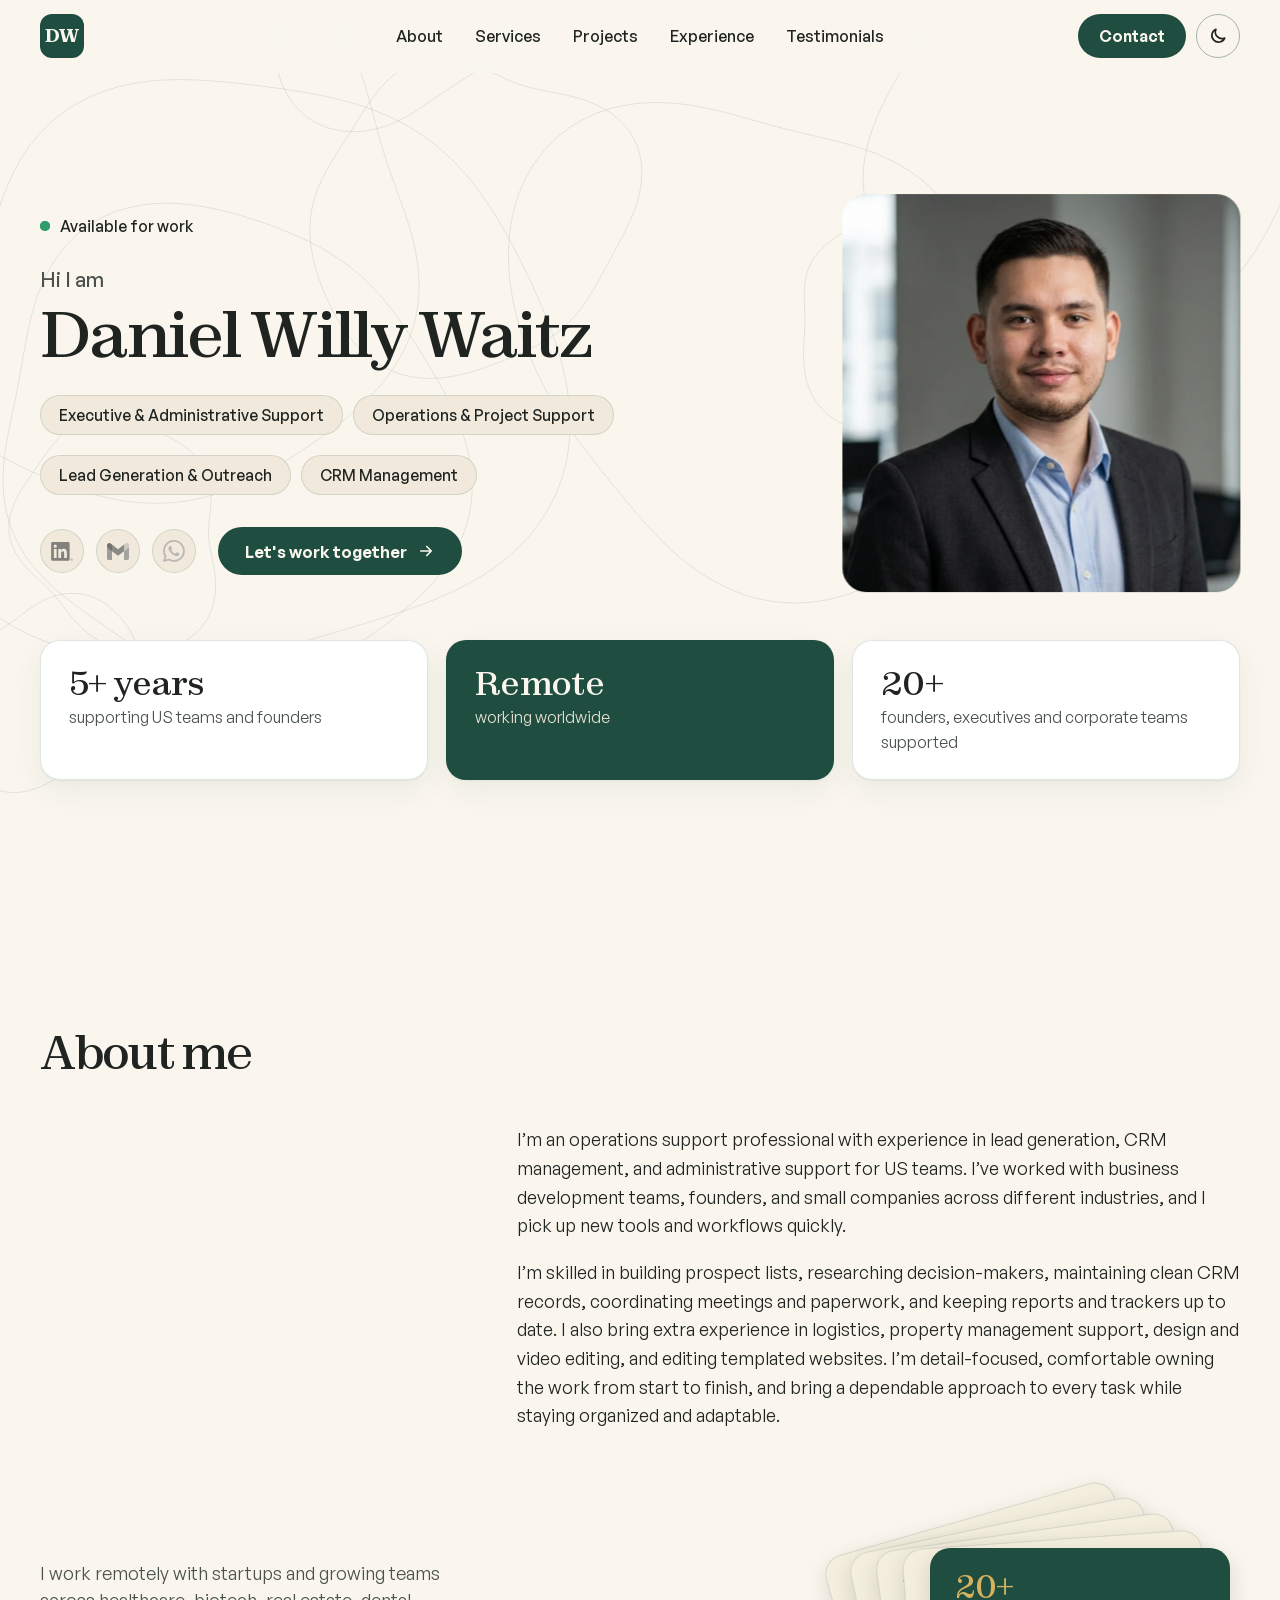
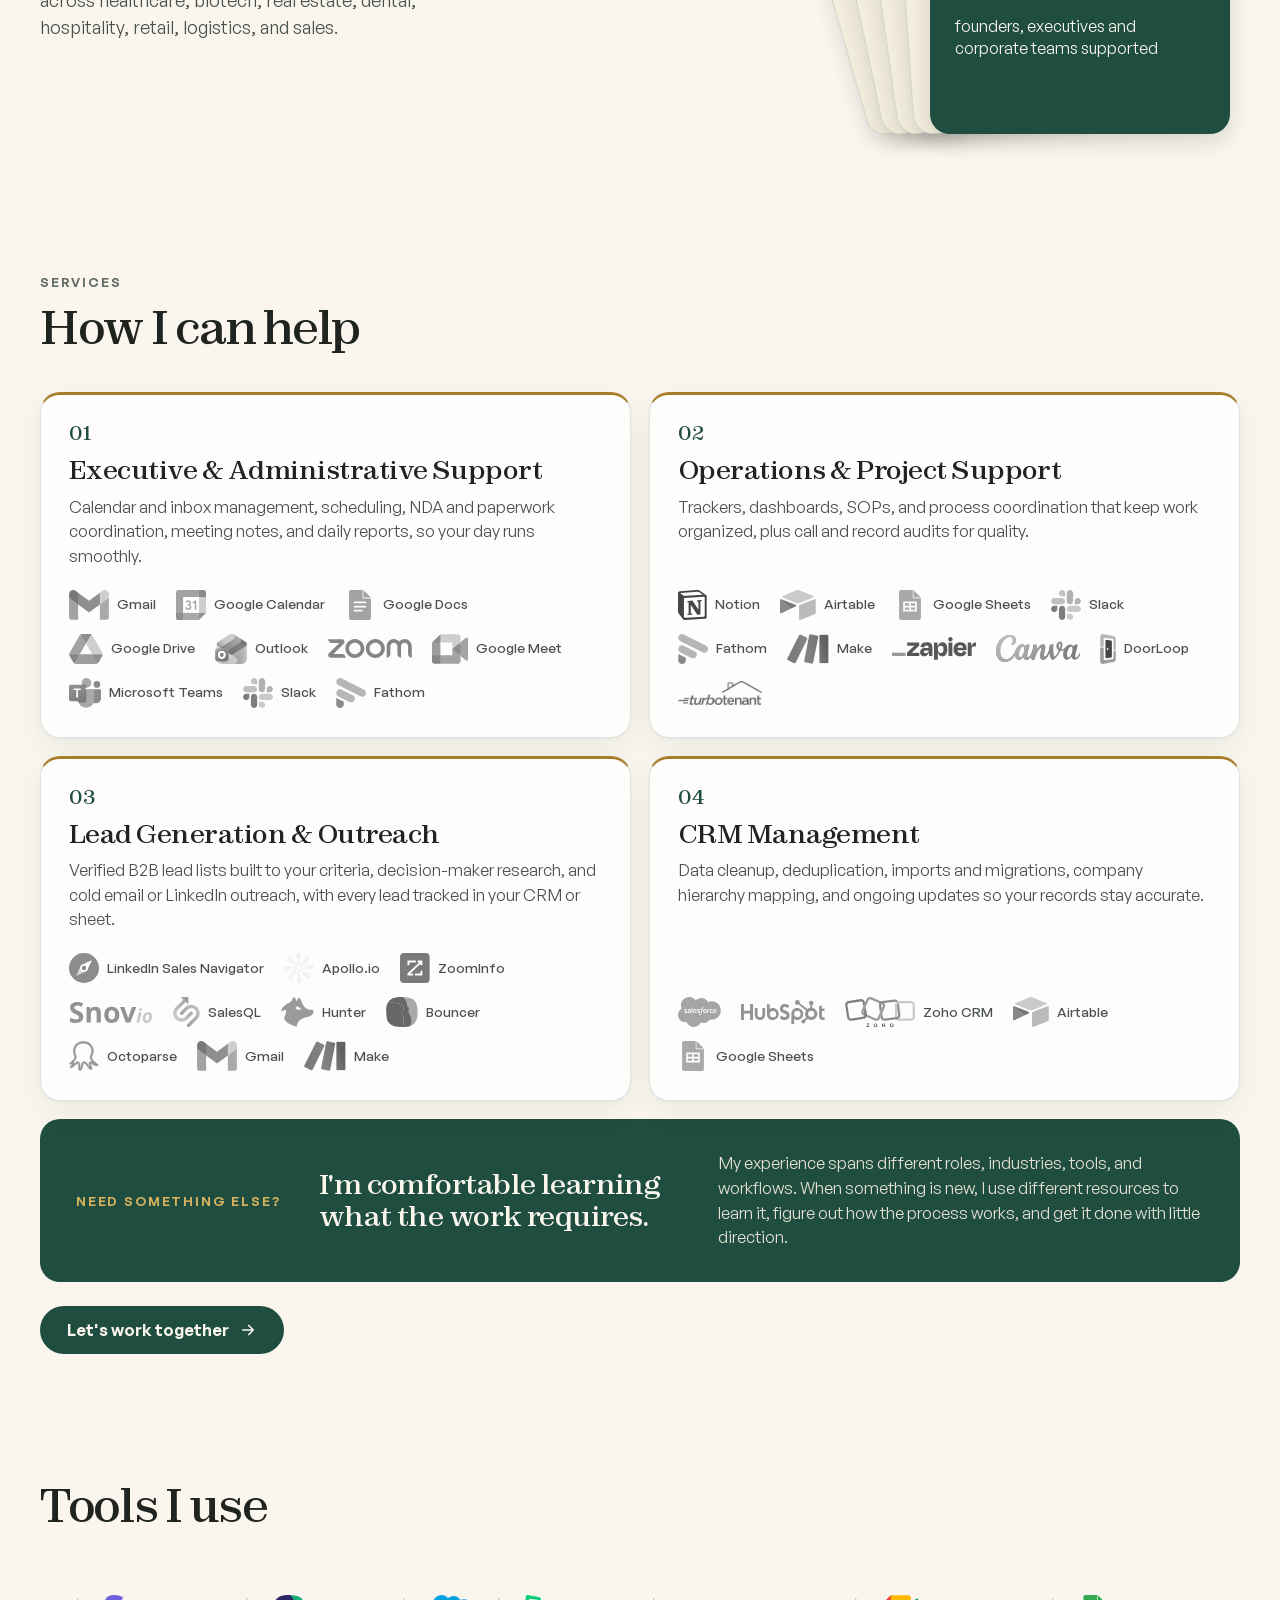
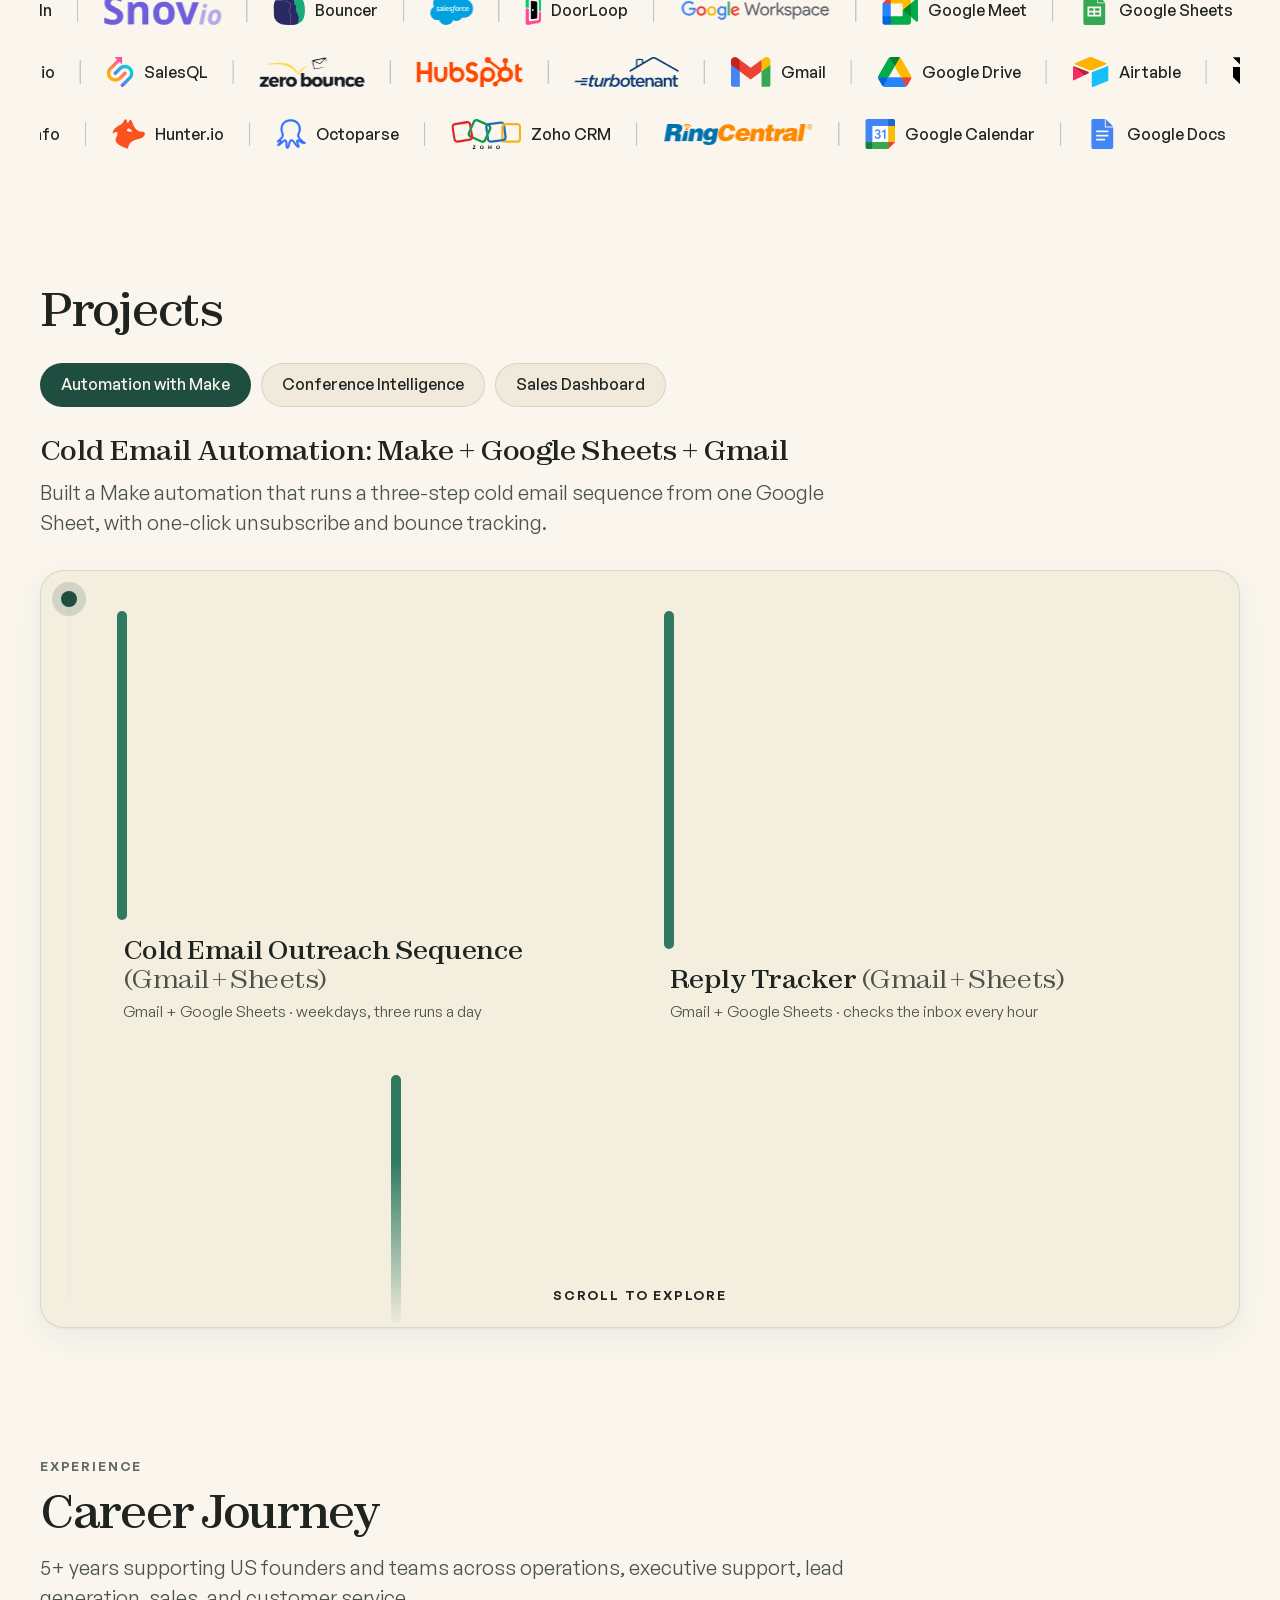
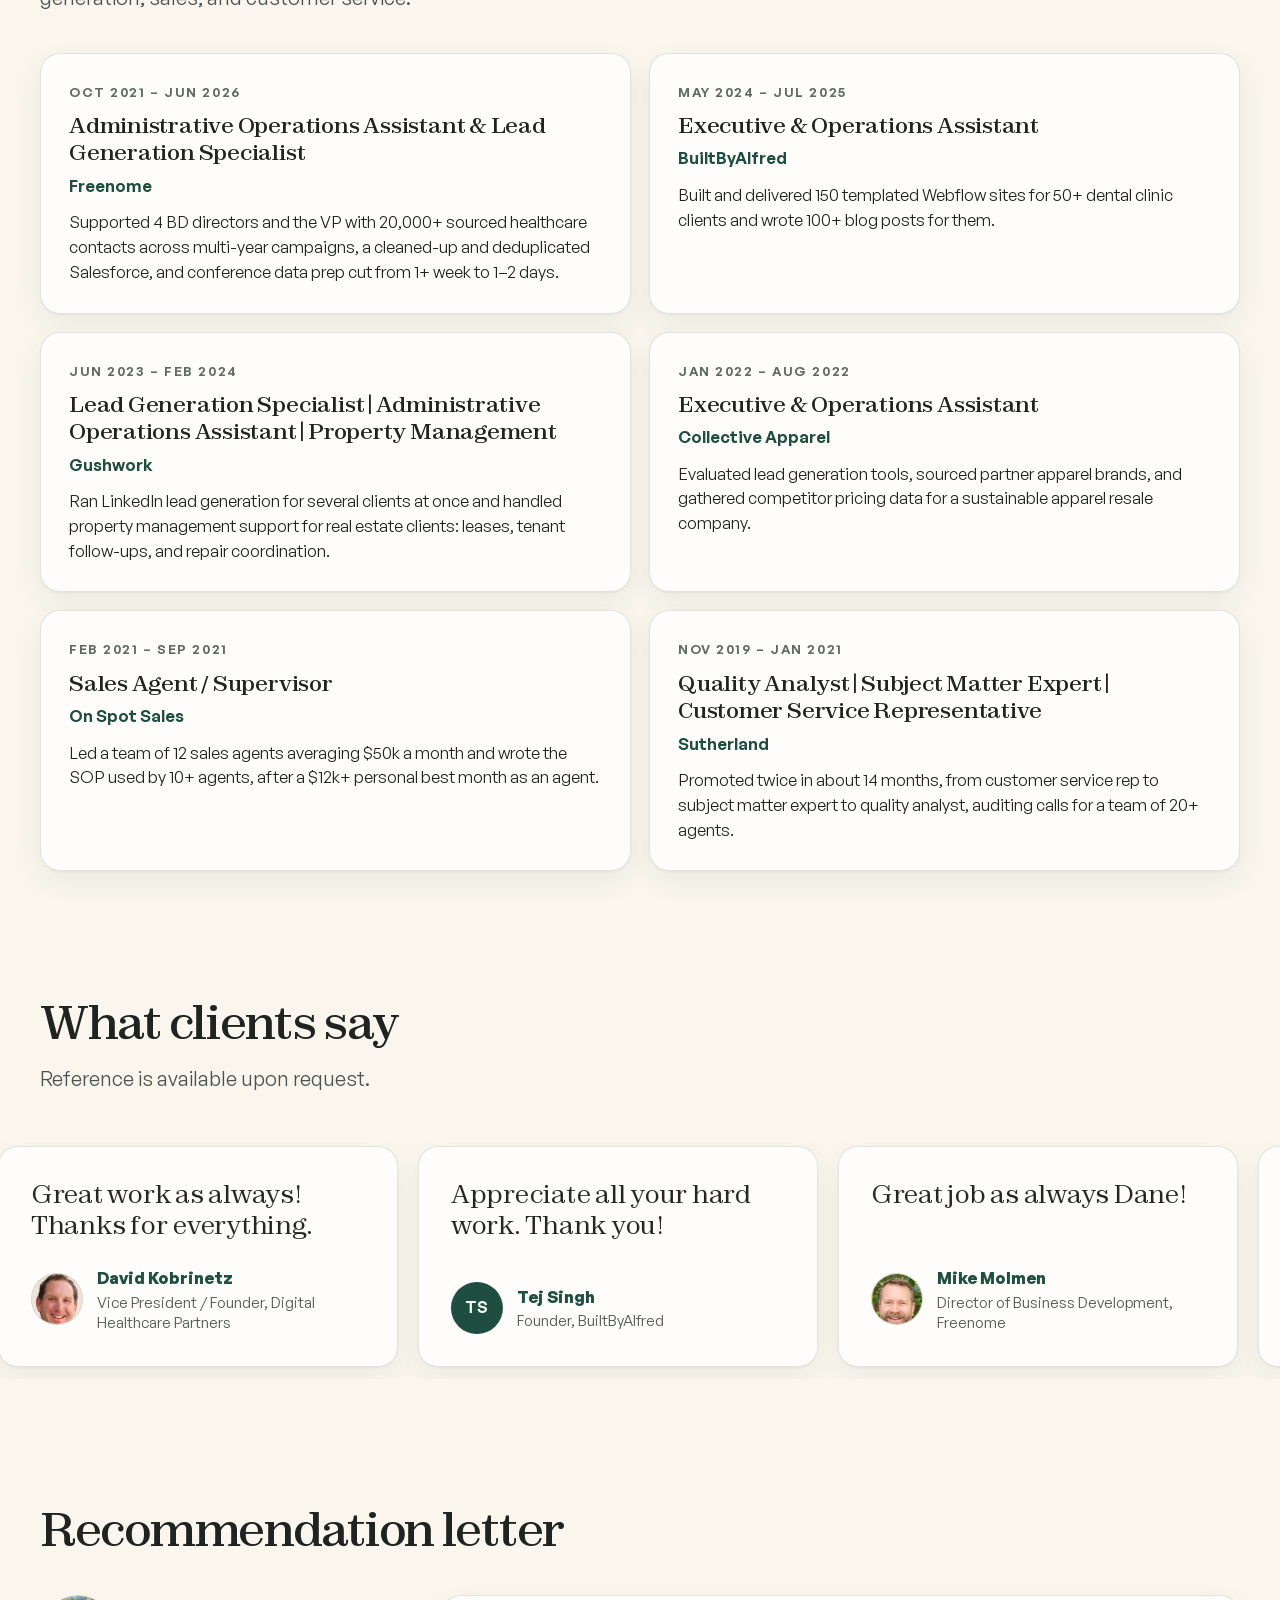
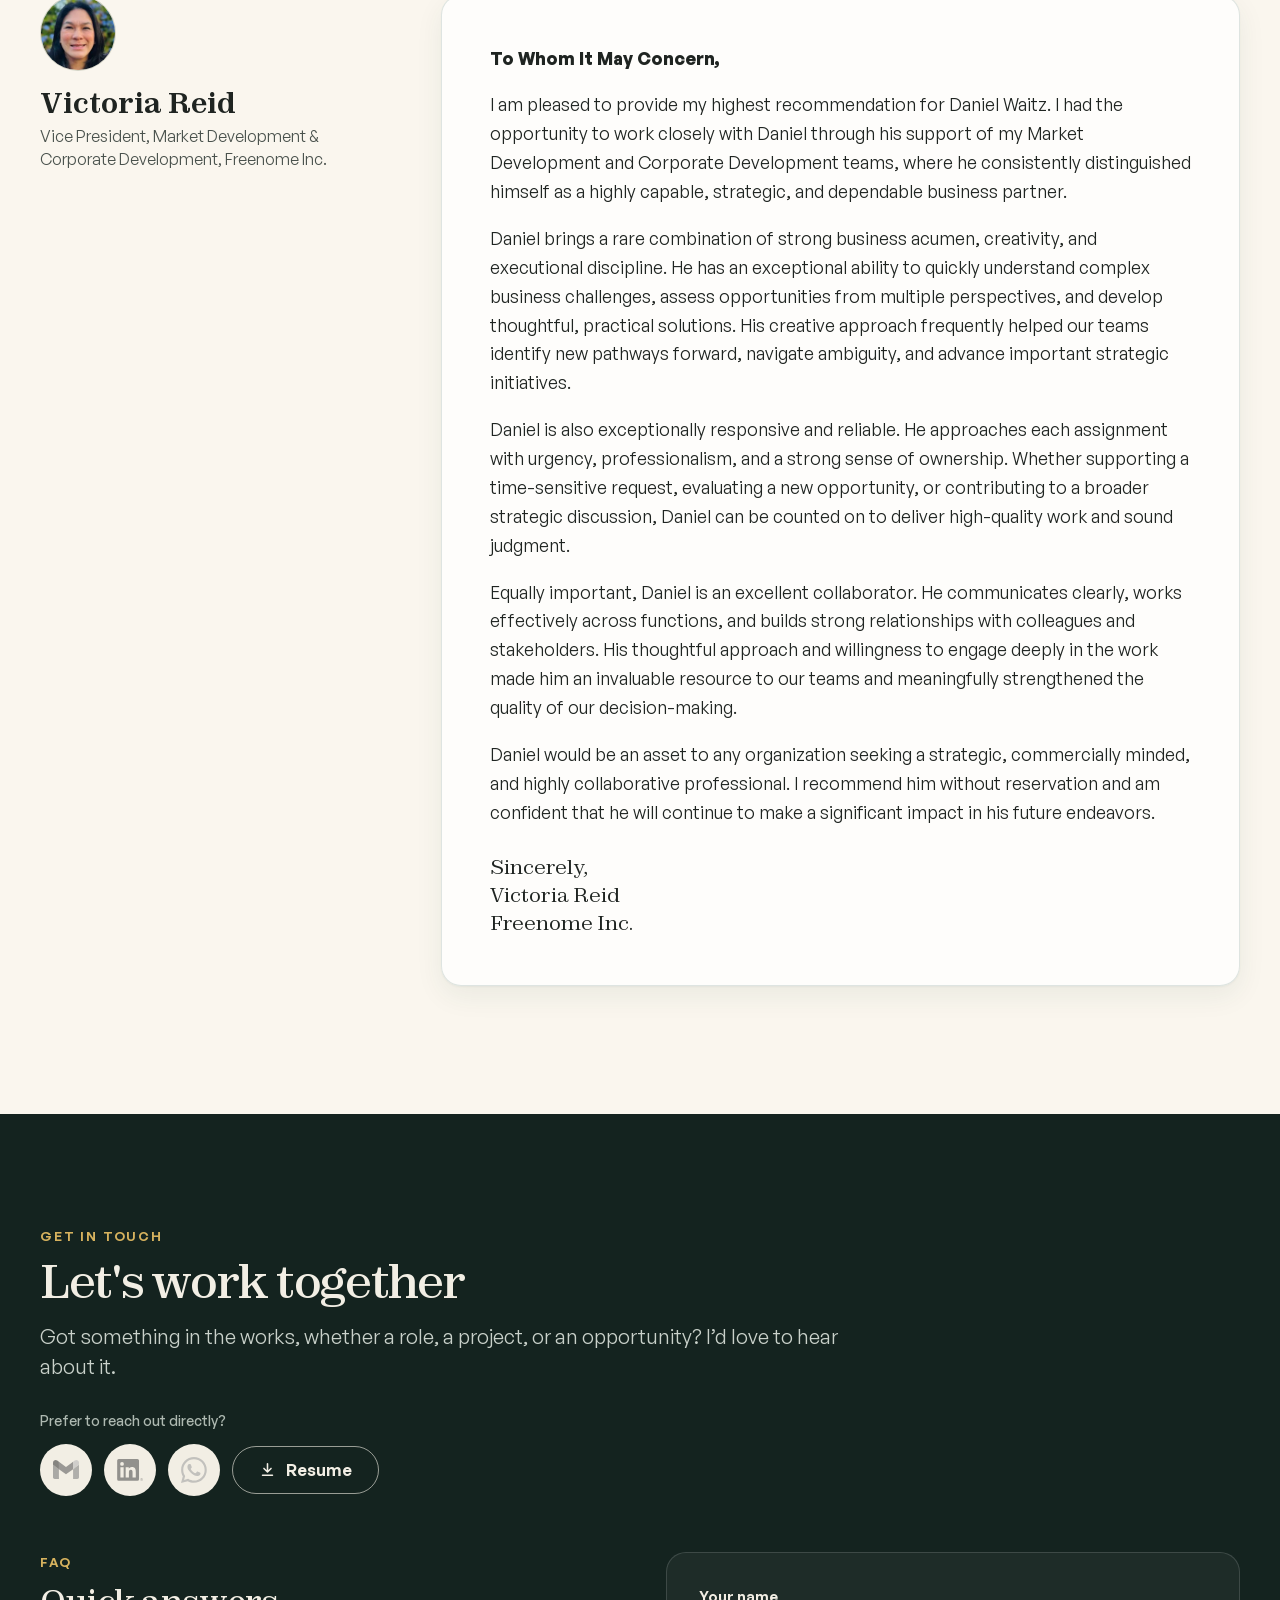
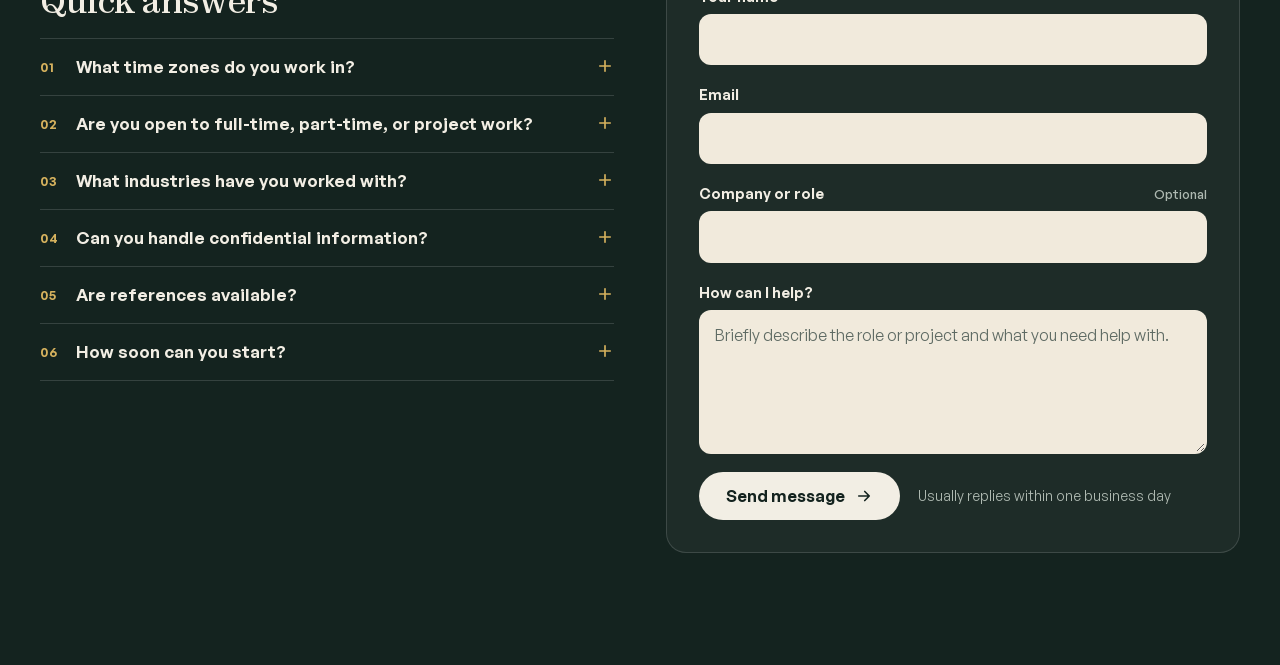
==== index.html @ 50056074 "update portfolio" ====
<!doctype html>
<html lang="en" data-theme="light">
<head>
<meta charset="utf-8">
<meta name="viewport" content="width=device-width, initial-scale=1, viewport-fit=cover">
<title>Daniel Willy Waitz | Operations Support and Lead Generation</title>
<meta name="theme-color" content="#FAF6EE">
<script>(function(){var d=document.documentElement,t=null;d.classList.add('js');try{t=localStorage.getItem('theme')}catch(e){}if(t!=='light'&&t!=='dark')t=window.matchMedia&&matchMedia('(prefers-color-scheme: dark)').matches?'dark':'light';d.setAttribute('data-theme',t);if(window.matchMedia&&matchMedia('(prefers-reduced-motion: reduce)').matches)d.classList.add('reduce');var m=document.querySelector('meta[name="theme-color"]');if(m)m.setAttribute('content',t==='dark'?'#0F1A17':'#FAF6EE')})()</script>
<link rel="icon" type="image/svg+xml" href="favicon.svg">
<link rel="icon" type="image/png" href="favicon.png">
<link rel="apple-touch-icon" href="favicon.png">
<meta name="description" content="Daniel Willy Waitz is a remote operations support professional for US-based teams: lead generation, CRM management, and operations and administrative support.">
<meta property="og:type" content="website">
<meta property="og:site_name" content="Daniel Willy Waitz">
<meta property="og:title" content="Daniel Willy Waitz | Operations Support and Lead Generation">
<meta property="og:description" content="Remote operations support, lead generation and CRM management for US-based teams and founders.">
<meta property="og:url" content="https://daniel-waitz.github.io/portfolio/">
<meta property="og:image" content="https://daniel-waitz.github.io/portfolio/og-preview.jpg">
<meta property="og:image:type" content="image/jpeg">
<meta property="og:image:width" content="1200">
<meta property="og:image:height" content="630">
<meta property="og:image:alt" content="Daniel Willy Waitz: operations support, lead generation and CRM management">
<meta name="twitter:card" content="summary_large_image">
<meta name="twitter:image" content="https://daniel-waitz.github.io/portfolio/og-preview.jpg">
<link rel="preload" href="assets/fonts/zodiak.woff2" as="font" type="font/woff2" crossorigin>
<link rel="preload" href="assets/fonts/general-sans.woff2" as="font" type="font/woff2" crossorigin>
<link rel="stylesheet" href="assets/css/style.css">
</head>
<body>
<a class="skip" href="#main">Skip to content</a>
<canvas class="bg-lines" id="bg-lines" aria-hidden="true"></canvas>

<header class="bar" id="bar">
  <div class="wrap bar-in">
    <a class="mark" href="#top" aria-label="Daniel Willy Waitz, back to top"><span aria-hidden="true">DW</span></a>
    <nav class="nav" id="nav" aria-label="Main">
      <a href="#about">About</a>
      <a href="#services">Services</a>
      <a href="#projects">Projects</a>
      <a href="#experience">Experience</a>
      <a href="#testimonials">Testimonials</a>
      <a class="btn btn-sm nav-cta" href="#contact">Contact</a>
    </nav>
    <div class="bar-end">
    <a class="btn btn-sm bar-cta" href="#contact">Contact</a>
    <button type="button" class="rnd-btn theme-btn" id="theme-btn" aria-label="Switch to dark theme">
      <svg class="ic-moon" width="20" height="20" viewBox="0 0 24 24" fill="none" stroke="currentColor" stroke-width="2" stroke-linecap="round" stroke-linejoin="round" aria-hidden="true"><path d="M20 14.5A8 8 0 0 1 9.5 4a8 8 0 1 0 10.5 10.5z"/></svg>
      <svg class="ic-sun" width="20" height="20" viewBox="0 0 24 24" fill="none" stroke="currentColor" stroke-width="2" stroke-linecap="round" stroke-linejoin="round" aria-hidden="true"><circle cx="12" cy="12" r="4"/><path d="M12 2.5v2M12 19.5v2M2.5 12h2M19.5 12h2M5.2 5.2l1.4 1.4M17.4 17.4l1.4 1.4M5.2 18.8l1.4-1.4M17.4 6.6l1.4-1.4"/></svg>
    </button>
    <button type="button" class="rnd-btn menu-btn" id="menu-btn" aria-label="Menu" aria-expanded="false" aria-controls="nav">
      <svg class="ic-menu" width="20" height="20" viewBox="0 0 24 24" fill="none" stroke="currentColor" stroke-width="2.2" stroke-linecap="round" aria-hidden="true"><path d="M4 7h16M4 12h16M4 17h16"/></svg>
      <svg class="ic-x" width="20" height="20" viewBox="0 0 24 24" fill="none" stroke="currentColor" stroke-width="2.2" stroke-linecap="round" aria-hidden="true"><path d="M6 6l12 12M18 6 6 18"/></svg>
    </button>
    </div>
  </div>
</header>

<main id="main">

<!-- ============================================================ hero -->
<section class="hero" id="top">
  <div class="wrap hero-grid">
    <div class="hero-copy">
      <p class="avail" data-intro="left"><span class="avail-dot" aria-hidden="true"></span>Available for work</p>
      <p class="hi" data-intro="left">Hi I am</p>
      <h1 data-intro="right">Daniel Willy Waitz</h1>
      <p class="roles" id="roles">
        <span data-intro="left">Executive &amp; Administrative Support</span><span>Operations &amp; Project Support</span><i class="roles-br" aria-hidden="true"></i><span>Lead Generation &amp; Outreach</span><span>CRM Management</span>
      </p>
      <div class="hero-links">
        <ul class="social" aria-label="Find me online">
          <li data-intro="up"><a href="https://www.linkedin.com/in/daniel-waitz" target="_blank" rel="noopener" aria-label="LinkedIn"><img src="assets/logos/linkedin/original.svg" alt="" width="22" height="22"></a></li>
          <li data-intro="up"><a href="mailto:daniel.willywaitz@gmail.com?subject=Hello%20Daniel" aria-label="Email"><img src="assets/logos/gmail/original.svg" alt="" width="22" height="22"></a></li>
          <li data-intro="up"><a href="https://wa.me/639365730056" target="_blank" rel="noopener" aria-label="WhatsApp"><img src="assets/logos/whatsapp/original.svg" alt="" width="22" height="22"></a></li>
        </ul>
        <a class="btn hero-cta" data-intro="up" href="#contact"><span>Let's work together</span><svg width="18" height="18" viewBox="0 0 24 24" fill="none" stroke="currentColor" stroke-width="2.2" stroke-linecap="round" stroke-linejoin="round" aria-hidden="true"><path d="M5 12h14M13 6l6 6-6 6"/></svg></a>
      </div>
    </div>
    <div class="hero-pic" id="hero-pic">
      <div class="pic-fly" id="pic-fly"><div class="pic-pop" data-intro="pop"><div class="hero-pic-in" id="hero-pic-in"><img src="assets/img/headshot.webp" width="800" height="800" alt="Portrait of Daniel Willy Waitz" fetchpriority="high"></div></div></div>
    </div>
  </div>
  <div class="wrap">
    <ul class="hero-cards">
      <li class="tile hc-side" data-intro="up"><strong>5+ years</strong><span>supporting US teams and founders</span></li>
      <li class="tile tile-deep" data-intro="up"><strong>Remote</strong><span>working worldwide</span></li>
      <li class="tile hc-side" data-intro="up"><strong>20+</strong><span>founders, executives and corporate teams supported</span></li>
    </ul>
  </div>
</section>

<!-- ============================================================ about -->
<section class="sec about" id="about" aria-labelledby="about-h">
  <div class="wrap">
    <h2 id="about-h" data-reveal>About me</h2>
    <div class="about-grid">
      <div class="about-left">
        <div class="about-pic" id="about-pic"><img class="about-pic-static" src="assets/img/headshot.webp" width="800" height="800" alt=""></div>
        <p class="about-where" data-reveal>I work remotely with startups and growing teams across healthcare, biotech, real estate, dental, hospitality, retail, logistics, and sales.</p>
      </div>
      <div class="about-right">
        <div class="about-bio" data-reveal>
          <p>I’m an operations support professional with experience in lead generation, CRM management, and administrative support for US teams. I’ve worked with business development teams, founders, and small companies across different industries, and I pick up new tools and workflows quickly.</p>
          <p>I’m skilled in building prospect lists, researching decision-makers, maintaining clean CRM records, coordinating meetings and paperwork, and keeping reports and trackers up to date. I also bring extra experience in logistics, property management support, design and video editing, and editing templated websites. I’m detail-focused, comfortable owning the work from start to finish, and bring a dependable approach to every task while staying organized and adaptable.</p>
        </div>
        <div class="deck-wrap" data-reveal>
          <ol class="deck" id="deck" aria-label="Highlights. Select a card to bring it to the front.">
            <li class="deck-card"><button type="button" class="deck-btn" aria-label="20+: founders, executives and corporate teams supported"><span class="deck-n">20+</span><span class="deck-t">founders, executives and corporate teams supported</span></button></li>
            <li class="deck-card"><button type="button" class="deck-btn" aria-label="20,000+: contacts generated across multi-year outreach campaigns"><span class="deck-n">20,000+</span><span class="deck-t">contacts generated across multi-year outreach campaigns</span></button></li>
            <li class="deck-card"><button type="button" class="deck-btn" aria-label="12,000+: contacts sourced for one company mass email campaign"><span class="deck-n">12,000+</span><span class="deck-t">contacts sourced for one company mass email campaign</span></button></li>
            <li class="deck-card"><button type="button" class="deck-btn" aria-label="150: templated websites built and delivered in Webflow"><span class="deck-n">150</span><span class="deck-t">templated websites built and delivered in Webflow</span></button></li>
            <li class="deck-card"><button type="button" class="deck-btn" aria-label="1 week to 1 day: turnaround cut on conference data workflow"><span class="deck-n">1 week to 1 day</span><span class="deck-t">turnaround cut on conference data workflow</span></button></li>
          </ol>
        </div>
        <div class="hl-wrap mq-wrap" data-reveal>
          <div class="tw-track mq-track">
            <ul class="tw-set mq-set" aria-label="Highlights">
            <li class="tile hl-card"><span class="deck-n">20+</span><span class="deck-t">founders, executives and corporate teams supported</span></li>
            <li class="tile hl-card"><span class="deck-n">20,000+</span><span class="deck-t">contacts generated across multi-year outreach campaigns</span></li>
            <li class="tile hl-card"><span class="deck-n">12,000+</span><span class="deck-t">contacts sourced for one company mass email campaign</span></li>
            <li class="tile hl-card"><span class="deck-n">150</span><span class="deck-t">templated websites built and delivered in Webflow</span></li>
            <li class="tile hl-card"><span class="deck-n">1 week to 1 day</span><span class="deck-t">turnaround cut on conference data workflow</span></li>
            </ul>
          </div>
        </div>
      </div>
    </div>
  </div>
</section>

<!-- ============================================================ services -->
<section class="sec svc-sec" id="services" aria-labelledby="svc-h">
  <div class="wrap">
    <p class="eyebrow" data-reveal>Services</p>
    <h2 id="svc-h" data-reveal>How I can help</h2>
    <ul class="svc-grid">
      <li class="tile svc" data-reveal>
        <p class="svc-num" aria-hidden="true">01</p>
        <h3>Executive &amp; Administrative Support</h3>
        <p class="svc-text">Calendar and inbox management, scheduling, NDA and paperwork coordination, meeting notes, and daily reports, so your day runs smoothly.</p>
        <div class="svc-tools"><ul class="tool-list" tabindex="0" aria-label="Tools for Executive &amp; Administrative Support"><li class="tool"><span class="tool-ic"><img src="assets/logos/gmail/original.svg" alt="" width="40" height="30" style="width:40px;height:30px" loading="lazy" decoding="async"></span><span class="tool-n">Gmail</span></li><li class="tool"><span class="tool-ic"><img src="assets/logos/google-calendar/original.svg" alt="" width="30" height="30" style="width:30px;height:30px" loading="lazy" decoding="async"></span><span class="tool-n">Google Calendar</span></li><li class="tool"><span class="tool-ic"><img src="assets/logos/google-docs/original.svg" alt="" width="30" height="30" style="width:30px;height:30px" loading="lazy" decoding="async"></span><span class="tool-n">Google Docs</span></li><li class="tool"><span class="tool-ic"><img src="assets/logos/google-drive/original.svg" alt="" width="34" height="30" style="width:34px;height:30px" loading="lazy" decoding="async"></span><span class="tool-n">Google Drive</span></li><li class="tool"><span class="tool-ic"><img src="assets/logos/outlook/original.svg" alt="" width="32" height="30" style="width:32px;height:30px" loading="lazy" decoding="async"></span><span class="tool-n">Outlook</span></li><li class="tool"><span class="tool-ic"><img src="assets/logos/zoom/original.svg" alt="" width="84" height="19" style="width:84px;height:19px" loading="lazy" decoding="async"></span><span class="sr-only">Zoom</span></li><li class="tool"><span class="tool-ic"><img src="assets/logos/google-meet/original.svg" alt="" width="36" height="30" style="width:36px;height:30px" loading="lazy" decoding="async"></span><span class="tool-n">Google Meet</span></li><li class="tool"><span class="tool-ic"><img src="assets/logos/microsoft-teams/original.svg" alt="" width="32" height="30" style="width:32px;height:30px" loading="lazy" decoding="async"></span><span class="tool-n">Microsoft Teams</span></li><li class="tool"><span class="tool-ic"><img src="assets/logos/slack/original.svg" alt="" width="30" height="30" style="width:30px;height:30px" loading="lazy" decoding="async"></span><span class="tool-n">Slack</span></li><li class="tool"><span class="tool-ic"><img src="assets/logos/fathom/original.svg" alt="" width="30" height="30" style="width:30px;height:30px" loading="lazy" decoding="async"></span><span class="tool-n">Fathom</span></li></ul></div>
      </li>
      <li class="tile svc" data-reveal>
        <p class="svc-num" aria-hidden="true">02</p>
        <h3>Operations &amp; Project Support</h3>
        <p class="svc-text">Trackers, dashboards, SOPs, and process coordination that keep work organized, plus call and record audits for quality.</p>
        <div class="svc-tools"><ul class="tool-list" tabindex="0" aria-label="Tools for Operations &amp; Project Support"><li class="tool"><span class="tool-ic"><img src="assets/logos/notion/original.svg" alt="" width="29" height="30" style="width:29px;height:30px" loading="lazy" decoding="async"></span><span class="tool-n">Notion</span></li><li class="tool"><span class="tool-ic"><img src="assets/logos/airtable/original.svg" alt="" width="36" height="30" style="width:36px;height:30px" loading="lazy" decoding="async"></span><span class="tool-n">Airtable</span></li><li class="tool"><span class="tool-ic"><img src="assets/logos/google-sheets/original.svg" alt="" width="30" height="30" style="width:30px;height:30px" loading="lazy" decoding="async"></span><span class="tool-n">Google Sheets</span></li><li class="tool"><span class="tool-ic"><img src="assets/logos/slack/original.svg" alt="" width="30" height="30" style="width:30px;height:30px" loading="lazy" decoding="async"></span><span class="tool-n">Slack</span></li><li class="tool"><span class="tool-ic"><img src="assets/logos/fathom/original.svg" alt="" width="30" height="30" style="width:30px;height:30px" loading="lazy" decoding="async"></span><span class="tool-n">Fathom</span></li><li class="tool"><span class="tool-ic"><img src="assets/logos/make/original.svg" alt="" width="42" height="30" style="width:42px;height:30px" loading="lazy" decoding="async"></span><span class="tool-n">Make</span></li><li class="tool"><span class="tool-ic"><img src="assets/logos/zapier/original.svg" alt="" width="84" height="23" style="width:84px;height:23px" loading="lazy" decoding="async"></span><span class="sr-only">Zapier</span></li><li class="tool"><span class="tool-ic"><img src="assets/logos/canva/original.svg" alt="" width="84" height="27" style="width:84px;height:27px" loading="lazy" decoding="async"></span><span class="sr-only">Canva</span></li><li class="tool"><span class="tool-ic"><img src="assets/logos/doorloop/original.svg" alt="" width="16" height="30" style="width:16px;height:30px" loading="lazy" decoding="async"></span><span class="tool-n">DoorLoop</span></li><li class="tool"><span class="tool-ic"><img src="assets/logos/turbotenant/original.svg" alt="" width="84" height="24" style="width:84px;height:24px" loading="lazy" decoding="async"></span><span class="sr-only">TurboTenant</span></li></ul></div>
      </li>
      <li class="tile svc" data-reveal>
        <p class="svc-num" aria-hidden="true">03</p>
        <h3>Lead Generation &amp; Outreach</h3>
        <p class="svc-text">Verified B2B lead lists built to your criteria, decision-maker research, and cold email or LinkedIn outreach, with every lead tracked in your CRM or sheet.</p>
        <div class="svc-tools"><ul class="tool-list" tabindex="0" aria-label="Tools for Lead Generation &amp; Outreach"><li class="tool"><span class="tool-ic"><img src="assets/logos/sales-navigator/original.svg" alt="" width="30" height="30" style="width:30px;height:30px" loading="lazy" decoding="async"></span><span class="tool-n">LinkedIn Sales Navigator</span></li><li class="tool"><span class="tool-ic"><img src="assets/logos/apollo-io/original.svg" alt="" width="30" height="30" style="width:30px;height:30px" loading="lazy" decoding="async"></span><span class="tool-n">Apollo.io</span></li><li class="tool"><span class="tool-ic"><img src="assets/logos/zoominfo/original.svg" alt="" width="30" height="30" style="width:30px;height:30px" loading="lazy" decoding="async"></span><span class="tool-n">ZoomInfo</span></li><li class="tool"><span class="tool-ic"><img src="assets/logos/snov-io/original.svg" alt="" width="84" height="21" style="width:84px;height:21px" loading="lazy" decoding="async"></span><span class="sr-only">Snov.io</span></li><li class="tool"><span class="tool-ic"><img src="assets/logos/salesql/original.svg" alt="" width="27" height="30" style="width:27px;height:30px" loading="lazy" decoding="async"></span><span class="tool-n">SalesQL</span></li><li class="tool"><span class="tool-ic"><img src="assets/logos/hunter/original.svg" alt="" width="33" height="30" style="width:33px;height:30px" loading="lazy" decoding="async"></span><span class="tool-n">Hunter</span></li><li class="tool"><span class="tool-ic"><img src="assets/logos/bouncer/original.svg" alt="" width="32" height="30" style="width:32px;height:30px" loading="lazy" decoding="async"></span><span class="tool-n">Bouncer</span></li><li class="tool"><span class="tool-ic"><img src="assets/logos/octoparse/original.svg" alt="" width="30" height="30" style="width:30px;height:30px" loading="lazy" decoding="async"></span><span class="tool-n">Octoparse</span></li><li class="tool"><span class="tool-ic"><img src="assets/logos/gmail/original.svg" alt="" width="40" height="30" style="width:40px;height:30px" loading="lazy" decoding="async"></span><span class="tool-n">Gmail</span></li><li class="tool"><span class="tool-ic"><img src="assets/logos/make/original.svg" alt="" width="42" height="30" style="width:42px;height:30px" loading="lazy" decoding="async"></span><span class="tool-n">Make</span></li></ul></div>
      </li>
      <li class="tile svc" data-reveal>
        <p class="svc-num" aria-hidden="true">04</p>
        <h3>CRM Management</h3>
        <p class="svc-text">Data cleanup, deduplication, imports and migrations, company hierarchy mapping, and ongoing updates so your records stay accurate.</p>
        <div class="svc-tools"><ul class="tool-list" tabindex="0" aria-label="Tools for CRM Management"><li class="tool"><span class="tool-ic"><img src="assets/logos/salesforce/original.svg" alt="" width="43" height="30" style="width:43px;height:30px" loading="lazy" decoding="async"></span><span class="sr-only">Salesforce</span></li><li class="tool"><span class="tool-ic"><img src="assets/logos/hubspot/original.svg" alt="" width="84" height="24" style="width:84px;height:24px" loading="lazy" decoding="async"></span><span class="sr-only">HubSpot</span></li><li class="tool"><span class="tool-ic"><img src="assets/logos/zoho/original.svg" alt="" width="70" height="30" style="width:70px;height:30px" loading="lazy" decoding="async"></span><span class="tool-n">Zoho CRM</span></li><li class="tool"><span class="tool-ic"><img src="assets/logos/airtable/original.svg" alt="" width="36" height="30" style="width:36px;height:30px" loading="lazy" decoding="async"></span><span class="tool-n">Airtable</span></li><li class="tool"><span class="tool-ic"><img src="assets/logos/google-sheets/original.svg" alt="" width="30" height="30" style="width:30px;height:30px" loading="lazy" decoding="async"></span><span class="tool-n">Google Sheets</span></li></ul></div>
      </li>
    </ul>
    <div class="svc-banner" data-reveal>
      <p class="svc-b-label">Need something else?</p>
      <h3>I'm comfortable learning what the work requires.</h3>
      <p class="svc-b-text">My experience spans different roles, industries, tools, and workflows. When something is new, I use different resources to learn it, figure out how the process works, and get it done with little direction.</p>
    </div>
    <p class="svc-cta" data-reveal><a class="btn btn-pulse" href="#contact"><span>Let's work together</span><svg width="18" height="18" viewBox="0 0 24 24" fill="none" stroke="currentColor" stroke-width="2.2" stroke-linecap="round" stroke-linejoin="round" aria-hidden="true"><path d="M5 12h14M13 6l6 6-6 6"/></svg></a></p>
  </div>
</section>

<!-- ============================================================ tools -->
<section class="sec tools" id="tools" aria-labelledby="tools-h">
  <div class="wrap">
    <h2 id="tools-h" data-reveal>Tools I use</h2>
  </div>
  <div class="belt-wrap" data-reveal>
    <div class="belt" id="belt" aria-hidden="true"></div>
    <ul class="tools-static" id="tools-static" aria-label="Tools I use">
<li class="tl-item"><img src="assets/logos/linkedin/original.svg" alt="" width="35" height="30" style="width:35px;height:30px" loading="lazy" decoding="async"><span class="tl-name">LinkedIn</span></li>
<li class="tl-item"><img src="assets/logos/apollo-io/original.svg" alt="" width="30" height="30" style="width:30px;height:30px" loading="lazy" decoding="async"><span class="tl-name">Apollo.io</span></li>
<li class="tl-item"><img src="assets/logos/zoominfo/original.svg" alt="" width="30" height="30" style="width:30px;height:30px" loading="lazy" decoding="async"><span class="tl-name">ZoomInfo</span></li>
<li class="tl-item"><img src="assets/logos/snov-io/original.svg" alt="" width="117" height="30" style="width:117px;height:30px" loading="lazy" decoding="async"><span class="sr-only">Snov.io</span></li>
<li class="tl-item"><img src="assets/logos/salesql/original.svg" alt="" width="27" height="30" style="width:27px;height:30px" loading="lazy" decoding="async"><span class="tl-name">SalesQL</span></li>
<li class="tl-item"><img src="assets/logos/hunter/original.svg" alt="" width="33" height="30" style="width:33px;height:30px" loading="lazy" decoding="async"><span class="tl-name">Hunter.io</span></li>
<li class="tl-item"><img src="assets/logos/bouncer/original.svg" alt="" width="32" height="30" style="width:32px;height:30px" loading="lazy" decoding="async"><span class="tl-name">Bouncer</span></li>
<li class="tl-item"><img src="assets/logos/zerobounce/original.svg" alt="" width="105" height="30" style="width:105px;height:30px" loading="lazy" decoding="async"><span class="sr-only">ZeroBounce</span></li>
<li class="tl-item"><img src="assets/logos/octoparse/original.svg" alt="" width="30" height="30" style="width:30px;height:30px" loading="lazy" decoding="async"><span class="tl-name">Octoparse</span></li>
<li class="tl-item"><img src="assets/logos/salesforce/original.svg" alt="" width="43" height="30" style="width:43px;height:30px" loading="lazy" decoding="async"><span class="sr-only">Salesforce</span></li>
<li class="tl-item"><img src="assets/logos/hubspot/original.svg" alt="" width="106" height="30" style="width:106px;height:30px" loading="lazy" decoding="async"><span class="sr-only">HubSpot</span></li>
<li class="tl-item"><img src="assets/logos/zoho/original.svg" alt="" width="70" height="30" style="width:70px;height:30px" loading="lazy" decoding="async"><span class="tl-name">Zoho CRM</span></li>
<li class="tl-item"><img src="assets/logos/doorloop/original.svg" alt="" width="16" height="30" style="width:16px;height:30px" loading="lazy" decoding="async"><span class="tl-name">DoorLoop</span></li>
<li class="tl-item"><img src="assets/logos/turbotenant/original.svg" alt="" width="104" height="30" style="width:104px;height:30px" loading="lazy" decoding="async"><span class="sr-only">TurboTenant</span></li>
<li class="tl-item"><img src="assets/logos/ringcentral/original.svg" alt="" width="150" height="21" style="width:150px;height:21px" loading="lazy" decoding="async"><span class="sr-only">RingCentral</span></li>
<li class="tl-item"><img src="assets/logos/google-workspace/original.svg" alt="" width="150" height="19" style="width:150px;height:19px" loading="lazy" decoding="async"><span class="sr-only">Google Workspace</span></li>
<li class="tl-item"><img src="assets/logos/gmail/original.svg" alt="" width="40" height="30" style="width:40px;height:30px" loading="lazy" decoding="async"><span class="tl-name">Gmail</span></li>
<li class="tl-item"><img src="assets/logos/google-calendar/original.svg" alt="" width="30" height="30" style="width:30px;height:30px" loading="lazy" decoding="async"><span class="tl-name">Google Calendar</span></li>
<li class="tl-item"><img src="assets/logos/google-meet/original.svg" alt="" width="36" height="30" style="width:36px;height:30px" loading="lazy" decoding="async"><span class="tl-name">Google Meet</span></li>
<li class="tl-item"><img src="assets/logos/google-drive/original.svg" alt="" width="34" height="30" style="width:34px;height:30px" loading="lazy" decoding="async"><span class="tl-name">Google Drive</span></li>
<li class="tl-item"><img src="assets/logos/google-docs/original.svg" alt="" width="30" height="30" style="width:30px;height:30px" loading="lazy" decoding="async"><span class="tl-name">Google Docs</span></li>
<li class="tl-item"><img src="assets/logos/google-sheets/original.svg" alt="" width="30" height="30" style="width:30px;height:30px" loading="lazy" decoding="async"><span class="tl-name">Google Sheets</span></li>
<li class="tl-item"><img src="assets/logos/airtable/original.svg" alt="" width="36" height="30" style="width:36px;height:30px" loading="lazy" decoding="async"><span class="tl-name">Airtable</span></li>
<li class="tl-item"><img src="assets/logos/notion/original.svg" alt="" width="29" height="30" style="width:29px;height:30px" loading="lazy" decoding="async"><span class="tl-name">Notion</span></li>
<li class="tl-item"><img src="assets/logos/webflow/original.svg" alt="" width="48" height="30" style="width:48px;height:30px" loading="lazy" decoding="async"><span class="tl-name">Webflow</span></li>
<li class="tl-item"><img src="assets/logos/framer/original.svg" alt="" width="20" height="30" style="width:20px;height:30px" loading="lazy" decoding="async"><span class="tl-name">Framer</span></li>
<li class="tl-item"><img src="assets/logos/figma/original.svg" alt="" width="20" height="30" style="width:20px;height:30px" loading="lazy" decoding="async"><span class="tl-name">Figma</span></li>
<li class="tl-item"><img src="assets/logos/canva/original.svg" alt="" width="94" height="30" style="width:94px;height:30px" loading="lazy" decoding="async"><span class="sr-only">Canva</span></li>
<li class="tl-item"><img src="assets/logos/capcut/original.svg" alt="" width="38" height="30" style="width:38px;height:30px" loading="lazy" decoding="async"><span class="tl-name">CapCut</span></li>
<li class="tl-item"><img src="assets/logos/adobe-premiere/original.svg" alt="" width="31" height="30" style="width:31px;height:30px" loading="lazy" decoding="async"><span class="tl-name">Adobe Premiere</span></li>
<li class="tl-item"><img src="assets/logos/make/original.svg" alt="" width="42" height="30" style="width:42px;height:30px" loading="lazy" decoding="async"><span class="tl-name">Make</span></li>
<li class="tl-item"><img src="assets/logos/zapier/original.svg" alt="" width="110" height="30" style="width:110px;height:30px" loading="lazy" decoding="async"><span class="sr-only">Zapier</span></li>
<li class="tl-item"><img src="assets/logos/n8n/original.svg" alt="" width="57" height="30" style="width:57px;height:30px" loading="lazy" decoding="async"><span class="tl-name">n8n</span></li>
<li class="tl-item"><img src="assets/logos/claude/original.svg" alt="" width="30" height="30" style="width:30px;height:30px" loading="lazy" decoding="async"><span class="tl-name">Claude</span></li>
<li class="tl-item"><img src="assets/logos/openai/original.svg" alt="" width="111" height="30" style="width:111px;height:30px" loading="lazy" decoding="async"><span class="sr-only">ChatGPT (OpenAI)</span></li>
<li class="tl-item"><img src="assets/logos/gemini/original.svg" alt="" width="30" height="30" style="width:30px;height:30px" loading="lazy" decoding="async"><span class="tl-name">Gemini</span></li>
<li class="tl-item"><img src="assets/logos/perplexity/original.svg" alt="" width="26" height="30" style="width:26px;height:30px" loading="lazy" decoding="async"><span class="tl-name">Perplexity</span></li>
<li class="tl-item"><img src="assets/logos/runway/original.svg" alt="" width="134" height="30" style="width:134px;height:30px" loading="lazy" decoding="async"><span class="sr-only">Runway</span></li>
<li class="tl-item"><img src="assets/logos/fathom/original.svg" alt="" width="30" height="30" style="width:30px;height:30px" loading="lazy" decoding="async"><span class="tl-name">Fathom</span></li>
<li class="tl-item"><img src="assets/logos/slack/original.svg" alt="" width="30" height="30" style="width:30px;height:30px" loading="lazy" decoding="async"><span class="tl-name">Slack</span></li>
<li class="tl-item"><img src="assets/logos/microsoft-teams/original.svg" alt="" width="32" height="30" style="width:32px;height:30px" loading="lazy" decoding="async"><span class="tl-name">Microsoft Teams</span></li>
<li class="tl-item"><img src="assets/logos/outlook/original.svg" alt="" width="32" height="30" style="width:32px;height:30px" loading="lazy" decoding="async"><span class="tl-name">Outlook</span></li>
<li class="tl-item"><img src="assets/logos/zoom/original.svg" alt="" width="132" height="30" style="width:132px;height:30px" loading="lazy" decoding="async"><span class="sr-only">Zoom</span></li>
<li class="tl-item"><img src="assets/logos/whatsapp/original.svg" alt="" width="30" height="30" style="width:30px;height:30px" loading="lazy" decoding="async"><span class="tl-name">WhatsApp</span></li>
    </ul>
  </div>
</section>

<!-- ============================================================ projects -->
<section class="sec projects" id="projects" aria-labelledby="pj-h">
  <div class="wrap">
    <h2 id="pj-h" data-reveal>Projects</h2>
    <div class="pj-tabs-wrap" data-reveal><div class="pj-tabs" role="tablist" aria-label="Project type">
      <button type="button" class="chip pj-tab" role="tab" id="pj-t-mk" aria-controls="pj-mk" aria-selected="true">Automation with Make</button>
      <button type="button" class="chip pj-tab" role="tab" id="pj-t-cf" aria-controls="pj-cf" aria-selected="false" tabindex="-1">Conference Intelligence</button>
      <button type="button" class="chip pj-tab" role="tab" id="pj-t-db" aria-controls="pj-db" aria-selected="false" tabindex="-1">Sales Dashboard</button>
    </div></div>

    <div class="pj-panel make" id="pj-mk" role="tabpanel" aria-labelledby="pj-t-mk">
      <h3 class="mk-title">Cold Email Automation: Make + Google Sheets + Gmail</h3>
      <p class="sec-lede">Built a Make automation that runs a three-step cold email sequence from one Google Sheet, with one-click unsubscribe and bounce tracking.</p>
      <div class="cf-stage mk-stage">
        <div class="cf-holder" id="mk-holder">
          <div class="cf-line" aria-hidden="true"><i class="cf-fill"></i><b class="cf-head"></b></div>
          <div class="cf-scroll" tabindex="0" role="region" aria-label="Make scenarios, scrollable">
            <ul class="cf-grid mk-grid" id="mk-grid">
<li class="cf-card mk-card tone-butter" data-i="0">
  <button type="button" class="cf-open" aria-haspopup="dialog" aria-label="Open the Cold Email Outreach Sequence scenario">
    <span class="cf-frame"><span class="cf-shot mk-shot"><img src="assets/img/make-cold-email.webp" alt="The Cold Email Outreach Sequence scenario in Make" width="1280" height="796" loading="lazy" decoding="async"></span></span>
    <span class="cf-meta"><span class="cf-name">Cold Email Outreach Sequence <span>(Gmail + Sheets)</span></span>
    <span class="cf-facts">Gmail + Google Sheets · weekdays, three runs a day</span></span>
  </button>
</li>
<li class="cf-card mk-card tone-sky" data-i="1">
  <button type="button" class="cf-open" aria-haspopup="dialog" aria-label="Open the Reply Tracker scenario">
    <span class="cf-frame"><span class="cf-shot mk-shot"><img src="assets/img/make-reply-tracker.webp" alt="The Reply Tracker scenario in Make" width="1280" height="796" loading="lazy" decoding="async"></span></span>
    <span class="cf-meta"><span class="cf-name">Reply Tracker <span>(Gmail + Sheets)</span></span>
    <span class="cf-facts">Gmail + Google Sheets · checks the inbox every hour</span></span>
  </button>
</li>
<li class="cf-card mk-card tone-sage" data-i="2">
  <button type="button" class="cf-open" aria-haspopup="dialog" aria-label="Open the Unsubscribe Handler scenario">
    <span class="cf-frame"><span class="cf-shot mk-shot"><img src="assets/img/make-unsubscribe.webp" alt="The Unsubscribe Handler scenario in Make" width="1486" height="614" loading="lazy" decoding="async"></span></span>
    <span class="cf-meta"><span class="cf-name">Unsubscribe Handler <span>(Confirm first)</span></span>
    <span class="cf-facts">Webhook + Google Sheets · runs when a link is clicked</span></span>
  </button>
</li>
            </ul>
          </div>
          <p class="cf-cue" aria-hidden="true"><span>Scroll to explore</span></p>
        </div>
      </div>
    </div>

    <div class="pj-panel samples" id="pj-cf" role="tabpanel" aria-labelledby="pj-t-cf" hidden>
    <p class="sec-lede" data-reveal>Sample workbooks, trimmed down from full conference programs.<br>Each one tags sessions by keyword and priority and lists the speakers behind them.</p>

    <div class="cf-filters" role="group" aria-label="Filter samples by field" data-reveal>
      <button type="button" class="chip" aria-pressed="true" data-filter="all">All</button>
      <button type="button" class="chip" aria-pressed="false" data-filter="Oncology">Oncology</button>
      <button type="button" class="chip" aria-pressed="false" data-filter="Pulmonary">Lung and pulmonary</button>
      <button type="button" class="chip" aria-pressed="false" data-filter="GI">Gastroenterology</button>
    </div>

    <div class="cf-stage" id="cf-stage" data-reveal>
      <div class="cf-holder" id="cf-holder">
        <div class="cf-line" aria-hidden="true"><i class="cf-fill" id="cf-fill"></i><b class="cf-head" id="cf-head"></b></div>
        <div class="cf-scroll" id="cf-scroll" tabindex="0" role="region" aria-label="Conference samples, scrollable">
          <ul class="cf-grid" id="cf-grid">
<li class="cf-card tone-butter" data-group="Oncology" data-i="0">
  <button type="button" class="cf-open" aria-haspopup="dialog" aria-label="Preview AACR 2026 sample">
    <span class="cf-frame"><span class="cf-shot"><img src="assets/img/conf-aacr-2026.webp" alt="Preview of the AACR 2026 sample workbook" width="1000" height="780" loading="lazy" decoding="async"></span></span>
    <span class="cf-meta"><span class="cf-name">AACR <span>2026</span></span>
    <span class="cf-facts">Oncology · 4 tabs · 60 sessions</span></span>
  </button>
</li>
<li class="cf-card tone-butter" data-group="Oncology" data-i="1">
  <button type="button" class="cf-open" aria-haspopup="dialog" aria-label="Preview ASCO 2026 sample">
    <span class="cf-frame"><span class="cf-shot"><img src="assets/img/conf-asco-2026.webp" alt="Preview of the ASCO 2026 sample workbook" width="1000" height="780" loading="lazy" decoding="async"></span></span>
    <span class="cf-meta"><span class="cf-name">ASCO <span>2026</span></span>
    <span class="cf-facts">Oncology · 4 tabs · 35 abstracts</span></span>
  </button>
</li>
<li class="cf-card tone-sky" data-group="Pulmonary" data-i="2">
  <button type="button" class="cf-open" aria-haspopup="dialog" aria-label="Preview ATS 2026 sample">
    <span class="cf-frame"><span class="cf-shot"><img src="assets/img/conf-ats-2026.webp" alt="Preview of the ATS 2026 sample workbook" width="1000" height="780" loading="lazy" decoding="async"></span></span>
    <span class="cf-meta"><span class="cf-name">ATS <span>2026</span></span>
    <span class="cf-facts">Lung and pulmonary · 4 tabs · 30 sessions</span></span>
  </button>
</li>
<li class="cf-card tone-sage" data-group="GI" data-i="3">
  <button type="button" class="cf-open" aria-haspopup="dialog" aria-label="Preview DDW 2026 sample">
    <span class="cf-frame"><span class="cf-shot"><img src="assets/img/conf-ddw-2026.webp" alt="Preview of the DDW 2026 sample workbook" width="1000" height="780" loading="lazy" decoding="async"></span></span>
    <span class="cf-meta"><span class="cf-name">DDW <span>2026</span></span>
    <span class="cf-facts">Gastroenterology · 4 tabs · 60 presentations</span></span>
  </button>
</li>
<li class="cf-card tone-sky" data-group="Pulmonary" data-i="4">
  <button type="button" class="cf-open" aria-haspopup="dialog" aria-label="Preview WCLC 2025 sample">
    <span class="cf-frame"><span class="cf-shot"><img src="assets/img/conf-wclc-2025.webp" alt="Preview of the WCLC 2025 sample workbook" width="1000" height="780" loading="lazy" decoding="async"></span></span>
    <span class="cf-meta"><span class="cf-name">WCLC <span>2025</span></span>
    <span class="cf-facts">Lung and pulmonary · 8 tabs · 62 sessions, 60 posters</span></span>
  </button>
</li>
<li class="cf-card tone-sky" data-group="Pulmonary" data-i="5">
  <button type="button" class="cf-open" aria-haspopup="dialog" aria-label="Preview WCLC 2026 sample">
    <span class="cf-frame"><span class="cf-shot"><img src="assets/img/conf-wclc-2026.webp" alt="Preview of the WCLC 2026 sample workbook" width="1000" height="780" loading="lazy" decoding="async"></span></span>
    <span class="cf-meta"><span class="cf-name">WCLC <span>2026</span></span>
    <span class="cf-facts">Lung and pulmonary · 7 tabs · 60 sessions, 60 posters</span></span>
  </button>
</li>
<li class="cf-card tone-butter" data-group="Oncology" data-i="6">
  <button type="button" class="cf-open" aria-haspopup="dialog" aria-label="Preview ESMO 2025 sample">
    <span class="cf-frame"><span class="cf-shot"><img src="assets/img/conf-esmo-2025.webp" alt="Preview of the ESMO 2025 sample workbook" width="1000" height="780" loading="lazy" decoding="async"></span></span>
    <span class="cf-meta"><span class="cf-name">ESMO <span>2025</span></span>
    <span class="cf-facts">Oncology · 10 tabs</span></span>
  </button>
</li>
<li class="cf-card tone-butter" data-group="Oncology" data-i="7">
  <button type="button" class="cf-open" aria-haspopup="dialog" aria-label="Preview ESMO 2026 sample">
    <span class="cf-frame"><span class="cf-shot"><img src="assets/img/conf-esmo-2026.webp" alt="Preview of the ESMO 2026 sample workbook" width="1000" height="780" loading="lazy" decoding="async"></span></span>
    <span class="cf-meta"><span class="cf-name">ESMO <span>2026</span></span>
    <span class="cf-facts">Oncology · 13 tabs</span></span>
  </button>
</li>
          </ul>
        </div>
        <p class="cf-cue" id="cf-cue" aria-hidden="true"><span>Scroll to explore</span></p>
        <span class="cf-pill" id="cf-pill" aria-hidden="true">View Project <svg width="13" height="13" viewBox="0 0 24 24" fill="none" stroke="currentColor" stroke-width="2.4" stroke-linecap="round" stroke-linejoin="round"><path d="M7 17 17 7M8 7h9v9"/></svg></span>
      </div>
      <div class="cf-nav" id="cf-nav">
        <button type="button" class="rnd-btn" id="cf-nav-prev" aria-label="Previous sample"><svg width="20" height="20" viewBox="0 0 24 24" fill="none" stroke="currentColor" stroke-width="2.2" stroke-linecap="round" stroke-linejoin="round" aria-hidden="true"><path d="M15 5l-7 7 7 7"/></svg></button>
        <button type="button" class="rnd-btn" id="cf-nav-next" aria-label="Next sample"><svg width="20" height="20" viewBox="0 0 24 24" fill="none" stroke="currentColor" stroke-width="2.2" stroke-linecap="round" stroke-linejoin="round" aria-hidden="true"><path d="M9 5l7 7-7 7"/></svg></button>
      </div>
    </div>
    <p class="cf-note" aria-live="polite" id="cf-count"></p>
    </div>

    <div class="pj-panel dash" id="pj-db" role="tabpanel" aria-labelledby="pj-t-db" hidden>
      <p class="sec-lede">Built a sales dashboard to track booked jobs, revenue, lead sources, and agent performance in one view, helping management see what was working and where to coach.</p>
      <ul class="db-grid">
        <li class="db-card " data-db="1">
          <button type="button" class="db-open" aria-haspopup="dialog" aria-label="Open version 1 details">
            <span class="cf-frame"><span class="db-shot"><img class="dash-slide is-on" src="assets/img/dash-v1-sep.webp" width="1533" height="1141" alt="" data-m="sep"><img class="dash-slide" src="assets/img/dash-v1-oct.webp" width="1533" height="1141" alt="" data-m="oct"></span></span>
            <span class="cf-meta"><span class="cf-name">Version 1 <span>Google Sheets report</span></span>
            <span class="cf-facts">September and October · sample data</span></span>
          </button>
        </li>
        <li class="db-card " data-db="2">
          <button type="button" class="db-open" aria-haspopup="dialog" aria-label="Open version 2 details">
            <span class="cf-frame"><span class="db-shot"><img class="dash-slide is-on" src="assets/img/dash-v2-sep.webp" width="1209" height="1514" alt="" data-m="sep"><img class="dash-slide" src="assets/img/dash-v2-oct.webp" width="1209" height="1514" alt="" data-m="oct"></span></span>
            <span class="cf-meta"><span class="cf-name">Version 2 <span>Sales Command Center</span></span>
            <span class="cf-facts">September and October · sample data</span></span>
          </button>
        </li>
      </ul>
    </div>

  </div>

<dialog class="modal cf-modal" id="cf-modal" aria-labelledby="cf-m-title">
    <div class="modal-head">
      <div>
        <h3 id="cf-m-title"></h3>
        <p id="cf-m-facts"></p>
      </div>
      <button type="button" class="x-btn" id="cf-close" aria-label="Close"><svg width="20" height="20" viewBox="0 0 24 24" fill="none" stroke="currentColor" stroke-width="2.4" stroke-linecap="round" aria-hidden="true"><path d="M6 6l12 12M18 6 6 18"/></svg></button>
    </div>
    <div class="cf-m-body">
      <div class="cf-m-img"><img id="cf-m-img" alt="" width="1000" height="780"></div>
      <div class="cf-m-side">
        <p class="cf-m-label">Tabs in this workbook</p>
        <ul class="cf-m-tabs" id="cf-m-tabs"></ul>
        <a class="btn" id="cf-m-link" href="#" target="_blank" rel="noopener">Open the live sample</a>
        <div class="cf-m-nav">
          <button type="button" class="btn btn-sm btn-ghost" id="cf-prev">Previous</button>
          <button type="button" class="btn btn-sm btn-ghost" id="cf-next">Next</button>
        </div>
      </div>
    </div>
  </dialog>

  <dialog class="modal db-modal" id="db-modal" aria-labelledby="db-m-title">
    <div class="modal-head">
      <div>
        <h3 id="db-m-title"></h3>
        <p id="db-m-facts">September and October · sample data</p>
      </div>
      <button type="button" class="x-btn" id="db-close" aria-label="Close"><svg width="20" height="20" viewBox="0 0 24 24" fill="none" stroke="currentColor" stroke-width="2.4" stroke-linecap="round" aria-hidden="true"><path d="M6 6l12 12M18 6 6 18"/></svg></button>
    </div>
    <div class="db-m-body">
      <div class="db-m-side">
        <p id="db-m-lead"></p>
        <p class="dash-sub">What it reports</p>
        <ul class="db-m-list" id="db-m-list"></ul>
        <a class="pill-link" id="db-m-link" href="#" target="_blank" rel="noopener"><span>Open the live sheet and try the filters</span><svg width="16" height="16" viewBox="0 0 24 24" fill="none" stroke="currentColor" stroke-width="2.2" stroke-linecap="round" stroke-linejoin="round" aria-hidden="true"><path d="M7 17 17 7M8 7h9v9"/></svg></a>
      </div>
      <div class="db-m-right">
        <div class="db-m-frame" id="db-m-frame">
          <button type="button" class="dash-zoom" id="db-m-zoom" aria-label="Enlarge this dashboard">
            <img class="dash-slide is-on" id="db-m-a" alt="" data-m="sep">
            <img class="dash-slide" id="db-m-b" alt="" data-m="oct">
          </button>
        </div>
        <div class="db-m-ctrl">
          <div class="dash-switch" role="group" aria-label="Month">
            <button type="button" class="chip" aria-pressed="true" data-m="sep">September</button>
            <button type="button" class="chip" aria-pressed="false" data-m="oct">October</button>
          </div>
        </div>
      </div>
    </div>
  </dialog>

  <dialog class="lightbox" id="lightbox" aria-label="Enlarged dashboard">
    <button type="button" class="x-btn lb-x" id="lb-close" aria-label="Close"><svg width="20" height="20" viewBox="0 0 24 24" fill="none" stroke="currentColor" stroke-width="2.4" stroke-linecap="round" aria-hidden="true"><path d="M6 6l12 12M18 6 6 18"/></svg></button>
    <button type="button" class="lb-arrow lb-prev" id="lb-prev" aria-label="Previous"><svg width="22" height="22" viewBox="0 0 24 24" fill="none" stroke="currentColor" stroke-width="2.4" stroke-linecap="round" stroke-linejoin="round" aria-hidden="true"><path d="M15 5l-7 7 7 7"/></svg></button>
    <button type="button" class="lb-arrow lb-next" id="lb-next" aria-label="Next"><svg width="22" height="22" viewBox="0 0 24 24" fill="none" stroke="currentColor" stroke-width="2.4" stroke-linecap="round" stroke-linejoin="round" aria-hidden="true"><path d="M9 5l7 7-7 7"/></svg></button>
    <div class="lb-stage" id="lb-stage">
      <div class="lb-view" id="lb-view"><img id="lb-img" alt="" draggable="false"></div>
      <p class="lb-cap" id="lb-cap"></p>

    </div>
  </dialog>

  <dialog class="modal mk-modal" id="mk-modal" aria-labelledby="mk-m-title">
    <div class="modal-head">
      <div>
        <h3 id="mk-m-title"></h3>
        <p id="mk-m-facts"></p>
      </div>
      <button type="button" class="x-btn" id="mk-close" aria-label="Close"><svg width="20" height="20" viewBox="0 0 24 24" fill="none" stroke="currentColor" stroke-width="2.4" stroke-linecap="round" aria-hidden="true"><path d="M6 6l12 12M18 6 6 18"/></svg></button>
    </div>
    <div class="mk-m-body">
      <div class="mk-m-side" id="mk-m-side"></div>
      <div class="mk-m-right">
        <div class="mk-m-frame"><img id="mk-m-img" alt="" width="1280" height="796"></div>
      </div>
    </div>
  </dialog>
</section>

<!-- ============================================================ experience -->
<section class="sec exp" id="experience" aria-labelledby="exp-h">
  <div class="wrap">
    <p class="eyebrow" data-reveal>Experience</p>
    <h2 id="exp-h" data-reveal>Career Journey</h2>
    <p class="sec-lede" data-reveal>5+ years supporting US founders and teams across operations, executive support, lead generation, sales, and customer service.</p>
    <ul class="cj-grid">
      <li class="tile cj" data-reveal>
        <p class="cj-dates">Oct 2021 – Jun 2026</p>
        <h3 class="cj-role">Administrative Operations Assistant &amp; Lead Generation Specialist</h3>
        <p class="cj-co">Freenome</p>
        <p class="cj-line">Supported 4 BD directors and the VP with 20,000+ sourced healthcare contacts across multi-year campaigns, a cleaned-up and deduplicated Salesforce, and conference data prep cut from 1+ week to 1–2 days.</p>
      </li>
      <li class="tile cj" data-reveal>
        <p class="cj-dates">May 2024 – Jul 2025</p>
        <h3 class="cj-role">Executive &amp; Operations Assistant</h3>
        <p class="cj-co">BuiltByAlfred</p>
        <p class="cj-line">Built and delivered 150 templated Webflow sites for 50+ dental clinic clients and wrote 100+ blog posts for them.</p>
      </li>
      <li class="tile cj" data-reveal>
        <p class="cj-dates">Jun 2023 – Feb 2024</p>
        <h3 class="cj-role">Lead Generation Specialist | Administrative Operations Assistant | Property Management</h3>
        <p class="cj-co">Gushwork</p>
        <p class="cj-line">Ran LinkedIn lead generation for several clients at once and handled property management support for real estate clients: leases, tenant follow-ups, and repair coordination.</p>
      </li>
      <li class="tile cj" data-reveal>
        <p class="cj-dates">Jan 2022 – Aug 2022</p>
        <h3 class="cj-role">Executive &amp; Operations Assistant</h3>
        <p class="cj-co">Collective Apparel</p>
        <p class="cj-line">Evaluated lead generation tools, sourced partner apparel brands, and gathered competitor pricing data for a sustainable apparel resale company.</p>
      </li>
      <li class="tile cj" data-reveal>
        <p class="cj-dates">Feb 2021 – Sep 2021</p>
        <h3 class="cj-role">Sales Agent / Supervisor</h3>
        <p class="cj-co">On Spot Sales</p>
        <p class="cj-line">Led a team of 12 sales agents averaging $50k a month and wrote the SOP used by 10+ agents, after a $12k+ personal best month as an agent.</p>
      </li>
      <li class="tile cj" data-reveal>
        <p class="cj-dates">Nov 2019 – Jan 2021</p>
        <h3 class="cj-role">Quality Analyst | Subject Matter Expert | Customer Service Representative</h3>
        <p class="cj-co">Sutherland</p>
        <p class="cj-line">Promoted twice in about 14 months, from customer service rep to subject matter expert to quality analyst, auditing calls for a team of 20+ agents.</p>
      </li>
    </ul>
  </div>
</section>

<!-- ============================================================ testimonials -->
<section class="sec testi" id="testimonials" aria-labelledby="tw-h">
  <div class="wrap">
    <h2 id="tw-h" data-reveal>What clients say</h2>
    <p class="sec-lede" data-reveal>Reference is available upon request.</p>
  </div>
  <div class="tw-wrap" data-reveal>
    <div class="tw-track" id="tw-track">
      <ul class="tw-set" id="tw-set">
<li class="tile tw-card"><blockquote><p class="tq">Great work as always! Thanks for everything.</p></blockquote><div class="tw-by"><img class="av" src="assets/img/face-david.webp" alt="" width="52" height="52" loading="lazy" decoding="async"><p class="tw-id"><span class="tw-name">David Kobrinetz</span><span class="tw-org">Vice President / Founder, Digital Healthcare Partners</span></p></div></li>
<li class="tile tw-card"><blockquote><p class="tq">Appreciate all your hard work. Thank you!</p></blockquote><div class="tw-by"><span class="av av-ini" aria-hidden="true">TS</span><p class="tw-id"><span class="tw-name">Tej Singh</span><span class="tw-org">Founder, BuiltByAlfred</span></p></div></li>
<li class="tile tw-card"><blockquote><p class="tq">Great job as always Dane!</p></blockquote><div class="tw-by"><img class="av" src="assets/img/face-mike.webp" alt="" width="52" height="52" loading="lazy" decoding="async"><p class="tw-id"><span class="tw-name">Mike Molmen</span><span class="tw-org">Director of Business Development, Freenome</span></p></div></li>
<li class="tile tw-card"><blockquote><p class="tq">Thanks Dane! Great work!</p></blockquote><div class="tw-by"><img class="av" src="assets/img/face-chuck.webp" alt="" width="52" height="52" loading="lazy" decoding="async"><p class="tw-id"><span class="tw-name">Chuck Ackerman</span><span class="tw-org">Director of Business Development, Freenome</span></p></div></li>
<li class="tile tw-card"><blockquote><p class="tq">Great work on this one! Excellent job as usual!</p></blockquote><div class="tw-by"><img class="av" src="assets/img/face-jake.webp" alt="" width="52" height="52" loading="lazy" decoding="async"><p class="tw-id"><span class="tw-name">Jake Mead</span><span class="tw-org">CEO, Impact Sales Partners</span></p></div></li>
      </ul>
    </div>
  </div>
</section>

<!-- ============================================================ recommendation letter -->
<section class="sec letter" id="letter" aria-labelledby="lt-h">
  <div class="wrap">
    <h2 id="lt-h" data-reveal>Recommendation letter</h2>
    <div class="lt-grid" data-reveal>
<div class="lt-who"><img class="av av-lg" src="assets/img/face-victoria.webp" alt="" width="52" height="52" loading="lazy" decoding="async"><p class="lt-name">Victoria Reid</p><p class="lt-role">Vice President, Market Development &amp; Corporate Development, Freenome Inc.</p></div><article class="tile lt-paper"><p><strong>To Whom It May Concern,</strong></p><p>I am pleased to provide my highest recommendation for Daniel Waitz. I had the opportunity to work closely with Daniel through his support of my Market Development and Corporate Development teams, where he consistently distinguished himself as a highly capable, strategic, and dependable business partner.</p><p>Daniel brings a rare combination of strong business acumen, creativity, and executional discipline. He has an exceptional ability to quickly understand complex business challenges, assess opportunities from multiple perspectives, and develop thoughtful, practical solutions. His creative approach frequently helped our teams identify new pathways forward, navigate ambiguity, and advance important strategic initiatives.</p><p>Daniel is also exceptionally responsive and reliable. He approaches each assignment with urgency, professionalism, and a strong sense of ownership. Whether supporting a time-sensitive request, evaluating a new opportunity, or contributing to a broader strategic discussion, Daniel can be counted on to deliver high-quality work and sound judgment.</p><p>Equally important, Daniel is an excellent collaborator. He communicates clearly, works effectively across functions, and builds strong relationships with colleagues and stakeholders. His thoughtful approach and willingness to engage deeply in the work made him an invaluable resource to our teams and meaningfully strengthened the quality of our decision-making.</p><p>Daniel would be an asset to any organization seeking a strategic, commercially minded, and highly collaborative professional. I recommend him without reservation and am confident that he will continue to make a significant impact in his future endeavors.</p><p class="lt-sign">Sincerely,<br>Victoria Reid<br>Freenome Inc.</p></article>
    </div>
  </div>
</section>

<!-- ============================================================ contact -->
<section class="contact" id="contact" aria-labelledby="ct-h">
  <div class="wrap">
    <div class="ct-head">
      <p class="eyebrow">Get in touch</p>
      <h2 id="ct-h">Let's work together</h2>
      <p class="ct-lede">Got something in the works, whether a role, a project, or an opportunity? I’d love to hear about it.</p>
      <p class="ct-direct">Prefer to reach out directly?</p>
      <ul class="ct-btns">
        <li class="ct-ic"><a class="ct-mail" href="mailto:daniel.willywaitz@gmail.com?subject=Hello%20Daniel" aria-label="Email me"><img src="assets/logos/gmail/original.svg" alt="" width="26" height="26"></a></li>
        <li class="ct-ic"><a href="https://www.linkedin.com/in/daniel-waitz" target="_blank" rel="noopener" aria-label="LinkedIn"><img src="assets/logos/linkedin/original.svg" alt="" width="26" height="26"></a></li>
        <li class="ct-ic"><a href="https://wa.me/639365730056" target="_blank" rel="noopener" aria-label="WhatsApp"><img src="assets/logos/whatsapp/original.svg" alt="" width="26" height="26"></a></li>
        <li><a class="btn btn-line" href="assets/Daniel-Willy-Waitz-Resume.pdf" download><svg width="17" height="17" viewBox="0 0 24 24" fill="none" stroke="currentColor" stroke-width="2.2" stroke-linecap="round" stroke-linejoin="round" aria-hidden="true"><path d="M12 4v11M7 10.5 12 15.5l5-5M5 20h14"/></svg><span>Resume</span></a></li>
      </ul>
    </div>
    <div class="ct-grid">
      <div class="ct-form-card">
        <!-- Replace FORM_ENDPOINT_PLACEHOLDER with your form service URL (for example a Formspree endpoint). -->
        <form id="ct-form" method="POST" action="FORM_ENDPOINT_PLACEHOLDER" novalidate>
          <div class="hp" aria-hidden="true"><label for="f-website">Leave this field empty</label><input type="text" id="f-website" name="_gotcha" tabindex="-1" autocomplete="off"></div>
          <div class="fld">
            <label for="f-name">Your name</label>
            <input type="text" id="f-name" name="name" autocomplete="name" enterkeyhint="next" required aria-describedby="e-name">
            <p class="fld-err" id="e-name" hidden><svg width="16" height="16" viewBox="0 0 24 24" fill="none" stroke="currentColor" stroke-width="2.2" stroke-linecap="round" stroke-linejoin="round" aria-hidden="true"><circle cx="12" cy="12" r="9"/><path d="M12 7.5v5.5M12 16.5v.01"/></svg><span>Please enter your name.</span></p>
          </div>
          <div class="fld">
            <label for="f-email">Email</label>
            <input type="email" id="f-email" name="email" autocomplete="email" inputmode="email" enterkeyhint="next" required aria-describedby="e-email">
            <p class="fld-err" id="e-email" hidden><svg width="16" height="16" viewBox="0 0 24 24" fill="none" stroke="currentColor" stroke-width="2.2" stroke-linecap="round" stroke-linejoin="round" aria-hidden="true"><circle cx="12" cy="12" r="9"/><path d="M12 7.5v5.5M12 16.5v.01"/></svg><span>Please enter a valid email address.</span></p>
          </div>
          <div class="fld">
            <label for="f-company">Company or role <span class="opt">Optional</span></label>
            <input type="text" id="f-company" name="company" autocomplete="organization" enterkeyhint="next">
          </div>
          <div class="fld">
            <label for="f-msg">How can I help?</label>
            <textarea id="f-msg" name="message" rows="5" enterkeyhint="send" required placeholder="Briefly describe the role or project and what you need help with." aria-describedby="e-msg"></textarea>
            <p class="fld-err" id="e-msg" hidden><svg width="16" height="16" viewBox="0 0 24 24" fill="none" stroke="currentColor" stroke-width="2.2" stroke-linecap="round" stroke-linejoin="round" aria-hidden="true"><circle cx="12" cy="12" r="9"/><path d="M12 7.5v5.5M12 16.5v.01"/></svg><span>Please tell me a little about what you need.</span></p>
          </div>
          <div class="form-foot">
            <button type="submit" class="btn" id="ct-send"><span id="ct-send-t">Send message</span><svg width="18" height="18" viewBox="0 0 24 24" fill="none" stroke="currentColor" stroke-width="2.2" stroke-linecap="round" stroke-linejoin="round" aria-hidden="true"><path d="M5 12h14M13 6l6 6-6 6"/></svg></button>
            <p class="form-note">Usually replies within one business day</p>
          </div>
          <div class="form-status" id="form-status" role="status" aria-live="polite" tabindex="-1" hidden></div>
        </form>
      </div>
      <div class="faq">
        <p class="eyebrow">FAQ</p>
        <h3>Quick answers</h3>
        <div class="faq-list">
          <details class="faq-item" name="faq"><summary><span class="faq-n" aria-hidden="true">01</span><span class="faq-q">What time zones do you work in?</span><svg class="faq-ic" width="18" height="18" viewBox="0 0 24 24" fill="none" stroke="currentColor" stroke-width="2.2" stroke-linecap="round" aria-hidden="true"><path d="M5 12h14"/><path class="faq-v" d="M12 5v14"/></svg></summary><p class="faq-a">I'm comfortable supporting teams across different time zones and adapting my schedule based on the needs of the role.</p></details>
          <details class="faq-item" name="faq"><summary><span class="faq-n" aria-hidden="true">02</span><span class="faq-q">Are you open to full-time, part-time, or project work?</span><svg class="faq-ic" width="18" height="18" viewBox="0 0 24 24" fill="none" stroke="currentColor" stroke-width="2.2" stroke-linecap="round" aria-hidden="true"><path d="M5 12h14"/><path class="faq-v" d="M12 5v14"/></svg></summary><p class="faq-a">I'm open to discussing full-time, part-time, project-based, and long-term remote opportunities depending on the role and scope of work.</p></details>
          <details class="faq-item" name="faq"><summary><span class="faq-n" aria-hidden="true">03</span><span class="faq-q">What industries have you worked with?</span><svg class="faq-ic" width="18" height="18" viewBox="0 0 24 24" fill="none" stroke="currentColor" stroke-width="2.2" stroke-linecap="round" aria-hidden="true"><path d="M5 12h14"/><path class="faq-v" d="M12 5v14"/></svg></summary><p class="faq-a">Healthcare, biotech, real estate, dental, hospitality, retail, logistics, and sales.</p></details>
          <details class="faq-item" name="faq"><summary><span class="faq-n" aria-hidden="true">04</span><span class="faq-q">Can you handle confidential information?</span><svg class="faq-ic" width="18" height="18" viewBox="0 0 24 24" fill="none" stroke="currentColor" stroke-width="2.2" stroke-linecap="round" aria-hidden="true"><path d="M5 12h14"/><path class="faq-v" d="M12 5v14"/></svg></summary><p class="faq-a">Yes. I've coordinated NDAs and handled sensitive data.</p></details>
          <details class="faq-item" name="faq"><summary><span class="faq-n" aria-hidden="true">05</span><span class="faq-q">Are references available?</span><svg class="faq-ic" width="18" height="18" viewBox="0 0 24 24" fill="none" stroke="currentColor" stroke-width="2.2" stroke-linecap="round" aria-hidden="true"><path d="M5 12h14"/><path class="faq-v" d="M12 5v14"/></svg></summary><p class="faq-a">Yes, on request.</p></details>
          <details class="faq-item" name="faq"><summary><span class="faq-n" aria-hidden="true">06</span><span class="faq-q">How soon can you start?</span><svg class="faq-ic" width="18" height="18" viewBox="0 0 24 24" fill="none" stroke="currentColor" stroke-width="2.2" stroke-linecap="round" aria-hidden="true"><path d="M5 12h14"/><path class="faq-v" d="M12 5v14"/></svg></summary><p class="faq-a">I can start the same week.</p></details>
        </div>
      </div>
    </div>
  </div>
</section>

</main>

<script type="application/json" id="cf-data">[{"name": "AACR", "year": "2026", "group": "Oncology", "tone": "butter", "img": "assets/img/conf-aacr-2026.webp", "facts": "4 tabs \u00b7 60 sessions", "tabs": ["Summary", "Session/Presentation", "Speaker/Author Contacts", "Keyword Report"], "url": "https://docs.google.com/spreadsheets/d/1BjZV4zvfyBi2tl0QtrXLKS-658h5Gej684k_pVLr_B8/edit?usp=sharing"}, {"name": "ASCO", "year": "2026", "group": "Oncology", "tone": "butter", "img": "assets/img/conf-asco-2026.webp", "facts": "4 tabs \u00b7 35 abstracts", "tabs": ["Summary", "Abstract", "Authors", "Keywords Report"], "url": "https://docs.google.com/spreadsheets/d/1btBiUh0gBHGcEo05kToDLeHPWG4w_d9s3oBI9JvIniE/edit?usp=sharing"}, {"name": "ATS", "year": "2026", "group": "Pulmonary", "tone": "sky", "img": "assets/img/conf-ats-2026.webp", "facts": "4 tabs \u00b7 30 sessions", "tabs": ["Summary", "Session", "Speakers", "Keywords Report"], "url": "https://docs.google.com/spreadsheets/d/1eGtPfFaBm8z4FpsrRhgVRfCpCebsXtKtpj2ONVEWI2k/edit?usp=sharing"}, {"name": "DDW", "year": "2026", "group": "GI", "tone": "sage", "img": "assets/img/conf-ddw-2026.webp", "facts": "4 tabs \u00b7 60 presentations", "tabs": ["Summary", "Presentation", "Presenters Contacts", "Keywords Report"], "url": "https://docs.google.com/spreadsheets/d/1DiJoEJbmcx3zDdteXUd2U9iGgnklfzFhCusnBJ0fsxk/edit?usp=sharing"}, {"name": "WCLC", "year": "2025", "group": "Pulmonary", "tone": "sky", "img": "assets/img/conf-wclc-2025.webp", "facts": "8 tabs \u00b7 62 sessions, 60 posters", "tabs": ["Summary", "Session", "SessionPoster", "SessionPoster Presenters Contacts", "Keywords Report", "Filtered SessionPoster Data", "Color Formatted SessionPoster", "Color Formatted Filtered SessionPoster Data"], "url": "https://docs.google.com/spreadsheets/d/1KufvxQ_y1dDUM9oCDysMGjstULRAUSkob3FsPdCugPM/edit?usp=sharing"}, {"name": "WCLC", "year": "2026", "group": "Pulmonary", "tone": "sky", "img": "assets/img/conf-wclc-2026.webp", "facts": "7 tabs \u00b7 60 sessions, 60 posters", "tabs": ["Summary", "Session", "Session Keywords Report", "Session Presenters Contact List", "PosterSession", "PosterSession Keywords Report", "PosterSession Presenters Contact List"], "url": "https://docs.google.com/spreadsheets/d/1M-q6mKBcAM-yUjMeKazixAzLS9ltiEVFI5_a4lSd7SQ/edit?usp=sharing"}, {"name": "ESMO", "year": "2025", "group": "Oncology", "tone": "butter", "img": "assets/img/conf-esmo-2025.webp", "facts": "10 tabs", "tabs": ["Summary", "Session", "Session Chairs List", "Session Keywords Report", "Presentation", "Presentation Authors List", "Presentation Keywords Report", "Posters", "Posters Authors List", "Posters Keywords Report"], "url": "https://docs.google.com/spreadsheets/d/1SC-tnTIwxP4f5SyX47eQU-p1U02UZc4MddVS28aInWw/edit?usp=sharing"}, {"name": "ESMO", "year": "2026", "group": "Oncology", "tone": "butter", "img": "assets/img/conf-esmo-2026.webp", "facts": "13 tabs", "tabs": ["Summary", "Session", "Session Chairs List", "Session Keywords Report", "Presentation", "Presentation Authors List", "Presentation Keywords Report", "Posters", "Posters Authors List", "Posters Keywords Report", "ePosters", "ePosters Authors List", "ePosters Keywords Report"], "url": "https://docs.google.com/spreadsheets/d/12z5Asx--URim7j8d_V3YeEbcZoB1BHByhZr0FA0Eees/edit?usp=sharing"}]</script>
<script type="application/json" id="mk-data">[{"name": "Cold Email Outreach Sequence (Gmail + Sheets)", "facts": "Gmail + Google Sheets \u00b7 weekdays, three runs a day", "img": "assets/img/make-cold-email.webp", "w": 1280, "h": 796, "side": "<p class=\"mk-lead\">Sends a first email and two follow-ups to each contact, spaced the way a person would send them.<\/p><ol class=\"mk-steps\"><li><strong>Find who is due.<\/strong> It searches the sheet for contacts due today, up to 10 per run: second follow-ups first, then first follow-ups, then new contacts.<\/li><li><strong>Route by stage.<\/strong> Each contact goes down the path for their stage.<\/li><li><strong>Wait.<\/strong> A pause of 2 to 3 minutes before every send, so emails never go out in a burst.<\/li><li><strong>Send.<\/strong> Gmail sends the email with an unsubscribe link included.<\/li><li><strong>Update the row.<\/strong> Status, next step and send date are written back to the sheet.<\/li><\/ol><p class=\"mk-note\">Follow-ups go out 3 business days after the first email, and 4 business days after that. Invalid addresses and weekends are skipped, new contacts are capped per day, and anyone who replied, bounced or unsubscribed drops out.<\/p>"}, {"name": "Reply Tracker (Gmail + Sheets)", "facts": "Gmail + Google Sheets \u00b7 checks the inbox every hour", "img": "assets/img/make-reply-tracker.webp", "w": 1280, "h": 796, "side": "<p class=\"mk-lead\">Checks the inbox every hour and keeps the sheet in step with what came back.<\/p><ol class=\"mk-steps\"><li><strong>Read the inbox.<\/strong> It looks at recent emails and ignores anything older than a few hours.<\/li><li><strong>Sort each email.<\/strong> A bounce marks that contact Bounced. An out-of-office reply adds a note and the sequence keeps going. A real reply gets a Gmail label, sets the status to Replied and the next step to \u201cRespond to lead\u201d, and stops the sequence.<\/li><li><strong>Stay safe on repeats.<\/strong> Rows already marked are skipped, so a message can be seen twice without harm.<\/li><\/ol>"}, {"name": "Unsubscribe Handler (Confirm first)", "facts": "Webhook + Google Sheets \u00b7 runs when a link is clicked", "img": "assets/img/make-unsubscribe.webp", "w": 1486, "h": 614, "side": "<p class=\"mk-lead\">A one-click opt-out that makes sure nobody is emailed again.<\/p><ol class=\"mk-steps\"><li><strong>Click.<\/strong> The link in every email carries the recipient&#x27;s address to a webhook.<\/li><li><strong>Confirm.<\/strong> A first visit shows a confirm button, so email scanners that open links automatically cannot unsubscribe anyone by accident.<\/li><li><strong>Done.<\/strong> After confirming, a short \u201cYou&#x27;ve been unsubscribed\u201d page appears.<\/li><li><strong>Record it.<\/strong> The sheet marks that contact Unsubscribed, and the sequence skips them from then on.<\/li><\/ol>"}]</script>
<script src="assets/js/app.js" defer></script>
</body>
</html>
---- assets/css/style.css ----
/* =========================================================
   Daniel Willy Waitz, portfolio
   Two themes (light / dark) driven by tokens on html[data-theme].
   Type: Zodiak (display) and General Sans (text).
   ========================================================= */
@font-face{font-family:"Zodiak";src:url("../fonts/zodiak.woff2") format("woff2");font-weight:100 900;font-style:normal;font-display:swap}
@font-face{font-family:"General Sans";src:url("../fonts/general-sans.woff2") format("woff2");font-weight:200 700;font-style:normal;font-display:swap}

:root{
  --display:"Zodiak",Georgia,"Times New Roman",serif;
  --text:"General Sans",system-ui,-apple-system,"Segoe UI",Roboto,sans-serif;
  --wrap:1200px;
  --pad:clamp(20px,4vw,40px);
  --r:20px;
  --gap:18px;
  --section:clamp(72px,10vw,128px);
  --bar-h:72px;
  --ease:cubic-bezier(.22,.61,.36,1);
  --ease-wipe:cubic-bezier(.77,0,.18,1);
  /* the same in both themes */
  --deep:#1F4D3F;        /* deep green fill */
  --on-deep:#FAF6EE;
  --on-deep-2:#E4E0D3;
  --gold:#D6B25E;        /* gold on fills and dark backgrounds */
  --band-text:#F2EEE4;
}
html,html[data-theme="light"]{
  color-scheme:light;
  --bg:#FAF6EE; --bg-85:rgba(250,246,238,.85);
  --band:#14231F;
  --tile:rgba(255,255,255,.75); --tile-solid:#F4EEDF;
  --em:#F1EADC; --em-hover:#E7DFCC;
  --border:rgba(31,77,63,.14); --border-2:rgba(31,77,63,.38);
  --txt:#1F2421; --txt-2:#4A524D; --muted:#5F6B64;
  --primary:#1F4D3F; --on-primary:#FAF6EE; --primary-h:#163A2F;
  --link:#1F4D3F;
  --gold-line:#A87D2A;
  --dot:#2E9D6B;
  --fld:#F1EADC;
  --shadow:0 1px 2px rgba(31,77,63,.05),0 10px 28px rgba(31,77,63,.07);
  --line-rgb:31,77,63; --line-a:.11;
  --sel:#D5E6DC;
  --frame:#2F7A60;
}
html[data-theme="dark"]{
  color-scheme:dark;
  --bg:#0F1A17; --bg-85:rgba(15,26,23,.85);
  --band:#0A1210;
  --tile:rgba(255,255,255,.06); --tile-solid:#1D2825;
  --em:#252F2C; --em-hover:#2F3A36;
  --border:rgba(255,255,255,.10); --border-2:rgba(255,255,255,.30);
  --txt:#F2EEE4; --txt-2:#B9C2BB; --muted:#98A59D;
  --primary:#4FB08A; --on-primary:#0F1A17; --primary-h:#66C29E;
  --link:#7CCBA6;
  --gold-line:#D6B25E;
  --dot:#3DDC97;
  --fld:#F2EEE4;
  --shadow:none;
  --line-rgb:124,203,166; --line-a:.12;
  --sel:#2C5A4A;
  --frame:#4FB08A;
}
/* names the older project styles still use */
html{
  --ground:var(--bg); --ink:var(--txt); --ink-2:var(--txt-2);
  --dark:var(--primary); --on-dark:var(--on-primary);
  --teal:var(--primary); --teal-ink:var(--primary-h); --blue:var(--primary); --blue-dark:var(--primary-h);
  --field:var(--tile-solid); --sand:var(--em); --sand-hover:var(--em-hover);
}

*,*::before,*::after{box-sizing:border-box}
html{background:var(--bg);scroll-behavior:smooth;-webkit-text-size-adjust:100%;overflow-x:clip}
body{margin:0;color:var(--txt);font:400 17px/1.55 var(--text);-webkit-font-smoothing:antialiased;text-rendering:optimizeLegibility;overflow-x:clip}
img{display:block;max-width:100%;height:auto}
h1,h2,h3,p,ul,ol,dl,dd,dt,blockquote,figure{margin:0}
ul,ol{padding:0;list-style:none}
button{font:inherit;color:inherit;cursor:pointer}
a{color:inherit}
:focus-visible{outline:3px solid var(--gold-line);outline-offset:3px;border-radius:6px}
::selection{background:var(--sel);color:var(--txt)}
.sr-only{position:absolute;width:1px;height:1px;margin:-1px;padding:0;overflow:hidden;clip:rect(0 0 0 0);white-space:nowrap;border:0}
.skip{position:absolute;left:12px;top:-60px;background:var(--primary);color:var(--on-primary);padding:10px 16px;border-radius:999px;z-index:100;transition:top .2s}
.skip:focus{top:12px}
.wrap{width:min(var(--wrap),100% - 2*var(--pad));margin-inline:auto}
section[id]{scroll-margin-top:calc(var(--bar-h) + env(safe-area-inset-top,0px) + 12px)}

/* ---------- animated line background ---------- */
.bg-lines{position:fixed;inset:0;width:100%;height:100%;z-index:0;pointer-events:none}
main{position:relative}

/* ---------- type ---------- */
h1,h2,h3{font-family:var(--display);font-weight:500;letter-spacing:-.02em;color:var(--txt)}
h1{font-size:clamp(34px,5.2vw,64px);line-height:1;letter-spacing:-.035em}
h2{font-size:clamp(27px,3.8vw,46px);line-height:1.05;letter-spacing:-.028em}
h3{font-size:clamp(21px,2.1vw,26px);line-height:1.12}
.eyebrow{font-size:13px;font-weight:600;letter-spacing:.14em;text-transform:uppercase;color:var(--muted);margin-bottom:12px}
.sec-lede{font-size:clamp(17px,1.6vw,20px);line-height:1.5;max-width:42em;margin-top:16px;color:var(--txt-2)}
.sec{padding-top:var(--section)}

/* ---------- bento tile ---------- */
.tile{background:var(--tile-solid);border:1px solid var(--border);border-radius:var(--r);padding:clamp(20px,2.2vw,28px);box-shadow:var(--shadow)}
@supports ((backdrop-filter:blur(1px)) or (-webkit-backdrop-filter:blur(1px))){
  .tile{background:var(--tile);-webkit-backdrop-filter:blur(10px);backdrop-filter:blur(10px)}
}
.tile-deep{background:var(--deep);color:var(--on-deep);border-color:transparent;-webkit-backdrop-filter:none;backdrop-filter:none}

/* ---------- buttons ---------- */
.btn{display:inline-flex;align-items:center;justify-content:center;gap:10px;min-height:48px;padding:0 26px;border-radius:999px;border:1px solid transparent;background:var(--primary);color:var(--on-primary);font-weight:600;font-size:16.5px;text-decoration:none;white-space:nowrap;transition:background-color .2s var(--ease),color .2s var(--ease),border-color .2s var(--ease),transform .2s var(--ease)}
.btn:hover{background:var(--primary-h)}
.btn:active{transform:scale(.97)}
.btn svg{flex:none;transition:transform .25s var(--ease)}
.btn:hover svg{transform:translateX(3px)}
.btn-sm{min-height:44px;padding:0 20px;font-size:16px}
.btn-ghost,.btn-line{background:transparent;color:var(--link);border-color:var(--border-2)}
.btn-ghost:hover,.btn-line:hover{background:var(--em);border-color:var(--link)}
.chip{flex:none;min-height:44px;padding:0 20px;border-radius:999px;border:1px solid var(--border);background:var(--em);color:var(--txt);font-weight:500;font-size:16px;transition:background-color .2s var(--ease),color .2s var(--ease),border-color .2s var(--ease),transform .15s var(--ease)}
.chip:hover{background:var(--em-hover)}
.chip:active{transform:scale(.97)}
.chip[aria-pressed="true"],.chip[aria-selected="true"]{background:var(--primary);color:var(--on-primary);border-color:transparent}
.rnd-btn{flex:none;display:grid;place-items:center;width:44px;height:44px;padding:0;border-radius:50%;border:1px solid var(--border-2);background:transparent;color:var(--txt);transition:background-color .2s var(--ease),border-color .2s var(--ease),transform .15s var(--ease)}
.rnd-btn:hover{background:var(--em)}
.rnd-btn:active{transform:scale(.94)}

/* ---------- header ---------- */
.bar{position:sticky;top:0;z-index:50;background:var(--bg-85);-webkit-backdrop-filter:blur(12px);backdrop-filter:blur(12px);padding-top:env(safe-area-inset-top,0px);border-bottom:1px solid transparent;transition:border-color .2s}
.bar.is-stuck{border-bottom-color:var(--border)}
.bar-in{display:grid;grid-template-columns:1fr auto 1fr;align-items:center;gap:16px;min-height:var(--bar-h)}
.mark{justify-self:start;display:grid;place-items:center;width:44px;height:44px;border-radius:12px;background:var(--deep);color:#FAF6EE;text-decoration:none;font-family:var(--display);font-weight:700;font-size:18px;letter-spacing:-.04em;line-height:1;transition:transform .2s var(--ease)}
.mark:hover{transform:translateY(-2px)}
html[data-theme="dark"] .mark{box-shadow:inset 0 0 0 1px rgba(255,255,255,.12)}
.nav{display:flex;align-items:center;justify-content:center;gap:clamp(14px,2.2vw,30px)}
.nav .nav-cta{display:none}
.bar-end{justify-self:end;display:flex;align-items:center;gap:10px}
.nav a:not(.btn){position:relative;text-decoration:none;font-weight:500;font-size:16px;padding:12px 2px;white-space:nowrap}
.nav a:not(.btn)::after{content:"";position:absolute;left:2px;right:2px;bottom:6px;height:2px;border-radius:2px;background:var(--gold-line);transform:scaleX(0);transform-origin:left;transition:transform .25s var(--ease)}
.nav a:not(.btn):hover{color:var(--link)}
.nav a[aria-current="true"]:not(.btn)::after{transform:scaleX(1)}
.theme-btn{position:relative}
.theme-btn svg{position:absolute;left:50%;top:50%;margin:-10px 0 0 -10px;transition:opacity .25s var(--ease),transform .35s var(--ease)}
.theme-btn .ic-sun{opacity:0;transform:rotate(-90deg) scale(.6)}
html[data-theme="dark"] .theme-btn .ic-sun{opacity:1;transform:none}
html[data-theme="dark"] .theme-btn .ic-moon{opacity:0;transform:rotate(90deg) scale(.6)}
.menu-btn{display:none;position:relative}
.menu-btn svg{position:absolute;left:50%;top:50%;margin:-10px 0 0 -10px;transition:opacity .2s,transform .2s}
.menu-btn .ic-x{opacity:0;transform:rotate(-45deg)}
.menu-btn[aria-expanded="true"] .ic-x{opacity:1;transform:none}
.menu-btn[aria-expanded="true"] .ic-menu{opacity:0;transform:rotate(45deg)}
@media (max-width:899px){
  :root{--bar-h:64px}
  .bar-in{display:flex;justify-content:space-between}
  .menu-btn{display:grid}
  .bar-cta{display:none}
  .nav .nav-cta{display:inline-flex}
  .bar.menu-open{background:var(--bg);-webkit-backdrop-filter:none;backdrop-filter:none}
  .nav{position:fixed;left:0;right:0;top:calc(var(--bar-h) + env(safe-area-inset-top,0px));max-height:calc(100dvh - var(--bar-h) - env(safe-area-inset-top,0px));overflow-y:auto;overscroll-behavior:contain;margin:0;flex-direction:column;align-items:stretch;gap:0;padding:8px var(--pad) calc(20px + env(safe-area-inset-bottom,0px));background:var(--bg);border-bottom:1px solid var(--border);box-shadow:0 24px 40px rgba(0,0,0,.12);visibility:hidden;opacity:0;transform:translateY(-8px);transition:opacity .2s var(--ease),transform .2s var(--ease),visibility 0s .2s}
  .nav.is-open{visibility:visible;opacity:1;transform:none;transition:opacity .2s var(--ease),transform .2s var(--ease)}
  .nav a:not(.btn){display:flex;align-items:center;min-height:52px;font-size:17px;padding:0 2px;border-bottom:1px solid var(--border)}
  .nav a:not(.btn)::after{left:2px;right:auto;width:44px;bottom:10px}
  .nav .nav-cta{margin-top:16px;min-height:52px;font-size:17px}
}

/* ---------- hero ---------- */
.hero{min-height:calc(100dvh - var(--bar-h));display:flex;flex-direction:column;justify-content:center;gap:clamp(28px,4vw,48px);padding-block:clamp(20px,3vw,40px)}
.hero-grid{display:grid;grid-template-columns:minmax(0,1.3fr) minmax(0,.7fr);gap:clamp(24px,5vw,72px);align-items:center}
.avail{display:inline-flex;align-items:center;gap:10px;font-weight:500;font-size:15.5px;white-space:nowrap;padding:4px 0;border:0;background:transparent;margin-bottom:22px}
.avail-dot{position:relative;width:10px;height:10px;border-radius:50%;background:var(--dot)}
.avail-dot::after{content:"";position:absolute;inset:0;border-radius:50%;background:var(--dot);animation:beat 1.8s ease-out infinite}
@keyframes beat{0%{transform:scale(1);opacity:.6}80%,100%{transform:scale(2.8);opacity:0}}
.hi{font-size:clamp(17px,1.6vw,20px);font-weight:500;color:var(--txt-2);margin-bottom:8px}
.roles{display:flex;flex-wrap:wrap;gap:10px;margin-top:28px}
.roles span{position:relative;display:inline-flex;align-items:center;min-height:40px;padding:6px 18px;border-radius:999px;border:1px solid var(--border);background:var(--em);font-weight:500;font-size:15.5px;line-height:1.25;cursor:default;transition:background-color .25s var(--ease),color .25s var(--ease),border-color .25s var(--ease),transform .25s var(--ease)}
.roles span:nth-child(1){z-index:4}.roles span:nth-child(2){z-index:3}.roles span:nth-child(4){z-index:2}.roles span:nth-child(5){z-index:1}
.roles span:hover{background:var(--primary);color:var(--on-primary);border-color:transparent;transform:translateY(-3px)}
.roles-br{flex-basis:100%;height:0}
.hero-links{display:flex;align-items:center;flex-wrap:wrap;gap:16px 22px;margin-top:32px}
.hero-cta{transition:background-color .25s var(--ease),transform .25s var(--ease)}
.hero-cta:hover{transform:translateY(-3px)}
.social{display:flex;align-items:center;gap:12px}
.social a{display:grid;place-items:center;width:44px;height:44px;border-radius:50%;background:var(--em);border:1px solid var(--border);transition:background-color .25s var(--ease),border-color .25s var(--ease),transform .25s var(--ease)}
.social a:hover{transform:translateY(-3px);background:var(--em-hover)}
.social a:active{transform:scale(.94)}
.social img{width:22px;height:22px;object-fit:contain}
/* headshot: pops in, follows the mouse, travels into About me */
.hero-pic{justify-self:end;width:min(100%,400px);aspect-ratio:1;position:relative}
.pic-fly{position:absolute;left:0;top:0;width:100%;perspective:900px;transform-origin:50% 50%;backface-visibility:visible;z-index:40}
.hero-pic-in{border-radius:24px;overflow:hidden;transform-style:preserve-3d;transition:transform .5s var(--ease);will-change:transform}
.hero-pic-in img{width:100%;height:auto;aspect-ratio:1;object-fit:cover;transition:transform .5s var(--ease)}
.pic-fly.is-track .hero-pic-in,.pic-fly.is-track .hero-pic-in img{transition:transform .12s linear}
.pic-strips{position:absolute;inset:0;display:none;perspective:1300px;transform-style:preserve-3d}
.pic-strips i{position:absolute;left:0;width:100%;outline:1px solid transparent;transform-style:preserve-3d;background-repeat:no-repeat;backface-visibility:visible;will-change:transform}
.pic-strips i:first-child{border-radius:24px 24px 0 0}
.pic-strips i:last-child{border-radius:0 0 24px 24px}
.hero-pic-in.is-flipping{overflow:visible;border-radius:0}
.hero-pic-in.is-flipping>img{visibility:hidden}
.hero-pic-in.is-flipping .pic-strips{display:block}
/* intro: hidden until the opening motion starts */
.js:not(.reduce) [data-intro]{opacity:0}
.js:not(.reduce) [data-intro].is-in{opacity:1}
.hero-cards{display:grid;grid-template-columns:repeat(3,minmax(0,1fr));gap:var(--gap)}
.hero-cards li{position:relative;z-index:45;display:flex;flex-direction:column;gap:4px;padding:clamp(18px,2vw,24px) clamp(20px,2.4vw,28px)}
.hero-cards strong{font-family:var(--display);font-weight:500;font-size:clamp(26px,2.6vw,34px);line-height:1.1;letter-spacing:-.02em}
.hero-cards span{color:var(--txt-2);font-size:16px}
.hero-cards .tile-deep span{color:var(--on-deep-2)}
html[data-theme="light"] .hc-side{background:#FFFFFF}

/* logos: muted until hovered on desktop, always in colour on touch; cream chips in the dark theme */
@media (hover:hover){
  html[data-theme="light"] .social img,html[data-theme="light"] .tool-ic img{filter:grayscale(1);opacity:.72;transition:filter .25s var(--ease),opacity .25s var(--ease)}
  html[data-theme="light"] .social a:hover img,html[data-theme="light"] .social a:focus-visible img,html[data-theme="light"] .tool:hover .tool-ic img,html[data-theme="light"] .tool-list:focus-visible .tool-ic img{filter:none;opacity:1}
  html[data-theme="dark"] .tool-ic{opacity:.85;transition:opacity .25s var(--ease)}
  html[data-theme="dark"] .tool:hover .tool-ic,html[data-theme="dark"] .tool-list:focus-visible .tool-ic{opacity:1}
}
html[data-theme="dark"] .social a{background:var(--band-text);border-color:transparent}
html[data-theme="dark"] .social a:hover{background:#FFFDF6}
html[data-theme="dark"] .social img{filter:none;opacity:1}

/* ---------- about ---------- */
.about-grid{display:grid;grid-template-columns:minmax(0,.8fr) minmax(0,1.4fr);gap:clamp(32px,5vw,80px);align-items:start;margin-top:clamp(28px,4vw,48px)}
.about-pic{width:100%;aspect-ratio:1;border-radius:24px;overflow:hidden}
.about-pic-static{width:100%;height:100%;object-fit:cover}
.js:not(.reduce) .about-pic-static{visibility:hidden}
.about-where{margin-top:22px;font-size:18px;line-height:1.5;color:var(--txt-2)}
.about-bio{display:grid;gap:18px}
.about-bio p{font-size:clamp(17px,1.4vw,19px);line-height:1.6;color:var(--txt)}
/* the travelling photo passes behind the About text and stays hoverable once it lands */
.about .wrap{position:relative;z-index:45;pointer-events:none}
.about .wrap h2,.about-right,.about-where{pointer-events:auto}
@media (max-width:900px){.about-grid{grid-template-columns:minmax(0,1fr)}.about-left{max-width:420px}}
.about-right{min-width:0}
/* fanned deck of highlight cards */
@property --pop{syntax:'<angle>';inherits:false;initial-value:0deg}
.deck-wrap{display:flex;justify-content:flex-end;margin-top:clamp(28px,3.5vw,44px)}
.deck{position:relative;width:min(100%,400px);height:270px}
.deck-card{--k:0;position:absolute;right:10px;bottom:10px;width:300px;height:186px;transform-origin:50% 100%;
  rotate:calc(var(--k) * -4deg - var(--pop));translate:calc(var(--k) * -16px) calc(var(--k) * -9px);
  transition:rotate .6s var(--ease),translate .6s var(--ease),scale .35s var(--ease)}
.deck-btn{display:flex;flex-direction:column;justify-content:flex-start;gap:12px;width:100%;height:100%;padding:22px 24px;border:1px solid var(--border);border-radius:var(--r);background:var(--tile-solid);color:var(--txt);text-align:left;cursor:pointer;box-shadow:0 8px 22px rgba(15,26,23,.14)}
.deck-card.is-front .deck-btn{background:var(--deep);color:var(--on-deep);border-color:transparent}
.deck-card.is-front .deck-n{color:var(--gold)}
.deck-n{font-family:var(--display);font-weight:500;font-size:32px;line-height:1;letter-spacing:-.03em;white-space:nowrap;color:var(--link)}
.deck-t{font-size:16px;line-height:1.4;max-width:24ch}
.deck-card:not(.is-front){animation:deck-beat 2.8s ease-in-out infinite;animation-delay:calc(var(--k) * 90ms)}
@keyframes deck-beat{0%,34%,100%{--pop:0deg}8%{--pop:2.2deg}16%{--pop:.3deg}24%{--pop:1.8deg}}
.deck-card:not(.is-front):hover{animation:none;--pop:3.5deg}
.deck-card.is-front:hover{scale:1.02}
.deck-card.is-out{translate:70px 30px;rotate:9deg;transition:rotate .26s var(--ease),translate .26s var(--ease)}
.deck-card.is-lift{scale:1.03}
@media (max-width:560px){.deck{width:100%;height:250px}.deck-card{width:min(250px,calc(100% - 100px));height:166px;right:4px}.deck-n{font-size:26px}.deck-t{font-size:15px}}

/* ---------- services ---------- */
.svc-grid{display:grid;grid-template-columns:repeat(2,minmax(0,1fr));gap:var(--gap);margin-top:clamp(24px,3.4vw,40px)}
.svc{display:flex;flex-direction:column;border-top:3px solid var(--gold-line)}
.svc-num{font-family:var(--display);font-weight:500;font-size:20px;line-height:1;color:var(--link);margin-bottom:12px}
.svc-text{margin-top:10px;font-size:16.5px;line-height:1.5;color:var(--txt-2);max-width:60ch}
.svc-tools{margin-top:auto;padding-top:20px}
.svc-tl{font-size:13px;font-weight:600;letter-spacing:.12em;text-transform:uppercase;color:var(--muted);margin-bottom:10px}
.tool-list{display:flex;flex-wrap:wrap;gap:12px 20px;border-radius:10px}
.tool{display:inline-flex;align-items:center;gap:8px}
.tool-ic{display:grid;place-items:center;height:32px}
.tool-ic img{display:block;max-width:none}
.tool-n{font-size:13.5px;font-weight:500;line-height:1.25;color:var(--txt-2)}
.tool-plain .tool-n{display:inline-flex;align-items:center;min-height:32px;padding:0 12px;border-radius:999px;border:1px solid var(--border);background:var(--em);color:var(--txt)}
html[data-theme="dark"] .tool-ic{height:auto;padding:3px 5px;border-radius:8px;background:var(--band-text)}
.svc-banner{margin-top:var(--gap);display:grid;grid-template-columns:auto minmax(0,1fr) minmax(0,1.35fr);gap:clamp(20px,3vw,40px);align-items:center;background:var(--deep);color:var(--on-deep);border-radius:var(--r);padding:clamp(22px,2.6vw,32px) clamp(22px,3vw,36px)}
.svc-b-label{font-size:13px;font-weight:600;letter-spacing:.14em;text-transform:uppercase;color:var(--gold)}
.svc-banner h3{color:var(--on-deep);font-size:clamp(22px,2.2vw,28px)}
.svc-b-text{font-size:16.5px;line-height:1.5;color:var(--on-deep-2)}
.svc-cta{margin-top:24px}
.btn-pulse{position:relative;isolation:isolate}
.btn-pulse::after{content:"";position:absolute;inset:0;border-radius:inherit;background:var(--primary);z-index:-1;animation:cta-pulse 2.4s ease-out infinite}
@keyframes cta-pulse{0%{transform:scale(1);opacity:.45}70%,100%{transform:scale(1.18,1.5);opacity:0}}
.btn-pulse:hover::after{animation-play-state:paused;opacity:0}
@media (max-width:1000px){.svc-banner{grid-template-columns:1fr;gap:10px}}

/* ---------- tools ---------- */
.belt-wrap{margin-top:56px;position:relative}
/* dark theme: logos without chips. At rest they are a light silhouette, in colour on hover */
/* logos always in their own colours; hovering shows the tool's name */

/* ---------- career journey ---------- */
.cj-grid{display:grid;grid-template-columns:repeat(2,minmax(0,1fr));gap:var(--gap);margin-top:clamp(24px,3.4vw,40px)}
.cj{display:flex;flex-direction:column;gap:6px;transition:border-color .2s var(--ease)}
.cj-wide{grid-column:1 / -1}
@media (hover:hover){.cj:hover{border-color:var(--border-2)}}
.cj-dates{font-size:13px;font-weight:600;letter-spacing:.12em;text-transform:uppercase;color:var(--muted)}
.cj-role{font-size:clamp(19px,1.8vw,22px);line-height:1.25;letter-spacing:-.01em;margin-top:4px}
.cj-wide .cj-role{font-size:clamp(21px,2.2vw,27px)}
.cj-tag{display:inline-block;vertical-align:middle;margin-left:6px;padding:3px 10px;border-radius:999px;border:1px solid var(--border);background:var(--em);font-family:var(--text);font-size:13px;font-weight:500;letter-spacing:0;line-height:1.3;white-space:nowrap}
.cj-co{font-weight:600;font-size:16.5px;color:var(--link)}
.cj-line{margin-top:6px;font-size:16.5px;line-height:1.5;color:var(--txt);max-width:78ch}
.cj-snap{display:flex;flex-direction:column;justify-content:space-between;gap:18px}
.cj-snap-label{font-size:13px;font-weight:600;letter-spacing:.14em;text-transform:uppercase;color:var(--gold)}
.cj-stats{display:grid;grid-template-columns:repeat(3,minmax(0,1fr));gap:16px}
.cj-stats dt{font-family:var(--display);font-weight:500;font-size:clamp(24px,2.4vw,32px);line-height:1.1;letter-spacing:-.02em}
.cj-stats dd{margin-top:4px;font-size:15px;line-height:1.35;color:var(--on-deep-2)}

/* ---------- tools belt ---------- */
.belt{display:none;position:relative;overflow:hidden;width:min(1400px,100% - 2*var(--pad));margin-inline:auto;height:128px;touch-action:pan-y;cursor:grab;user-select:none;-webkit-user-select:none}
.belt.is-drag{cursor:grabbing}
.js .belt{display:block}
.js:not(.reduce) .tools-static{position:absolute;width:1px;height:1px;overflow:hidden;clip:rect(0 0 0 0);white-space:nowrap}
.js.reduce .belt{display:none}

/* ---------- conference samples ---------- */
.cf-filters{display:flex;flex-wrap:wrap;gap:10px;margin-top:36px}
.cf-stage{margin-top:28px}
.cf-grid{display:grid;grid-template-columns:repeat(4,minmax(0,1fr));gap:24px}
.cf-grid .cf-card{grid-column:span 2}
.cf-card{border-radius:var(--r);transition:transform .3s var(--ease),opacity .3s var(--ease)}
.cf-card[hidden]{display:none}
.cf-card.is-side .cf-meta{visibility:hidden}
.cf-open{display:flex;flex-direction:column;width:100%;height:100%;padding:12px 12px 18px;border:0;background:none;text-align:left;border-radius:var(--r)}
.cf-shot{display:block;border-radius:12px;overflow:hidden;aspect-ratio:10/9;background:var(--sand)}
.cf-shot img{width:100%;height:100%;object-fit:cover;object-position:top left;transition:transform .5s var(--ease)}
.cf-meta{display:block;padding:16px 6px 0}
.cf-name{display:block;font-family:var(--display);font-weight:500;font-size:26px;letter-spacing:-.02em;line-height:1.1}
.cf-name span{font-family:var(--display);font-size:inherit;color:var(--ink-2);font-weight:400;letter-spacing:inherit}
.cf-facts{display:block;margin-top:8px;font-size:15.5px;line-height:1.4;color:var(--ink-2)}
@media (hover:hover){
  .cf-grid:hover .cf-card{opacity:.6}
  .cf-grid .cf-card:hover{opacity:1;transform:translateY(-6px)}
  .cf-card:hover .cf-shot img{transform:scale(1.03)}
}
.cf-note{margin-top:20px;font-size:15.5px;color:var(--ink-2)}
.cf-dots{display:none}
@media (max-width:1100px){.cf-grid{grid-template-columns:repeat(2,minmax(0,1fr))}.cf-grid .cf-card{grid-column:auto!important;grid-row:auto!important}}
.cf-holder{--cfh:min(84vh,800px);position:relative;background:var(--field);border-radius:24px;overflow:hidden}
.cf-scroll{height:var(--cfh);overflow-y:auto;padding:28px 64px 120px 64px;scrollbar-width:thin;scrollbar-color:var(--sand) transparent;mask-image:linear-gradient(#000 78%,transparent); -webkit-mask-image:linear-gradient(#000 78%,transparent)} /* taste-skill-ignore */
.cf-holder.is-end .cf-scroll,.cf-holder.no-scroll .cf-scroll{mask-image:none;-webkit-mask-image:none}
.cf-holder.no-scroll .cf-cue,.cf-holder.no-scroll .cf-line{display:none}
.cf-line{position:absolute;left:28px;top:28px;bottom:28px;width:4px;margin-left:-2px;background:var(--sand);border-radius:4px;z-index:2;touch-action:none;cursor:pointer}
.cf-line::before{content:"";position:absolute;inset:0 -16px}
.cf-fill{position:absolute;inset:0;background:var(--blue);border-radius:4px;transform-origin:top;transform:scaleY(0)}
.cf-head{position:absolute;left:50%;top:0;width:16px;height:16px;margin:-8px 0 0 -8px;border-radius:50%;background:var(--blue);cursor:grab}
.cf-head::before{content:"";position:absolute;inset:-9px;border-radius:50%;background:var(--blue);opacity:.16}
.is-dragging-line,.is-dragging-line *{cursor:grabbing!important;user-select:none}
.cf-cue{position:absolute;left:0;right:0;bottom:22px;display:flex;justify-content:center;margin:0;font-size:13px;font-weight:600;letter-spacing:.14em;text-transform:uppercase;color:var(--ink);pointer-events:none;animation:cf-bob 2.6s ease-in-out infinite;transition:opacity .4s var(--ease)} /* taste-skill-ignore */
.cf-holder.is-end .cf-cue,.cf-holder.is-moved .cf-cue{opacity:0}
@keyframes cf-bob{0%,100%{transform:translateY(0)}50%{transform:translateY(8px)}}
.cf-pill{position:fixed;left:0;top:0;z-index:60;display:none;align-items:center;gap:6px;padding:8px 14px;border-radius:999px;background:var(--dark);color:var(--on-dark);font-weight:500;font-size:14px;white-space:nowrap;pointer-events:none;transform:translate3d(-200px,-200px,0)}
.cf-pill.is-on{display:inline-flex}
@media (hover:hover) and (pointer:fine) and (min-width:768px){.cf-card,.cf-card *{cursor:none!important}}
@media (min-width:768px){
  .cf-card{height:calc(var(--cfh) - 130px)}
  .cf-open{padding:12px 12px 16px}
  .cf-shot{flex:1;min-height:0;aspect-ratio:auto;position:relative}
  .cf-shot img{position:absolute;inset:0}
}

.modal{width:min(1080px,100% - 24px);max-height:calc(100dvh - 24px);padding:0;border:0;border-radius:24px;background:var(--field);color:var(--ink);box-shadow:0 30px 80px rgba(23,23,23,.3)} /* taste-skill-ignore */
.modal::backdrop{background:rgba(23,23,23,.55)}
.modal-head{display:flex;justify-content:space-between;align-items:flex-start;gap:20px;padding:22px 26px 14px}
.modal-head h3{font-size:clamp(24px,2.4vw,30px)}
.modal-head p{margin-top:6px;color:var(--ink-2);font-size:16px}
.cf-m-body{display:grid;grid-template-columns:minmax(0,1.5fr) minmax(0,1fr);gap:24px;padding:0 26px 26px;max-height:calc(100dvh - 140px);overflow:auto}
.cf-m-img{border-radius:14px;overflow:hidden;background:var(--sand);align-self:start}
.cf-m-img img{width:100%;height:auto}
.cf-m-side{display:flex;flex-direction:column;gap:18px;align-items:flex-start}
.cf-m-label{font-weight:600;font-size:17px}
.cf-m-tabs{display:flex;flex-wrap:wrap;gap:8px}
.cf-m-tabs li{background:var(--sand);padding:7px 14px;border-radius:999px;font-size:15.5px}
.cf-m-nav{display:flex;gap:10px;margin-top:auto}
@media (max-width:760px){.cf-m-body{grid-template-columns:1fr}}

/* ---------- dashboard ---------- */
.dash-list{display:grid;gap:clamp(56px,8vw,104px);margin-top:56px}
.dash-block{display:grid;grid-template-columns:minmax(0,6fr) minmax(0,5fr);gap:clamp(24px,5vw,72px);align-items:center}
.dash-block.dash-flip{grid-template-columns:minmax(0,5fr) minmax(0,6fr)}
.dash-block.dash-flip .dash-viewer{order:-1}
.dash-frame{position:relative;border-radius:var(--r);overflow:hidden;background:var(--field);touch-action:pan-y}
.dash-frame-v1{height:clamp(260px,30vw,420px)}
.dash-frame-v2{height:clamp(340px,40vw,540px)}
.dash-zoom{position:absolute;inset:0;width:100%;height:100%;border:0;padding:clamp(10px,1.6vw,18px);background:none;cursor:zoom-in;transition:transform .35s var(--ease)}
.dash-slide{position:absolute;inset:clamp(10px,1.6vw,18px);width:calc(100% - 2*clamp(10px,1.6vw,18px));height:calc(100% - 2*clamp(10px,1.6vw,18px));object-fit:contain;clip-path:inset(0 0 0 100%);pointer-events:none}
.dash-slide.is-on{clip-path:inset(0);z-index:1}
.dash-slide.is-in-fwd{z-index:2;animation:wipe-fwd .8s var(--ease-wipe) both}
@media (hover:hover){.dash-frame:hover .dash-zoom{transform:translateY(-4px)}}
.dash-copy h3{font-size:clamp(22px,2.2vw,28px)}
.dash-copy p{margin-top:14px;max-width:32em}
.dash-copy .dash-sub{margin-top:24px;font-weight:600}
.dash-copy ul{margin-top:10px;display:grid;gap:8px}
.dash-copy li{position:relative;padding-left:20px}
.dash-copy li::before{content:"";position:absolute;left:0;top:.62em;width:7px;height:7px;border-radius:50%;background:var(--ink-2)}
.dash-switch{display:flex;flex-wrap:wrap;gap:10px;margin-top:26px}
.dash-link{margin-top:22px!important}
.pill-link{display:inline-flex;align-items:center;gap:10px;min-height:48px;padding:0 22px;border-radius:999px;background:var(--sand);color:var(--ink);font-weight:600;text-decoration:none;transition:background-color .25s var(--ease),color .25s var(--ease),transform .25s var(--ease)}
.pill-link svg{transition:transform .3s var(--ease)}
.pill-link:hover{background:var(--dark);color:var(--on-dark);transform:translateY(-3px)}
.pill-link:hover svg{transform:translate(3px,-3px)}
@media (max-width:900px){.dash-block,.dash-block.dash-flip{grid-template-columns:1fr}.dash-block.dash-flip .dash-viewer{order:0}.dash-block .dash-viewer{order:-1}.dash-block .dash-copy{order:0}}
@keyframes wipe-fwd{from{clip-path:inset(0 0 0 100%)}to{clip-path:inset(0)}}
@keyframes wipe-back{from{clip-path:inset(0 100% 0 0)}to{clip-path:inset(0)}}

/* ---------- make ---------- */
.mk-title{font-size:clamp(22px,2.2vw,28px);margin-bottom:12px}
.pj-panel .mk-title+.sec-lede{margin-top:0}
.mk-stage{margin-top:32px}
.mk-shot{display:flex;align-items:center;justify-content:center;background:#F5F5F5}
.mk-shot img{object-fit:contain!important;object-position:center!important;padding:10px}
@media (min-width:768px){#mk-holder .cf-card{height:440px}}
.mk-m-body{display:grid;grid-template-columns:minmax(0,1fr) minmax(0,1.5fr);gap:28px;padding:0 26px 26px;max-height:calc(100dvh - 140px);overflow:auto;align-items:start}
.mk-lead{font-size:18px;line-height:1.5}
.mk-steps{margin-top:18px;display:grid;gap:12px;padding-left:22px;list-style:decimal}
.mk-steps li{padding-left:6px;line-height:1.5}
.mk-note{margin-top:18px;font-size:16px;color:var(--ink-2)}
.mk-m-right{display:flex;flex-direction:column;gap:16px;align-items:flex-start}
.mk-m-frame{width:100%;border-radius:16px;overflow:hidden;background:#F5F5F5}
.mk-m-frame img{display:block;width:100%;height:auto}
.mk-modal{width:min(1240px,100% - 24px)}
@media (max-width:860px){.mk-m-body{grid-template-columns:1fr}.mk-m-right{order:-1}}
@media (max-width:767px){
  #mk-holder .cf-scroll{height:auto;overflow:visible;padding:0}
  .mk-grid{display:grid!important;grid-template-columns:1fr!important;height:auto!important;gap:18px;overflow:visible!important}
  .mk-shot{aspect-ratio:auto!important}
  .mk-shot img{position:static!important;width:100%;height:auto}
  .mk-grid .cf-card{position:static!important;width:auto!important;margin:0!important;transform:none!important;opacity:1!important}
  .mk-card .cf-meta{visibility:visible!important}
}

/* ---------- close icon, scroll lock, lightbox ---------- */
.x-btn{flex:0 0 auto;display:grid;place-items:center;width:44px;height:44px;border:0;border-radius:50%;background:var(--sand);color:var(--ink);transition:background-color .2s var(--ease),color .2s var(--ease),transform .3s var(--ease)}
.x-btn:hover{background:var(--dark);color:var(--on-dark);transform:rotate(90deg)}
html.is-locked,html.is-locked body{overflow:hidden}
.lightbox{position:fixed;inset:0;width:100%;height:100%;max-width:none;max-height:none;margin:0;padding:0;border:0;background:transparent;overflow:hidden}
.lightbox::backdrop{background:rgba(23,23,23,.78)}
.lb-x{position:absolute;top:18px;right:18px;z-index:3}
.lb-stage{position:absolute;inset:0;display:flex;flex-direction:column;align-items:center;justify-content:center;gap:12px;padding:60px 90px 20px}
.lb-view{position:relative;overflow:hidden;border-radius:18px;cursor:zoom-in;max-width:100%;line-height:0}
.lb-view img{display:block;max-width:calc(100vw - 180px);height:calc(100dvh - 130px);width:auto;object-fit:contain;user-select:none;-webkit-user-select:none}
.lb-view.is-zoom{cursor:zoom-out;touch-action:none}
.lb-view.is-zoom img{position:absolute;max-width:none;max-height:none}
.lb-cap{color:#F4EDE4;font-size:15px;text-align:center}
.lb-arrow{position:absolute;top:50%;z-index:3;display:grid;place-items:center;width:52px;height:52px;margin-top:-26px;border:0;border-radius:50%;background:var(--field);color:var(--dark);transition:background-color .2s var(--ease),color .2s var(--ease),transform .25s var(--ease)}
.lb-prev{left:22px}.lb-next{right:22px}
.lb-arrow:hover{background:var(--dark);color:var(--on-dark)}
.lb-prev:hover{transform:translateX(-3px)}.lb-next:hover{transform:translateX(3px)}
@media (max-width:767px){.lb-stage{padding:64px 12px 84px}.lb-view img{max-width:calc(100vw - 24px);height:auto;max-height:calc(100dvh - 170px)}.lb-arrow{top:auto;bottom:20px;margin-top:0}.lb-prev{left:calc(50% - 60px)}.lb-next{right:calc(50% - 60px)}}

/* ---------- tool name tooltip ---------- */
.tip{position:fixed;left:0;top:0;z-index:70;display:none;padding:7px 13px;border-radius:999px;background:var(--dark);color:var(--on-dark);font-size:14px;font-weight:500;white-space:nowrap;pointer-events:none}
.tip.is-on{display:block}
/* ---------- projects ---------- */
.projects{padding-block:var(--section) 0}
.pj-tabs{display:flex;flex-wrap:wrap;gap:10px;margin-top:32px}
.pj-tab[aria-selected="true"]{background:var(--dark);color:var(--on-dark)}
.pj-panel{margin-top:28px}
.pj-panel.make{padding:0}
.pj-panel .sec-lede{margin-top:0}
.pj-panel.samples,.pj-panel.dash{padding:0}
.db-grid{display:grid;grid-template-columns:repeat(2,minmax(0,1fr));gap:24px;margin-top:28px}
.db-card{border-radius:var(--r)}
.db-open{display:flex;flex-direction:column;width:100%;height:100%;padding:12px 12px 18px;border:0;background:none;text-align:left;border-radius:var(--r);cursor:pointer}
.db-shot{position:relative;display:block;border-radius:12px;overflow:hidden;aspect-ratio:4/3;background:var(--field)}
.db-shot .dash-slide{inset:0;width:100%;height:100%;object-fit:cover;object-position:top center}
@media (hover:hover){.db-card{transition:transform .3s var(--ease)}.db-card:hover{transform:translateY(-6px)}}
@media (max-width:760px){.db-grid{grid-template-columns:1fr}}
.db-m-body{display:grid;grid-template-columns:minmax(0,1fr) minmax(0,1.4fr);gap:28px;padding:0 26px 26px;max-height:calc(100dvh - 140px);overflow:auto;align-items:start}
.db-m-right{display:flex;flex-direction:column;align-items:center}
.db-m-frame{position:relative;width:min(100%,calc(min(62vh,540px) * var(--ar,1.34)));aspect-ratio:var(--ar,1.34);border-radius:16px;overflow:hidden;background:transparent}
.db-m-frame .dash-zoom{padding:0}
.db-m-frame .dash-slide{inset:0;width:100%;height:100%;object-fit:cover;object-position:top center}
.db-m-ctrl{display:flex;flex-wrap:wrap;justify-content:center;gap:10px;margin-top:16px}
.db-m-ctrl .dash-switch{margin-top:0}
.db-m-side{display:flex;flex-direction:column;gap:12px;align-items:flex-start}
.db-m-side .dash-sub{font-weight:600;margin-top:6px}
.db-m-list{display:grid;gap:8px;margin-bottom:10px}
.db-m-list li{position:relative;padding-left:20px}
.db-m-list li::before{content:"";position:absolute;left:0;top:.62em;width:7px;height:7px;border-radius:50%;background:var(--ink-2)}
@media (max-width:760px){.db-m-body{grid-template-columns:1fr}.db-m-right{order:-1}.db-m-frame{width:min(100%,calc(52vh * var(--ar,1.34)))}}

/* ---------- make cards: plain pointer, no pill ---------- */
#mk-holder .cf-card,#mk-holder .cf-card *{cursor:pointer!important}
/* ---------- projects: theme and frame overrides ---------- */
.pj-tabs-wrap{margin-top:28px}
.pj-tabs{margin-top:0}
.cf-holder{border:1px solid var(--border);box-shadow:var(--shadow)}
.cf-frame{display:block;padding:5px;border-radius:14px;background:var(--frame)}
.cf-shot{border-radius:9px}
.db-shot{border-radius:9px}
.cf-nav{display:none}
.cf-m-img,.mk-m-frame{border:1px solid var(--border)}
.modal{border:1px solid var(--border);box-shadow:0 30px 80px rgba(0,0,0,.35)}
.modal::backdrop{background:rgba(8,14,12,.6)}
.lightbox::backdrop{background:rgba(8,14,12,.86)}
.lb-cap{color:var(--band-text)}
.lb-arrow{background:var(--band-text);color:#14231F}
.modal .chip:not([aria-pressed="true"]),.modal .x-btn{background:var(--em)}
.modal .chip:not([aria-pressed="true"]):hover,.modal .x-btn:hover{background:var(--primary);color:var(--on-primary)}
.x-btn{border:1px solid var(--border)}
.pill-link{border:1px solid var(--border)}
@media (min-width:768px){
  .cf-frame{display:flex;flex-direction:column;flex:1;min-height:0}
  .cf-frame .cf-shot{flex:1}
}
@media (max-width:767px){
  .pj-tabs{flex-wrap:nowrap;overflow-x:auto;scroll-snap-type:x proximity;scrollbar-width:none;margin-inline:calc(-1 * var(--pad));padding:2px var(--pad);scroll-padding-inline:var(--pad);-webkit-mask-image:linear-gradient(90deg,transparent,#000 20px,#000 calc(100% - 28px),transparent);mask-image:linear-gradient(90deg,transparent,#000 20px,#000 calc(100% - 28px),transparent)}
  .pj-tabs::-webkit-scrollbar{display:none}
  .pj-tab{scroll-snap-align:start}
  .cf-filters{flex-wrap:nowrap;overflow-x:auto;scrollbar-width:none;margin-inline:calc(-1 * var(--pad));padding:2px var(--pad)}
  .cf-filters::-webkit-scrollbar{display:none}
  .cf-holder{background:none;border:0;box-shadow:none;border-radius:0;overflow:visible}
  .cf-scroll{height:auto;overflow:visible;padding:0;mask-image:none;-webkit-mask-image:none}
  .cf-line,.cf-cue,.cf-pill{display:none!important}
  #cf-grid{display:flex;gap:14px;overflow-x:auto;scroll-snap-type:x mandatory;scroll-padding-inline:var(--pad);margin-inline:calc(-1 * var(--pad));padding:4px var(--pad) 8px;scrollbar-width:none;overscroll-behavior-x:contain}
  #cf-grid::-webkit-scrollbar{display:none}
  #cf-grid .cf-card{flex:0 0 82%;scroll-snap-align:start;background:var(--tile-solid);border:1px solid var(--border)}
  .cf-card .cf-open{padding:10px 10px 16px}
  .cf-nav{display:flex;justify-content:center;gap:12px;margin-top:12px}
  .mk-grid .cf-card,.db-card{background:var(--tile-solid);border:1px solid var(--border)}
}

/* ---------- testimonials (moving row; stops on hover, drag to move) ---------- */
.js.reduce .tw-wrap{overflow-x:auto;cursor:auto}
.tw-wrap{margin-top:clamp(28px,4vw,48px);overflow:hidden;contain:paint;cursor:grab;touch-action:pan-y;user-select:none;-webkit-user-select:none;padding-block:4px 12px}
.tw-wrap.is-drag{cursor:grabbing}
.tw-track{display:flex;width:max-content;will-change:transform}
.tw-set{display:flex;gap:20px;padding-right:20px}
.tw-card{flex:0 0 auto;width:min(86vw,400px);display:flex;flex-direction:column;justify-content:space-between;gap:24px;padding:clamp(24px,3vw,32px)}
.tq{font-family:var(--display);font-size:clamp(21px,2vw,26px);line-height:1.22;letter-spacing:-.01em;color:var(--txt)}
.tw-by{display:flex;align-items:center;gap:14px}
.tw-id{display:flex;flex-direction:column;gap:2px;min-width:0}
.tw-name{font-weight:700;font-size:16.5px;color:var(--link)}
.tw-org{font-size:15px;line-height:1.35;color:var(--txt-2)}
.av{flex:none;display:block;width:52px;height:52px;border-radius:50%;object-fit:cover;background:var(--em);border:1px solid var(--border)}
.av-ini{display:grid;place-items:center;background:var(--deep);color:var(--on-deep);font-weight:600;font-size:16px;letter-spacing:.03em;border-color:transparent}
.av-lg{width:76px;height:76px}
.tw-card img,.tw-card *{-webkit-user-drag:none}

/* ---------- recommendation letter ---------- */
.lt-grid{margin-top:clamp(28px,4vw,40px);display:grid;grid-template-columns:minmax(0,.7fr) minmax(0,1.6fr);gap:clamp(24px,4vw,56px);align-items:start}
.lt-who{display:flex;flex-direction:column;gap:6px;position:sticky;top:110px}
.lt-who .av{margin-bottom:10px}
.lt-name{font-family:var(--display);font-weight:600;font-size:clamp(22px,2.2vw,28px);line-height:1.15}
.lt-role{color:var(--txt-2);font-size:16px;line-height:1.45}
.lt-paper{padding:clamp(24px,4vw,48px);display:grid;gap:18px}
.lt-paper p{font-size:17.5px;line-height:1.65;max-width:44em;color:var(--txt)}
.lt-paper .lt-sign{margin-top:8px;font-family:var(--display);font-size:20px;line-height:1.4}
@media (max-width:860px){.lt-grid{grid-template-columns:1fr}.lt-who{position:static}}

/* ---------- contact (closing band) ---------- */
.contact{position:relative;z-index:1;margin-top:var(--section);padding-block:clamp(64px,9vw,112px) calc(clamp(64px,9vw,112px) + env(safe-area-inset-bottom,0px));background:var(--band);color:var(--band-text);
  --txt:#F2EEE4;--txt-2:#C9D1CA;--muted:#AEB9B1;--border:rgba(255,255,255,.14);--border-2:rgba(242,238,228,.6);--link:#F2EEE4;--gold-line:#D6B25E;--em:rgba(242,238,228,.12)}
.contact h2,.contact h3{color:var(--band-text)}
.contact .eyebrow{color:var(--gold)}
.ct-lede{margin-top:16px;font-size:clamp(17px,1.6vw,20px);line-height:1.5;max-width:40em;color:var(--txt-2)}
.ct-direct{margin-top:28px;font-size:14px;font-weight:500;color:var(--muted)}
.ct-btns{display:flex;flex-wrap:wrap;align-items:center;gap:12px;margin-top:12px}
.ct-ic a{display:grid;place-items:center;width:52px;height:52px;border-radius:50%;background:#F2EEE4;transition:transform .25s var(--ease),background-color .2s var(--ease)}
.ct-ic a:hover{transform:translateY(-3px);background:#FFFFFF}
.ct-ic img{width:26px;height:26px;object-fit:contain;filter:grayscale(1);opacity:.62;transition:filter .25s var(--ease),opacity .25s var(--ease)}
.ct-ic a:hover img,.ct-ic a:focus-visible img{filter:none;opacity:1}
.contact .btn{background:#F2EEE4;color:#14231F}
.contact .btn:hover{background:#E0DACA}
.contact .btn-line{background:transparent;color:#F2EEE4;border-color:rgba(242,238,228,.6)}
.contact .btn-line:hover{background:rgba(242,238,228,.12);border-color:#F2EEE4}
.contact .btn-line:hover svg{transform:translateY(2px)}
.ct-grid{display:grid;grid-template-columns:minmax(0,1fr) minmax(0,1fr);gap:clamp(24px,4vw,56px);margin-top:clamp(36px,5vw,56px);align-items:start}
.ct-form-card{grid-column:2;grid-row:1;border:1px solid var(--border);border-radius:var(--r);padding:clamp(20px,2.6vw,32px);background:rgba(255,255,255,.045)}
.faq{grid-column:1;grid-row:1}
.hp{position:absolute;left:-9999px;top:auto;width:1px;height:1px;overflow:hidden}
.fld{margin-bottom:18px}
.fld label{display:flex;align-items:baseline;justify-content:space-between;gap:12px;margin-bottom:7px;font-size:14.5px;font-weight:600;color:var(--band-text)}
.fld .opt{font-size:13px;font-weight:500;color:var(--muted)}
.fld input,.fld textarea{display:block;width:100%;min-height:48px;padding:12px 14px;border:2px solid transparent;border-radius:12px;background:var(--fld);color:#1F2421;font:400 16px/1.45 var(--text);color-scheme:light;transition:border-color .2s var(--ease),box-shadow .2s var(--ease)}
.fld textarea{min-height:140px;resize:vertical}
.fld ::placeholder{color:#5F6B64;opacity:1}
.fld input:hover,.fld textarea:hover{border-color:rgba(214,178,94,.7)}
.fld input:focus-visible,.fld textarea:focus-visible{outline:3px solid var(--gold);outline-offset:2px;border-radius:12px}
.fld [aria-invalid="true"]{border-color:#FFB3A6}
.fld-err{display:flex;align-items:center;gap:7px;margin-top:7px;font-size:14px;font-weight:500;color:#FFC4B9}
.fld-err[hidden]{display:none}
.fld-err svg{flex:none}
.form-foot{display:flex;align-items:center;flex-wrap:wrap;gap:12px 18px;margin-top:6px}
.form-note{font-size:14px;color:var(--muted)}
.btn[disabled]{opacity:.7;cursor:progress}
.form-status{margin-top:18px;padding:14px 16px;border-radius:12px;border:1px solid var(--border);font-size:16px;line-height:1.45;display:flex;flex-wrap:wrap;align-items:center;gap:12px}
.form-status[hidden]{display:none}
.form-status svg{flex:none}
.form-status.is-ok{border-color:#7CCBA6}
.form-status.is-bad{border-color:#FFB3A6}
.form-status:focus-visible{outline:3px solid var(--gold);outline-offset:2px;border-radius:12px}
.faq h3{font-size:clamp(24px,2.6vw,32px)}
.faq-list{margin-top:18px}
.faq-item{border-top:1px solid var(--border)}
.faq-item:last-child{border-bottom:1px solid var(--border)}
.faq-item summary{display:flex;align-items:flex-start;gap:14px;min-height:56px;padding:16px 0;cursor:pointer;list-style:none;font-weight:600;font-size:17px;line-height:1.4;color:var(--band-text);border-radius:6px}
.faq-item summary::-webkit-details-marker{display:none}
.faq-item summary:hover .faq-q{color:#FFFFFF}
.faq-n{flex:none;min-width:22px;font-size:13px;font-weight:600;letter-spacing:.06em;color:var(--gold);padding-top:3px}
.faq-q{flex:1}
.faq-ic{flex:none;margin-top:2px;color:var(--gold);transition:transform .25s var(--ease)}
.faq-ic .faq-v{transition:opacity .2s var(--ease)}
.faq-item[open] .faq-ic{transform:rotate(180deg)}
.faq-item[open] .faq-ic .faq-v{opacity:0}
.faq-a{margin:-4px 32px 18px 36px;font-size:16.5px;line-height:1.5;color:var(--txt-2)}
.faq-item[open] .faq-a{animation:faq-in .25s var(--ease)}
@keyframes faq-in{from{opacity:0;transform:translateY(-4px)}to{opacity:1;transform:none}}
@media (max-width:899px){
  .ct-grid{grid-template-columns:1fr}
  .ct-form-card,.faq{grid-column:auto;grid-row:auto}
}

/* ---------- reveal on scroll (a soft fade; content shows without it) ---------- */
.js [data-reveal]{opacity:0;transform:translateY(12px);transition:opacity .6s var(--ease),transform .6s var(--ease)}
.js [data-reveal].in{opacity:1;transform:none}

/* ---------- theme switch ---------- */
::view-transition-old(root),::view-transition-new(root){animation:none;mix-blend-mode:normal}
::view-transition-old(root){z-index:0}
::view-transition-new(root){z-index:1}
html.theme-fade,html.theme-fade *,html.theme-fade *::before,html.theme-fade *::after{transition:background-color .25s ease,color .25s ease,border-color .25s ease,fill .25s ease!important}

/* ---------- phones ---------- */
@media (max-width:767px){
  :root{--section:clamp(56px,16vw,72px);--gap:14px;--r:18px}
  body{font-size:16.5px;line-height:1.5}
  h1{font-size:clamp(32px,9.4vw,36px);line-height:1.05}
  h2{font-size:clamp(26px,7.2vw,28px)}
  .tile{padding:20px}
  @supports ((backdrop-filter:blur(1px)) or (-webkit-backdrop-filter:blur(1px))){.tile{-webkit-backdrop-filter:blur(7px);backdrop-filter:blur(7px)}}
  .tile-deep{-webkit-backdrop-filter:none;backdrop-filter:none}
  .hero{min-height:0;justify-content:flex-start;gap:20px;padding-block:18px 0}
  .hero-grid{grid-template-columns:1fr;gap:24px}
  .avail{margin-bottom:14px;font-size:14.5px}
  .hi{margin-bottom:6px}
  .roles{gap:8px;margin-top:18px}
  .roles span{min-height:36px;padding:5px 14px;font-size:14.5px}
  .roles-br{display:none}
  .hero-links{flex-direction:column;align-items:stretch;gap:16px;margin-top:20px}
  .hero-cta{width:100%;min-height:52px}
  .hero-pic{justify-self:start;width:200px}
  .hero-cards{grid-template-columns:1fr;gap:12px}
  .hero-cards li{padding:16px 20px}
  .svc-grid,.cj-grid{grid-template-columns:1fr}
  .tool-list{display:grid;grid-template-columns:repeat(3,minmax(0,1fr));gap:16px 10px}
  .tool{flex-direction:column;text-align:center;gap:6px}
  .tool-ic{height:36px}
  html[data-theme="dark"] .tool-ic{height:auto}
  .tool-plain{justify-content:center}
  .svc-cta .btn{width:100%}
  .cj-stats{grid-template-columns:1fr;gap:12px}
  .cj-stats div{display:flex;align-items:baseline;gap:10px}
  .cj-stats dd{margin-top:0}
  .lt-paper p{font-size:16.5px}
  .ct-btns li:last-child{flex:1 1 100%}
  .ct-btns .btn{width:100%}
  .fld input{min-height:48px}
  .form-foot{flex-direction:column;align-items:stretch}
  .form-foot .btn{width:100%}
  .form-note{text-align:center}
  .faq-a{margin-right:0}
  .modal-head{padding:18px 18px 12px}
  .cf-m-body,.db-m-body,.mk-m-body{padding:0 18px 18px}
  .lb-view{touch-action:pinch-zoom}
}
@media (max-width:767px) and (max-width:340px){.tool-list{grid-template-columns:repeat(2,minmax(0,1fr))}}
@media (min-width:768px) and (max-width:899px){.hero-grid{grid-template-columns:minmax(0,1.5fr) minmax(0,.6fr)}}

@media (prefers-reduced-motion:reduce){
  html{scroll-behavior:auto}
  .js [data-reveal]{opacity:1;transform:none;transition:none}
  .avail-dot::after,.cf-cue{animation:none}
  *,*::before,*::after{transition-duration:.01ms!important;animation-duration:.01ms!important}
}

/* static tools list (shown when motion is reduced) */

@media (max-width:767px){.cf-name{font-size:21px;line-height:1.2}}

/* ---------- cursor ring (fine pointers only) ---------- */
.cursor-ring{position:fixed;left:0;top:0;z-index:90;width:44px;height:44px;margin:-22px 0 0 -22px;border-radius:50%;border:1.5px solid var(--link);opacity:0;pointer-events:none;transition:opacity .25s var(--ease),width .25s var(--ease),height .25s var(--ease),margin .25s var(--ease),background-color .25s var(--ease)}
.cursor-ring.is-on{opacity:.55}
.cursor-ring.is-hot{width:60px;height:60px;margin:-30px 0 0 -30px;background:color-mix(in srgb,var(--link) 8%,transparent)}
.cursor-ring.is-band{border-color:#F2EEE4}
@media (hover:none),(pointer:coarse){.cursor-ring{display:none}}
@media (prefers-reduced-motion:reduce){.btn-pulse::after{animation:none;opacity:0}}

/* testimonials: the usual grab hand, drawn in black for the light theme; the system cursor in the dark theme */
html[data-theme="light"] .tw-wrap{cursor:url("data:image/svg+xml,%3Csvg%20xmlns%3D%22http%3A//www.w3.org/2000/svg%22%20width%3D%2220%22%20height%3D%2220%22%20viewBox%3D%220%200%2024%2024%22%20fill%3D%22black%22%20stroke%3D%22white%22%20stroke-width%3D%221.4%22%20stroke-linejoin%3D%22round%22%3E%3Cpath%20d%3D%22M18%2011V6a2%202%200%200%200-4%200V4a2%202%200%200%200-4%200v2.5a2%202%200%200%200-4%200V14l-1.2-1.2a2%202%200%200%200-2.83%202.83l3.6%203.6C7%2020.7%208.7%2022%2012%2022h2a8%208%200%200%200%208-8V8a2%202%200%201%200-4%200z%22/%3E%3C/svg%3E") 10 10,grab}
html[data-theme="light"] .tw-wrap.is-drag{cursor:url("data:image/svg+xml,%3Csvg%20xmlns%3D%22http%3A//www.w3.org/2000/svg%22%20width%3D%2220%22%20height%3D%2220%22%20viewBox%3D%220%200%2024%2024%22%20fill%3D%22black%22%20stroke%3D%22white%22%20stroke-width%3D%221.4%22%20stroke-linejoin%3D%22round%22%3E%3Cpath%20d%3D%22M6%2014V9a2%202%200%200%201%204%200V8a2%202%200%200%201%204%200v.5a2%202%200%200%201%204%200V11a2%202%200%201%201%204%200v3a8%208%200%200%201-8%208h-2a8%208%200%200%201-8-8%202%202%200%201%201%204%200z%22/%3E%3C/svg%3E") 10 10,grabbing}

/* tools: "logo name |" with a fixed space either side of the divider */
.tl-item{display:inline-flex;align-items:center;gap:10px;height:40px;padding:0 26px;white-space:nowrap;position:relative}
.tl-item::after{content:"";position:absolute;right:0;top:50%;width:1.5px;height:24px;margin-top:-12px;border-radius:1px;background:var(--border-2)}
.tl-item img{display:block;flex:none;max-width:none;pointer-events:none}
.tl-name{font-size:16px;font-weight:500;color:var(--txt)}
.belt-logo{position:absolute;left:0;top:0;will-change:transform}
.tools-static{display:flex;flex-wrap:wrap;align-items:center;row-gap:16px;width:min(1400px,100% - 2*var(--pad));margin-inline:auto}

/* About highlights as a moving row: phones only (the fanned deck is for larger screens) */
.hl-wrap{display:none}
.hl-card{flex:0 0 auto;width:250px;display:flex;flex-direction:column;gap:10px;padding:20px 22px}
.hl-card .deck-n{font-size:28px}
.hl-card .deck-t{color:var(--txt-2)}
.mq-wrap{overflow:hidden;contain:paint;touch-action:pan-y;user-select:none;-webkit-user-select:none;padding-block:4px 10px;margin-inline:calc(-1 * var(--pad))}
.mq-wrap .tw-set{gap:14px;padding-right:14px}
.js.reduce .mq-wrap{overflow-x:auto;padding-inline:var(--pad)}
html.js.no-fly .about-pic-static{visibility:visible}

/* phones: an arrow shows there are more pills to the right */
.more-wrap{position:relative}
.more-btn{display:none}
@media (max-width:767px){
  .deck-wrap{display:none}
  .hl-wrap{display:block;margin-top:24px}
  .about .wrap{pointer-events:auto}
  .more-btn{position:absolute;right:calc(-1 * var(--pad) + 6px);top:50%;z-index:2;display:grid;place-items:center;width:44px;height:44px;margin-top:-22px;padding:0;border:0;background:none;color:var(--txt);opacity:0;pointer-events:none;transition:opacity .2s var(--ease)}
  .more-btn::before{content:"";position:absolute;inset:7px;border-radius:50%;background:var(--bg);border:1px solid var(--border-2);box-shadow:0 2px 8px rgba(0,0,0,.12)}
  .more-btn svg{position:relative}
  .more-wrap.has-more .more-btn{opacity:1;pointer-events:auto}
  .tool-ic{max-width:100%}
  .tool-ic img{max-width:100%;height:auto!important}
}
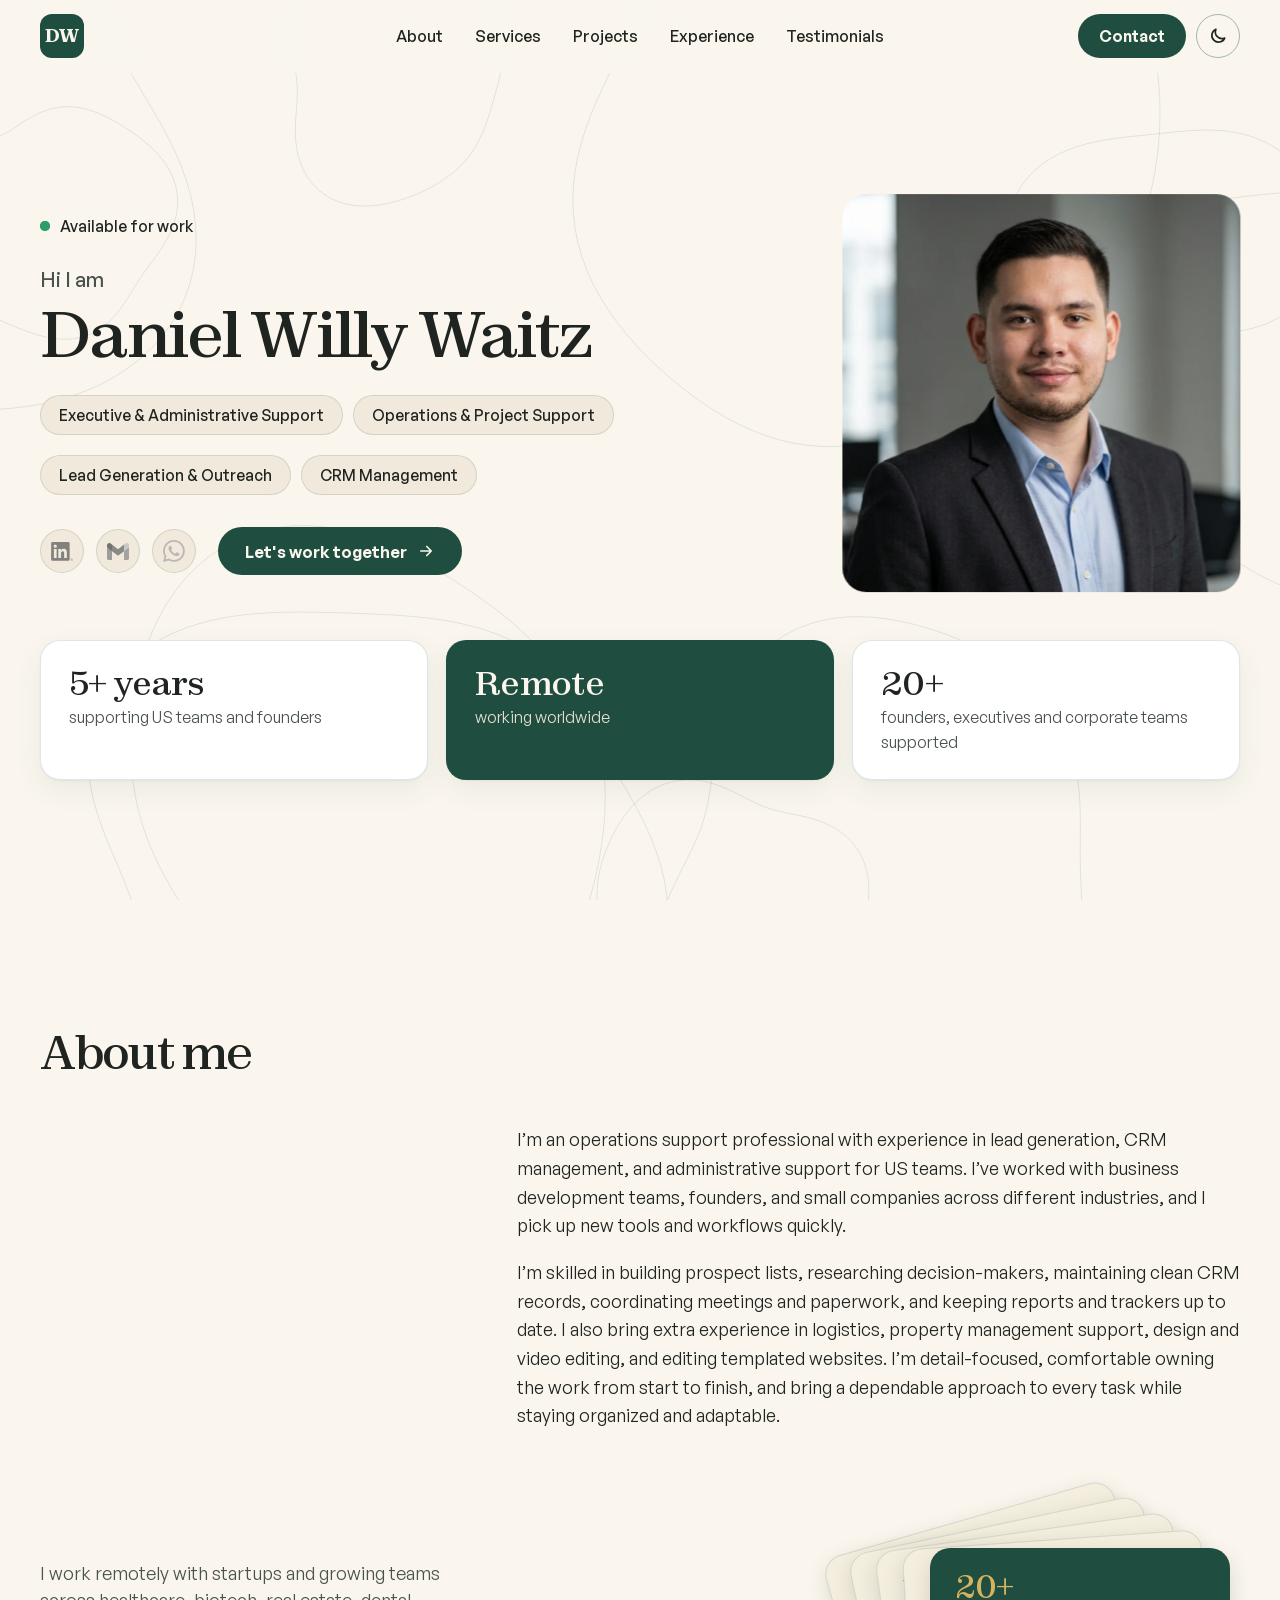
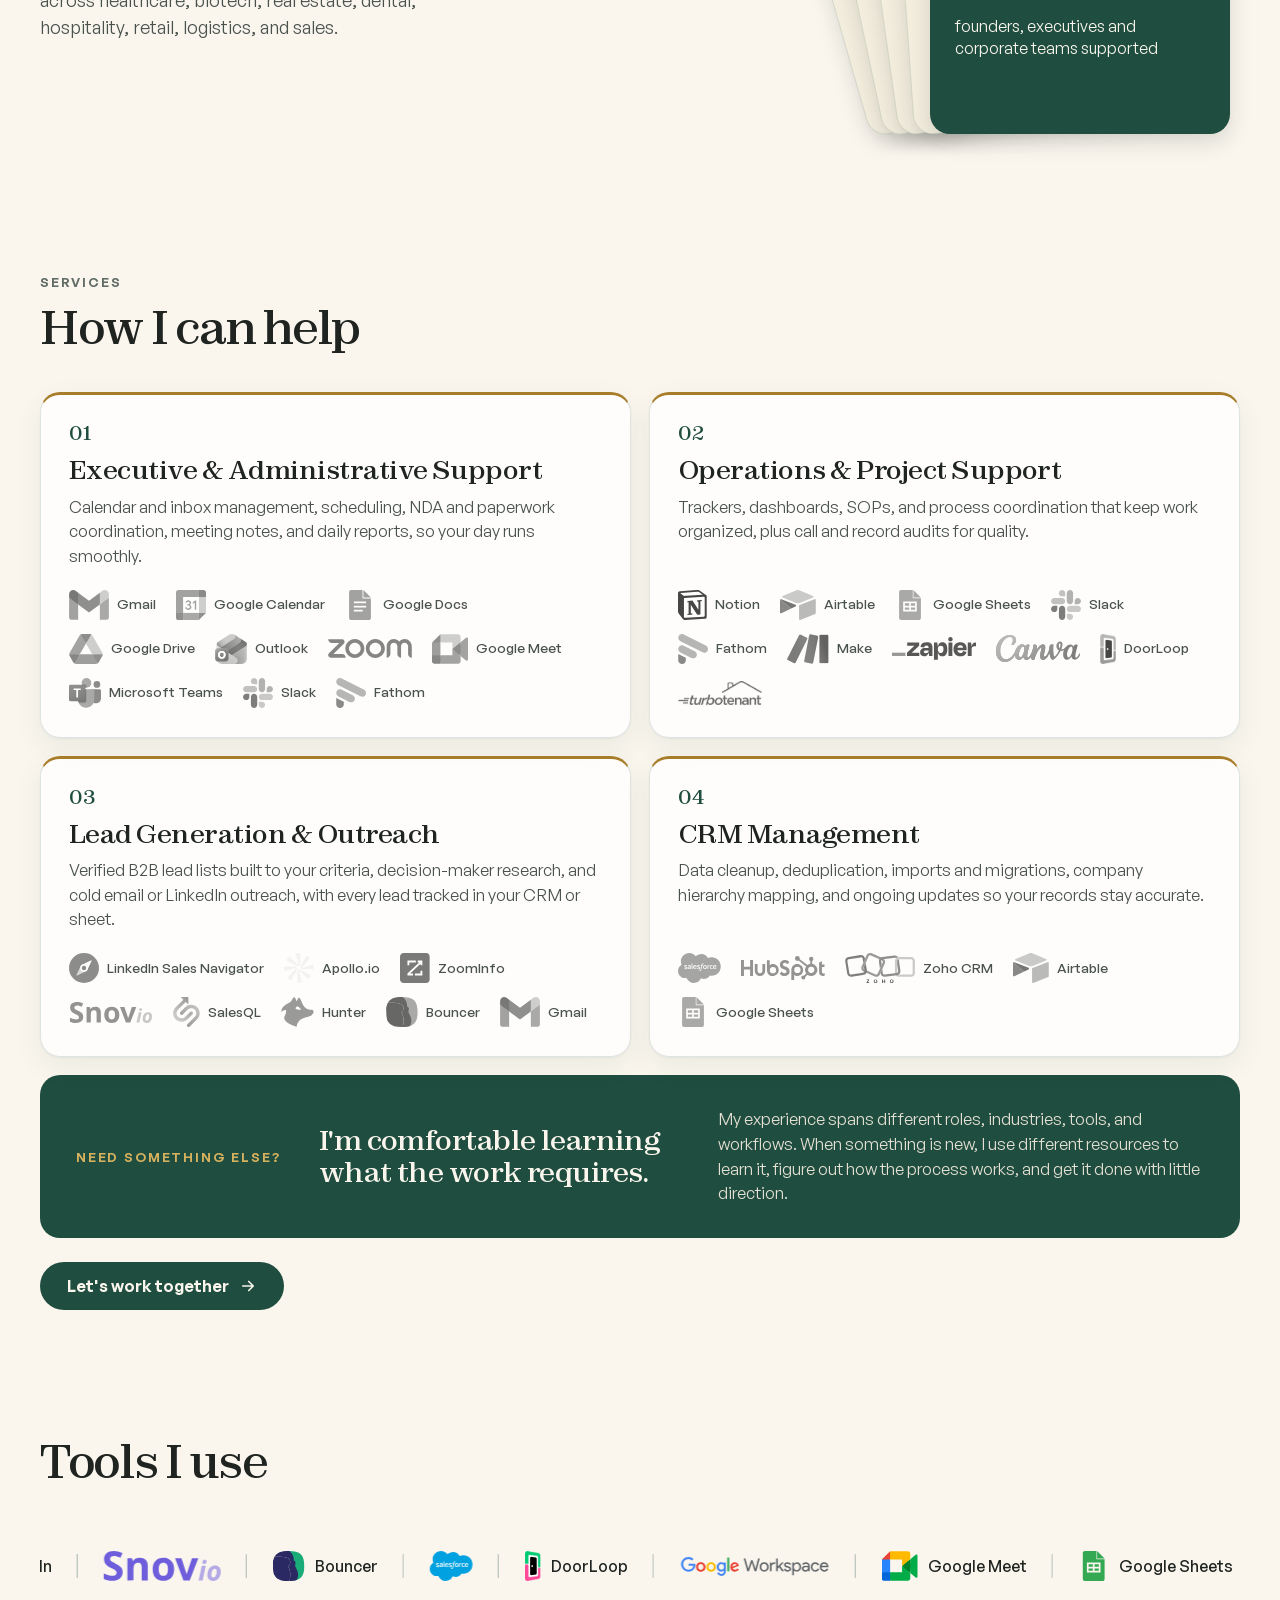
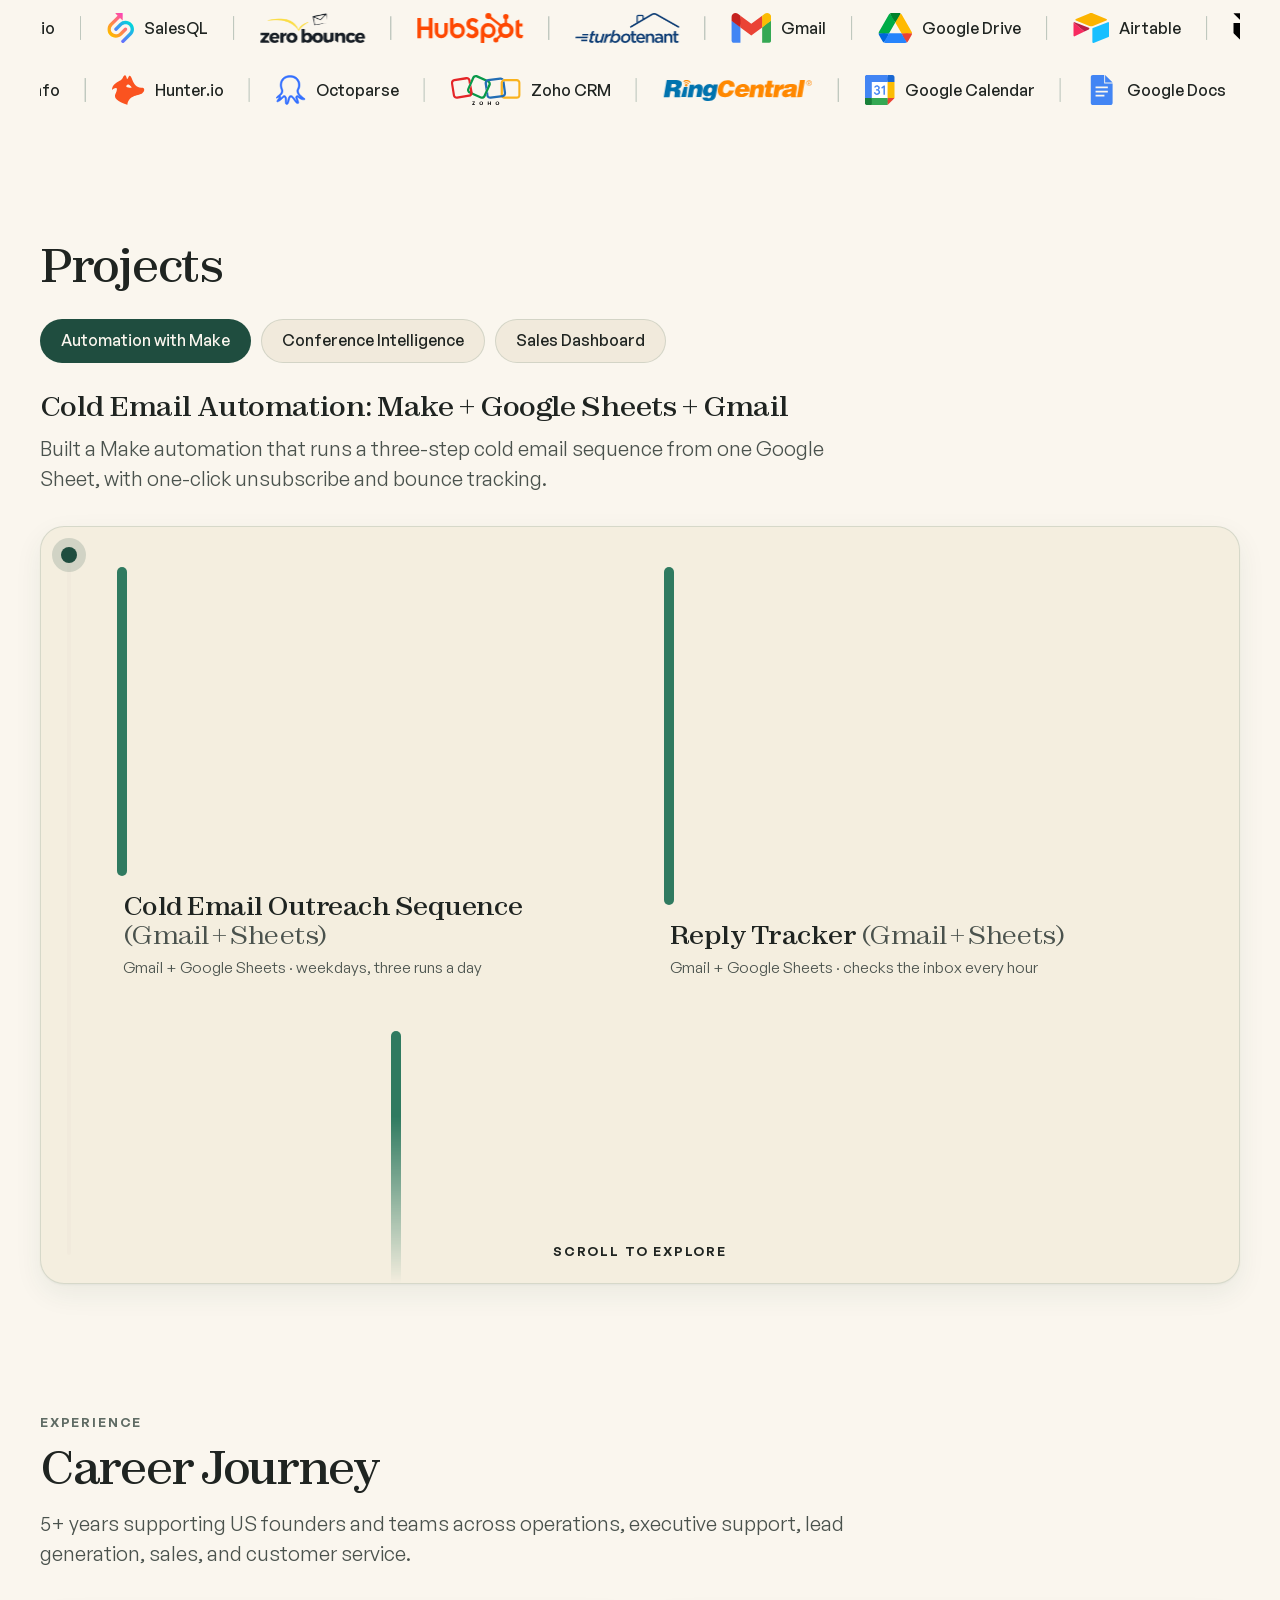
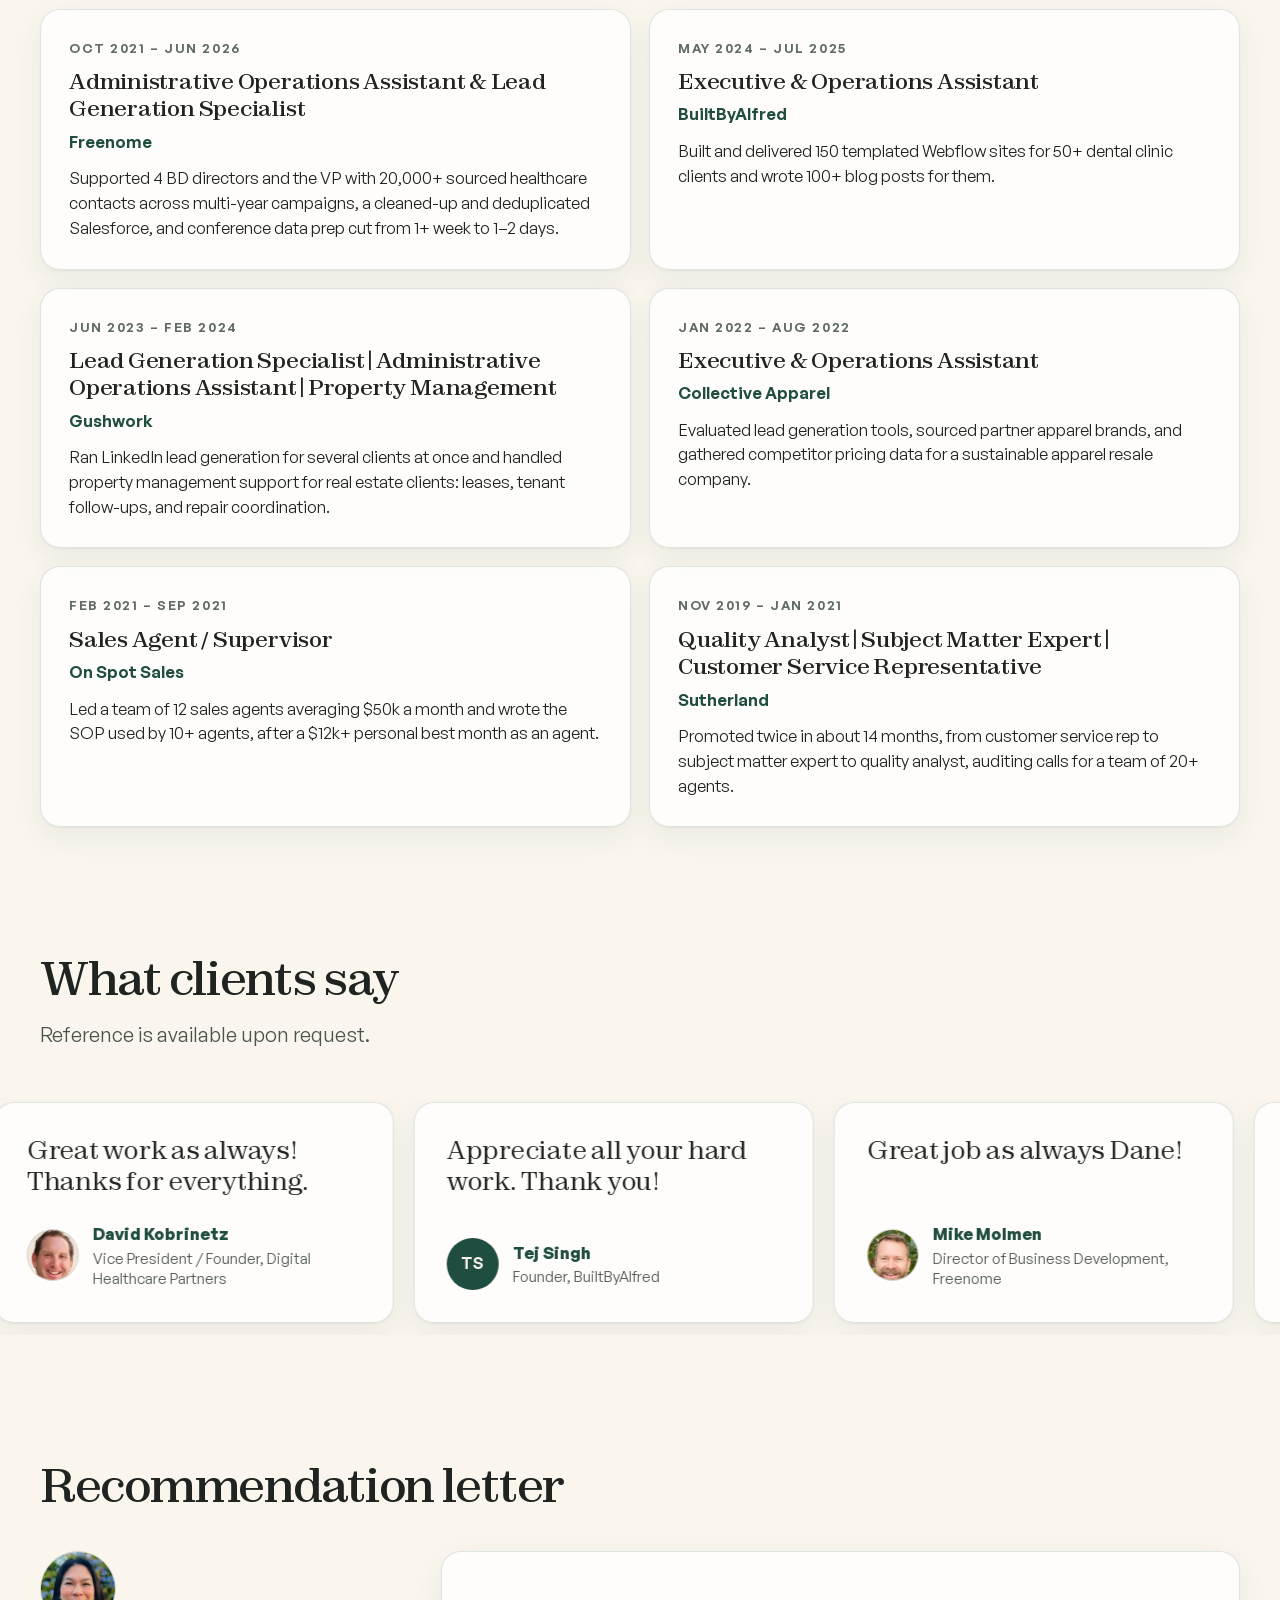
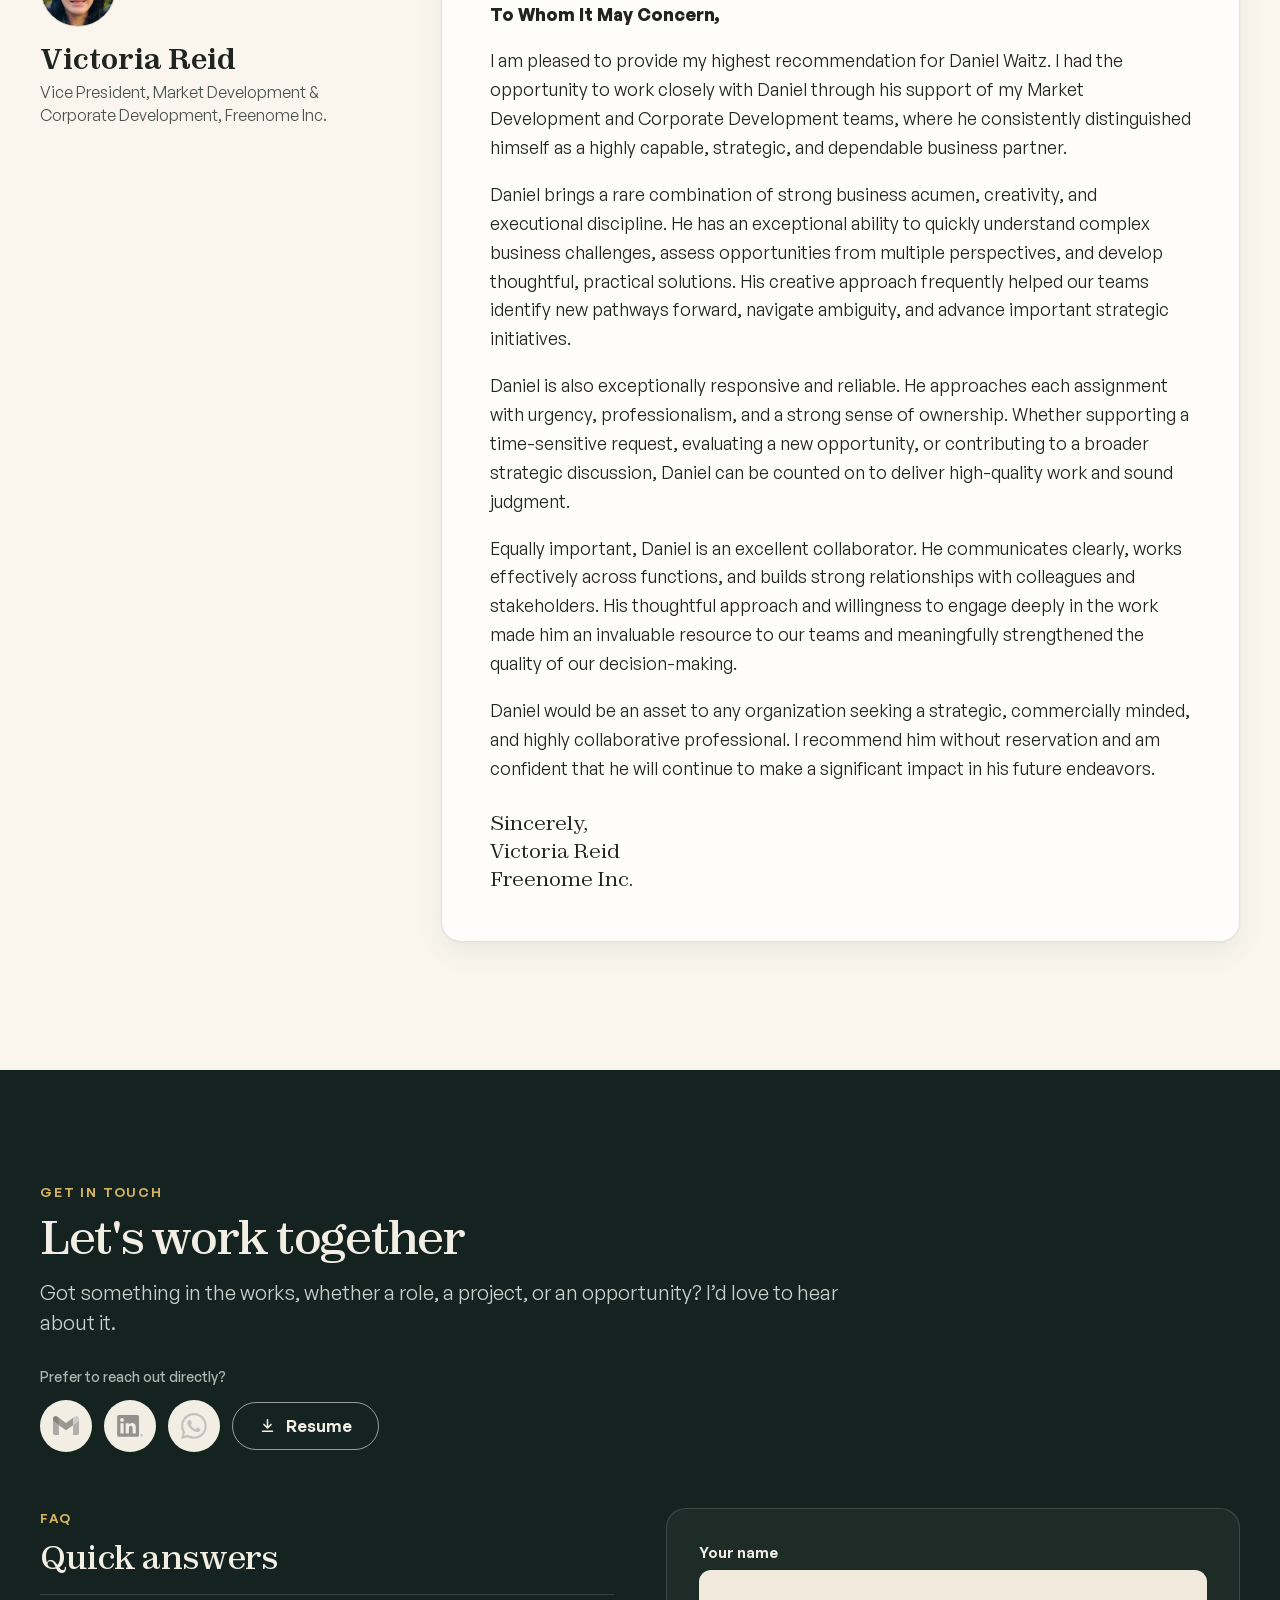
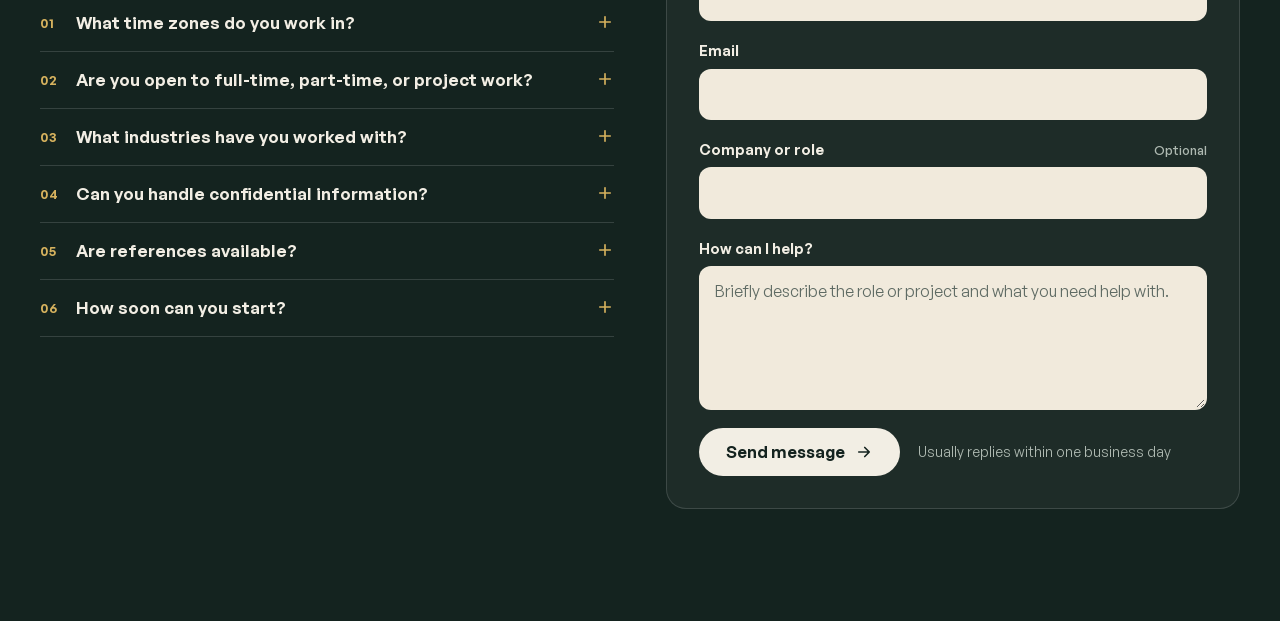
==== commit 4ce8f2d3: "update portfolio" ====
--- a/index.html
+++ b/index.html
@@ -150,7 +150,7 @@
         <p class="svc-num" aria-hidden="true">03</p>
         <h3>Lead Generation &amp; Outreach</h3>
         <p class="svc-text">Verified B2B lead lists built to your criteria, decision-maker research, and cold email or LinkedIn outreach, with every lead tracked in your CRM or sheet.</p>
-        <div class="svc-tools"><ul class="tool-list" tabindex="0" aria-label="Tools for Lead Generation &amp; Outreach"><li class="tool"><span class="tool-ic"><img src="assets/logos/sales-navigator/original.svg" alt="" width="30" height="30" style="width:30px;height:30px" loading="lazy" decoding="async"></span><span class="tool-n">LinkedIn Sales Navigator</span></li><li class="tool"><span class="tool-ic"><img src="assets/logos/apollo-io/original.svg" alt="" width="30" height="30" style="width:30px;height:30px" loading="lazy" decoding="async"></span><span class="tool-n">Apollo.io</span></li><li class="tool"><span class="tool-ic"><img src="assets/logos/zoominfo/original.svg" alt="" width="30" height="30" style="width:30px;height:30px" loading="lazy" decoding="async"></span><span class="tool-n">ZoomInfo</span></li><li class="tool"><span class="tool-ic"><img src="assets/logos/snov-io/original.svg" alt="" width="84" height="21" style="width:84px;height:21px" loading="lazy" decoding="async"></span><span class="sr-only">Snov.io</span></li><li class="tool"><span class="tool-ic"><img src="assets/logos/salesql/original.svg" alt="" width="27" height="30" style="width:27px;height:30px" loading="lazy" decoding="async"></span><span class="tool-n">SalesQL</span></li><li class="tool"><span class="tool-ic"><img src="assets/logos/hunter/original.svg" alt="" width="33" height="30" style="width:33px;height:30px" loading="lazy" decoding="async"></span><span class="tool-n">Hunter</span></li><li class="tool"><span class="tool-ic"><img src="assets/logos/bouncer/original.svg" alt="" width="32" height="30" style="width:32px;height:30px" loading="lazy" decoding="async"></span><span class="tool-n">Bouncer</span></li><li class="tool"><span class="tool-ic"><img src="assets/logos/octoparse/original.svg" alt="" width="30" height="30" style="width:30px;height:30px" loading="lazy" decoding="async"></span><span class="tool-n">Octoparse</span></li><li class="tool"><span class="tool-ic"><img src="assets/logos/gmail/original.svg" alt="" width="40" height="30" style="width:40px;height:30px" loading="lazy" decoding="async"></span><span class="tool-n">Gmail</span></li><li class="tool"><span class="tool-ic"><img src="assets/logos/make/original.svg" alt="" width="42" height="30" style="width:42px;height:30px" loading="lazy" decoding="async"></span><span class="tool-n">Make</span></li></ul></div>
+        <div class="svc-tools"><ul class="tool-list" tabindex="0" aria-label="Tools for Lead Generation &amp; Outreach"><li class="tool"><span class="tool-ic"><img src="assets/logos/sales-navigator/original.svg" alt="" width="30" height="30" style="width:30px;height:30px" loading="lazy" decoding="async"></span><span class="tool-n">LinkedIn Sales Navigator</span></li><li class="tool"><span class="tool-ic"><img src="assets/logos/apollo-io/original.svg" alt="" width="30" height="30" style="width:30px;height:30px" loading="lazy" decoding="async"></span><span class="tool-n">Apollo.io</span></li><li class="tool"><span class="tool-ic"><img src="assets/logos/zoominfo/original.svg" alt="" width="30" height="30" style="width:30px;height:30px" loading="lazy" decoding="async"></span><span class="tool-n">ZoomInfo</span></li><li class="tool"><span class="tool-ic"><img src="assets/logos/snov-io/original.svg" alt="" width="84" height="21" style="width:84px;height:21px" loading="lazy" decoding="async"></span><span class="sr-only">Snov.io</span></li><li class="tool"><span class="tool-ic"><img src="assets/logos/salesql/original.svg" alt="" width="27" height="30" style="width:27px;height:30px" loading="lazy" decoding="async"></span><span class="tool-n">SalesQL</span></li><li class="tool"><span class="tool-ic"><img src="assets/logos/hunter/original.svg" alt="" width="33" height="30" style="width:33px;height:30px" loading="lazy" decoding="async"></span><span class="tool-n">Hunter</span></li><li class="tool"><span class="tool-ic"><img src="assets/logos/bouncer/original.svg" alt="" width="32" height="30" style="width:32px;height:30px" loading="lazy" decoding="async"></span><span class="tool-n">Bouncer</span></li><li class="tool"><span class="tool-ic"><img src="assets/logos/gmail/original.svg" alt="" width="40" height="30" style="width:40px;height:30px" loading="lazy" decoding="async"></span><span class="tool-n">Gmail</span></li></ul></div>
       </li>
       <li class="tile svc" data-reveal>
         <p class="svc-num" aria-hidden="true">04</p>
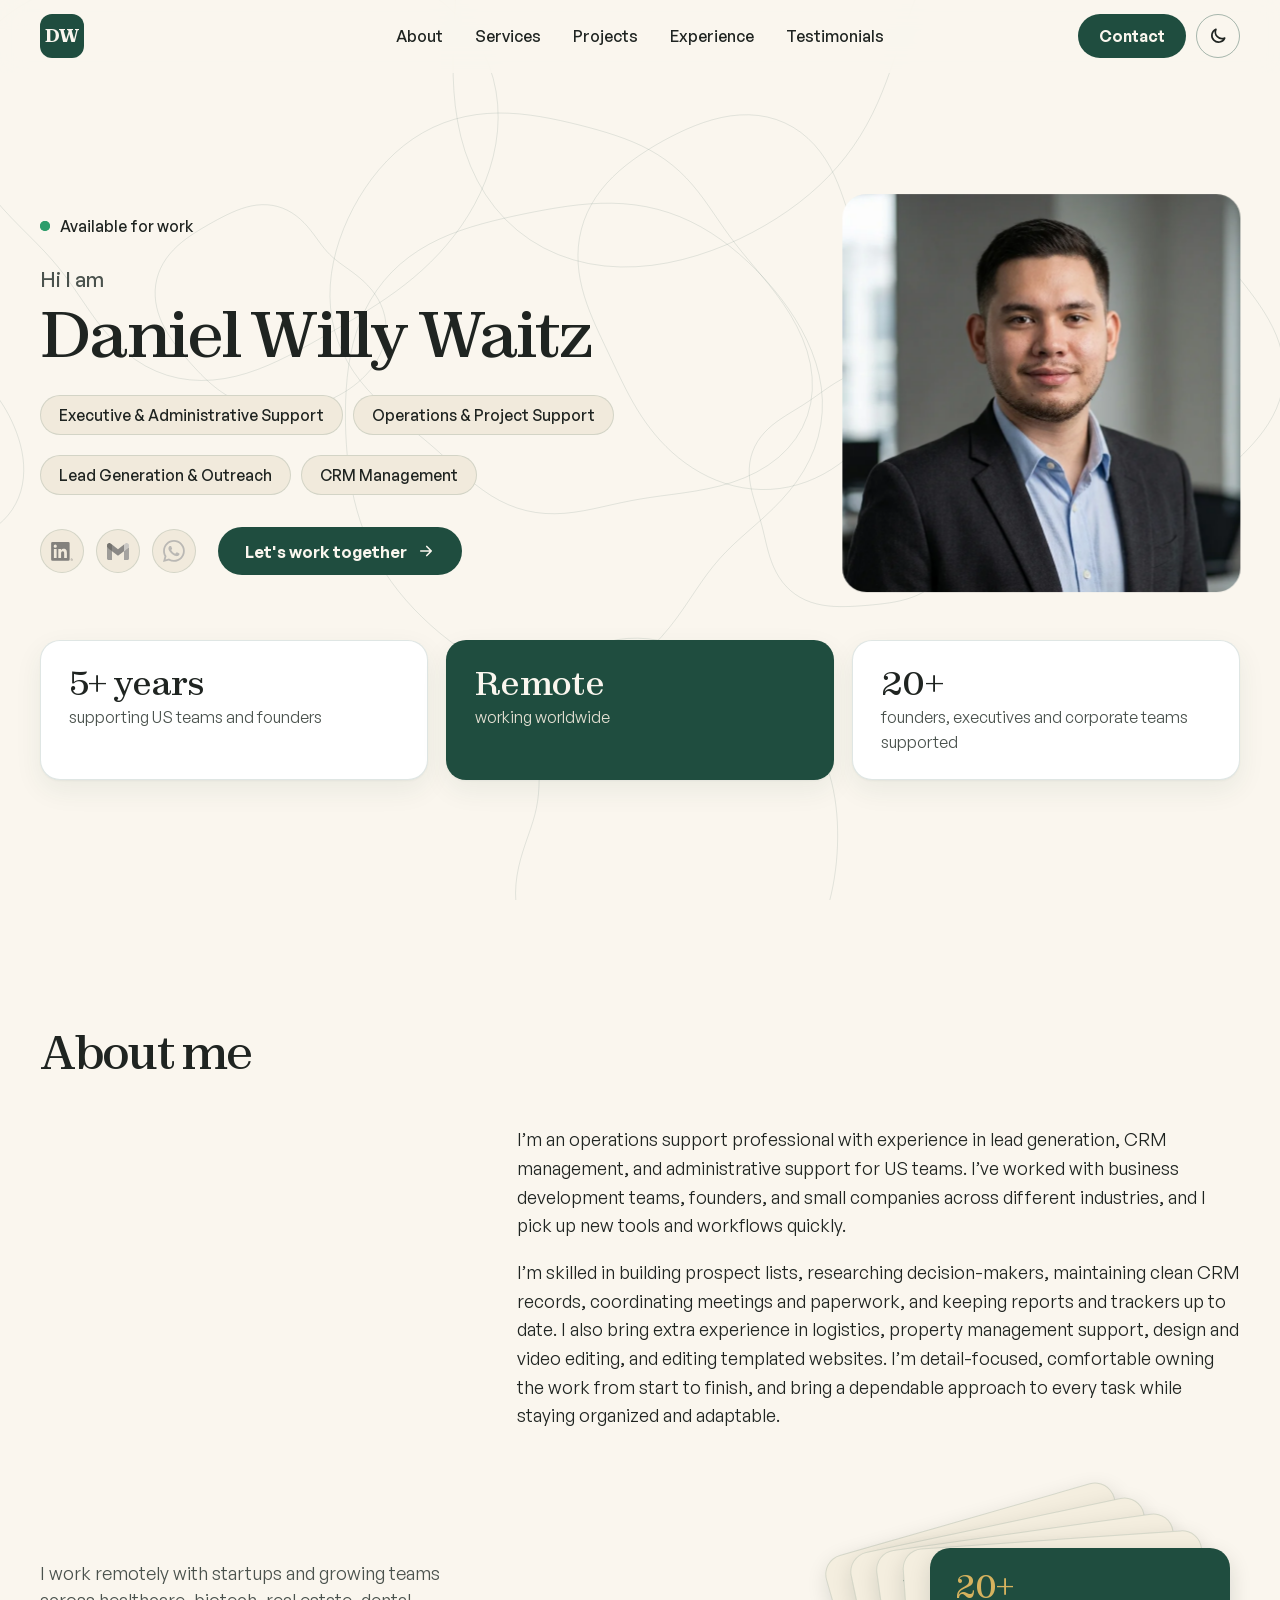
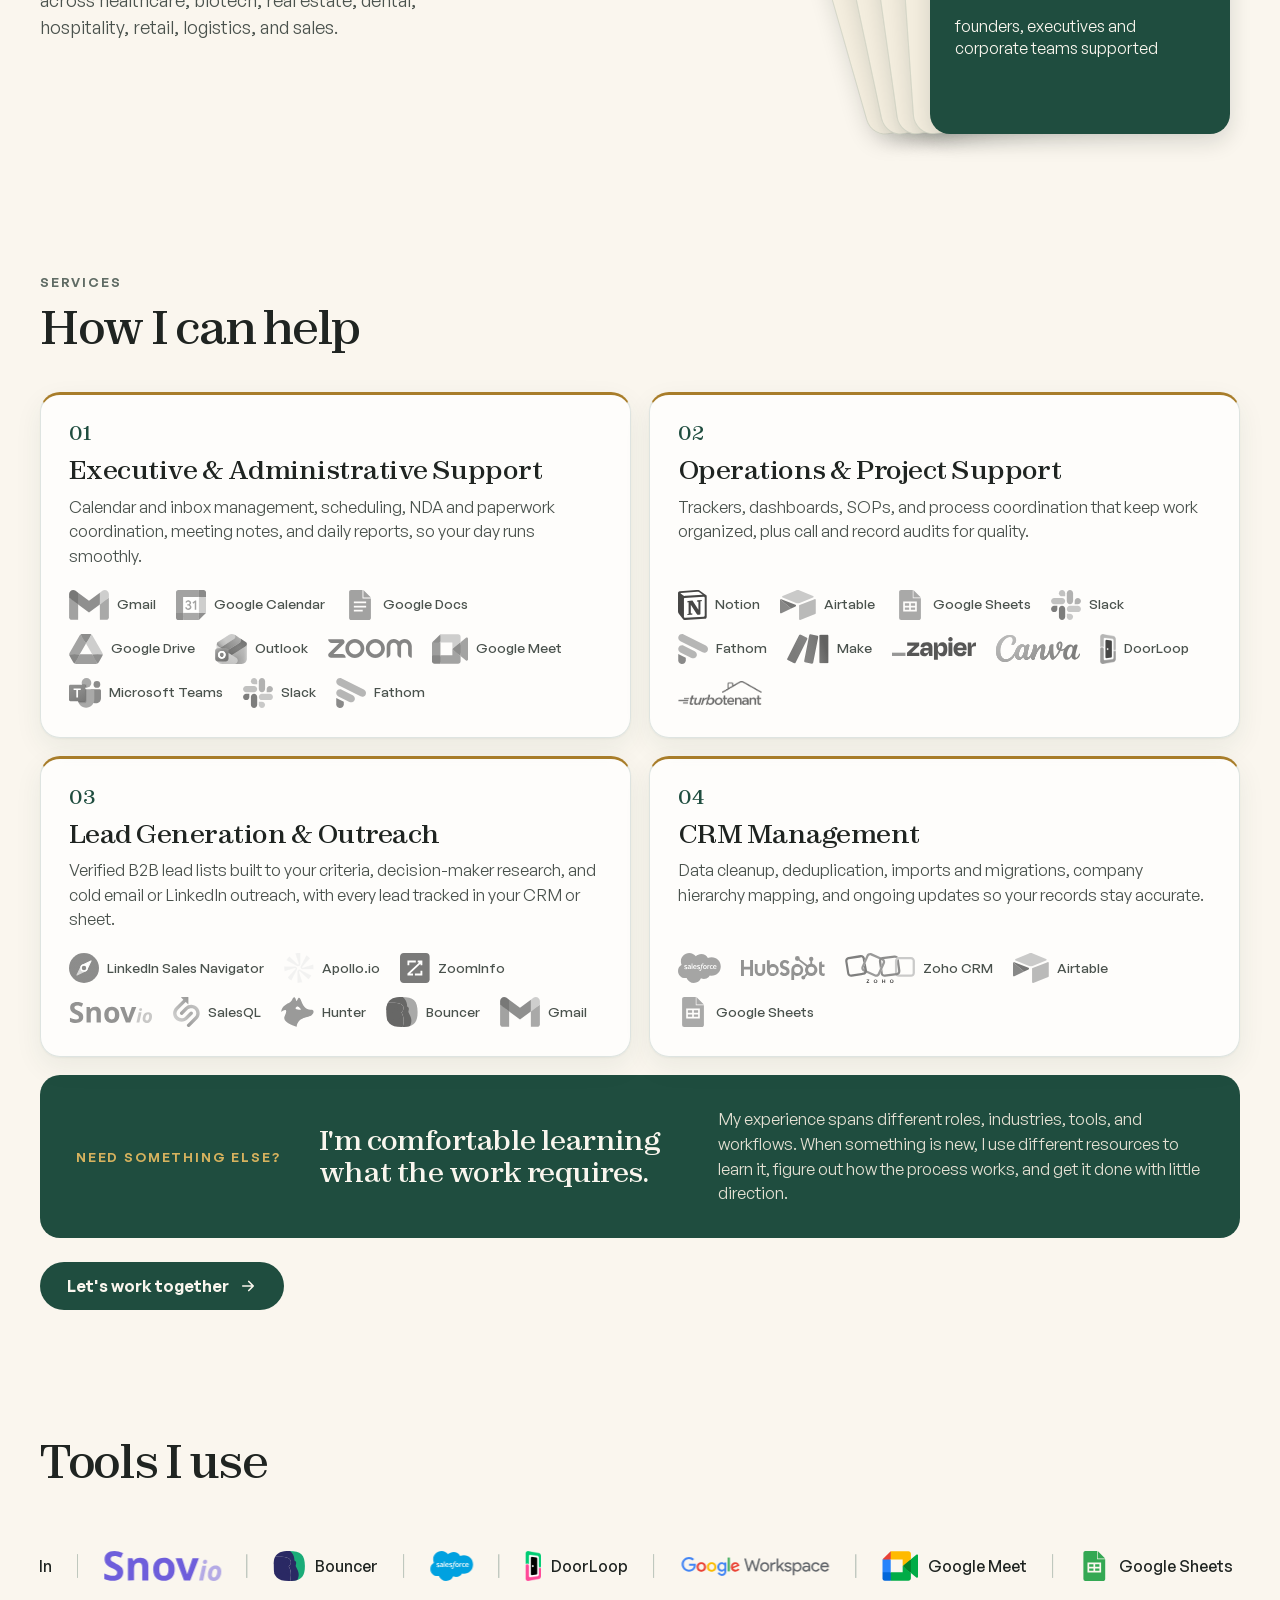
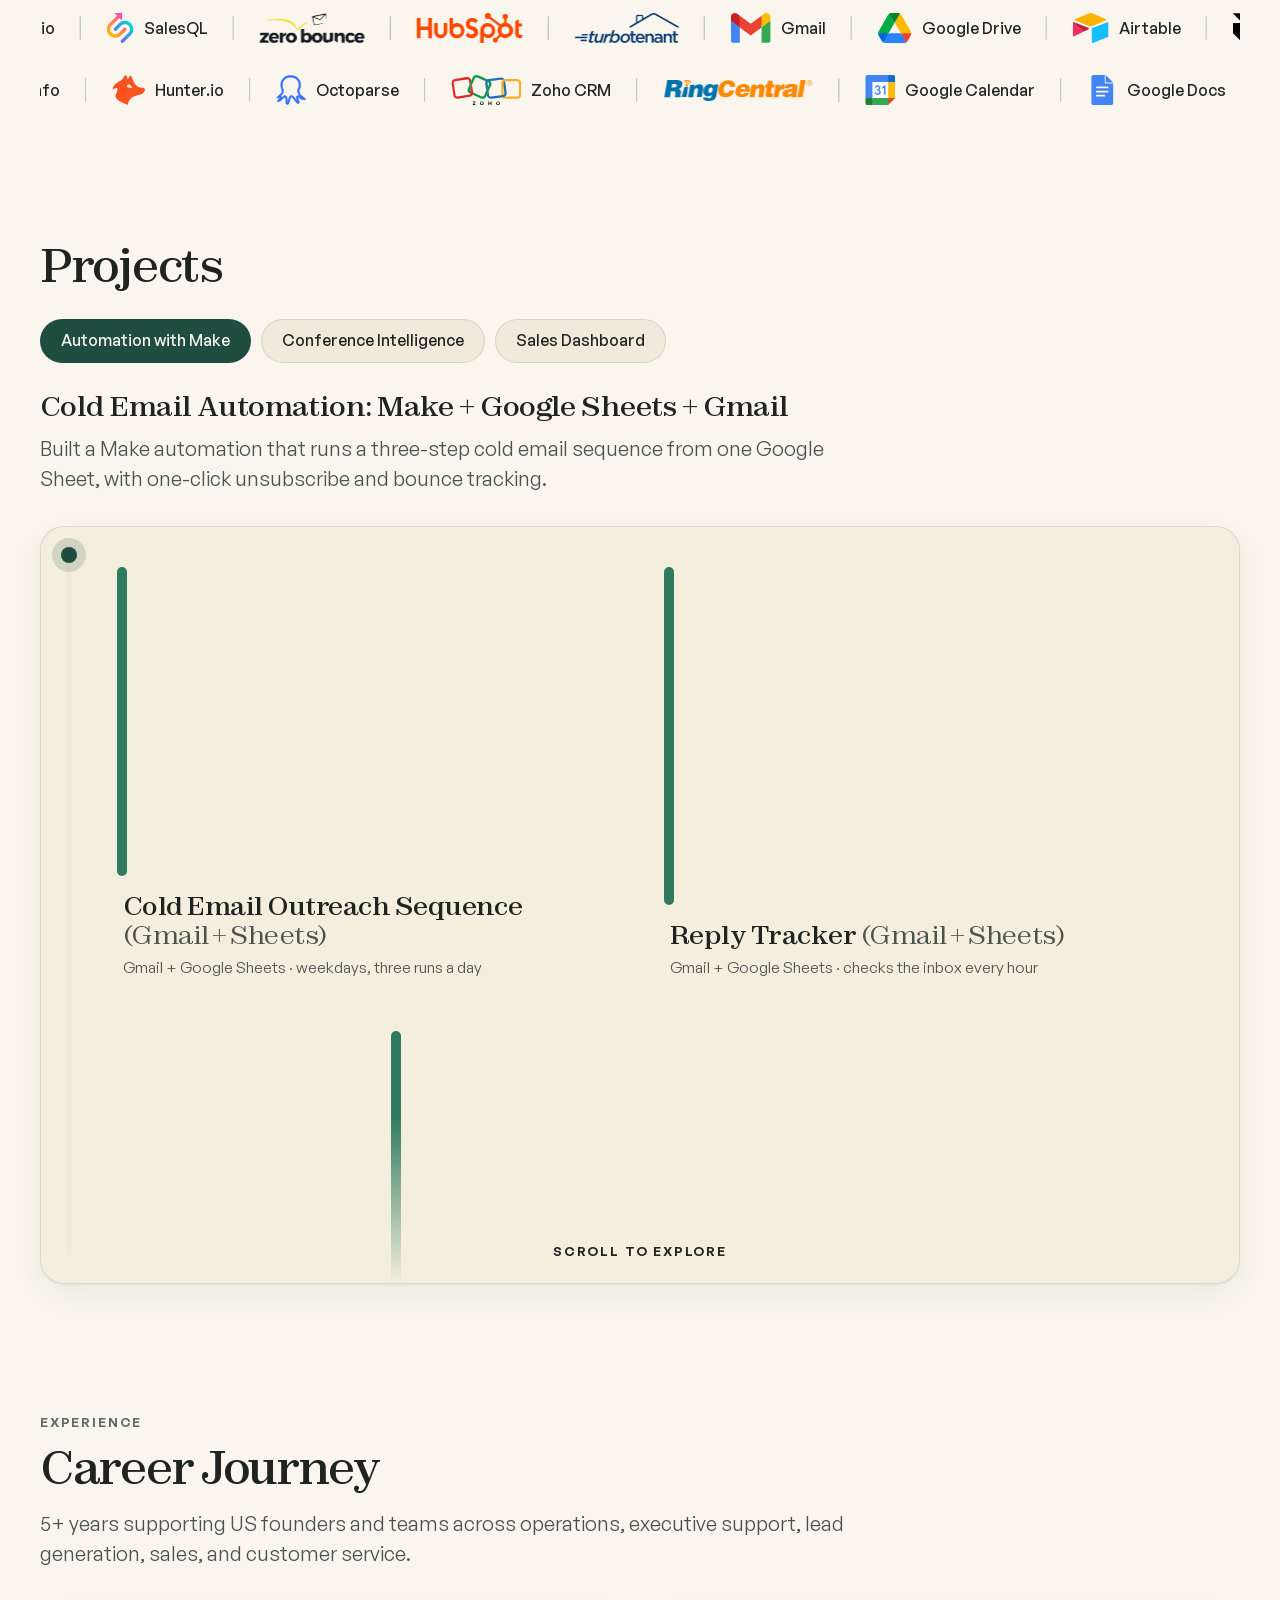
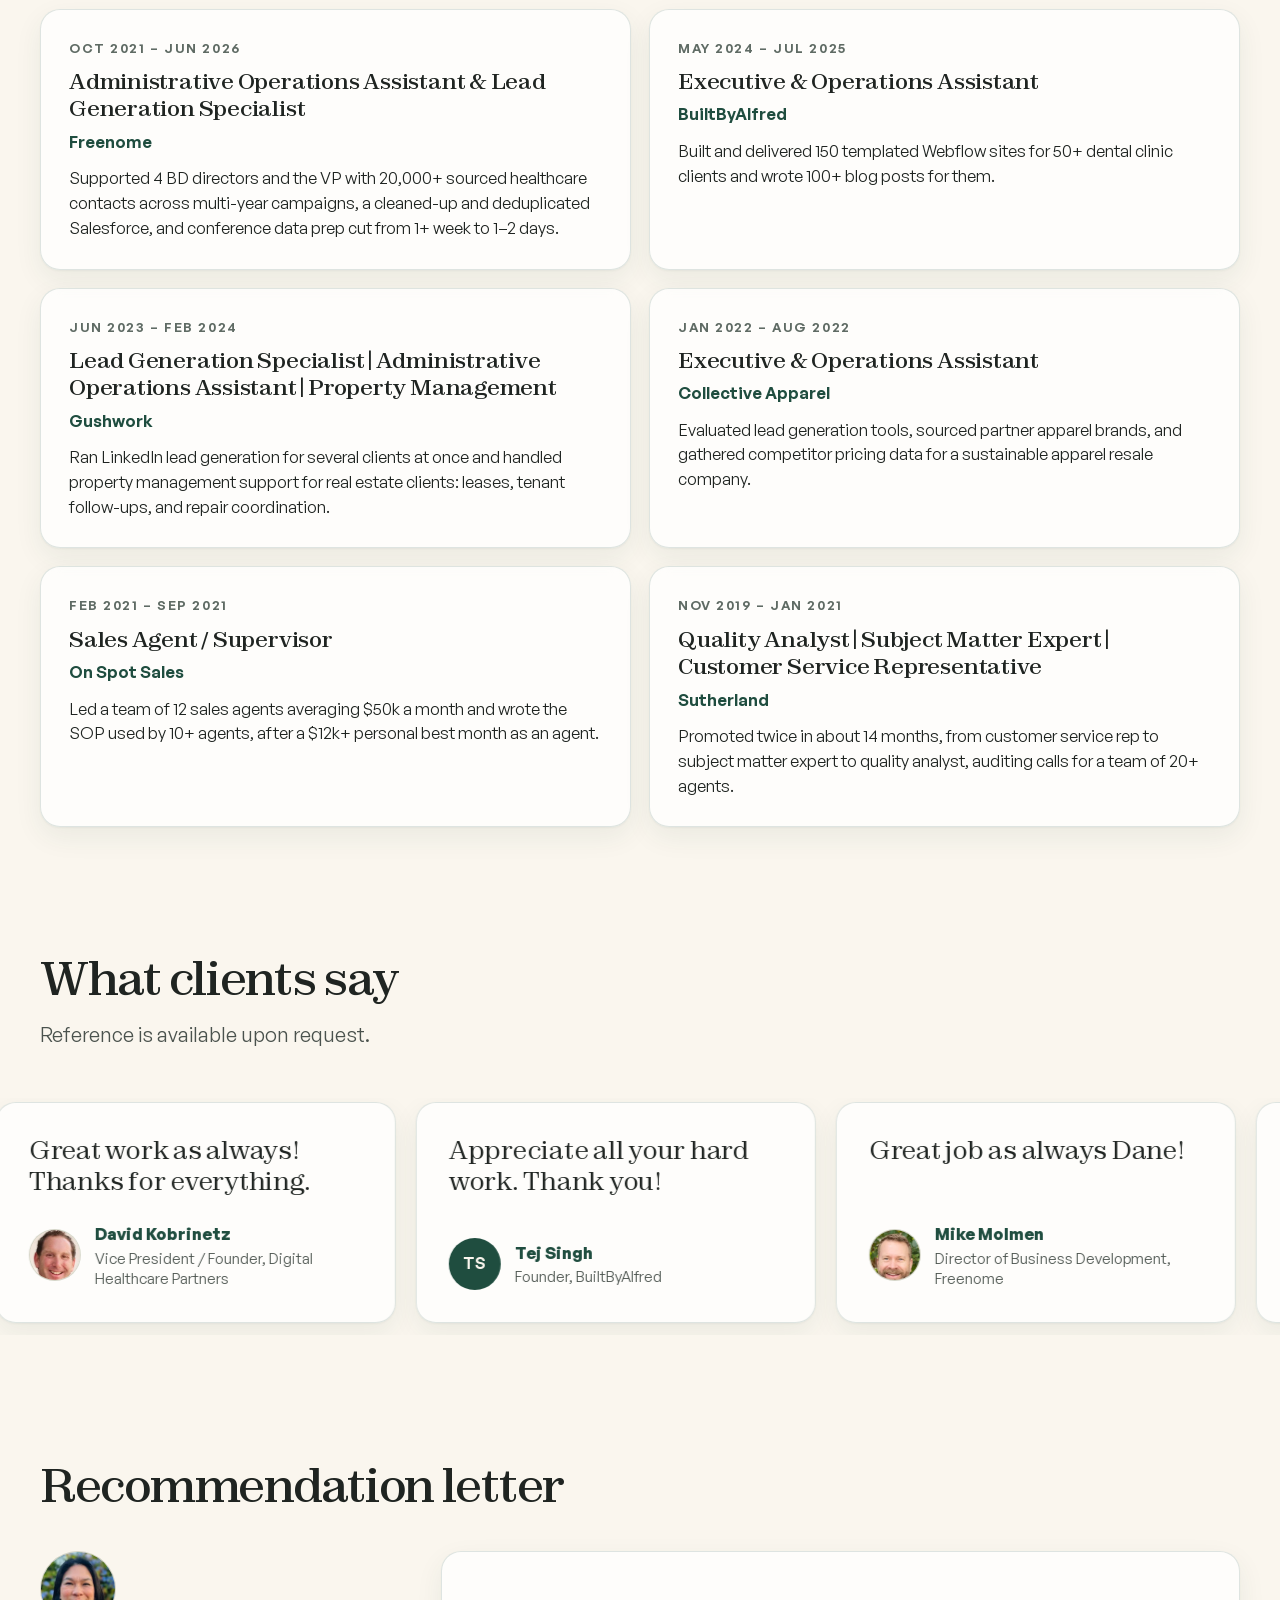
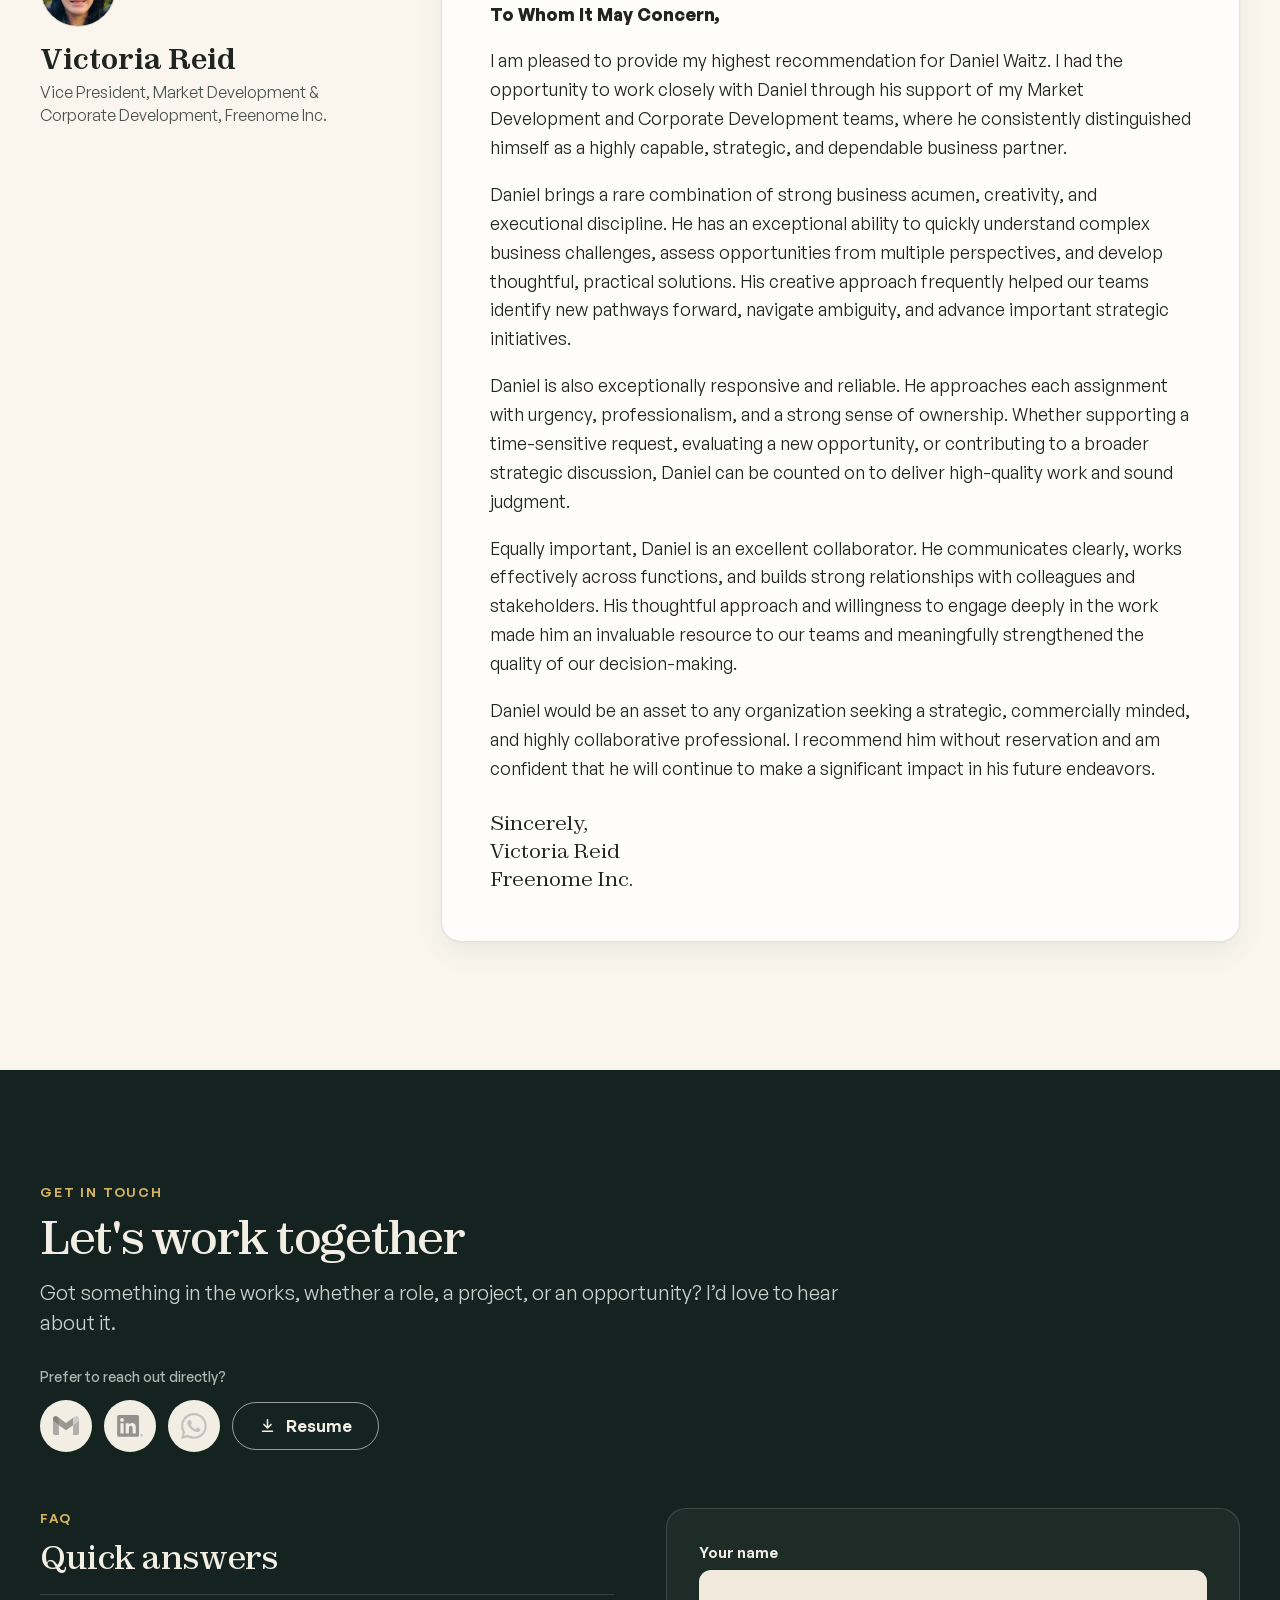
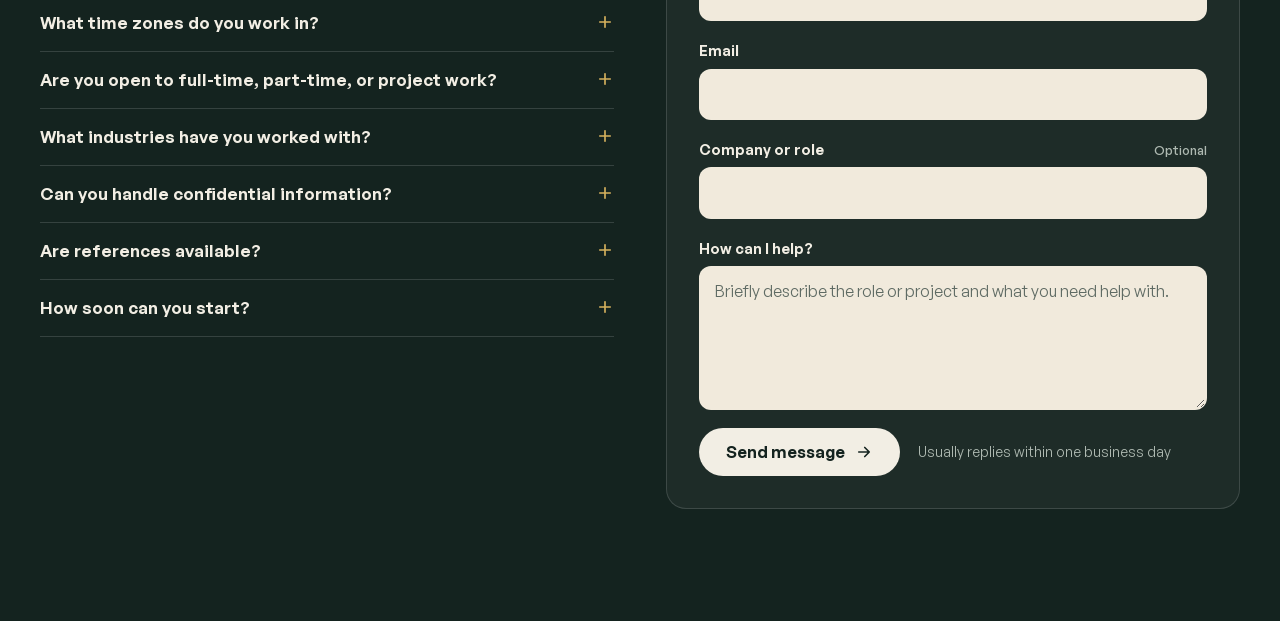
==== commit c4a4e32c: "update portfolio" ====
--- a/index.html
+++ b/index.html
@@ -584,12 +584,12 @@
         <p class="eyebrow">FAQ</p>
         <h3>Quick answers</h3>
         <div class="faq-list">
-          <details class="faq-item" name="faq"><summary><span class="faq-n" aria-hidden="true">01</span><span class="faq-q">What time zones do you work in?</span><svg class="faq-ic" width="18" height="18" viewBox="0 0 24 24" fill="none" stroke="currentColor" stroke-width="2.2" stroke-linecap="round" aria-hidden="true"><path d="M5 12h14"/><path class="faq-v" d="M12 5v14"/></svg></summary><p class="faq-a">I'm comfortable supporting teams across different time zones and adapting my schedule based on the needs of the role.</p></details>
-          <details class="faq-item" name="faq"><summary><span class="faq-n" aria-hidden="true">02</span><span class="faq-q">Are you open to full-time, part-time, or project work?</span><svg class="faq-ic" width="18" height="18" viewBox="0 0 24 24" fill="none" stroke="currentColor" stroke-width="2.2" stroke-linecap="round" aria-hidden="true"><path d="M5 12h14"/><path class="faq-v" d="M12 5v14"/></svg></summary><p class="faq-a">I'm open to discussing full-time, part-time, project-based, and long-term remote opportunities depending on the role and scope of work.</p></details>
-          <details class="faq-item" name="faq"><summary><span class="faq-n" aria-hidden="true">03</span><span class="faq-q">What industries have you worked with?</span><svg class="faq-ic" width="18" height="18" viewBox="0 0 24 24" fill="none" stroke="currentColor" stroke-width="2.2" stroke-linecap="round" aria-hidden="true"><path d="M5 12h14"/><path class="faq-v" d="M12 5v14"/></svg></summary><p class="faq-a">Healthcare, biotech, real estate, dental, hospitality, retail, logistics, and sales.</p></details>
-          <details class="faq-item" name="faq"><summary><span class="faq-n" aria-hidden="true">04</span><span class="faq-q">Can you handle confidential information?</span><svg class="faq-ic" width="18" height="18" viewBox="0 0 24 24" fill="none" stroke="currentColor" stroke-width="2.2" stroke-linecap="round" aria-hidden="true"><path d="M5 12h14"/><path class="faq-v" d="M12 5v14"/></svg></summary><p class="faq-a">Yes. I've coordinated NDAs and handled sensitive data.</p></details>
-          <details class="faq-item" name="faq"><summary><span class="faq-n" aria-hidden="true">05</span><span class="faq-q">Are references available?</span><svg class="faq-ic" width="18" height="18" viewBox="0 0 24 24" fill="none" stroke="currentColor" stroke-width="2.2" stroke-linecap="round" aria-hidden="true"><path d="M5 12h14"/><path class="faq-v" d="M12 5v14"/></svg></summary><p class="faq-a">Yes, on request.</p></details>
-          <details class="faq-item" name="faq"><summary><span class="faq-n" aria-hidden="true">06</span><span class="faq-q">How soon can you start?</span><svg class="faq-ic" width="18" height="18" viewBox="0 0 24 24" fill="none" stroke="currentColor" stroke-width="2.2" stroke-linecap="round" aria-hidden="true"><path d="M5 12h14"/><path class="faq-v" d="M12 5v14"/></svg></summary><p class="faq-a">I can start the same week.</p></details>
+          <details class="faq-item" name="faq"><summary><span class="faq-q">What time zones do you work in?</span><svg class="faq-ic" width="18" height="18" viewBox="0 0 24 24" fill="none" stroke="currentColor" stroke-width="2.2" stroke-linecap="round" aria-hidden="true"><path d="M5 12h14"/><path class="faq-v" d="M12 5v14"/></svg></summary><p class="faq-a">I'm comfortable supporting teams across different time zones and adapting my schedule based on the needs of the role.</p></details>
+          <details class="faq-item" name="faq"><summary><span class="faq-q">Are you open to full-time, part-time, or project work?</span><svg class="faq-ic" width="18" height="18" viewBox="0 0 24 24" fill="none" stroke="currentColor" stroke-width="2.2" stroke-linecap="round" aria-hidden="true"><path d="M5 12h14"/><path class="faq-v" d="M12 5v14"/></svg></summary><p class="faq-a">I'm open to discussing full-time, part-time, project-based, and long-term remote opportunities depending on the role and scope of work.</p></details>
+          <details class="faq-item" name="faq"><summary><span class="faq-q">What industries have you worked with?</span><svg class="faq-ic" width="18" height="18" viewBox="0 0 24 24" fill="none" stroke="currentColor" stroke-width="2.2" stroke-linecap="round" aria-hidden="true"><path d="M5 12h14"/><path class="faq-v" d="M12 5v14"/></svg></summary><p class="faq-a">Healthcare, biotech, real estate, dental, hospitality, retail, logistics, and sales.</p></details>
+          <details class="faq-item" name="faq"><summary><span class="faq-q">Can you handle confidential information?</span><svg class="faq-ic" width="18" height="18" viewBox="0 0 24 24" fill="none" stroke="currentColor" stroke-width="2.2" stroke-linecap="round" aria-hidden="true"><path d="M5 12h14"/><path class="faq-v" d="M12 5v14"/></svg></summary><p class="faq-a">Yes. I've coordinated NDAs and handled sensitive data.</p></details>
+          <details class="faq-item" name="faq"><summary><span class="faq-q">Are references available?</span><svg class="faq-ic" width="18" height="18" viewBox="0 0 24 24" fill="none" stroke="currentColor" stroke-width="2.2" stroke-linecap="round" aria-hidden="true"><path d="M5 12h14"/><path class="faq-v" d="M12 5v14"/></svg></summary><p class="faq-a">Yes, on request.</p></details>
+          <details class="faq-item" name="faq"><summary><span class="faq-q">How soon can you start?</span><svg class="faq-ic" width="18" height="18" viewBox="0 0 24 24" fill="none" stroke="currentColor" stroke-width="2.2" stroke-linecap="round" aria-hidden="true"><path d="M5 12h14"/><path class="faq-v" d="M12 5v14"/></svg></summary><p class="faq-a">I can start the same week.</p></details>
         </div>
       </div>
     </div>
--- a/assets/css/style.css
+++ b/assets/css/style.css
@@ -592,7 +592,7 @@
 .faq-ic .faq-v{transition:opacity .2s var(--ease)}
 .faq-item[open] .faq-ic{transform:rotate(180deg)}
 .faq-item[open] .faq-ic .faq-v{opacity:0}
-.faq-a{margin:-4px 32px 18px 36px;font-size:16.5px;line-height:1.5;color:var(--txt-2)}
+.faq-a{margin:-4px 32px 18px 0;font-size:16.5px;line-height:1.5;color:var(--txt-2)}
 .faq-item[open] .faq-a{animation:faq-in .25s var(--ease)}
 @keyframes faq-in{from{opacity:0;transform:translateY(-4px)}to{opacity:1;transform:none}}
 @media (max-width:899px){
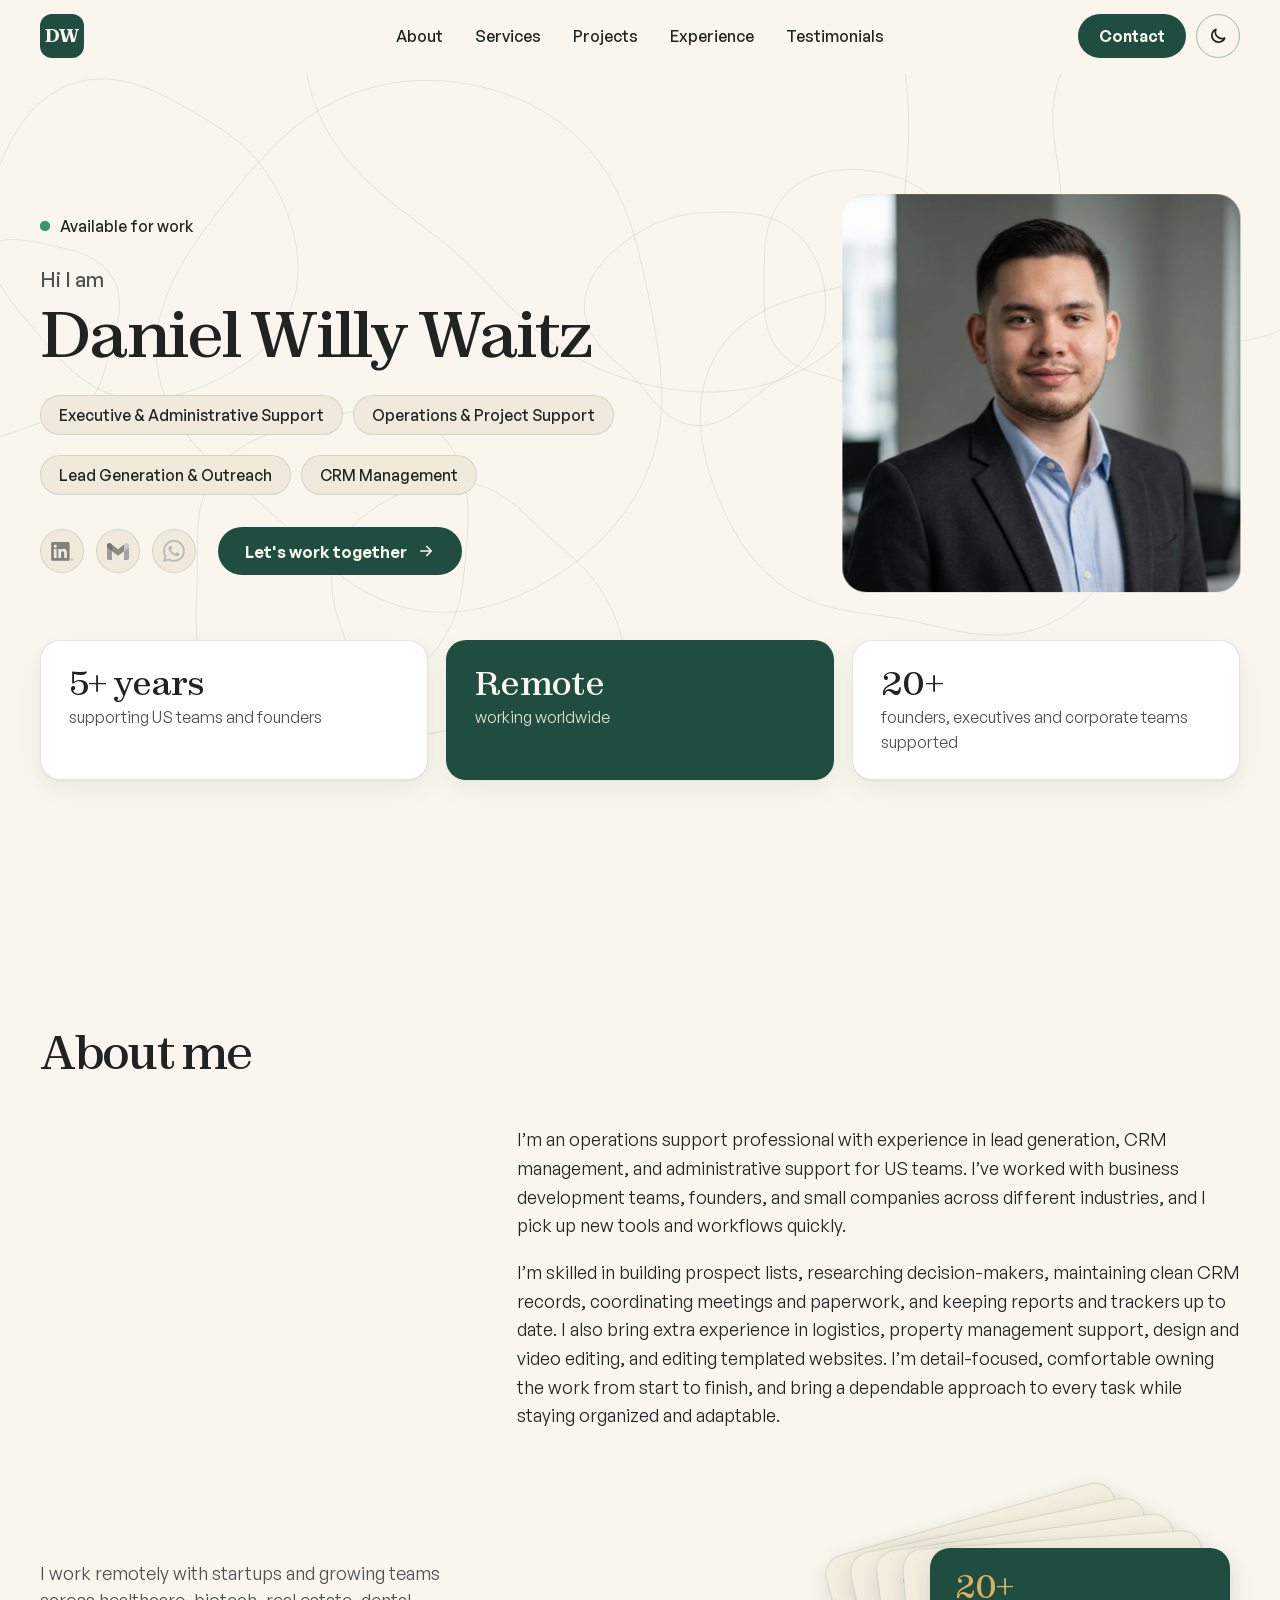
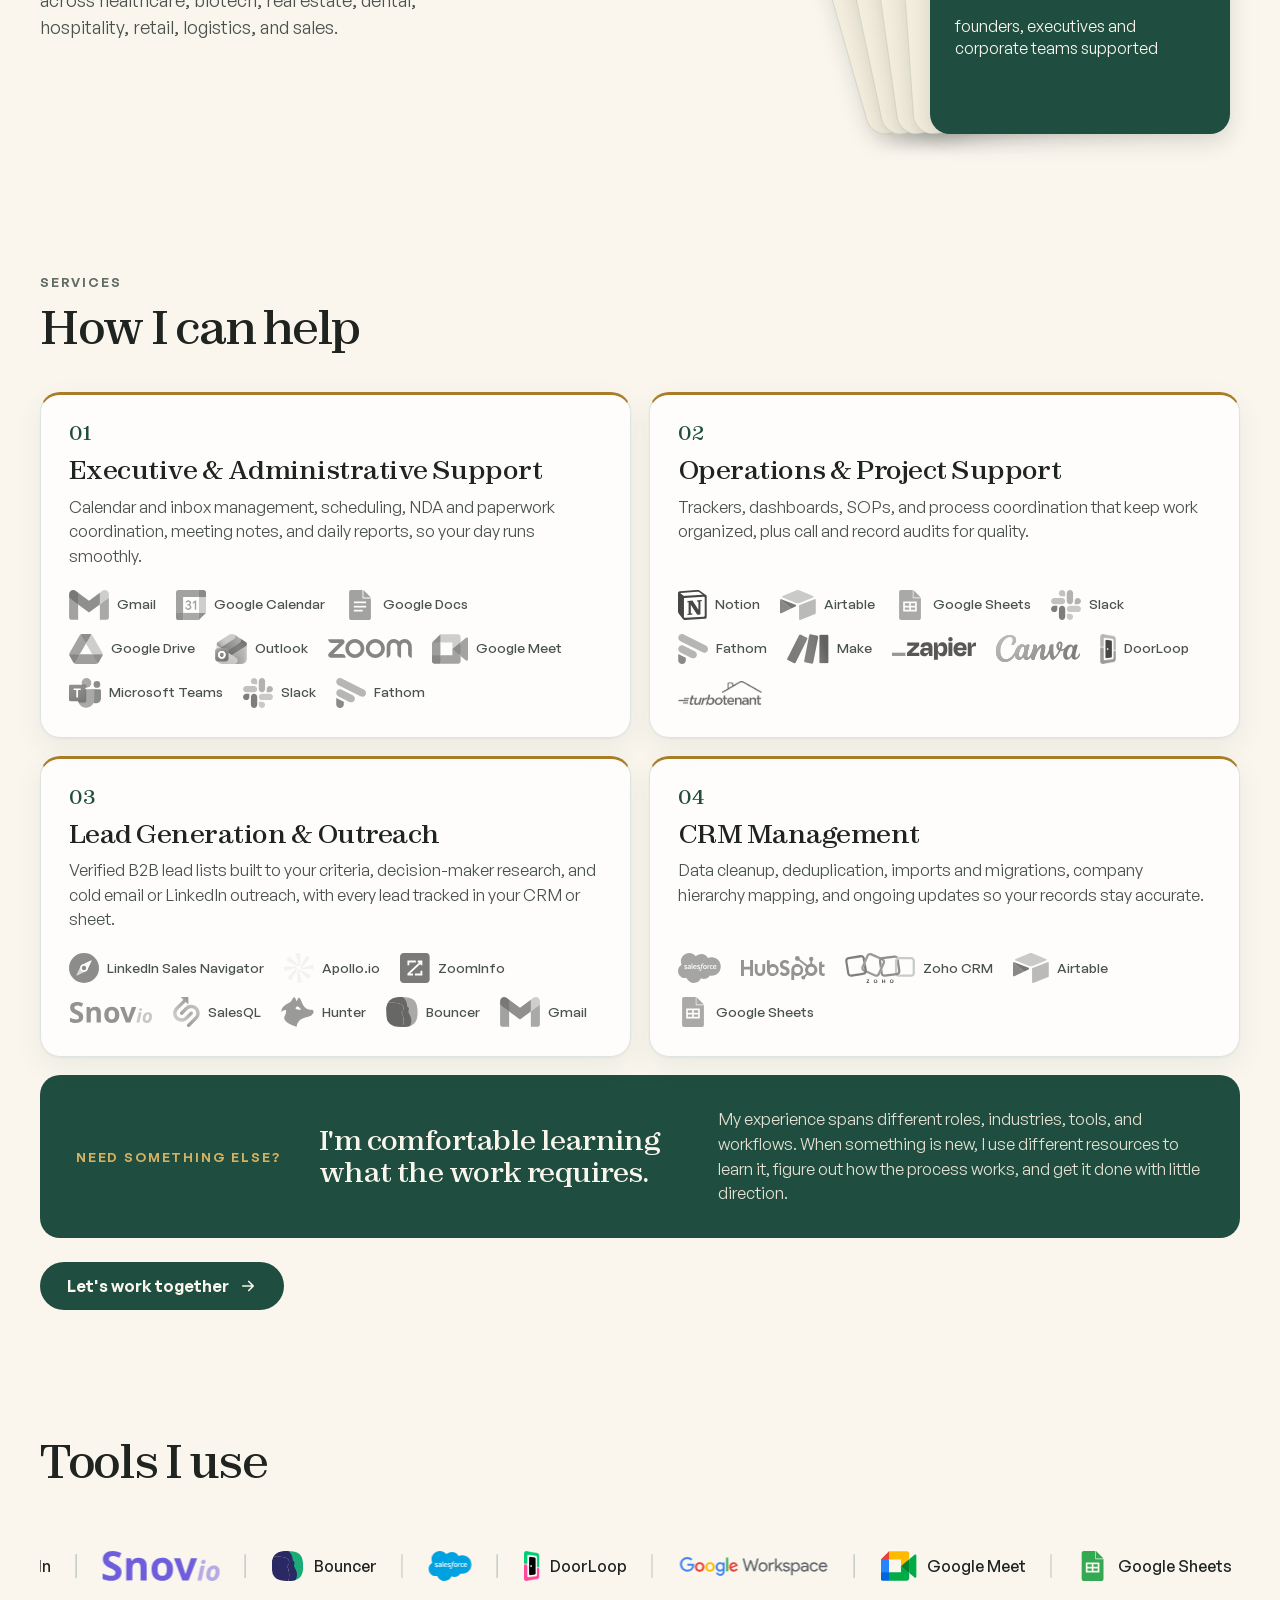
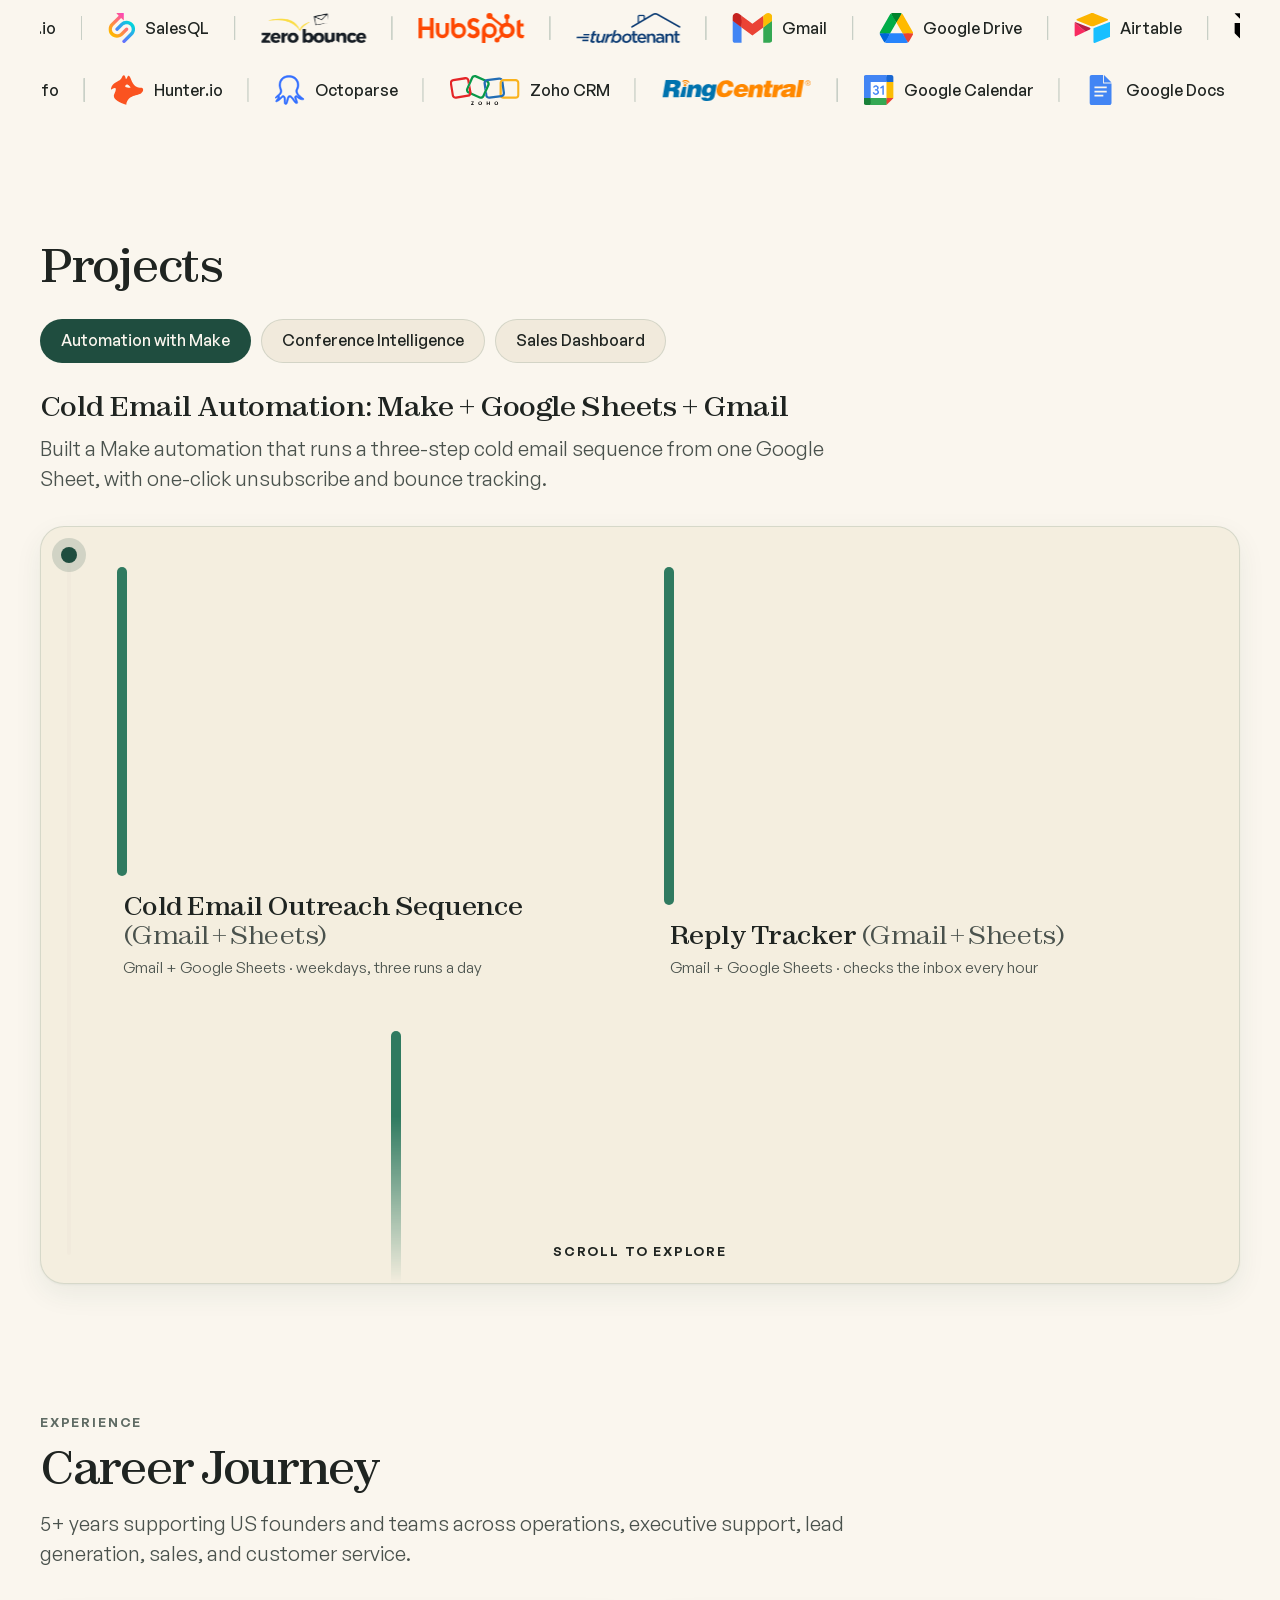
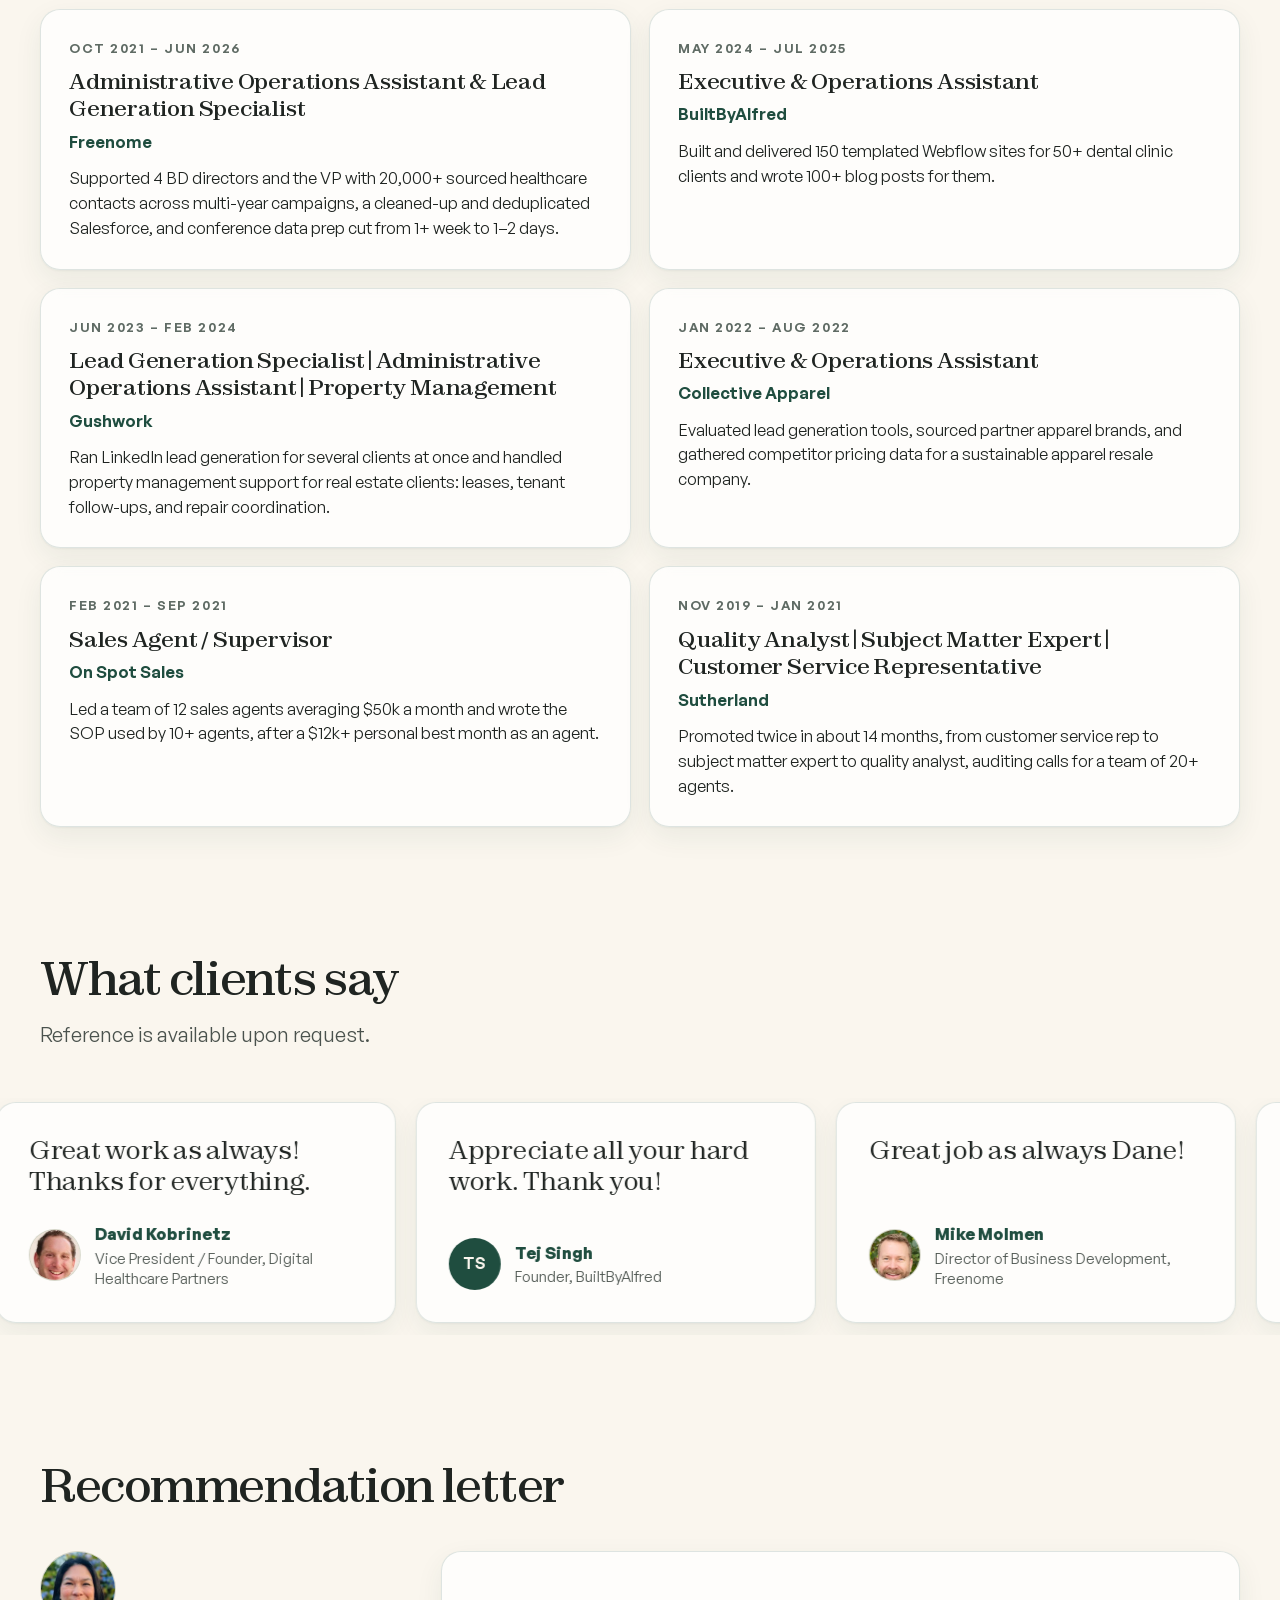
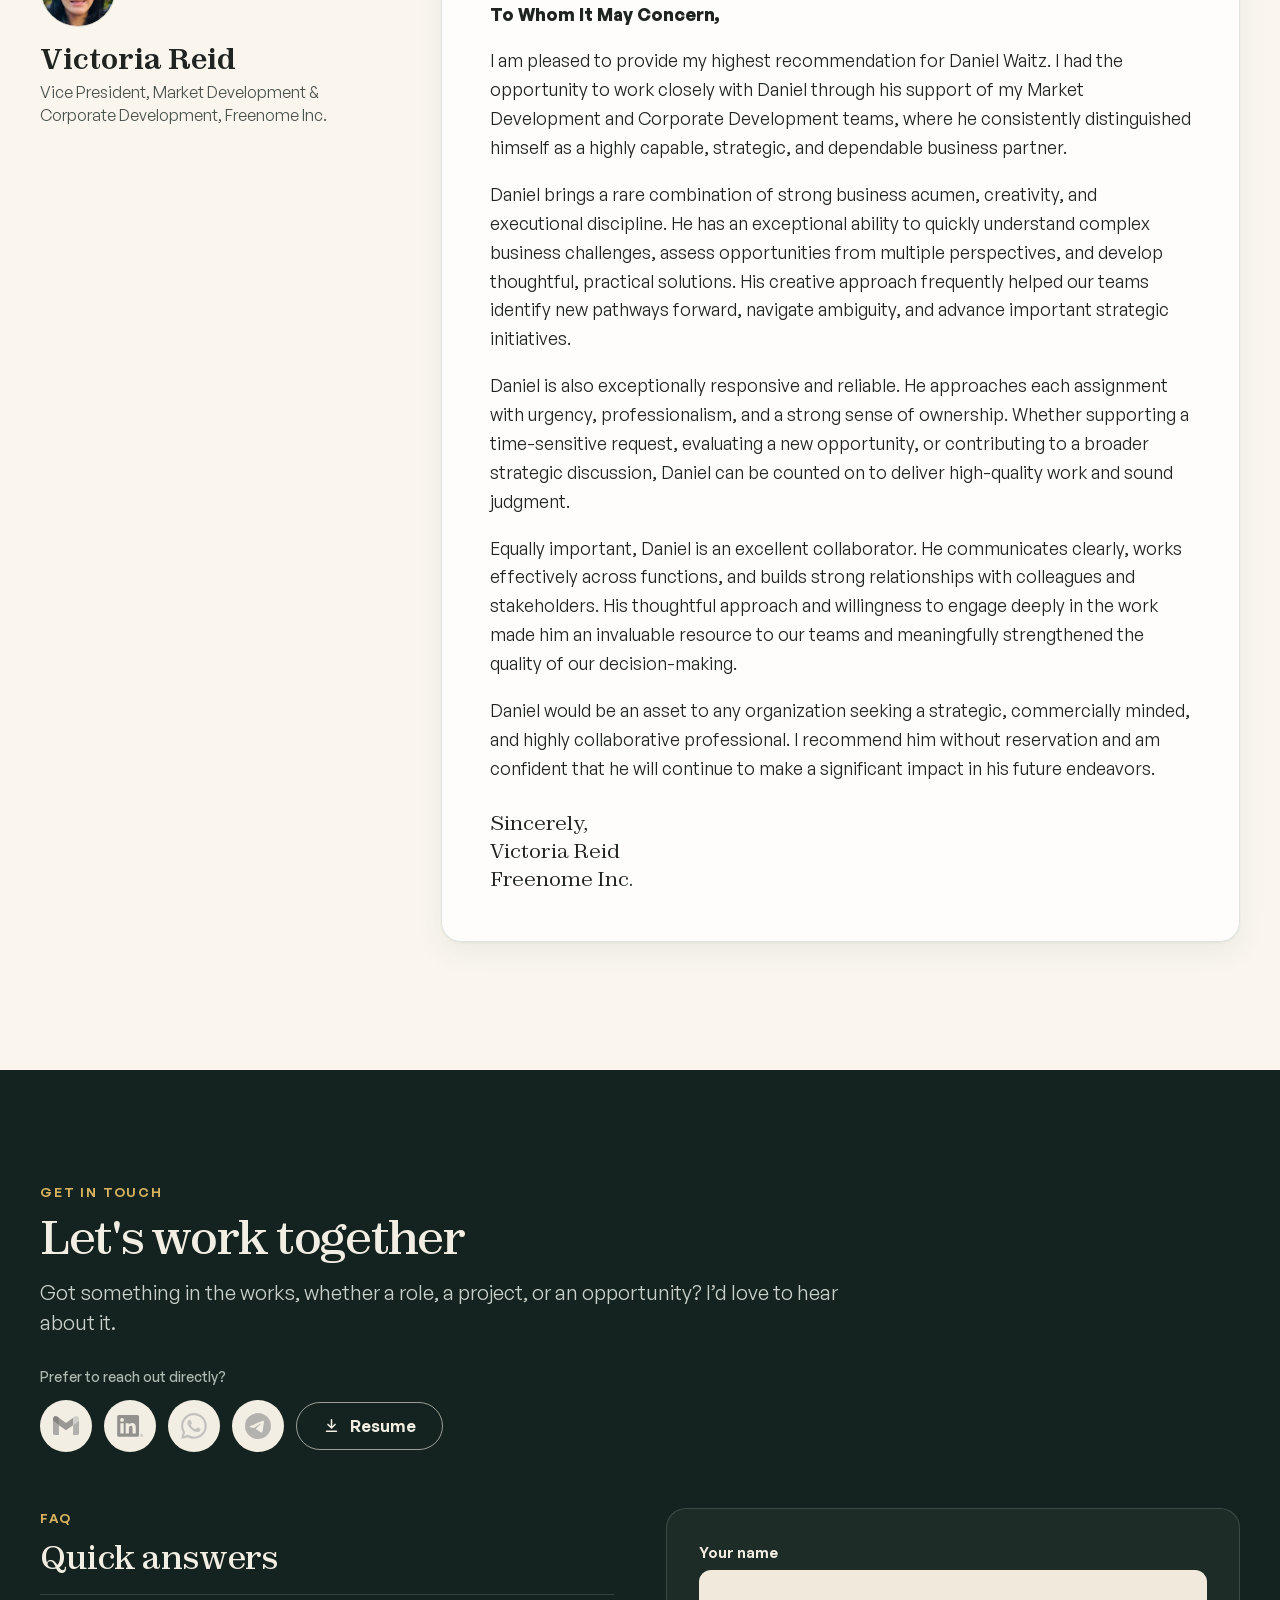
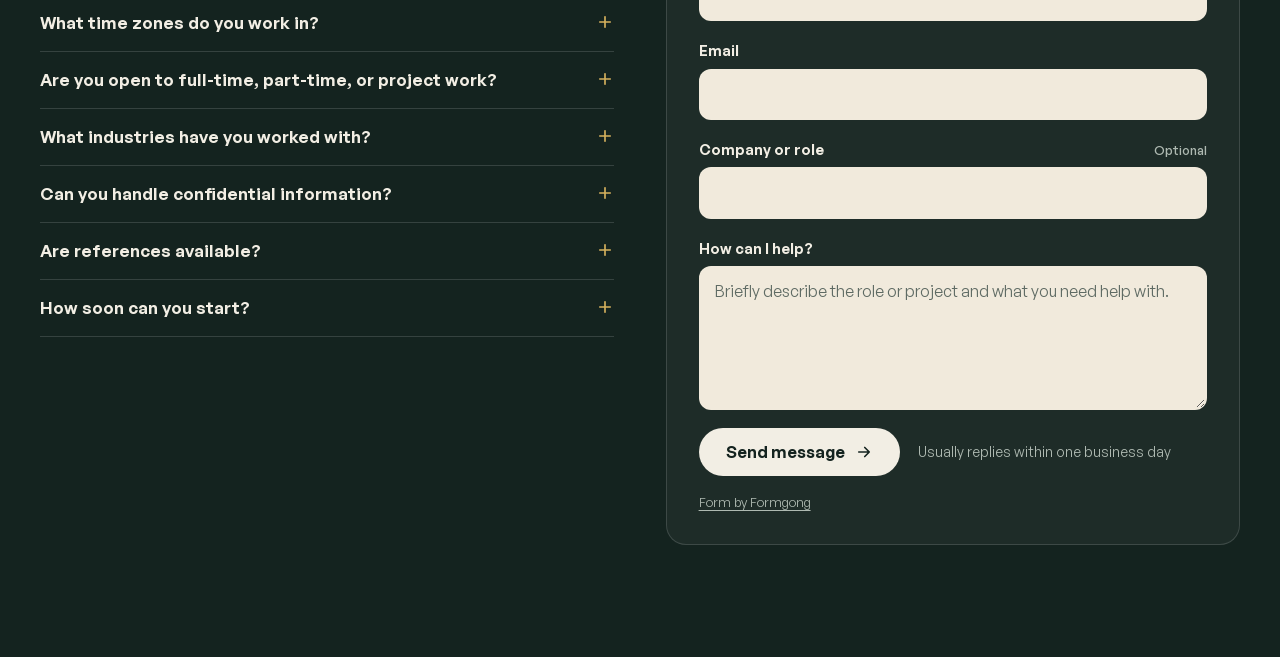
==== commit 8fb5e0fd: "update portfolio" ====
--- a/index.html
+++ b/index.html
@@ -6,6 +6,7 @@
 <title>Daniel Willy Waitz | Operations Support and Lead Generation</title>
 <meta name="theme-color" content="#FAF6EE">
 <script>(function(){var d=document.documentElement,t=null;d.classList.add('js');try{t=localStorage.getItem('theme')}catch(e){}if(t!=='light'&&t!=='dark')t=window.matchMedia&&matchMedia('(prefers-color-scheme: dark)').matches?'dark':'light';d.setAttribute('data-theme',t);if(window.matchMedia&&matchMedia('(prefers-reduced-motion: reduce)').matches)d.classList.add('reduce');var m=document.querySelector('meta[name="theme-color"]');if(m)m.setAttribute('content',t==='dark'?'#0F1A17':'#FAF6EE')})()</script>
+<link rel="canonical" href="https://danielwaitz.com/">
 <link rel="icon" type="image/svg+xml" href="favicon.svg">
 <link rel="icon" type="image/png" href="favicon.png">
 <link rel="apple-touch-icon" href="favicon.png">
@@ -14,14 +15,14 @@
 <meta property="og:site_name" content="Daniel Willy Waitz">
 <meta property="og:title" content="Daniel Willy Waitz | Operations Support and Lead Generation">
 <meta property="og:description" content="Remote operations support, lead generation and CRM management for US-based teams and founders.">
-<meta property="og:url" content="https://daniel-waitz.github.io/portfolio/">
-<meta property="og:image" content="https://daniel-waitz.github.io/portfolio/og-preview.jpg">
+<meta property="og:url" content="https://danielwaitz.com/">
+<meta property="og:image" content="https://danielwaitz.com/og-preview.jpg">
 <meta property="og:image:type" content="image/jpeg">
 <meta property="og:image:width" content="1200">
 <meta property="og:image:height" content="630">
 <meta property="og:image:alt" content="Daniel Willy Waitz: operations support, lead generation and CRM management">
 <meta name="twitter:card" content="summary_large_image">
-<meta name="twitter:image" content="https://daniel-waitz.github.io/portfolio/og-preview.jpg">
+<meta name="twitter:image" content="https://danielwaitz.com/og-preview.jpg">
 <link rel="preload" href="assets/fonts/zodiak.woff2" as="font" type="font/woff2" crossorigin>
 <link rel="preload" href="assets/fonts/general-sans.woff2" as="font" type="font/woff2" crossorigin>
 <link rel="stylesheet" href="assets/css/style.css">
@@ -70,14 +71,14 @@
       <div class="hero-links">
         <ul class="social" aria-label="Find me online">
           <li data-intro="up"><a href="https://www.linkedin.com/in/daniel-waitz" target="_blank" rel="noopener" aria-label="LinkedIn"><img src="assets/logos/linkedin/original.svg" alt="" width="22" height="22"></a></li>
-          <li data-intro="up"><a href="mailto:daniel.willywaitz@gmail.com?subject=Hello%20Daniel" aria-label="Email"><img src="assets/logos/gmail/original.svg" alt="" width="22" height="22"></a></li>
+          <li data-intro="up"><a href="mailto:letswork@danielwaitz.com?subject=Hello%20Daniel" aria-label="Email"><img src="assets/logos/gmail/original.svg" alt="" width="22" height="22"></a></li>
           <li data-intro="up"><a href="https://wa.me/639365730056" target="_blank" rel="noopener" aria-label="WhatsApp"><img src="assets/logos/whatsapp/original.svg" alt="" width="22" height="22"></a></li>
         </ul>
         <a class="btn hero-cta" data-intro="up" href="#contact"><span>Let's work together</span><svg width="18" height="18" viewBox="0 0 24 24" fill="none" stroke="currentColor" stroke-width="2.2" stroke-linecap="round" stroke-linejoin="round" aria-hidden="true"><path d="M5 12h14M13 6l6 6-6 6"/></svg></a>
       </div>
     </div>
     <div class="hero-pic" id="hero-pic">
-      <div class="pic-fly" id="pic-fly"><div class="pic-pop" data-intro="pop"><div class="hero-pic-in" id="hero-pic-in"><img src="assets/img/headshot.webp" width="800" height="800" alt="Portrait of Daniel Willy Waitz" fetchpriority="high"></div></div></div>
+      <div class="pic-fly" id="pic-fly"><div class="pic-pop" data-intro="pop"><div class="hero-pic-in" id="hero-pic-in"><img src="assets/img/daniel-waitz-headshot.webp" width="800" height="800" alt="Daniel Waitz headshot" fetchpriority="high"></div></div></div>
     </div>
   </div>
   <div class="wrap">
@@ -95,7 +96,7 @@
     <h2 id="about-h" data-reveal>About me</h2>
     <div class="about-grid">
       <div class="about-left">
-        <div class="about-pic" id="about-pic"><img class="about-pic-static" src="assets/img/headshot.webp" width="800" height="800" alt=""></div>
+        <div class="about-pic" id="about-pic"><img class="about-pic-static" src="assets/img/daniel-waitz-headshot.webp" width="800" height="800" alt="Daniel Waitz headshot"></div>
         <p class="about-where" data-reveal>I work remotely with startups and growing teams across healthcare, biotech, real estate, dental, hospitality, retail, logistics, and sales.</p>
       </div>
       <div class="about-right">
@@ -543,17 +544,20 @@
       <p class="ct-lede">Got something in the works, whether a role, a project, or an opportunity? I’d love to hear about it.</p>
       <p class="ct-direct">Prefer to reach out directly?</p>
       <ul class="ct-btns">
-        <li class="ct-ic"><a class="ct-mail" href="mailto:daniel.willywaitz@gmail.com?subject=Hello%20Daniel" aria-label="Email me"><img src="assets/logos/gmail/original.svg" alt="" width="26" height="26"></a></li>
+        <li class="ct-ic"><a class="ct-mail" href="mailto:letswork@danielwaitz.com?subject=Hello%20Daniel" aria-label="Email me"><img src="assets/logos/gmail/original.svg" alt="" width="26" height="26"></a></li>
         <li class="ct-ic"><a href="https://www.linkedin.com/in/daniel-waitz" target="_blank" rel="noopener" aria-label="LinkedIn"><img src="assets/logos/linkedin/original.svg" alt="" width="26" height="26"></a></li>
         <li class="ct-ic"><a href="https://wa.me/639365730056" target="_blank" rel="noopener" aria-label="WhatsApp"><img src="assets/logos/whatsapp/original.svg" alt="" width="26" height="26"></a></li>
+        <li class="ct-ic"><a href="https://t.me/DanielWaitz" target="_blank" rel="noopener" aria-label="Telegram"><img src="assets/logos/telegram/original.svg" alt="" width="26" height="26"></a></li>
         <li><a class="btn btn-line" href="assets/Daniel-Willy-Waitz-Resume.pdf" download><svg width="17" height="17" viewBox="0 0 24 24" fill="none" stroke="currentColor" stroke-width="2.2" stroke-linecap="round" stroke-linejoin="round" aria-hidden="true"><path d="M12 4v11M7 10.5 12 15.5l5-5M5 20h14"/></svg><span>Resume</span></a></li>
       </ul>
     </div>
     <div class="ct-grid">
       <div class="ct-form-card">
-        <!-- Replace FORM_ENDPOINT_PLACEHOLDER with your form service URL (for example a Formspree endpoint). -->
-        <form id="ct-form" method="POST" action="FORM_ENDPOINT_PLACEHOLDER" novalidate>
-          <div class="hp" aria-hidden="true"><label for="f-website">Leave this field empty</label><input type="text" id="f-website" name="_gotcha" tabindex="-1" autocomplete="off"></div>
+        <!-- Messages are delivered by Formgong (https://formgong.com). -->
+        <form id="ct-form" method="POST" action="https://formgong.com/submit" novalidate>
+          <input type="hidden" name="access_key" value="fk_okEn9Er4cTCdQ3nCShbyCEAC">
+          <input type="hidden" name="_lang" value="en">
+          <div class="hp" aria-hidden="true"><label for="f-botcheck">Leave this field empty</label><input type="text" id="f-botcheck" name="botcheck" tabindex="-1" autocomplete="off"></div>
           <div class="fld">
             <label for="f-name">Your name</label>
             <input type="text" id="f-name" name="name" autocomplete="name" enterkeyhint="next" required aria-describedby="e-name">
@@ -578,6 +582,7 @@
             <p class="form-note">Usually replies within one business day</p>
           </div>
           <div class="form-status" id="form-status" role="status" aria-live="polite" tabindex="-1" hidden></div>
+          <p class="fg-credit"><a href="https://formgong.com/en/?ref=badge&amp;utm_source=badge&amp;utm_medium=form&amp;utm_campaign=designer" target="_blank" rel="noopener">Form by Formgong</a></p>
         </form>
       </div>
       <div class="faq">
--- a/assets/css/style.css
+++ b/assets/css/style.css
@@ -711,3 +711,9 @@
   .tool-ic{max-width:100%}
   .tool-ic img{max-width:100%;height:auto!important}
 }
+
+.fg-credit{margin-top:16px;font-size:13px;color:var(--muted)}
+.fg-credit a{color:inherit;text-underline-offset:3px}
+.fg-credit a:hover{color:var(--band-text)}
+
+.form-status>span{flex:1 1 220px;min-width:0}
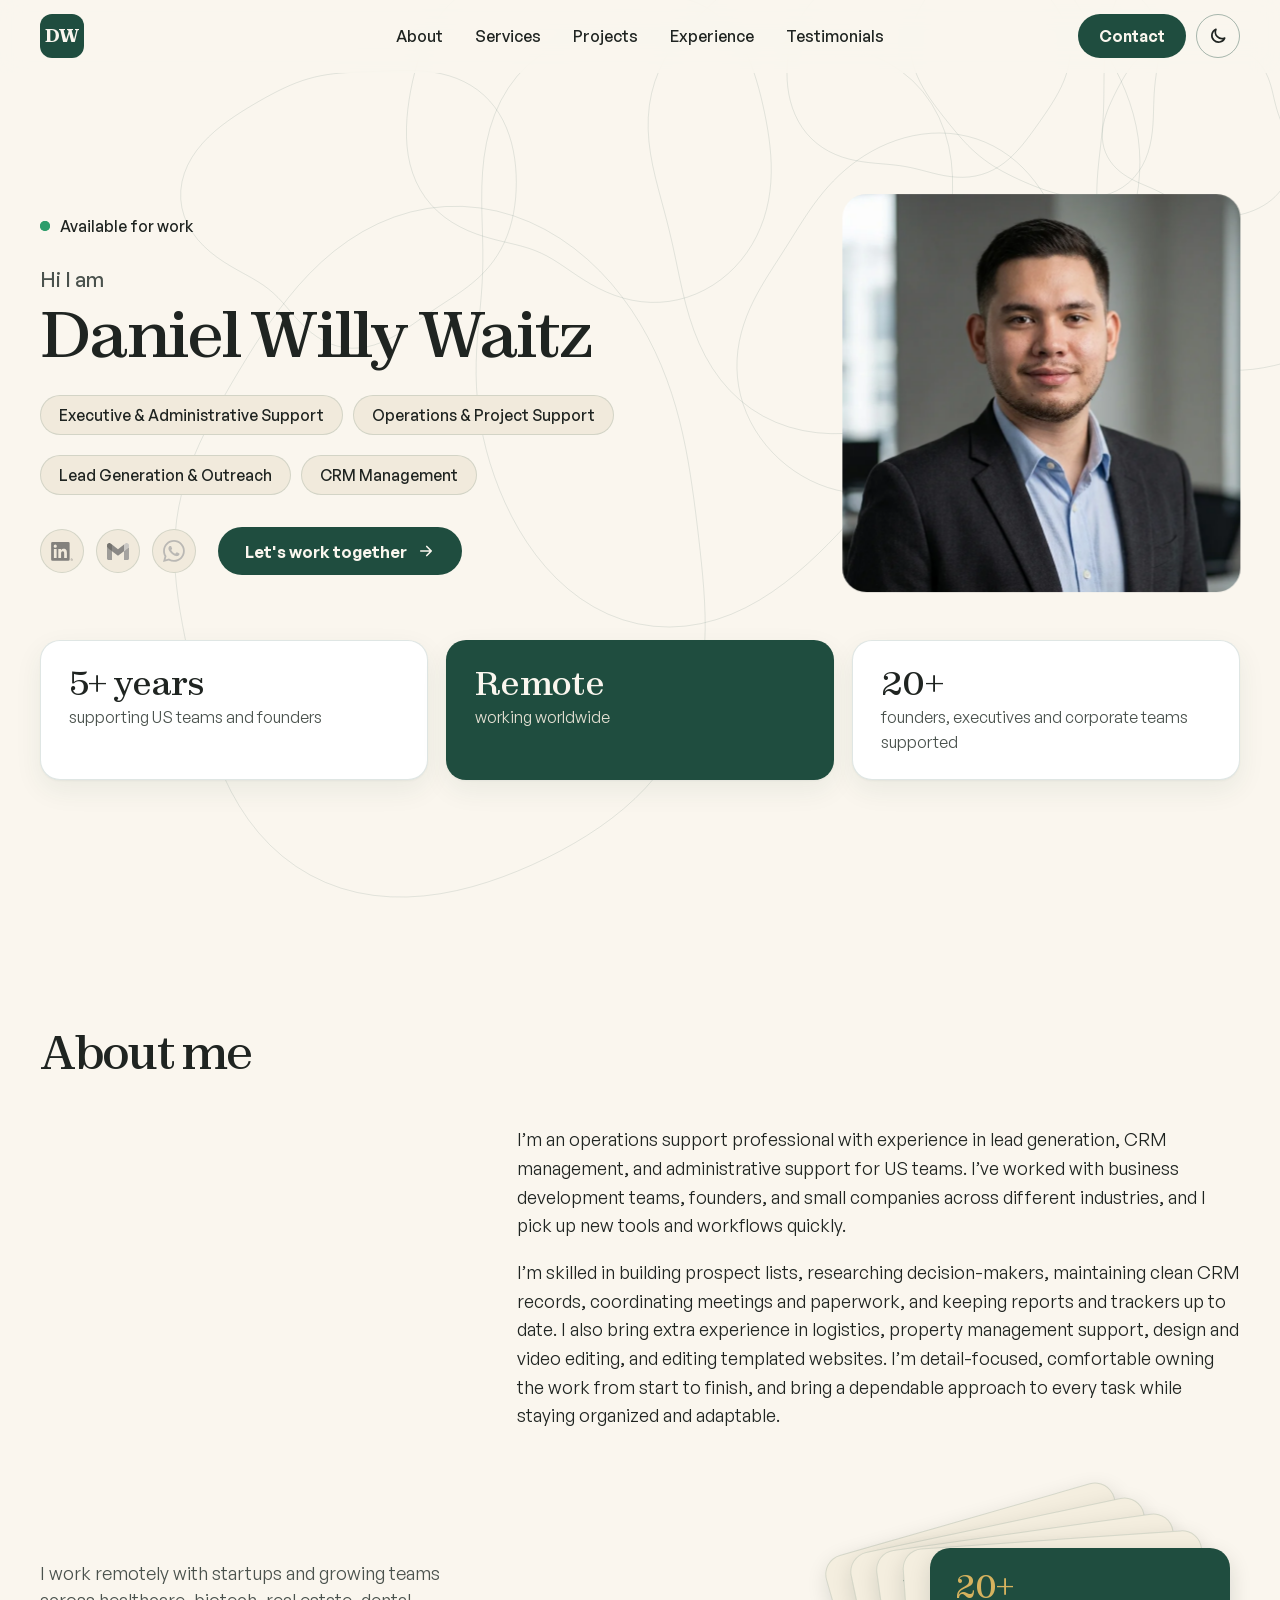
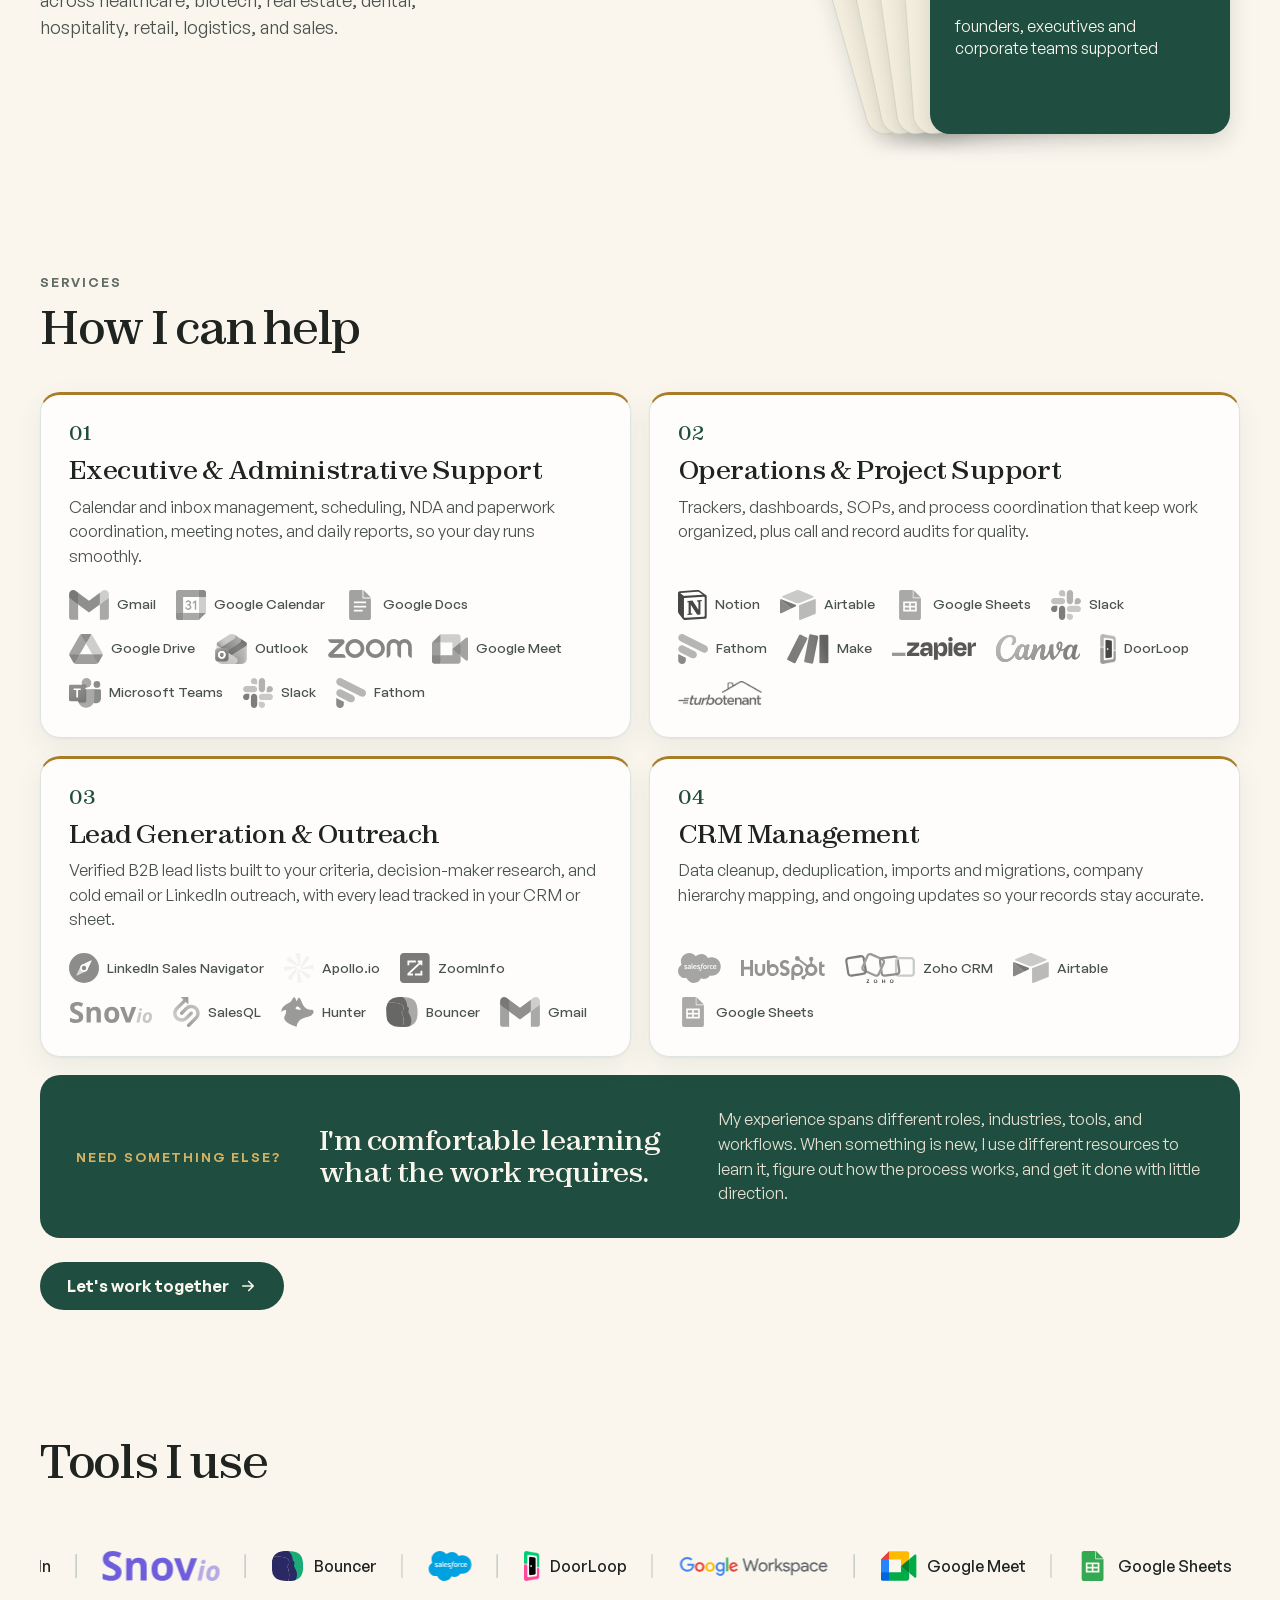
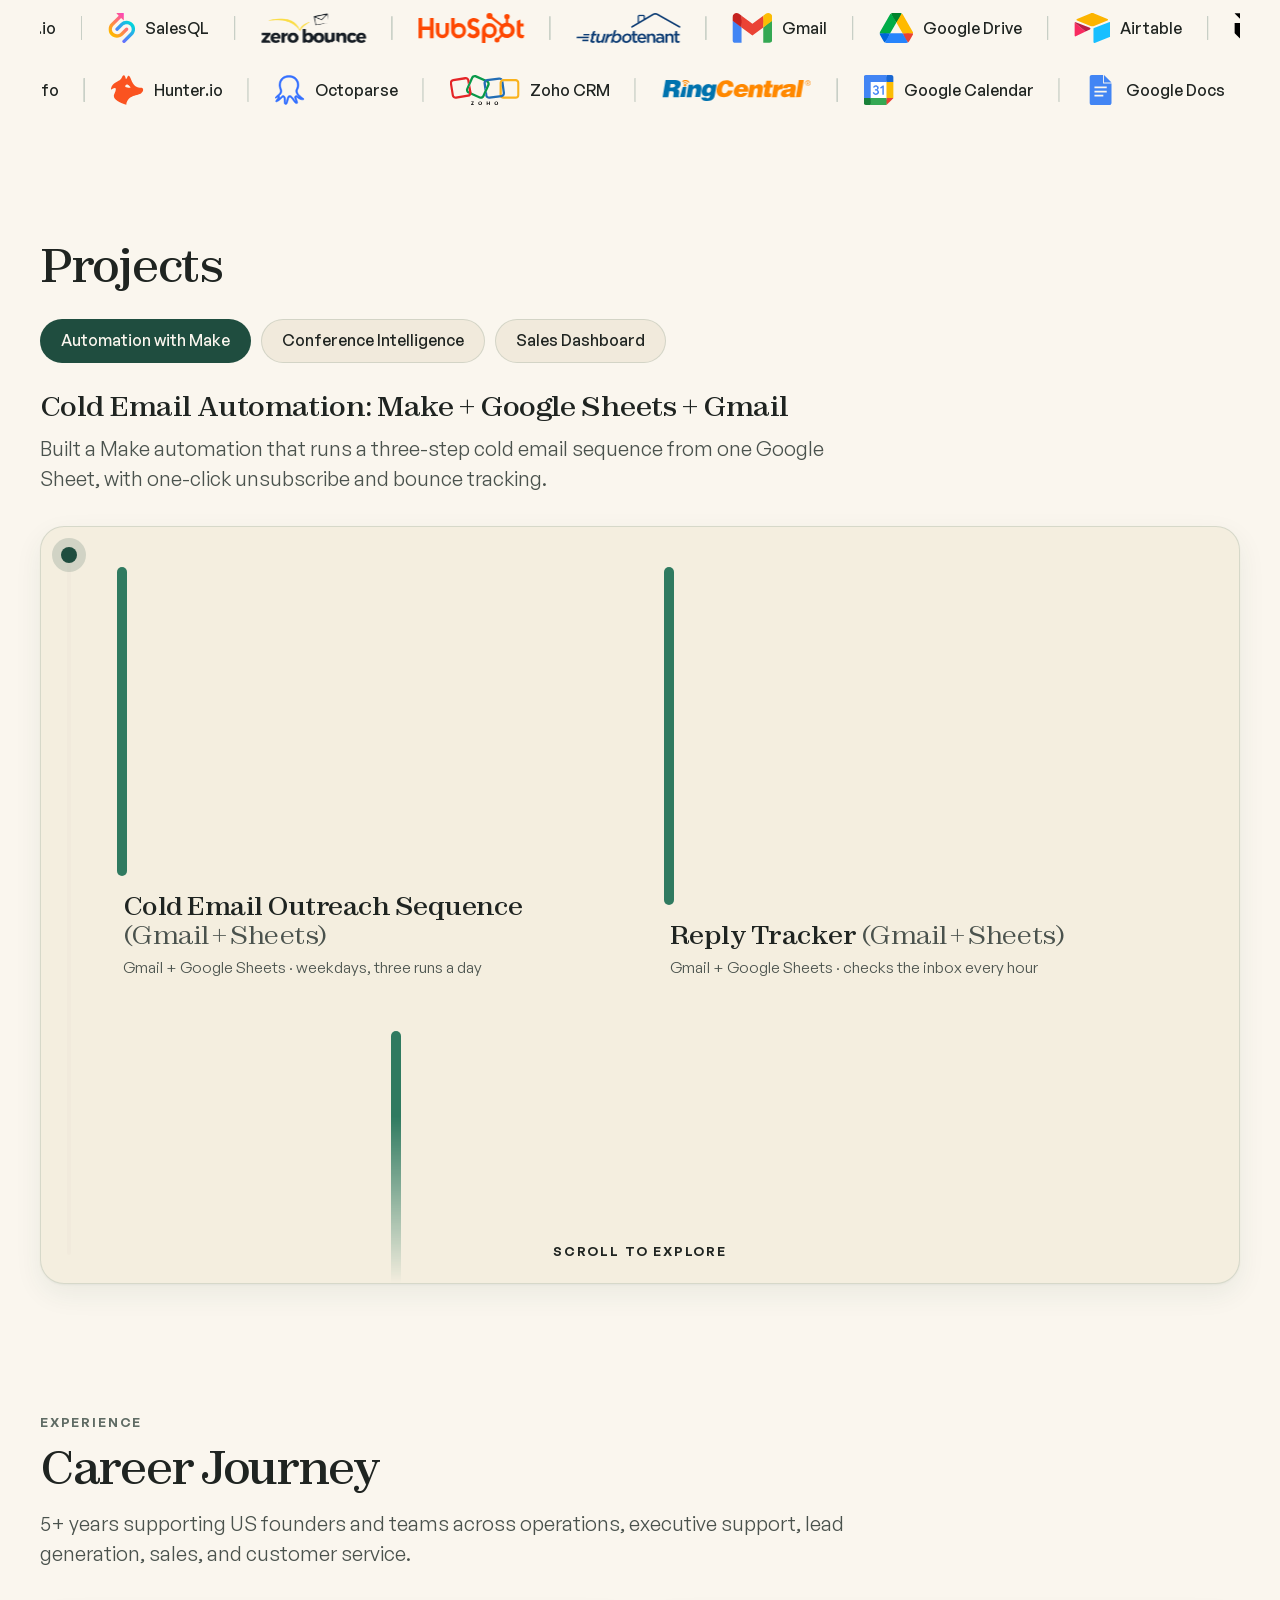
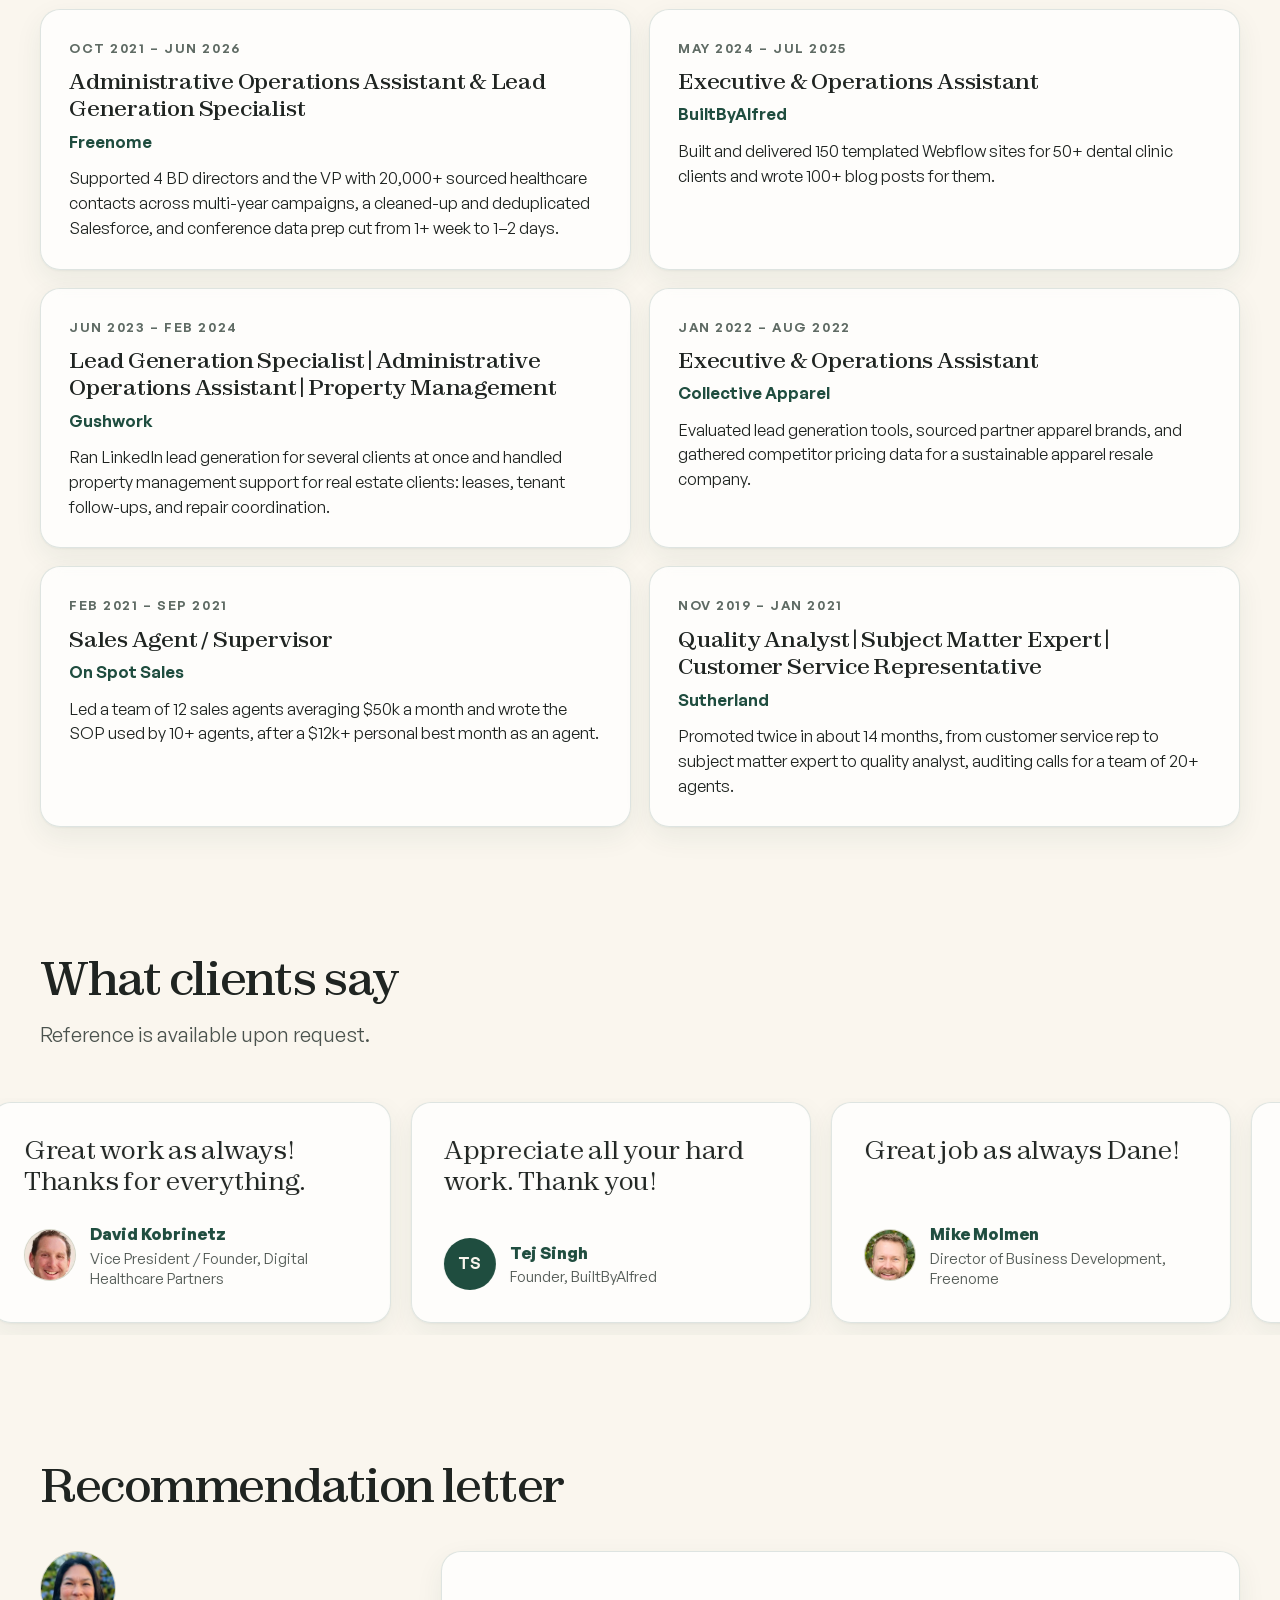
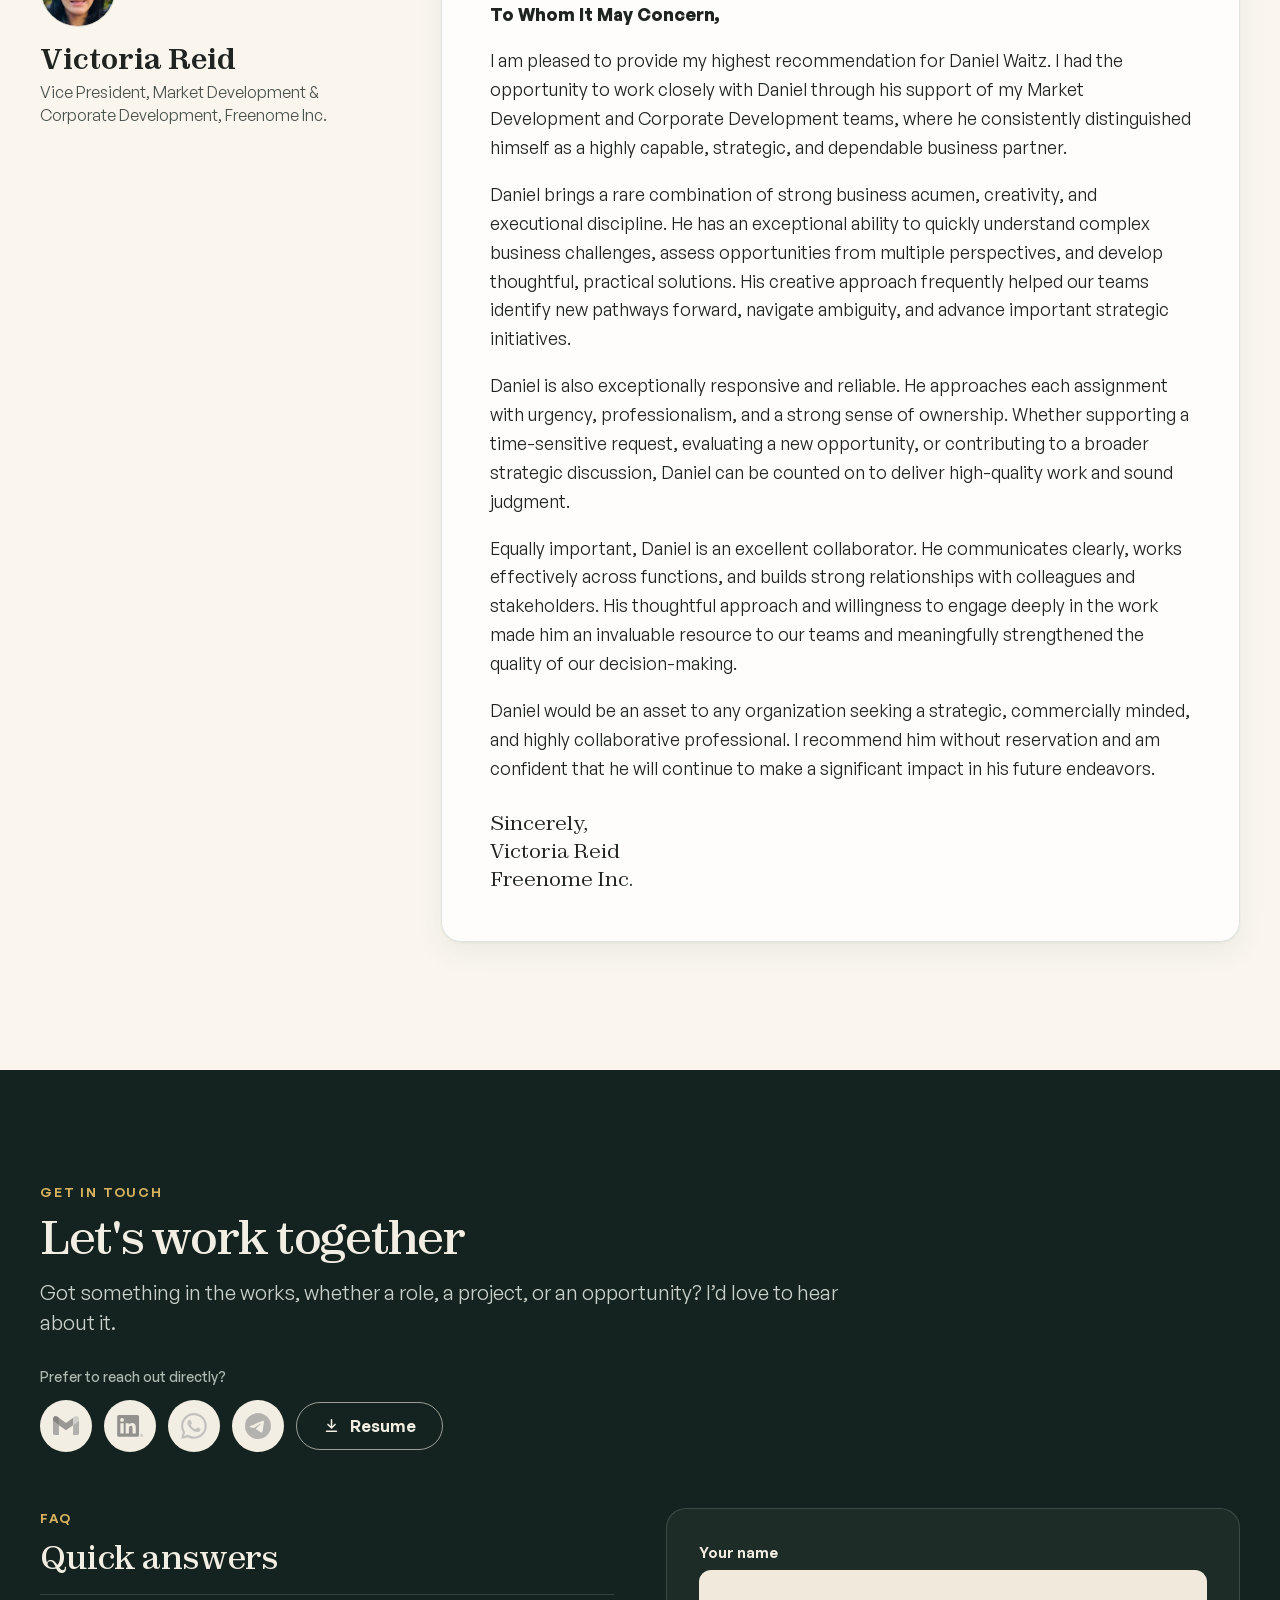
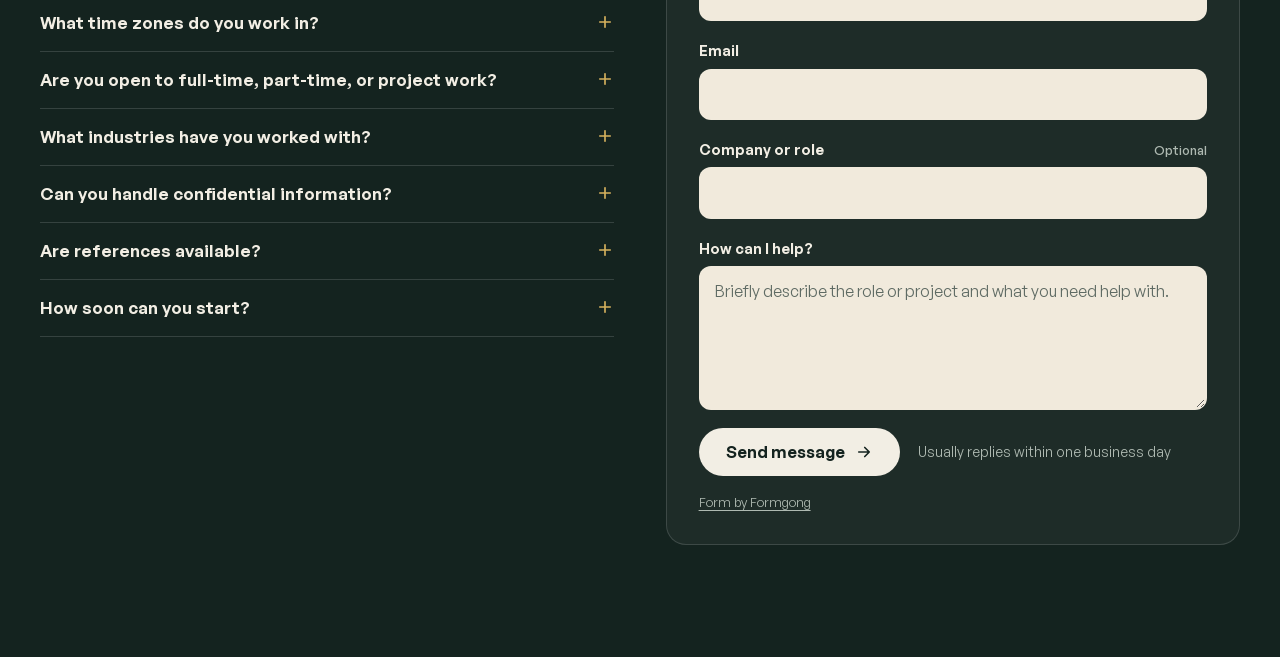
==== commit 5f4237d1: "update portfolio" ====
--- a/index.html
+++ b/index.html
@@ -26,6 +26,26 @@
 <link rel="preload" href="assets/fonts/zodiak.woff2" as="font" type="font/woff2" crossorigin>
 <link rel="preload" href="assets/fonts/general-sans.woff2" as="font" type="font/woff2" crossorigin>
 <link rel="stylesheet" href="assets/css/style.css">
+<script type="application/ld+json">
+{
+  "@context": "https://schema.org",
+  "@type": "Person",
+  "name": "Daniel Willy Waitz",
+  "jobTitle": "Operations Support Specialist",
+  "url": "https://danielwaitz.com/",
+  "image": "https://danielwaitz.com/assets/img/daniel-waitz-headshot.webp",
+  "email": "mailto:letswork@danielwaitz.com",
+  "knowsAbout": [
+    "Lead Generation",
+    "Operations & Project Support",
+    "CRM Management",
+    "Administrative Support"
+  ],
+  "sameAs": [
+    "https://www.linkedin.com/in/daniel-waitz"
+  ]
+}
+</script>
 </head>
 <body>
 <a class="skip" href="#main">Skip to content</a>
@@ -606,5 +626,6 @@
 <script type="application/json" id="cf-data">[{"name": "AACR", "year": "2026", "group": "Oncology", "tone": "butter", "img": "assets/img/conf-aacr-2026.webp", "facts": "4 tabs \u00b7 60 sessions", "tabs": ["Summary", "Session/Presentation", "Speaker/Author Contacts", "Keyword Report"], "url": "https://docs.google.com/spreadsheets/d/1BjZV4zvfyBi2tl0QtrXLKS-658h5Gej684k_pVLr_B8/edit?usp=sharing"}, {"name": "ASCO", "year": "2026", "group": "Oncology", "tone": "butter", "img": "assets/img/conf-asco-2026.webp", "facts": "4 tabs \u00b7 35 abstracts", "tabs": ["Summary", "Abstract", "Authors", "Keywords Report"], "url": "https://docs.google.com/spreadsheets/d/1btBiUh0gBHGcEo05kToDLeHPWG4w_d9s3oBI9JvIniE/edit?usp=sharing"}, {"name": "ATS", "year": "2026", "group": "Pulmonary", "tone": "sky", "img": "assets/img/conf-ats-2026.webp", "facts": "4 tabs \u00b7 30 sessions", "tabs": ["Summary", "Session", "Speakers", "Keywords Report"], "url": "https://docs.google.com/spreadsheets/d/1eGtPfFaBm8z4FpsrRhgVRfCpCebsXtKtpj2ONVEWI2k/edit?usp=sharing"}, {"name": "DDW", "year": "2026", "group": "GI", "tone": "sage", "img": "assets/img/conf-ddw-2026.webp", "facts": "4 tabs \u00b7 60 presentations", "tabs": ["Summary", "Presentation", "Presenters Contacts", "Keywords Report"], "url": "https://docs.google.com/spreadsheets/d/1DiJoEJbmcx3zDdteXUd2U9iGgnklfzFhCusnBJ0fsxk/edit?usp=sharing"}, {"name": "WCLC", "year": "2025", "group": "Pulmonary", "tone": "sky", "img": "assets/img/conf-wclc-2025.webp", "facts": "8 tabs \u00b7 62 sessions, 60 posters", "tabs": ["Summary", "Session", "SessionPoster", "SessionPoster Presenters Contacts", "Keywords Report", "Filtered SessionPoster Data", "Color Formatted SessionPoster", "Color Formatted Filtered SessionPoster Data"], "url": "https://docs.google.com/spreadsheets/d/1KufvxQ_y1dDUM9oCDysMGjstULRAUSkob3FsPdCugPM/edit?usp=sharing"}, {"name": "WCLC", "year": "2026", "group": "Pulmonary", "tone": "sky", "img": "assets/img/conf-wclc-2026.webp", "facts": "7 tabs \u00b7 60 sessions, 60 posters", "tabs": ["Summary", "Session", "Session Keywords Report", "Session Presenters Contact List", "PosterSession", "PosterSession Keywords Report", "PosterSession Presenters Contact List"], "url": "https://docs.google.com/spreadsheets/d/1M-q6mKBcAM-yUjMeKazixAzLS9ltiEVFI5_a4lSd7SQ/edit?usp=sharing"}, {"name": "ESMO", "year": "2025", "group": "Oncology", "tone": "butter", "img": "assets/img/conf-esmo-2025.webp", "facts": "10 tabs", "tabs": ["Summary", "Session", "Session Chairs List", "Session Keywords Report", "Presentation", "Presentation Authors List", "Presentation Keywords Report", "Posters", "Posters Authors List", "Posters Keywords Report"], "url": "https://docs.google.com/spreadsheets/d/1SC-tnTIwxP4f5SyX47eQU-p1U02UZc4MddVS28aInWw/edit?usp=sharing"}, {"name": "ESMO", "year": "2026", "group": "Oncology", "tone": "butter", "img": "assets/img/conf-esmo-2026.webp", "facts": "13 tabs", "tabs": ["Summary", "Session", "Session Chairs List", "Session Keywords Report", "Presentation", "Presentation Authors List", "Presentation Keywords Report", "Posters", "Posters Authors List", "Posters Keywords Report", "ePosters", "ePosters Authors List", "ePosters Keywords Report"], "url": "https://docs.google.com/spreadsheets/d/12z5Asx--URim7j8d_V3YeEbcZoB1BHByhZr0FA0Eees/edit?usp=sharing"}]</script>
 <script type="application/json" id="mk-data">[{"name": "Cold Email Outreach Sequence (Gmail + Sheets)", "facts": "Gmail + Google Sheets \u00b7 weekdays, three runs a day", "img": "assets/img/make-cold-email.webp", "w": 1280, "h": 796, "side": "<p class=\"mk-lead\">Sends a first email and two follow-ups to each contact, spaced the way a person would send them.<\/p><ol class=\"mk-steps\"><li><strong>Find who is due.<\/strong> It searches the sheet for contacts due today, up to 10 per run: second follow-ups first, then first follow-ups, then new contacts.<\/li><li><strong>Route by stage.<\/strong> Each contact goes down the path for their stage.<\/li><li><strong>Wait.<\/strong> A pause of 2 to 3 minutes before every send, so emails never go out in a burst.<\/li><li><strong>Send.<\/strong> Gmail sends the email with an unsubscribe link included.<\/li><li><strong>Update the row.<\/strong> Status, next step and send date are written back to the sheet.<\/li><\/ol><p class=\"mk-note\">Follow-ups go out 3 business days after the first email, and 4 business days after that. Invalid addresses and weekends are skipped, new contacts are capped per day, and anyone who replied, bounced or unsubscribed drops out.<\/p>"}, {"name": "Reply Tracker (Gmail + Sheets)", "facts": "Gmail + Google Sheets \u00b7 checks the inbox every hour", "img": "assets/img/make-reply-tracker.webp", "w": 1280, "h": 796, "side": "<p class=\"mk-lead\">Checks the inbox every hour and keeps the sheet in step with what came back.<\/p><ol class=\"mk-steps\"><li><strong>Read the inbox.<\/strong> It looks at recent emails and ignores anything older than a few hours.<\/li><li><strong>Sort each email.<\/strong> A bounce marks that contact Bounced. An out-of-office reply adds a note and the sequence keeps going. A real reply gets a Gmail label, sets the status to Replied and the next step to \u201cRespond to lead\u201d, and stops the sequence.<\/li><li><strong>Stay safe on repeats.<\/strong> Rows already marked are skipped, so a message can be seen twice without harm.<\/li><\/ol>"}, {"name": "Unsubscribe Handler (Confirm first)", "facts": "Webhook + Google Sheets \u00b7 runs when a link is clicked", "img": "assets/img/make-unsubscribe.webp", "w": 1486, "h": 614, "side": "<p class=\"mk-lead\">A one-click opt-out that makes sure nobody is emailed again.<\/p><ol class=\"mk-steps\"><li><strong>Click.<\/strong> The link in every email carries the recipient&#x27;s address to a webhook.<\/li><li><strong>Confirm.<\/strong> A first visit shows a confirm button, so email scanners that open links automatically cannot unsubscribe anyone by accident.<\/li><li><strong>Done.<\/strong> After confirming, a short \u201cYou&#x27;ve been unsubscribed\u201d page appears.<\/li><li><strong>Record it.<\/strong> The sheet marks that contact Unsubscribed, and the sequence skips them from then on.<\/li><\/ol>"}]</script>
 <script src="assets/js/app.js" defer></script>
+<!-- Cloudflare Web Analytics --><script type='module' src='https://static.cloudflareinsights.com/beacon.min.js' data-cf-beacon='{"token": "03c1bfb91fb14b0abba3f5978959fd2a"}'></script><!-- End Cloudflare Web Analytics -->
 </body>
 </html>
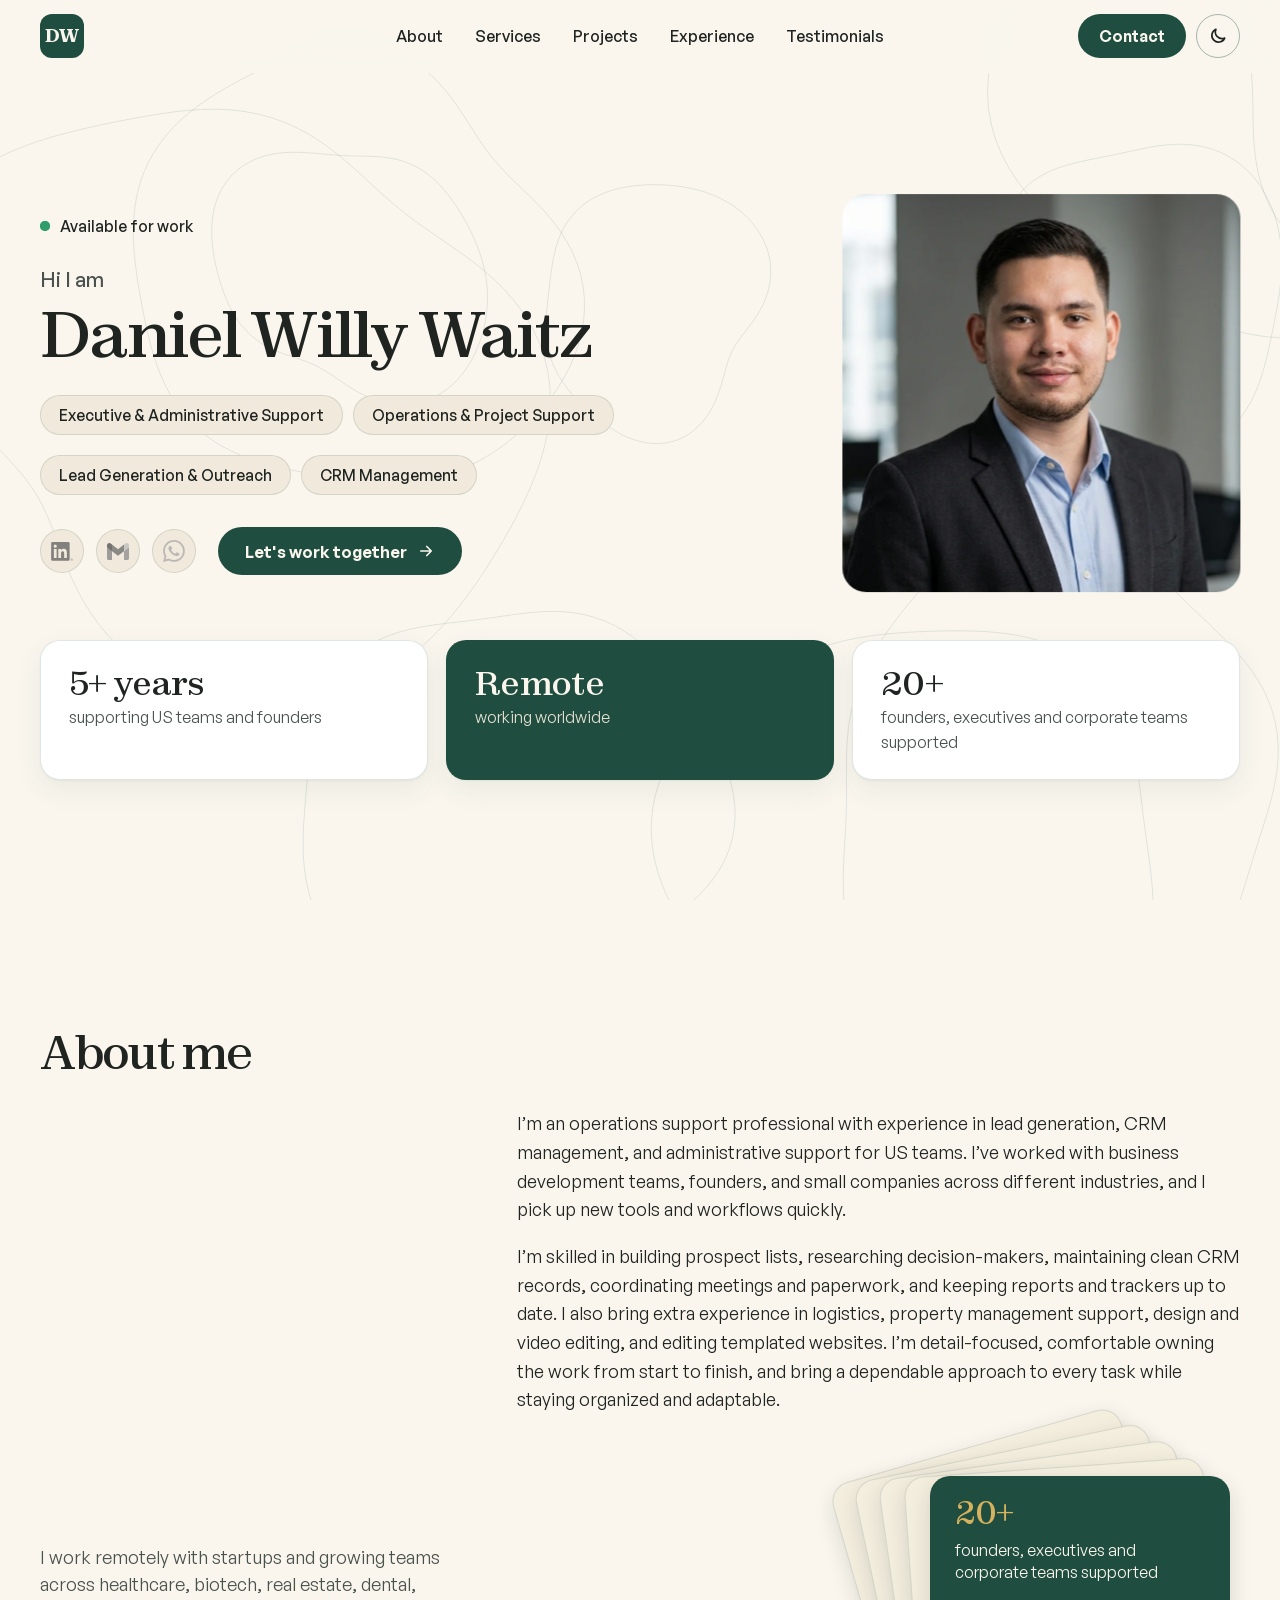
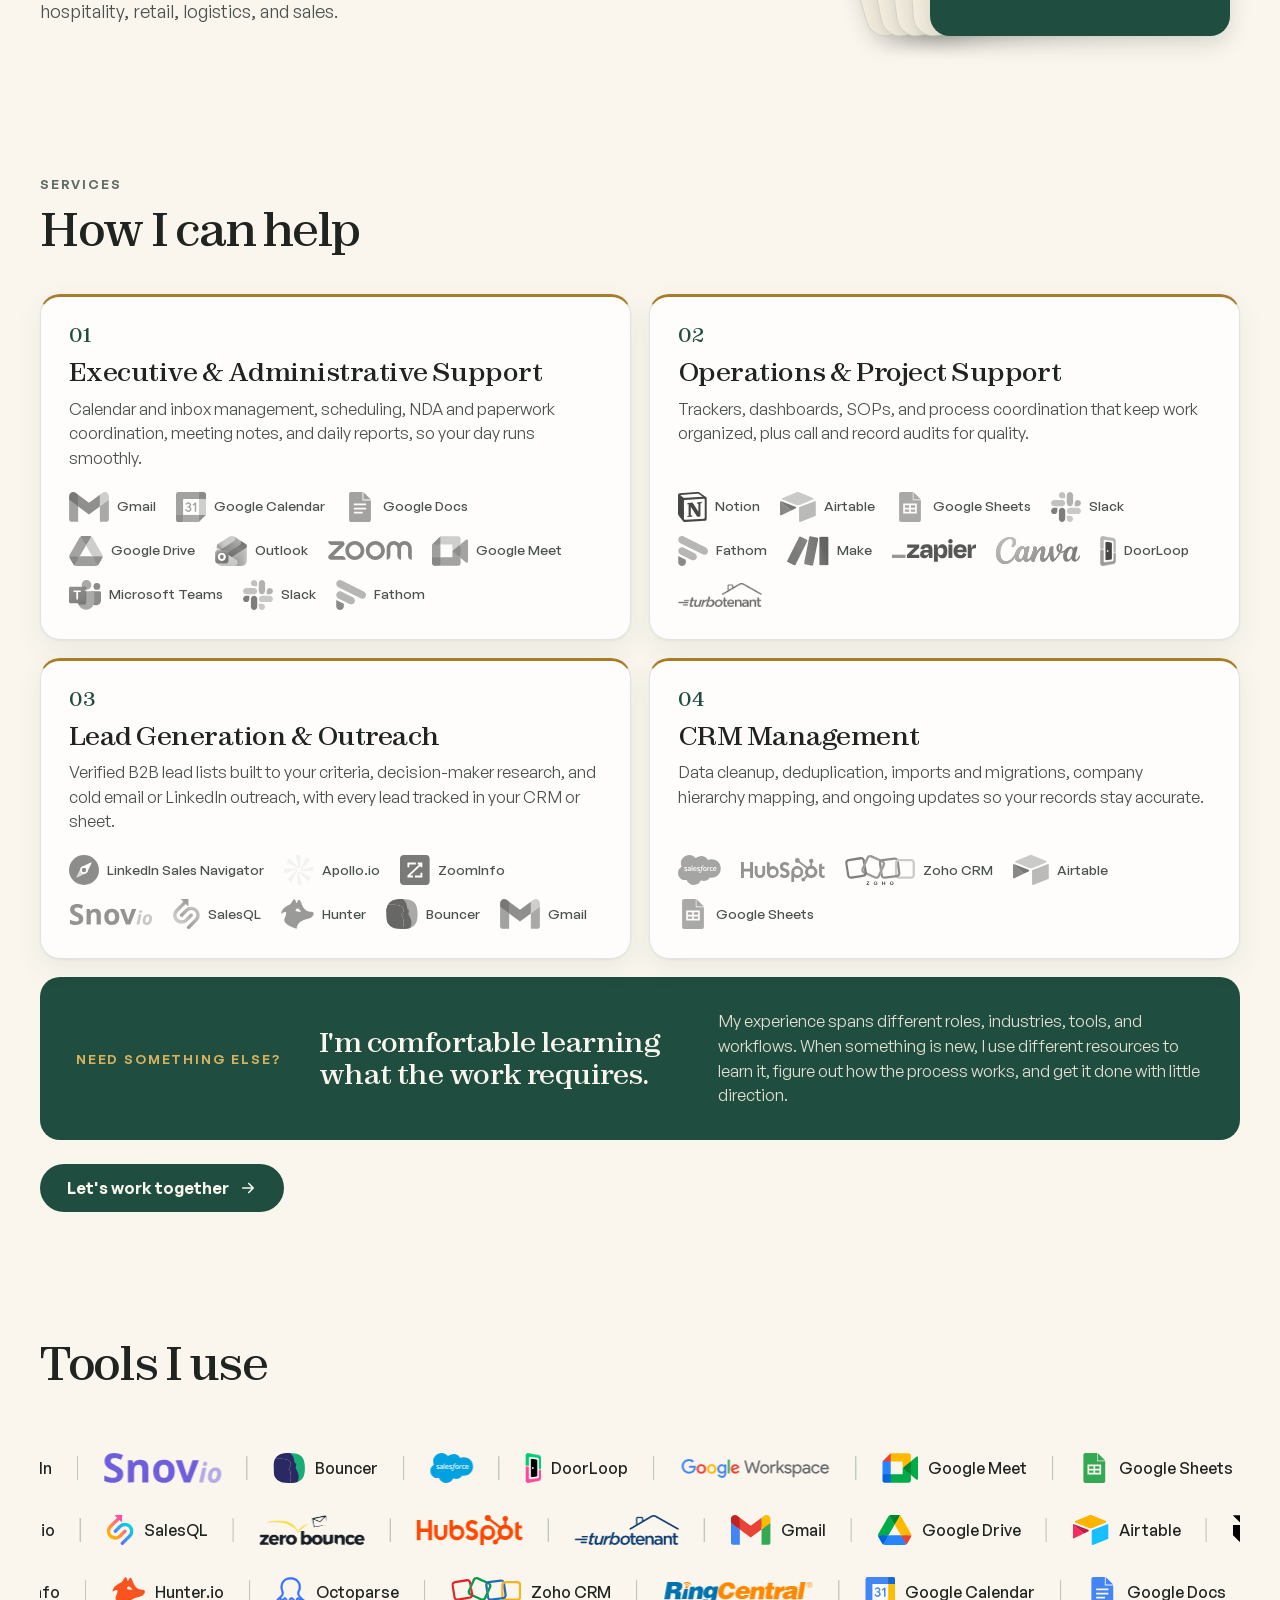
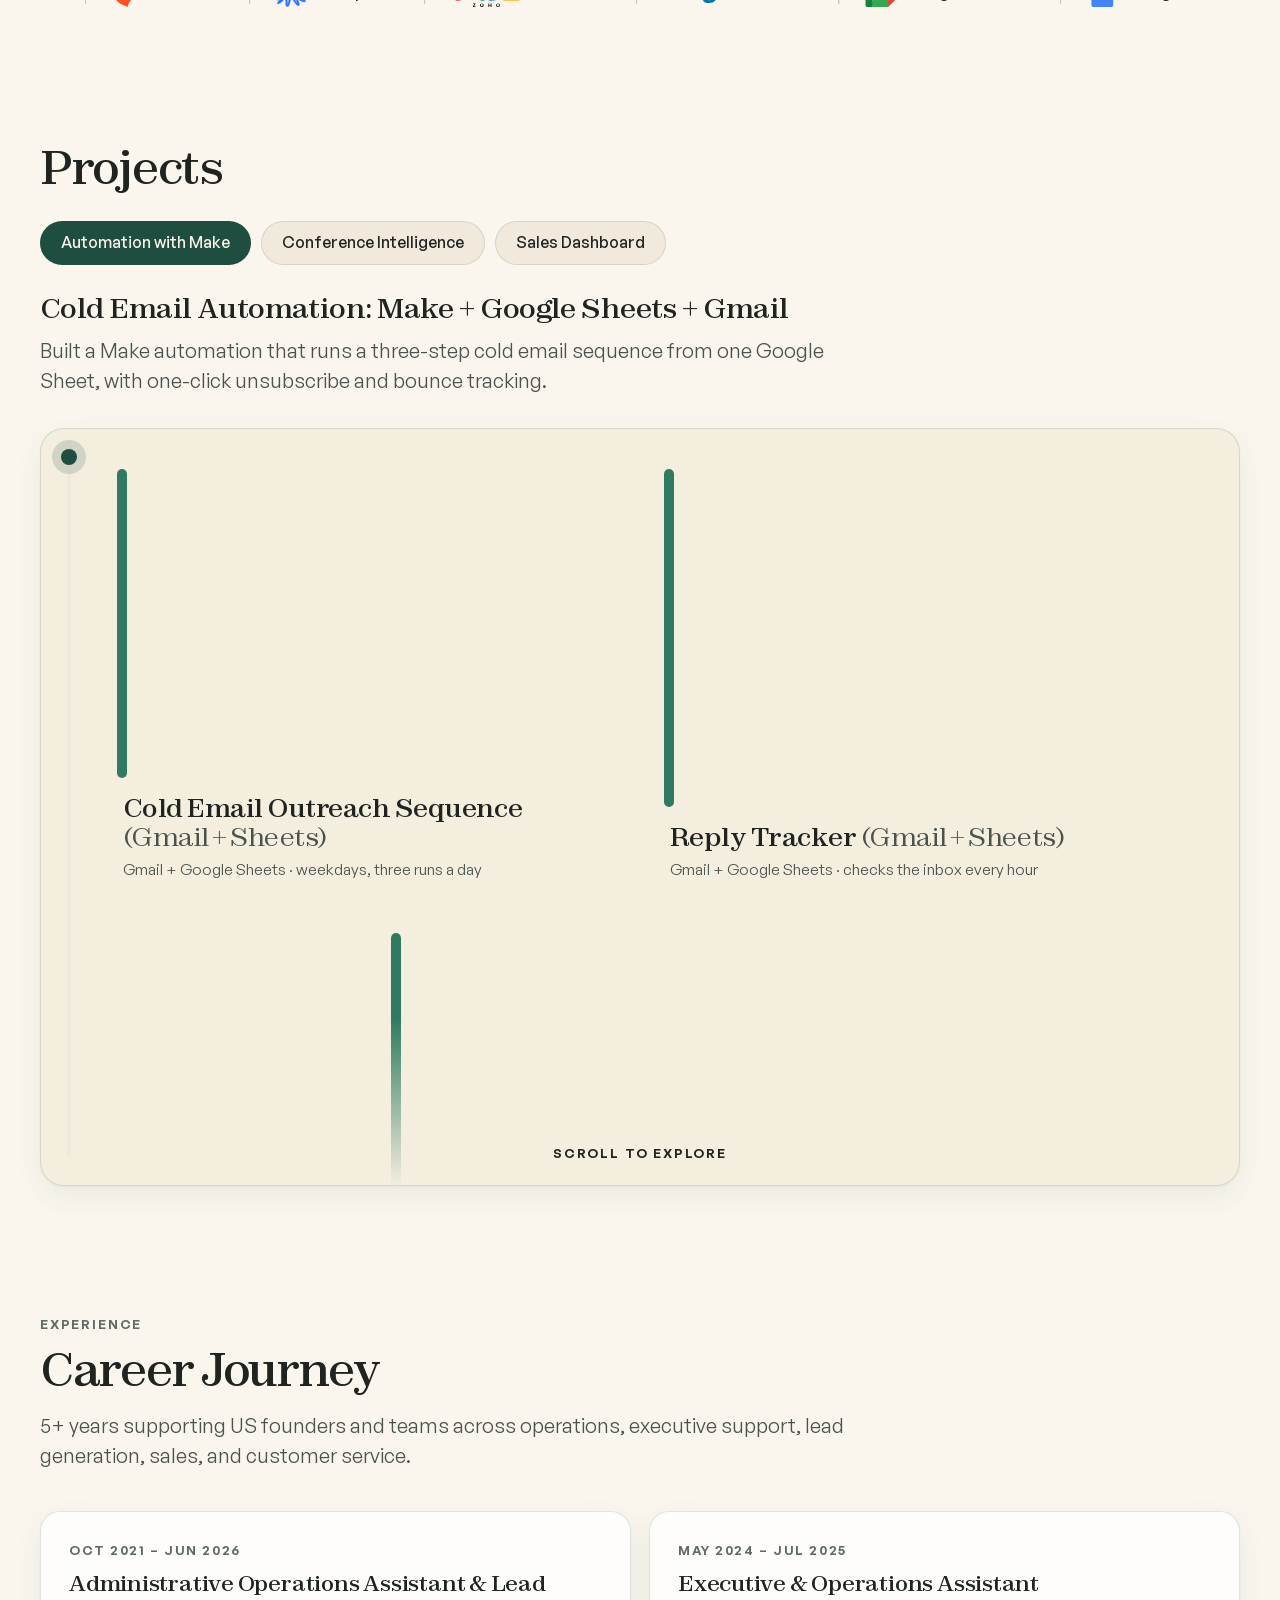
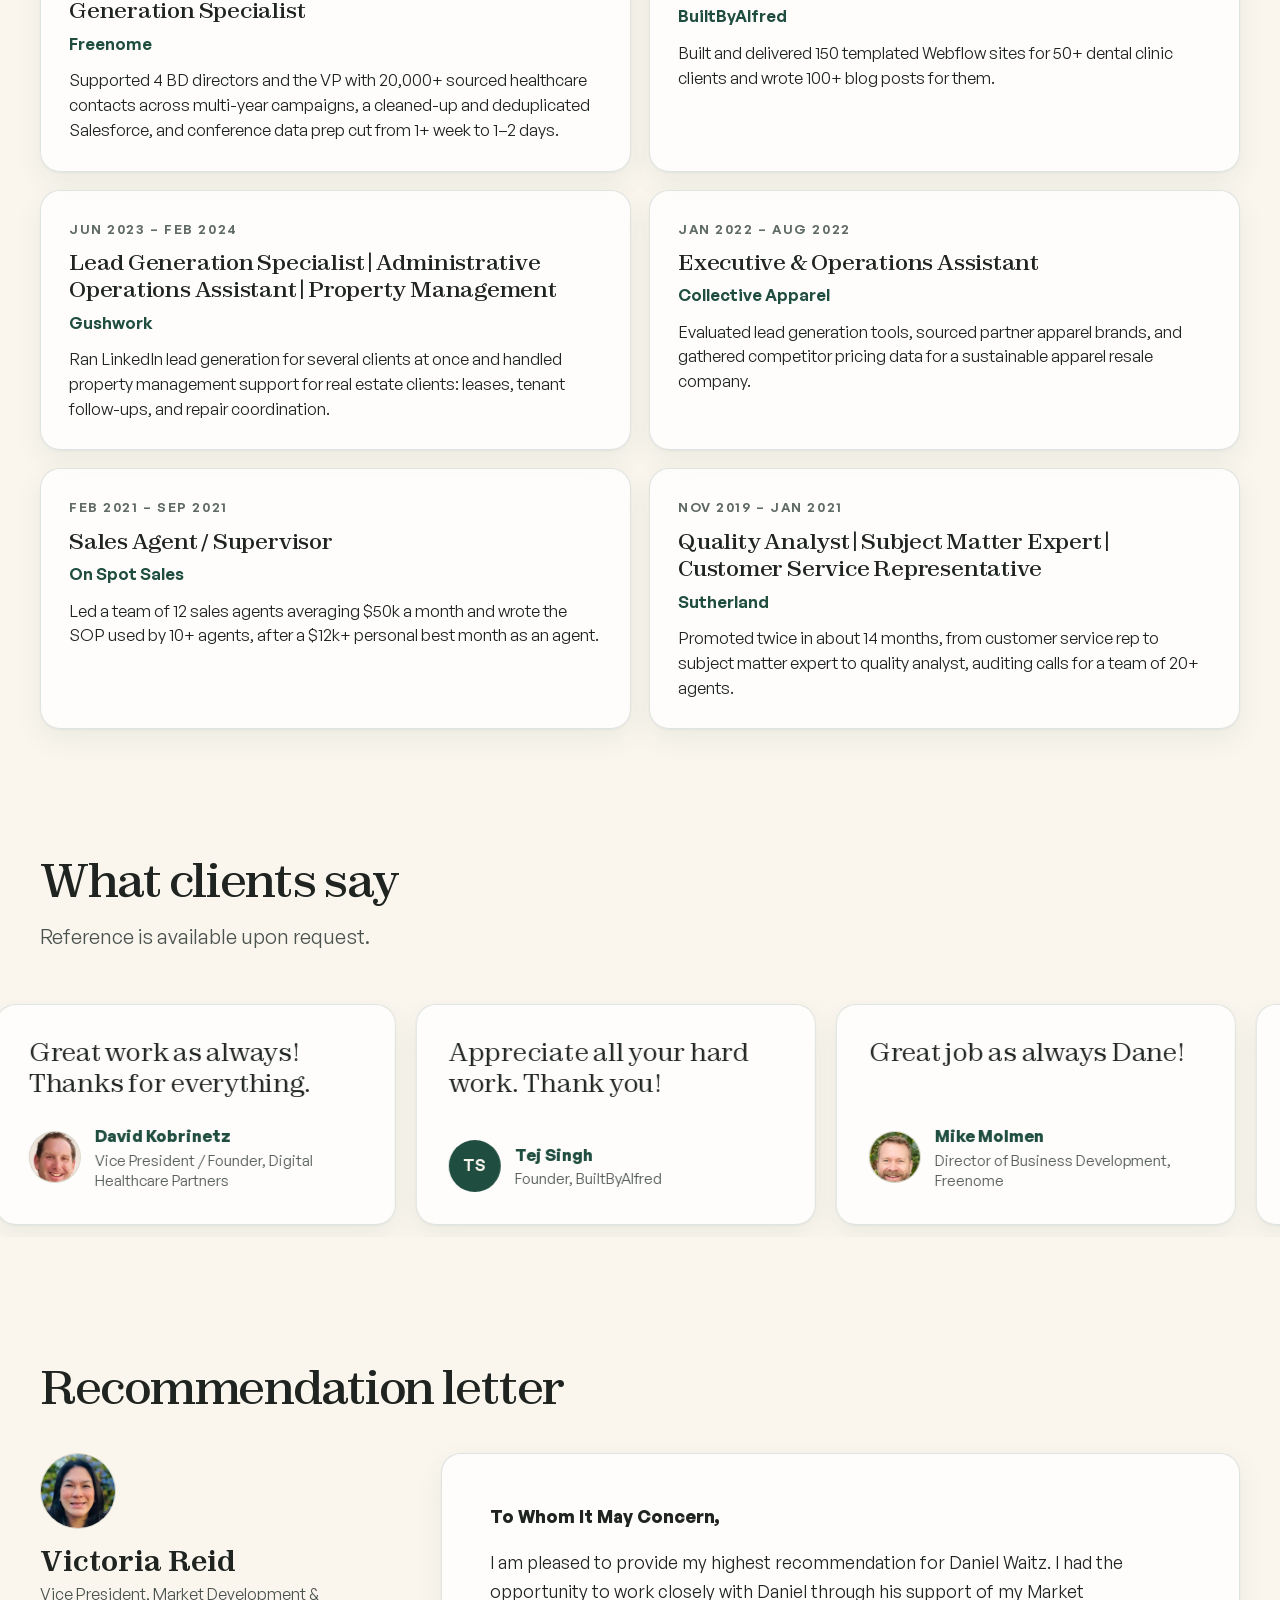
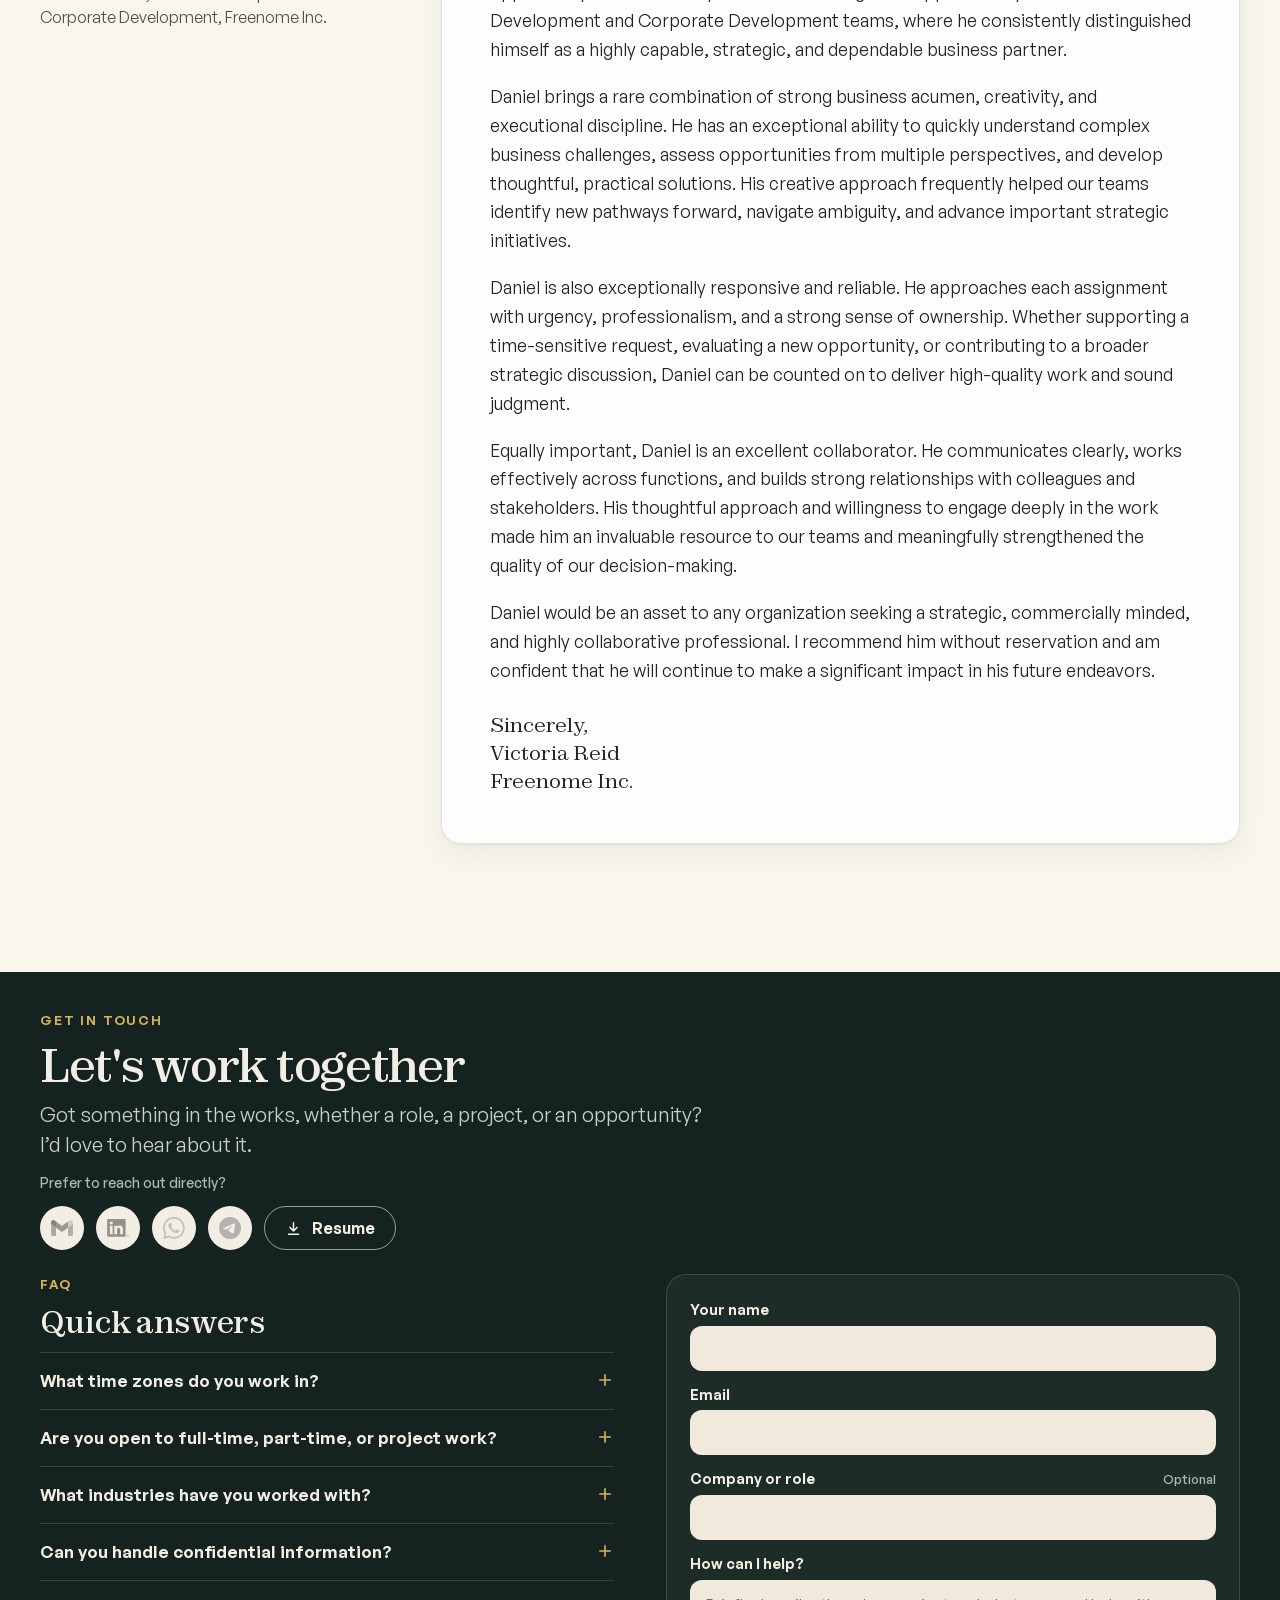
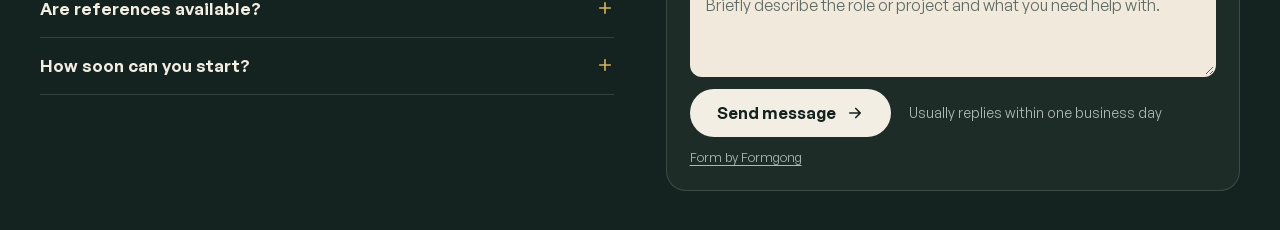
==== commit 4ec7901f: "update portfolio" ====
--- a/index.html
+++ b/index.html
@@ -63,7 +63,7 @@
       <a class="btn btn-sm nav-cta" href="#contact">Contact</a>
     </nav>
     <div class="bar-end">
-    <a class="btn btn-sm bar-cta" href="#contact">Contact</a>
+    <a class="btn btn-sm btn-pulse bar-cta" href="#contact">Contact</a>
     <button type="button" class="rnd-btn theme-btn" id="theme-btn" aria-label="Switch to dark theme">
       <svg class="ic-moon" width="20" height="20" viewBox="0 0 24 24" fill="none" stroke="currentColor" stroke-width="2" stroke-linecap="round" stroke-linejoin="round" aria-hidden="true"><path d="M20 14.5A8 8 0 0 1 9.5 4a8 8 0 1 0 10.5 10.5z"/></svg>
       <svg class="ic-sun" width="20" height="20" viewBox="0 0 24 24" fill="none" stroke="currentColor" stroke-width="2" stroke-linecap="round" stroke-linejoin="round" aria-hidden="true"><circle cx="12" cy="12" r="4"/><path d="M12 2.5v2M12 19.5v2M2.5 12h2M19.5 12h2M5.2 5.2l1.4 1.4M17.4 17.4l1.4 1.4M5.2 18.8l1.4-1.4M17.4 6.6l1.4-1.4"/></svg>
@@ -94,7 +94,7 @@
           <li data-intro="up"><a href="mailto:letswork@danielwaitz.com?subject=Hello%20Daniel" aria-label="Email"><img src="assets/logos/gmail/original.svg" alt="" width="22" height="22"></a></li>
           <li data-intro="up"><a href="https://wa.me/639365730056" target="_blank" rel="noopener" aria-label="WhatsApp"><img src="assets/logos/whatsapp/original.svg" alt="" width="22" height="22"></a></li>
         </ul>
-        <a class="btn hero-cta" data-intro="up" href="#contact"><span>Let's work together</span><svg width="18" height="18" viewBox="0 0 24 24" fill="none" stroke="currentColor" stroke-width="2.2" stroke-linecap="round" stroke-linejoin="round" aria-hidden="true"><path d="M5 12h14M13 6l6 6-6 6"/></svg></a>
+        <a class="btn btn-pulse hero-cta" data-intro="up" href="#contact"><span>Let's work together</span><svg width="18" height="18" viewBox="0 0 24 24" fill="none" stroke="currentColor" stroke-width="2.2" stroke-linecap="round" stroke-linejoin="round" aria-hidden="true"><path d="M5 12h14M13 6l6 6-6 6"/></svg></a>
       </div>
     </div>
     <div class="hero-pic" id="hero-pic">
@@ -561,15 +561,17 @@
     <div class="ct-head">
       <p class="eyebrow">Get in touch</p>
       <h2 id="ct-h">Let's work together</h2>
-      <p class="ct-lede">Got something in the works, whether a role, a project, or an opportunity? I’d love to hear about it.</p>
-      <p class="ct-direct">Prefer to reach out directly?</p>
-      <ul class="ct-btns">
-        <li class="ct-ic"><a class="ct-mail" href="mailto:letswork@danielwaitz.com?subject=Hello%20Daniel" aria-label="Email me"><img src="assets/logos/gmail/original.svg" alt="" width="26" height="26"></a></li>
-        <li class="ct-ic"><a href="https://www.linkedin.com/in/daniel-waitz" target="_blank" rel="noopener" aria-label="LinkedIn"><img src="assets/logos/linkedin/original.svg" alt="" width="26" height="26"></a></li>
-        <li class="ct-ic"><a href="https://wa.me/639365730056" target="_blank" rel="noopener" aria-label="WhatsApp"><img src="assets/logos/whatsapp/original.svg" alt="" width="26" height="26"></a></li>
-        <li class="ct-ic"><a href="https://t.me/DanielWaitz" target="_blank" rel="noopener" aria-label="Telegram"><img src="assets/logos/telegram/original.svg" alt="" width="26" height="26"></a></li>
-        <li><a class="btn btn-line" href="assets/Daniel-Willy-Waitz-Resume.pdf" download><svg width="17" height="17" viewBox="0 0 24 24" fill="none" stroke="currentColor" stroke-width="2.2" stroke-linecap="round" stroke-linejoin="round" aria-hidden="true"><path d="M12 4v11M7 10.5 12 15.5l5-5M5 20h14"/></svg><span>Resume</span></a></li>
-      </ul>
+      <p class="ct-lede">Got something in the works, whether a role, a project, or an opportunity?<br class="br-wide"> <span class="nowrap">I’d love to hear about it.</span></p>
+      <div class="ct-direct-wrap">
+        <p class="ct-direct">Prefer to reach out directly?</p>
+        <ul class="ct-btns">
+          <li class="ct-ic"><a class="ct-mail" href="mailto:letswork@danielwaitz.com?subject=Hello%20Daniel" aria-label="Email me"><img src="assets/logos/gmail/original.svg" alt="" width="26" height="26"></a></li>
+          <li class="ct-ic"><a href="https://www.linkedin.com/in/daniel-waitz" target="_blank" rel="noopener" aria-label="LinkedIn"><img src="assets/logos/linkedin/original.svg" alt="" width="26" height="26"></a></li>
+          <li class="ct-ic"><a href="https://wa.me/639365730056" target="_blank" rel="noopener" aria-label="WhatsApp"><img src="assets/logos/whatsapp/original.svg" alt="" width="26" height="26"></a></li>
+          <li class="ct-ic"><a href="https://t.me/DanielWaitz" target="_blank" rel="noopener" aria-label="Telegram"><img src="assets/logos/telegram/original.svg" alt="" width="26" height="26"></a></li>
+          <li><a class="btn btn-line btn-sm" href="assets/Daniel-Willy-Waitz-Resume.pdf" download><svg width="17" height="17" viewBox="0 0 24 24" fill="none" stroke="currentColor" stroke-width="2.2" stroke-linecap="round" stroke-linejoin="round" aria-hidden="true"><path d="M12 4v11M7 10.5 12 15.5l5-5M5 20h14"/></svg><span>Resume</span></a></li>
+        </ul>
+      </div>
     </div>
     <div class="ct-grid">
       <div class="ct-form-card">
@@ -594,7 +596,7 @@
           </div>
           <div class="fld">
             <label for="f-msg">How can I help?</label>
-            <textarea id="f-msg" name="message" rows="5" enterkeyhint="send" required placeholder="Briefly describe the role or project and what you need help with." aria-describedby="e-msg"></textarea>
+            <textarea id="f-msg" name="message" rows="3" enterkeyhint="send" required placeholder="Briefly describe the role or project and what you need help with." aria-describedby="e-msg"></textarea>
             <p class="fld-err" id="e-msg" hidden><svg width="16" height="16" viewBox="0 0 24 24" fill="none" stroke="currentColor" stroke-width="2.2" stroke-linecap="round" stroke-linejoin="round" aria-hidden="true"><circle cx="12" cy="12" r="9"/><path d="M12 7.5v5.5M12 16.5v.01"/></svg><span>Please tell me a little about what you need.</span></p>
           </div>
           <div class="form-foot">
--- a/assets/css/style.css
+++ b/assets/css/style.css
@@ -83,6 +83,8 @@
 .skip:focus{top:12px}
 .wrap{width:min(var(--wrap),100% - 2*var(--pad));margin-inline:auto}
 section[id]{scroll-margin-top:calc(var(--bar-h) + env(safe-area-inset-top,0px) + 12px)}
+.sec[id]{scroll-margin-top:calc(var(--bar-h) + env(safe-area-inset-top,0px) + 28px - var(--section))}
+.contact[id]{scroll-margin-top:calc(var(--bar-h) + env(safe-area-inset-top,0px))}
 
 /* ---------- animated line background ---------- */
 .bg-lines{position:fixed;inset:0;width:100%;height:100%;z-index:0;pointer-events:none}
@@ -215,7 +217,8 @@
 html[data-theme="dark"] .social img{filter:none;opacity:1}
 
 /* ---------- about ---------- */
-.about-grid{display:grid;grid-template-columns:minmax(0,.8fr) minmax(0,1.4fr);gap:clamp(32px,5vw,80px);align-items:start;margin-top:clamp(28px,4vw,48px)}
+.about-grid{display:grid;grid-template-columns:minmax(0,.8fr) minmax(0,1.4fr);gap:clamp(32px,5vw,80px);align-items:start;margin-top:clamp(20px,2.6vw,32px)}
+@media (min-width:901px){.about-left{max-width:min(100%,calc(100dvh - var(--bar-h) - 260px))}}
 .about-pic{width:100%;aspect-ratio:1;border-radius:24px;overflow:hidden}
 .about-pic-static{width:100%;height:100%;object-fit:cover}
 .js:not(.reduce) .about-pic-static{visibility:hidden}
@@ -229,12 +232,12 @@
 .about-right{min-width:0}
 /* fanned deck of highlight cards */
 @property --pop{syntax:'<angle>';inherits:false;initial-value:0deg}
-.deck-wrap{display:flex;justify-content:flex-end;margin-top:clamp(28px,3.5vw,44px)}
-.deck{position:relative;width:min(100%,400px);height:270px}
-.deck-card{--k:0;position:absolute;right:10px;bottom:10px;width:300px;height:186px;transform-origin:50% 100%;
+.deck-wrap{display:flex;justify-content:flex-end;margin-top:4px}
+.deck{position:relative;width:min(100%,400px);height:228px}
+.deck-card{--k:0;position:absolute;right:10px;bottom:10px;width:300px;height:160px;transform-origin:50% 100%;
   rotate:calc(var(--k) * -4deg - var(--pop));translate:calc(var(--k) * -16px) calc(var(--k) * -9px);
   transition:rotate .6s var(--ease),translate .6s var(--ease),scale .35s var(--ease)}
-.deck-btn{display:flex;flex-direction:column;justify-content:flex-start;gap:12px;width:100%;height:100%;padding:22px 24px;border:1px solid var(--border);border-radius:var(--r);background:var(--tile-solid);color:var(--txt);text-align:left;cursor:pointer;box-shadow:0 8px 22px rgba(15,26,23,.14)}
+.deck-btn{display:flex;flex-direction:column;justify-content:flex-start;gap:10px;width:100%;height:100%;padding:20px 24px;border:1px solid var(--border);border-radius:var(--r);background:var(--tile-solid);color:var(--txt);text-align:left;cursor:pointer;box-shadow:0 8px 22px rgba(15,26,23,.14)}
 .deck-card.is-front .deck-btn{background:var(--deep);color:var(--on-deep);border-color:transparent}
 .deck-card.is-front .deck-n{color:var(--gold)}
 .deck-n{font-family:var(--display);font-weight:500;font-size:32px;line-height:1;letter-spacing:-.03em;white-space:nowrap;color:var(--link)}
@@ -538,31 +541,34 @@
 @media (max-width:860px){.lt-grid{grid-template-columns:1fr}.lt-who{position:static}}
 
 /* ---------- contact (closing band) ---------- */
-.contact{position:relative;z-index:1;margin-top:var(--section);padding-block:clamp(64px,9vw,112px) calc(clamp(64px,9vw,112px) + env(safe-area-inset-bottom,0px));background:var(--band);color:var(--band-text);
+.contact{position:relative;z-index:1;margin-top:var(--section);min-height:calc(100dvh - var(--bar-h));padding-block:clamp(28px,3vw,40px) calc(clamp(28px,3vw,40px) + env(safe-area-inset-bottom,0px));background:var(--band);color:var(--band-text);
   --txt:#F2EEE4;--txt-2:#C9D1CA;--muted:#AEB9B1;--border:rgba(255,255,255,.14);--border-2:rgba(242,238,228,.6);--link:#F2EEE4;--gold-line:#D6B25E;--em:rgba(242,238,228,.12)}
 .contact h2,.contact h3{color:var(--band-text)}
 .contact .eyebrow{color:var(--gold)}
-.ct-lede{margin-top:16px;font-size:clamp(17px,1.6vw,20px);line-height:1.5;max-width:40em;color:var(--txt-2)}
-.ct-direct{margin-top:28px;font-size:14px;font-weight:500;color:var(--muted)}
+.ct-lede{margin-top:10px;font-size:clamp(17px,1.6vw,20px);line-height:1.5;max-width:46em;color:var(--txt-2)}
+.ct-direct{margin-top:0;font-size:14px;font-weight:500;color:var(--muted)}
 .ct-btns{display:flex;flex-wrap:wrap;align-items:center;gap:12px;margin-top:12px}
-.ct-ic a{display:grid;place-items:center;width:52px;height:52px;border-radius:50%;background:#F2EEE4;transition:transform .25s var(--ease),background-color .2s var(--ease)}
+.ct-ic a{display:grid;place-items:center;width:44px;height:44px;border-radius:50%;background:#F2EEE4;transition:transform .25s var(--ease),background-color .2s var(--ease)}
 .ct-ic a:hover{transform:translateY(-3px);background:#FFFFFF}
-.ct-ic img{width:26px;height:26px;object-fit:contain;filter:grayscale(1);opacity:.62;transition:filter .25s var(--ease),opacity .25s var(--ease)}
+.ct-ic img{width:22px;height:22px;object-fit:contain;filter:grayscale(1);opacity:.62;transition:filter .25s var(--ease),opacity .25s var(--ease)}
 .ct-ic a:hover img,.ct-ic a:focus-visible img{filter:none;opacity:1}
 .contact .btn{background:#F2EEE4;color:#14231F}
 .contact .btn:hover{background:#E0DACA}
 .contact .btn-line{background:transparent;color:#F2EEE4;border-color:rgba(242,238,228,.6)}
 .contact .btn-line:hover{background:rgba(242,238,228,.12);border-color:#F2EEE4}
 .contact .btn-line:hover svg{transform:translateY(2px)}
-.ct-grid{display:grid;grid-template-columns:minmax(0,1fr) minmax(0,1fr);gap:clamp(24px,4vw,56px);margin-top:clamp(36px,5vw,56px);align-items:start}
-.ct-form-card{grid-column:2;grid-row:1;border:1px solid var(--border);border-radius:var(--r);padding:clamp(20px,2.6vw,32px);background:rgba(255,255,255,.045)}
+.ct-grid{display:grid;grid-template-columns:minmax(0,1fr) minmax(0,1fr);column-gap:clamp(24px,4vw,56px);row-gap:20px;margin-top:clamp(18px,2vw,24px);align-items:start}
+.ct-form-card{grid-column:2;grid-row:1;border:1px solid var(--border);border-radius:var(--r);padding:clamp(18px,1.8vw,24px);background:rgba(255,255,255,.045)}
 .faq{grid-column:1;grid-row:1}
+.ct-direct-wrap{margin-top:12px}
+.nowrap{white-space:nowrap}
+@media (max-width:767px){.br-wide{display:none}}
 .hp{position:absolute;left:-9999px;top:auto;width:1px;height:1px;overflow:hidden}
-.fld{margin-bottom:18px}
+.fld{margin-bottom:12px}
 .fld label{display:flex;align-items:baseline;justify-content:space-between;gap:12px;margin-bottom:7px;font-size:14.5px;font-weight:600;color:var(--band-text)}
 .fld .opt{font-size:13px;font-weight:500;color:var(--muted)}
 .fld input,.fld textarea{display:block;width:100%;min-height:48px;padding:12px 14px;border:2px solid transparent;border-radius:12px;background:var(--fld);color:#1F2421;font:400 16px/1.45 var(--text);color-scheme:light;transition:border-color .2s var(--ease),box-shadow .2s var(--ease)}
-.fld textarea{min-height:140px;resize:vertical}
+.fld textarea{min-height:84px;resize:vertical}
 .fld ::placeholder{color:#5F6B64;opacity:1}
 .fld input:hover,.fld textarea:hover{border-color:rgba(214,178,94,.7)}
 .fld input:focus-visible,.fld textarea:focus-visible{outline:3px solid var(--gold);outline-offset:2px;border-radius:12px}
@@ -579,8 +585,8 @@
 .form-status.is-ok{border-color:#7CCBA6}
 .form-status.is-bad{border-color:#FFB3A6}
 .form-status:focus-visible{outline:3px solid var(--gold);outline-offset:2px;border-radius:12px}
-.faq h3{font-size:clamp(24px,2.6vw,32px)}
-.faq-list{margin-top:18px}
+.faq h3{font-size:clamp(24px,2.6vw,30px)}
+.faq-list{margin-top:12px}
 .faq-item{border-top:1px solid var(--border)}
 .faq-item:last-child{border-bottom:1px solid var(--border)}
 .faq-item summary{display:flex;align-items:flex-start;gap:14px;min-height:56px;padding:16px 0;cursor:pointer;list-style:none;font-weight:600;font-size:17px;line-height:1.4;color:var(--band-text);border-radius:6px}
@@ -597,7 +603,9 @@
 @keyframes faq-in{from{opacity:0;transform:translateY(-4px)}to{opacity:1;transform:none}}
 @media (max-width:899px){
   .ct-grid{grid-template-columns:1fr}
-  .ct-form-card,.faq{grid-column:auto;grid-row:auto}
+  .ct-form-card{grid-column:auto;grid-row:1}
+  .faq{grid-column:auto;grid-row:2}
+  .contact{min-height:0}
 }
 
 /* ---------- reveal on scroll (a soft fade; content shows without it) ---------- */
@@ -717,3 +725,13 @@
 .fg-credit a:hover{color:var(--band-text)}
 
 .form-status>span{flex:1 1 220px;min-width:0}
+
+/* the header Contact button pulses softly too */
+.bar-cta.btn-pulse::after{animation-delay:1.2s}
+
+@media (min-width:768px){
+  .fld label{margin-bottom:5px}
+  .fld input{min-height:44px;padding-block:9px}
+  .fg-credit{margin-top:10px}
+  .form-foot{margin-top:2px}
+}
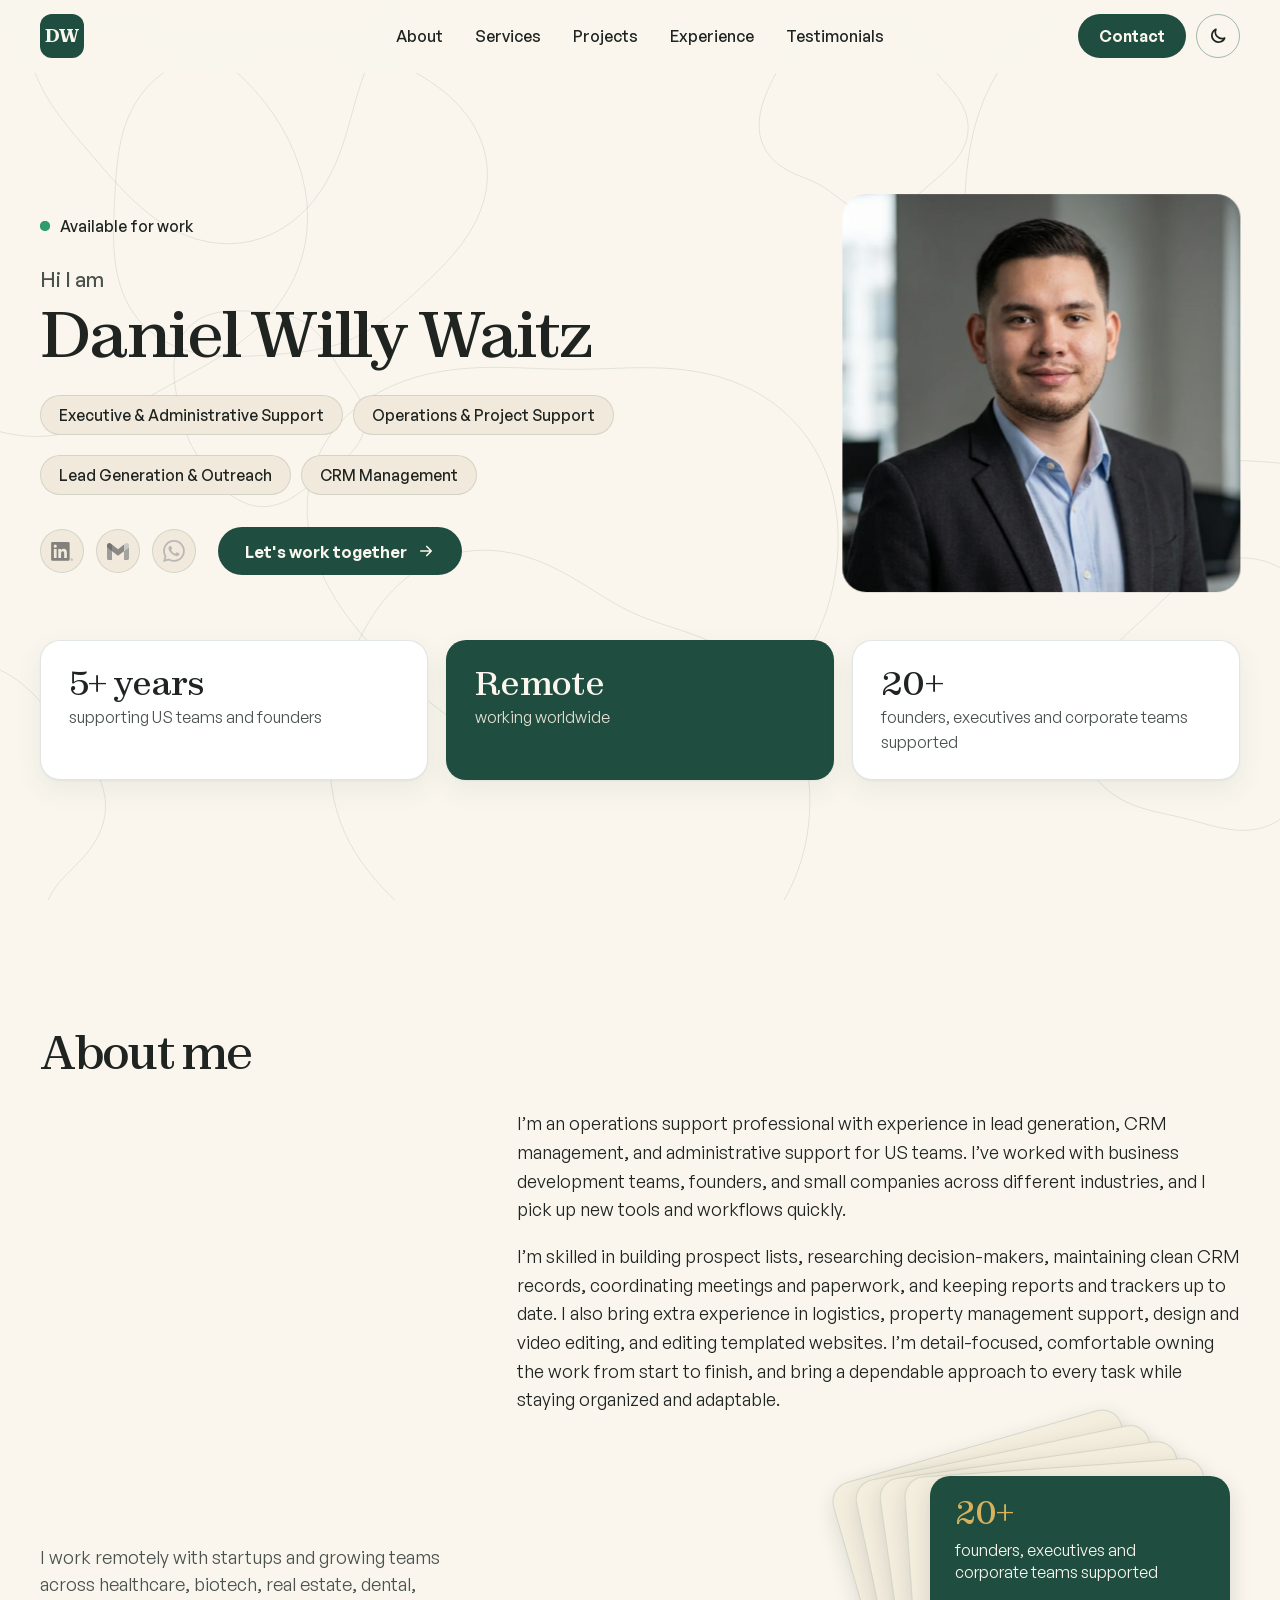
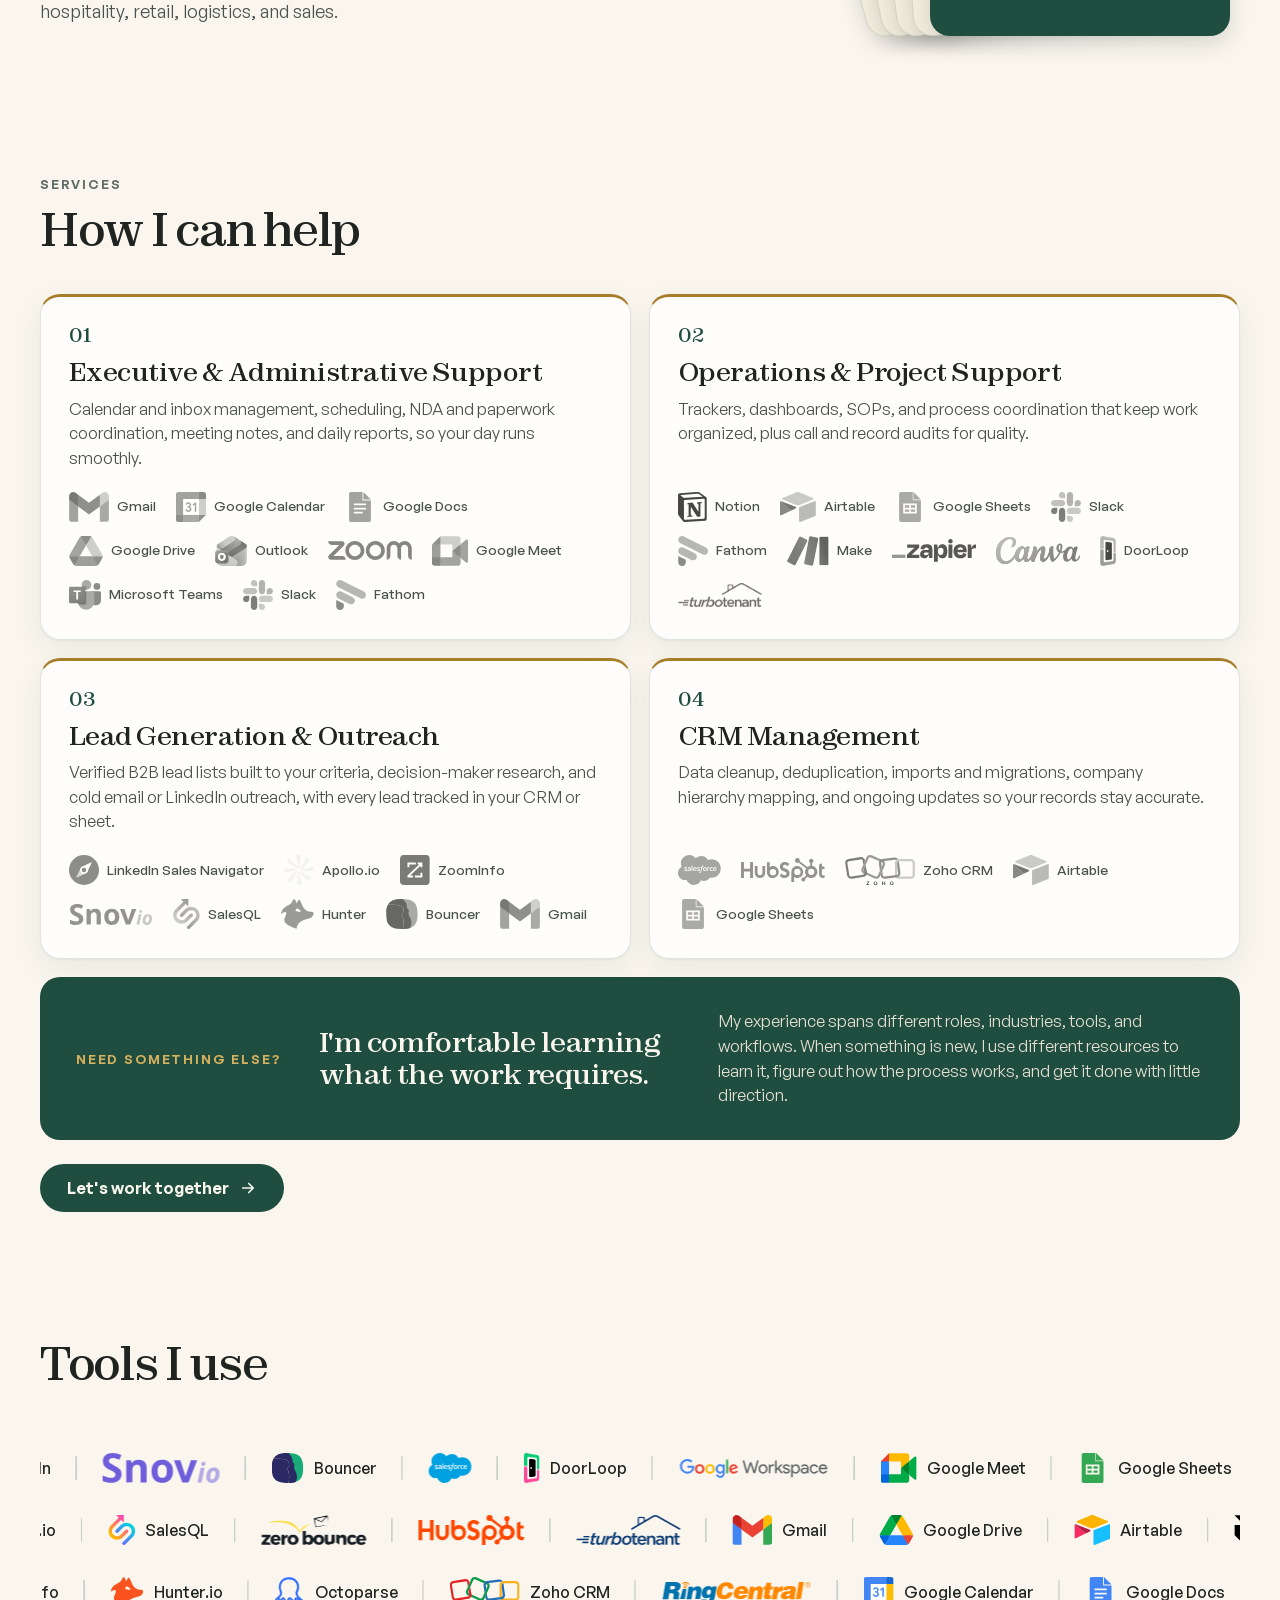
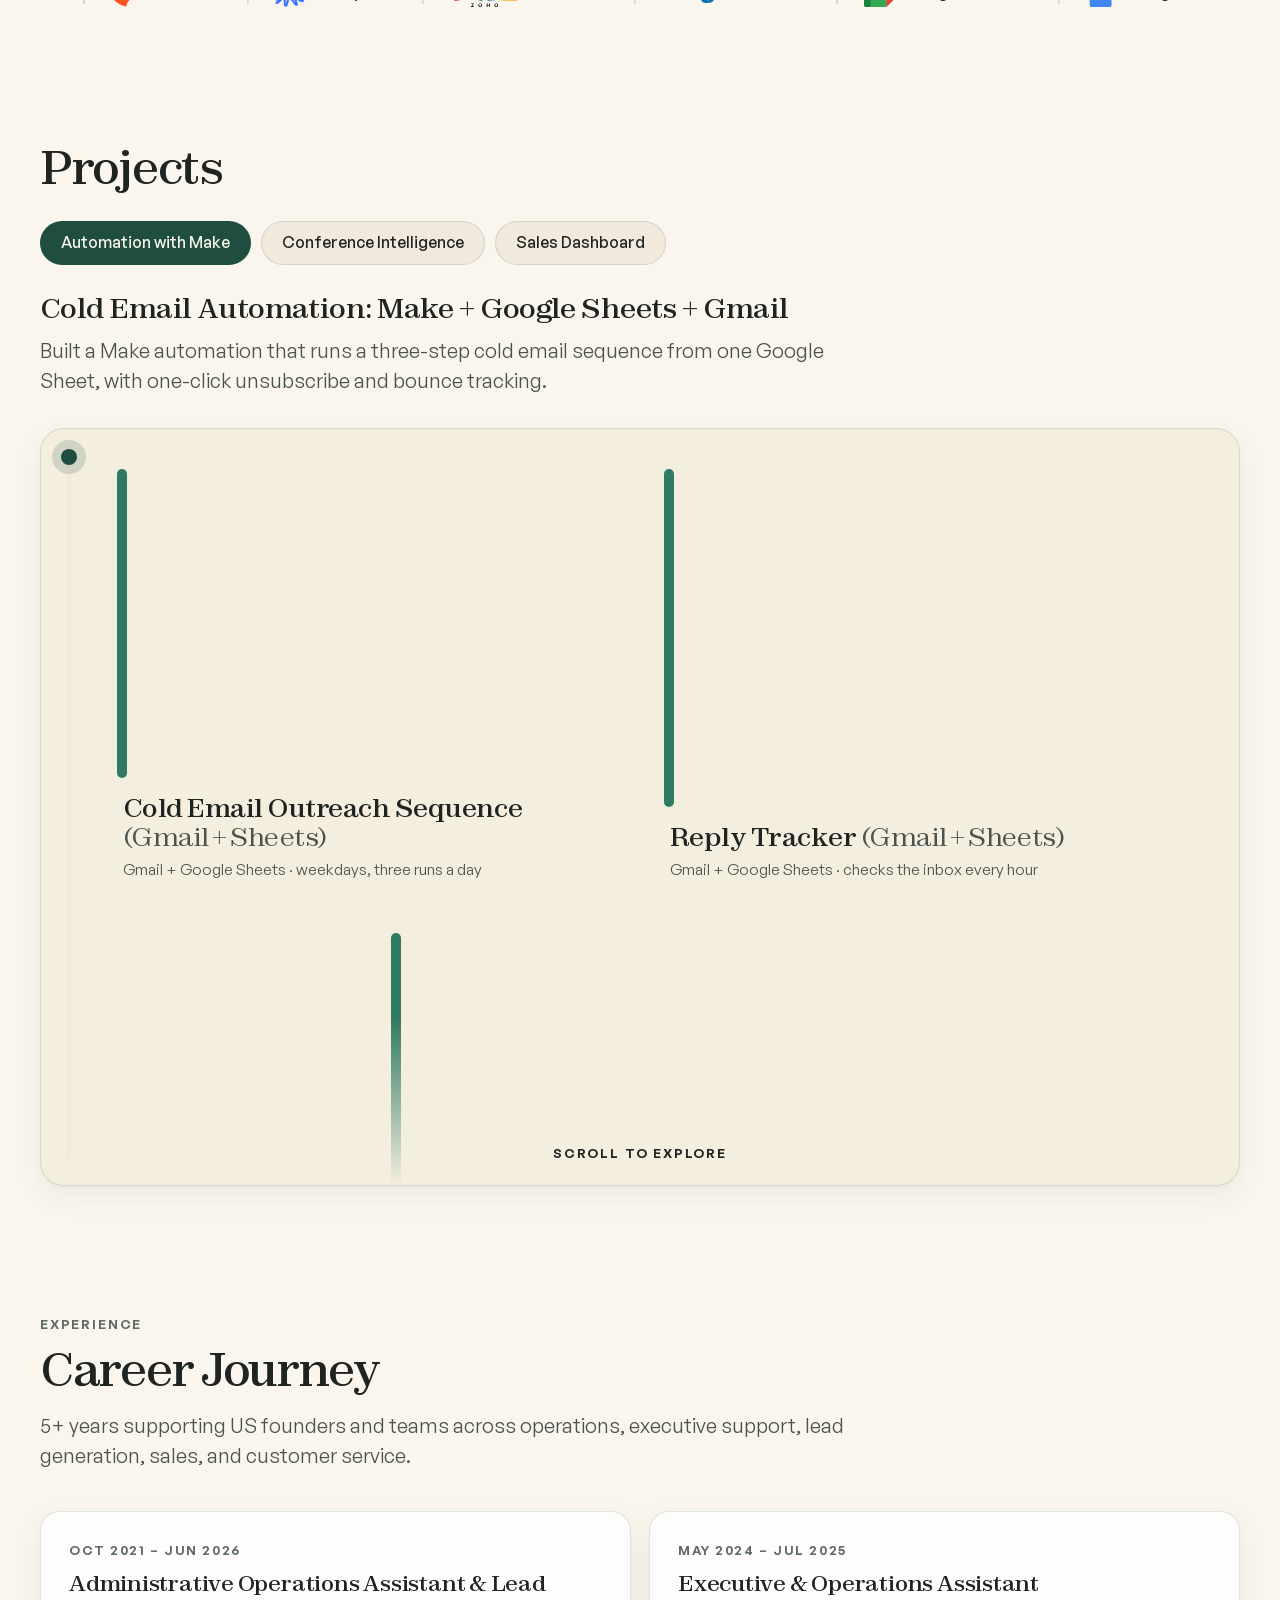
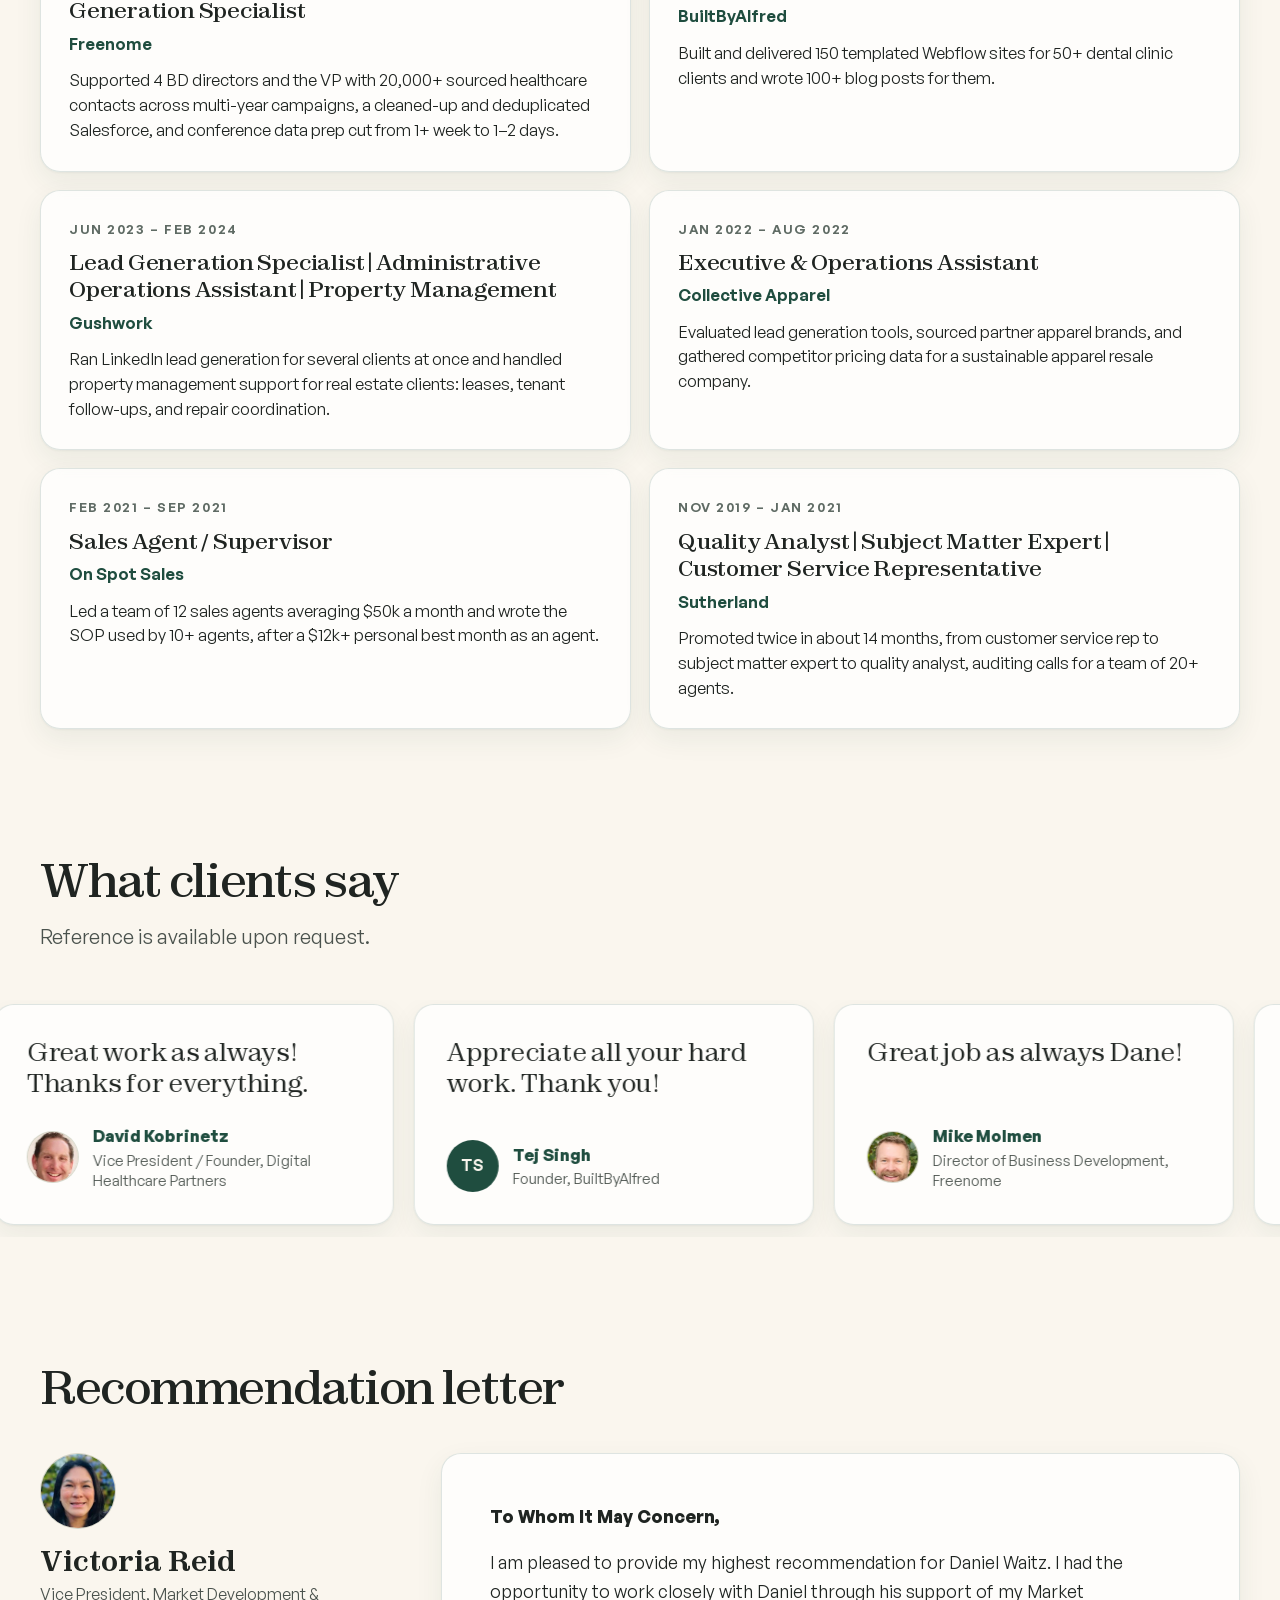
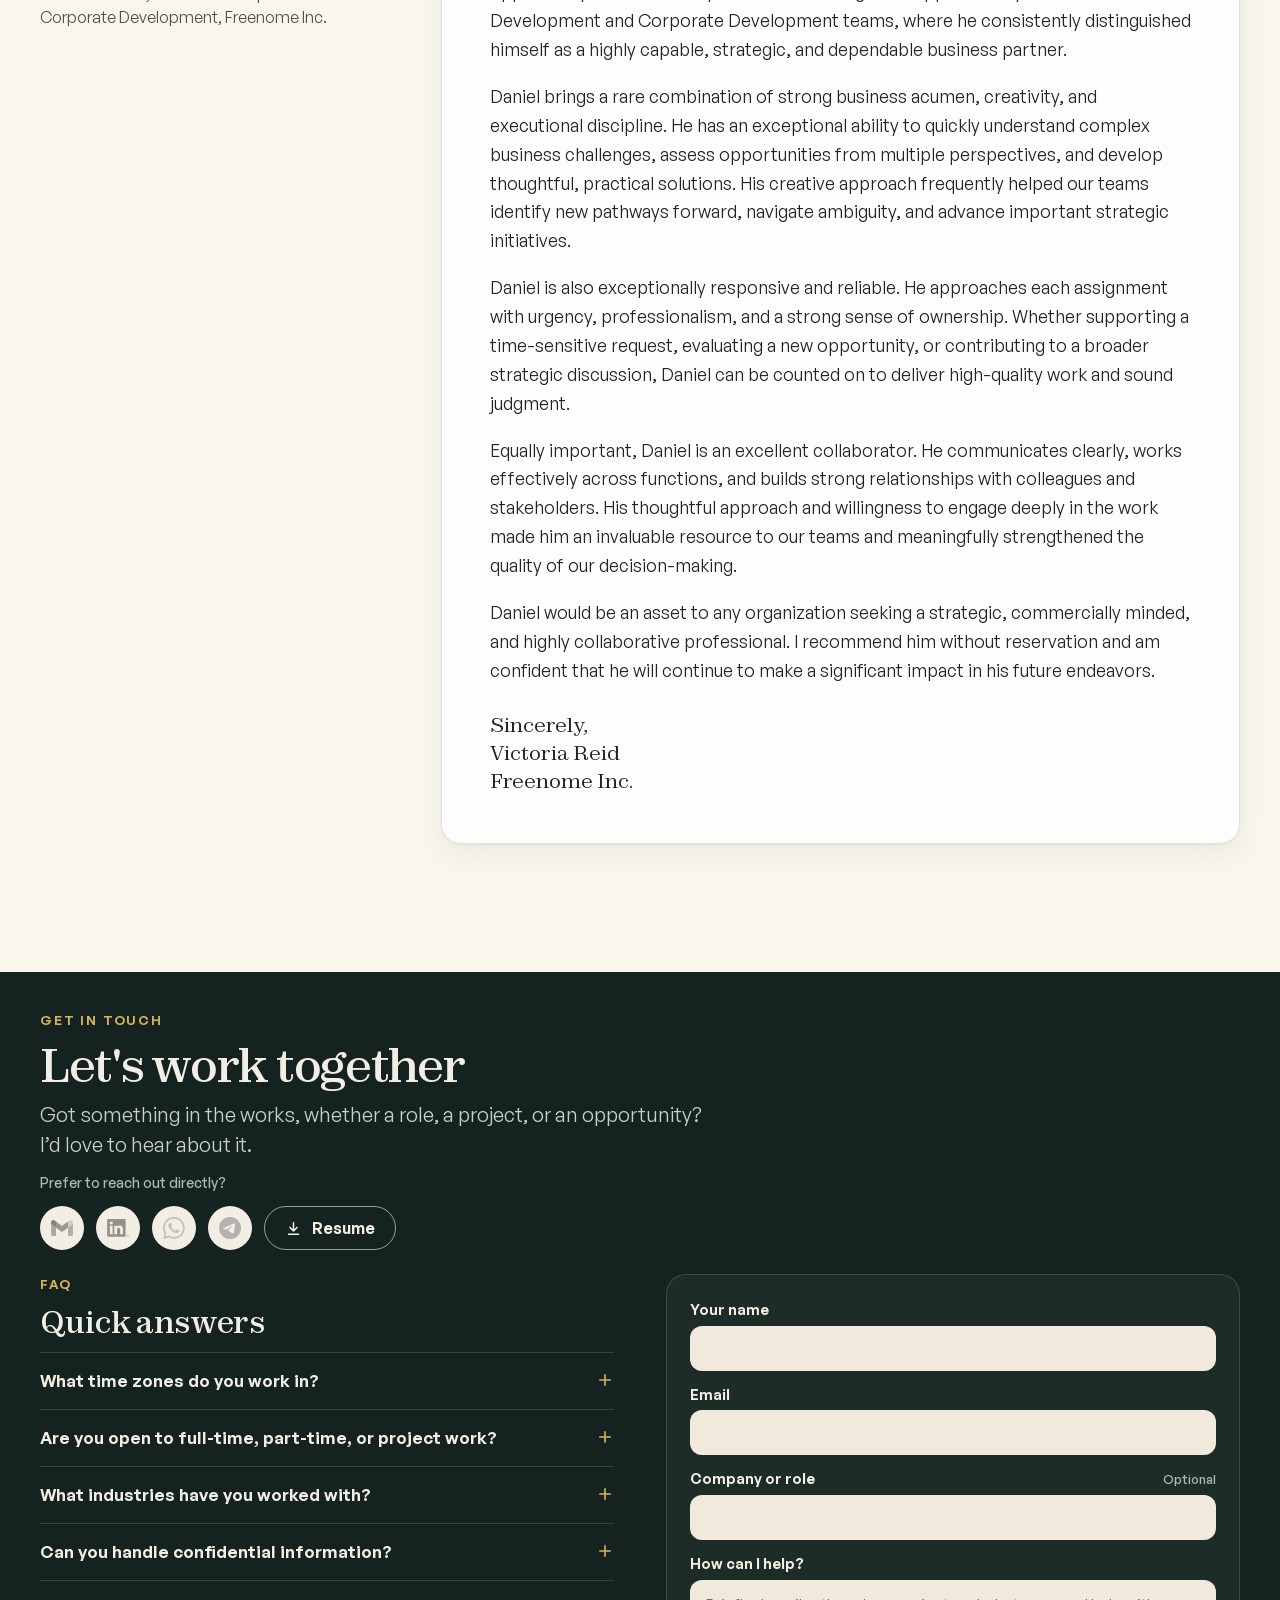
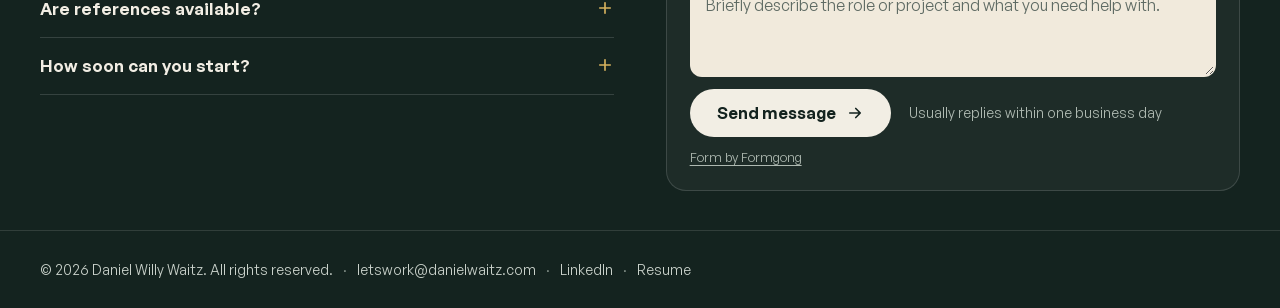
==== commit 780801c5: "update portfolio" ====
--- a/index.html
+++ b/index.html
@@ -7,6 +7,7 @@
 <meta name="theme-color" content="#FAF6EE">
 <script>(function(){var d=document.documentElement,t=null;d.classList.add('js');try{t=localStorage.getItem('theme')}catch(e){}if(t!=='light'&&t!=='dark')t=window.matchMedia&&matchMedia('(prefers-color-scheme: dark)').matches?'dark':'light';d.setAttribute('data-theme',t);if(window.matchMedia&&matchMedia('(prefers-reduced-motion: reduce)').matches)d.classList.add('reduce');var m=document.querySelector('meta[name="theme-color"]');if(m)m.setAttribute('content',t==='dark'?'#0F1A17':'#FAF6EE')})()</script>
 <link rel="canonical" href="https://danielwaitz.com/">
+<link rel="icon" href="/favicon.ico" sizes="48x48">
 <link rel="icon" type="image/svg+xml" href="favicon.svg">
 <link rel="icon" type="image/png" href="favicon.png">
 <link rel="apple-touch-icon" href="favicon.png">
@@ -625,6 +626,17 @@
 
 </main>
 
+<footer class="site-foot">
+  <div class="wrap foot-in">
+    <p>© 2026 Daniel Willy Waitz. All rights reserved.</p>
+    <ul class="foot-links">
+      <li><a href="mailto:letswork@danielwaitz.com?subject=Hello%20Daniel">letswork@danielwaitz.com</a></li>
+      <li><a href="https://www.linkedin.com/in/daniel-waitz" target="_blank" rel="noopener">LinkedIn</a></li>
+      <li><a href="assets/Daniel-Willy-Waitz-Resume.pdf" download>Resume</a></li>
+    </ul>
+  </div>
+</footer>
+
 <script type="application/json" id="cf-data">[{"name": "AACR", "year": "2026", "group": "Oncology", "tone": "butter", "img": "assets/img/conf-aacr-2026.webp", "facts": "4 tabs \u00b7 60 sessions", "tabs": ["Summary", "Session/Presentation", "Speaker/Author Contacts", "Keyword Report"], "url": "https://docs.google.com/spreadsheets/d/1BjZV4zvfyBi2tl0QtrXLKS-658h5Gej684k_pVLr_B8/edit?usp=sharing"}, {"name": "ASCO", "year": "2026", "group": "Oncology", "tone": "butter", "img": "assets/img/conf-asco-2026.webp", "facts": "4 tabs \u00b7 35 abstracts", "tabs": ["Summary", "Abstract", "Authors", "Keywords Report"], "url": "https://docs.google.com/spreadsheets/d/1btBiUh0gBHGcEo05kToDLeHPWG4w_d9s3oBI9JvIniE/edit?usp=sharing"}, {"name": "ATS", "year": "2026", "group": "Pulmonary", "tone": "sky", "img": "assets/img/conf-ats-2026.webp", "facts": "4 tabs \u00b7 30 sessions", "tabs": ["Summary", "Session", "Speakers", "Keywords Report"], "url": "https://docs.google.com/spreadsheets/d/1eGtPfFaBm8z4FpsrRhgVRfCpCebsXtKtpj2ONVEWI2k/edit?usp=sharing"}, {"name": "DDW", "year": "2026", "group": "GI", "tone": "sage", "img": "assets/img/conf-ddw-2026.webp", "facts": "4 tabs \u00b7 60 presentations", "tabs": ["Summary", "Presentation", "Presenters Contacts", "Keywords Report"], "url": "https://docs.google.com/spreadsheets/d/1DiJoEJbmcx3zDdteXUd2U9iGgnklfzFhCusnBJ0fsxk/edit?usp=sharing"}, {"name": "WCLC", "year": "2025", "group": "Pulmonary", "tone": "sky", "img": "assets/img/conf-wclc-2025.webp", "facts": "8 tabs \u00b7 62 sessions, 60 posters", "tabs": ["Summary", "Session", "SessionPoster", "SessionPoster Presenters Contacts", "Keywords Report", "Filtered SessionPoster Data", "Color Formatted SessionPoster", "Color Formatted Filtered SessionPoster Data"], "url": "https://docs.google.com/spreadsheets/d/1KufvxQ_y1dDUM9oCDysMGjstULRAUSkob3FsPdCugPM/edit?usp=sharing"}, {"name": "WCLC", "year": "2026", "group": "Pulmonary", "tone": "sky", "img": "assets/img/conf-wclc-2026.webp", "facts": "7 tabs \u00b7 60 sessions, 60 posters", "tabs": ["Summary", "Session", "Session Keywords Report", "Session Presenters Contact List", "PosterSession", "PosterSession Keywords Report", "PosterSession Presenters Contact List"], "url": "https://docs.google.com/spreadsheets/d/1M-q6mKBcAM-yUjMeKazixAzLS9ltiEVFI5_a4lSd7SQ/edit?usp=sharing"}, {"name": "ESMO", "year": "2025", "group": "Oncology", "tone": "butter", "img": "assets/img/conf-esmo-2025.webp", "facts": "10 tabs", "tabs": ["Summary", "Session", "Session Chairs List", "Session Keywords Report", "Presentation", "Presentation Authors List", "Presentation Keywords Report", "Posters", "Posters Authors List", "Posters Keywords Report"], "url": "https://docs.google.com/spreadsheets/d/1SC-tnTIwxP4f5SyX47eQU-p1U02UZc4MddVS28aInWw/edit?usp=sharing"}, {"name": "ESMO", "year": "2026", "group": "Oncology", "tone": "butter", "img": "assets/img/conf-esmo-2026.webp", "facts": "13 tabs", "tabs": ["Summary", "Session", "Session Chairs List", "Session Keywords Report", "Presentation", "Presentation Authors List", "Presentation Keywords Report", "Posters", "Posters Authors List", "Posters Keywords Report", "ePosters", "ePosters Authors List", "ePosters Keywords Report"], "url": "https://docs.google.com/spreadsheets/d/12z5Asx--URim7j8d_V3YeEbcZoB1BHByhZr0FA0Eees/edit?usp=sharing"}]</script>
 <script type="application/json" id="mk-data">[{"name": "Cold Email Outreach Sequence (Gmail + Sheets)", "facts": "Gmail + Google Sheets \u00b7 weekdays, three runs a day", "img": "assets/img/make-cold-email.webp", "w": 1280, "h": 796, "side": "<p class=\"mk-lead\">Sends a first email and two follow-ups to each contact, spaced the way a person would send them.<\/p><ol class=\"mk-steps\"><li><strong>Find who is due.<\/strong> It searches the sheet for contacts due today, up to 10 per run: second follow-ups first, then first follow-ups, then new contacts.<\/li><li><strong>Route by stage.<\/strong> Each contact goes down the path for their stage.<\/li><li><strong>Wait.<\/strong> A pause of 2 to 3 minutes before every send, so emails never go out in a burst.<\/li><li><strong>Send.<\/strong> Gmail sends the email with an unsubscribe link included.<\/li><li><strong>Update the row.<\/strong> Status, next step and send date are written back to the sheet.<\/li><\/ol><p class=\"mk-note\">Follow-ups go out 3 business days after the first email, and 4 business days after that. Invalid addresses and weekends are skipped, new contacts are capped per day, and anyone who replied, bounced or unsubscribed drops out.<\/p>"}, {"name": "Reply Tracker (Gmail + Sheets)", "facts": "Gmail + Google Sheets \u00b7 checks the inbox every hour", "img": "assets/img/make-reply-tracker.webp", "w": 1280, "h": 796, "side": "<p class=\"mk-lead\">Checks the inbox every hour and keeps the sheet in step with what came back.<\/p><ol class=\"mk-steps\"><li><strong>Read the inbox.<\/strong> It looks at recent emails and ignores anything older than a few hours.<\/li><li><strong>Sort each email.<\/strong> A bounce marks that contact Bounced. An out-of-office reply adds a note and the sequence keeps going. A real reply gets a Gmail label, sets the status to Replied and the next step to \u201cRespond to lead\u201d, and stops the sequence.<\/li><li><strong>Stay safe on repeats.<\/strong> Rows already marked are skipped, so a message can be seen twice without harm.<\/li><\/ol>"}, {"name": "Unsubscribe Handler (Confirm first)", "facts": "Webhook + Google Sheets \u00b7 runs when a link is clicked", "img": "assets/img/make-unsubscribe.webp", "w": 1486, "h": 614, "side": "<p class=\"mk-lead\">A one-click opt-out that makes sure nobody is emailed again.<\/p><ol class=\"mk-steps\"><li><strong>Click.<\/strong> The link in every email carries the recipient&#x27;s address to a webhook.<\/li><li><strong>Confirm.<\/strong> A first visit shows a confirm button, so email scanners that open links automatically cannot unsubscribe anyone by accident.<\/li><li><strong>Done.<\/strong> After confirming, a short \u201cYou&#x27;ve been unsubscribed\u201d page appears.<\/li><li><strong>Record it.<\/strong> The sheet marks that contact Unsubscribed, and the sequence skips them from then on.<\/li><\/ol>"}]</script>
 <script src="assets/js/app.js" defer></script>
--- a/assets/css/style.css
+++ b/assets/css/style.css
@@ -735,3 +735,14 @@
   .fg-credit{margin-top:10px}
   .form-foot{margin-top:2px}
 }
+
+/* ---------- footer (continues the contact band) ---------- */
+.site-foot{position:relative;z-index:1;background:var(--band);color:#C9D1CA;border-top:1px solid rgba(255,255,255,.12);padding:18px 0 calc(18px + env(safe-area-inset-bottom,0px));font-size:14px;line-height:1.5}
+.foot-in{display:flex;flex-wrap:wrap;align-items:center;gap:4px 0}
+.foot-in p::after,.foot-links li+li::before{content:"·";margin:0 10px;color:#8F9C94}
+.foot-links{display:flex;flex-wrap:wrap;align-items:center}
+.site-foot a{color:inherit;text-decoration:none;display:inline-block;padding:10px 0}
+.site-foot a:hover{color:#F2EEE4;text-decoration:underline;text-underline-offset:3px}
+.site-foot a:focus-visible{outline:3px solid #D6B25E;outline-offset:2px;border-radius:4px}
+.contact{padding-bottom:clamp(28px,3vw,40px)}
+@media (max-width:767px){.foot-in{flex-direction:column;align-items:flex-start}.foot-in p::after{content:none}}
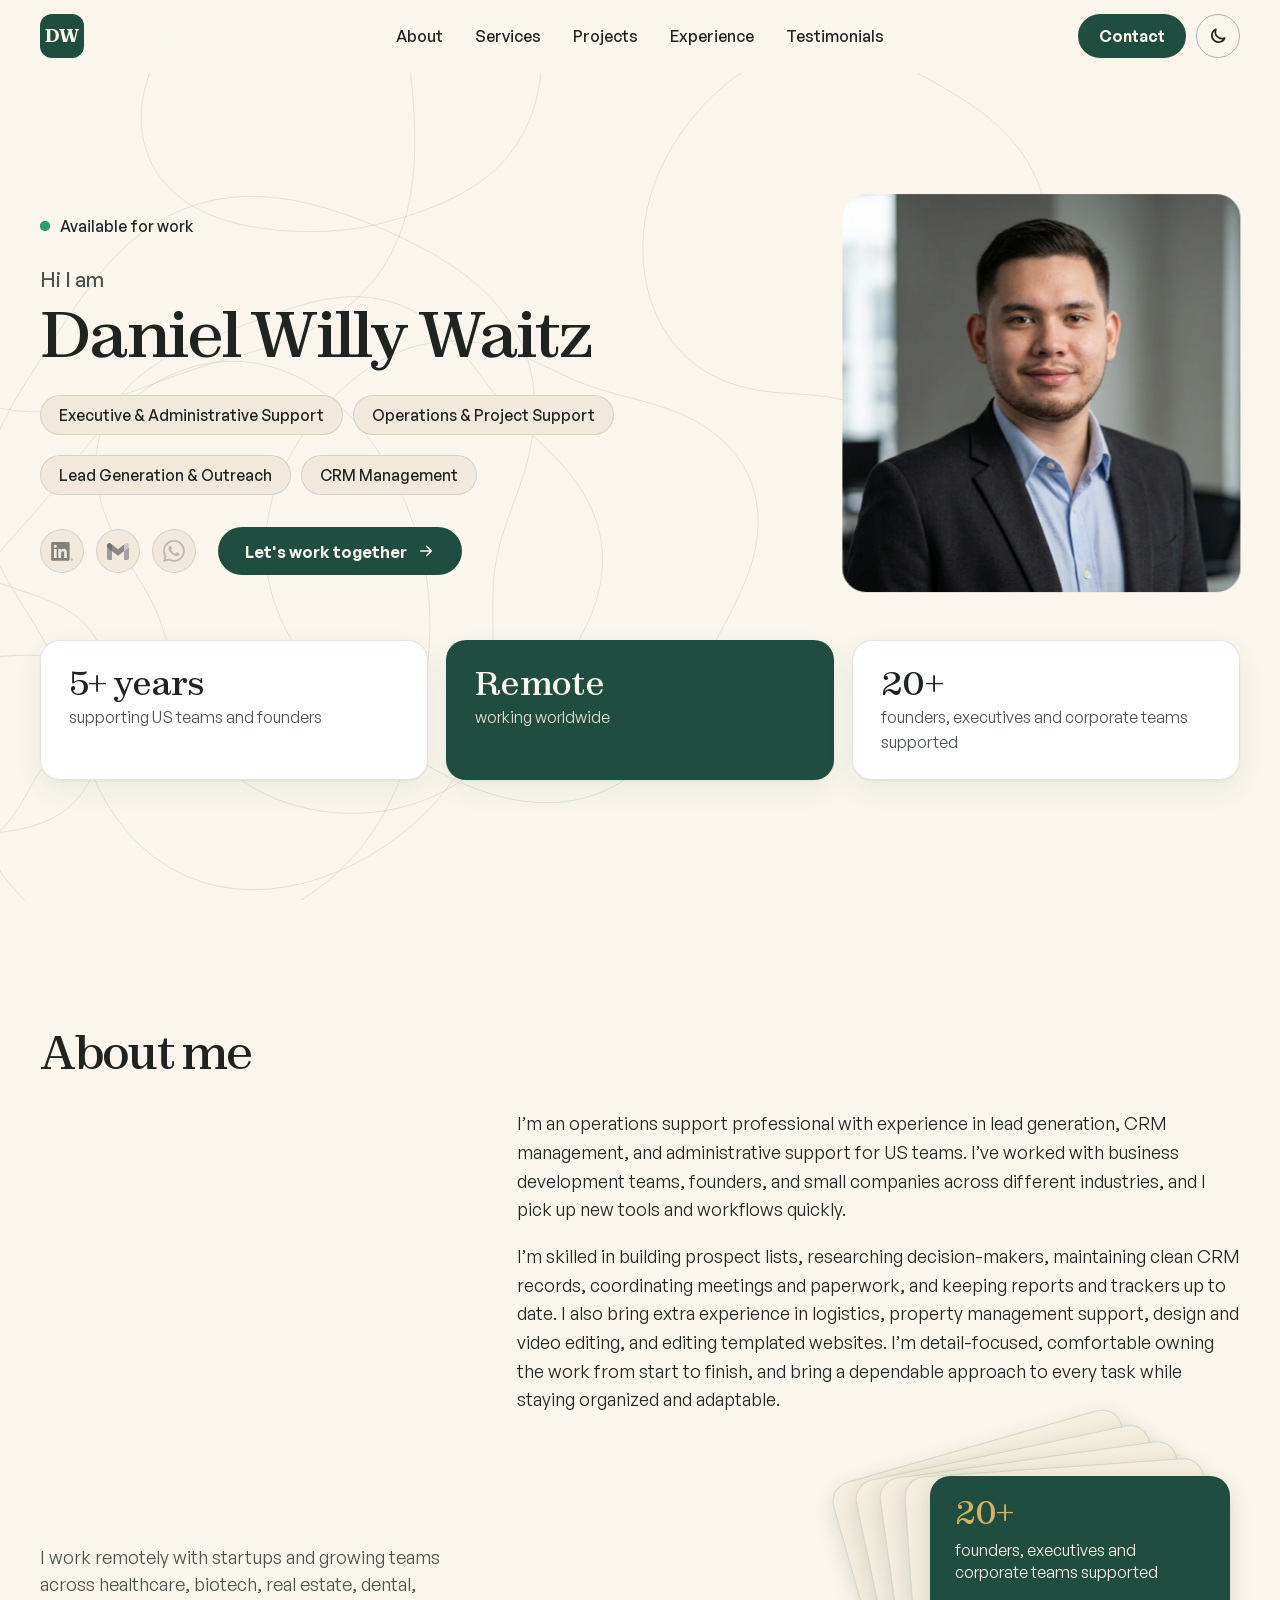
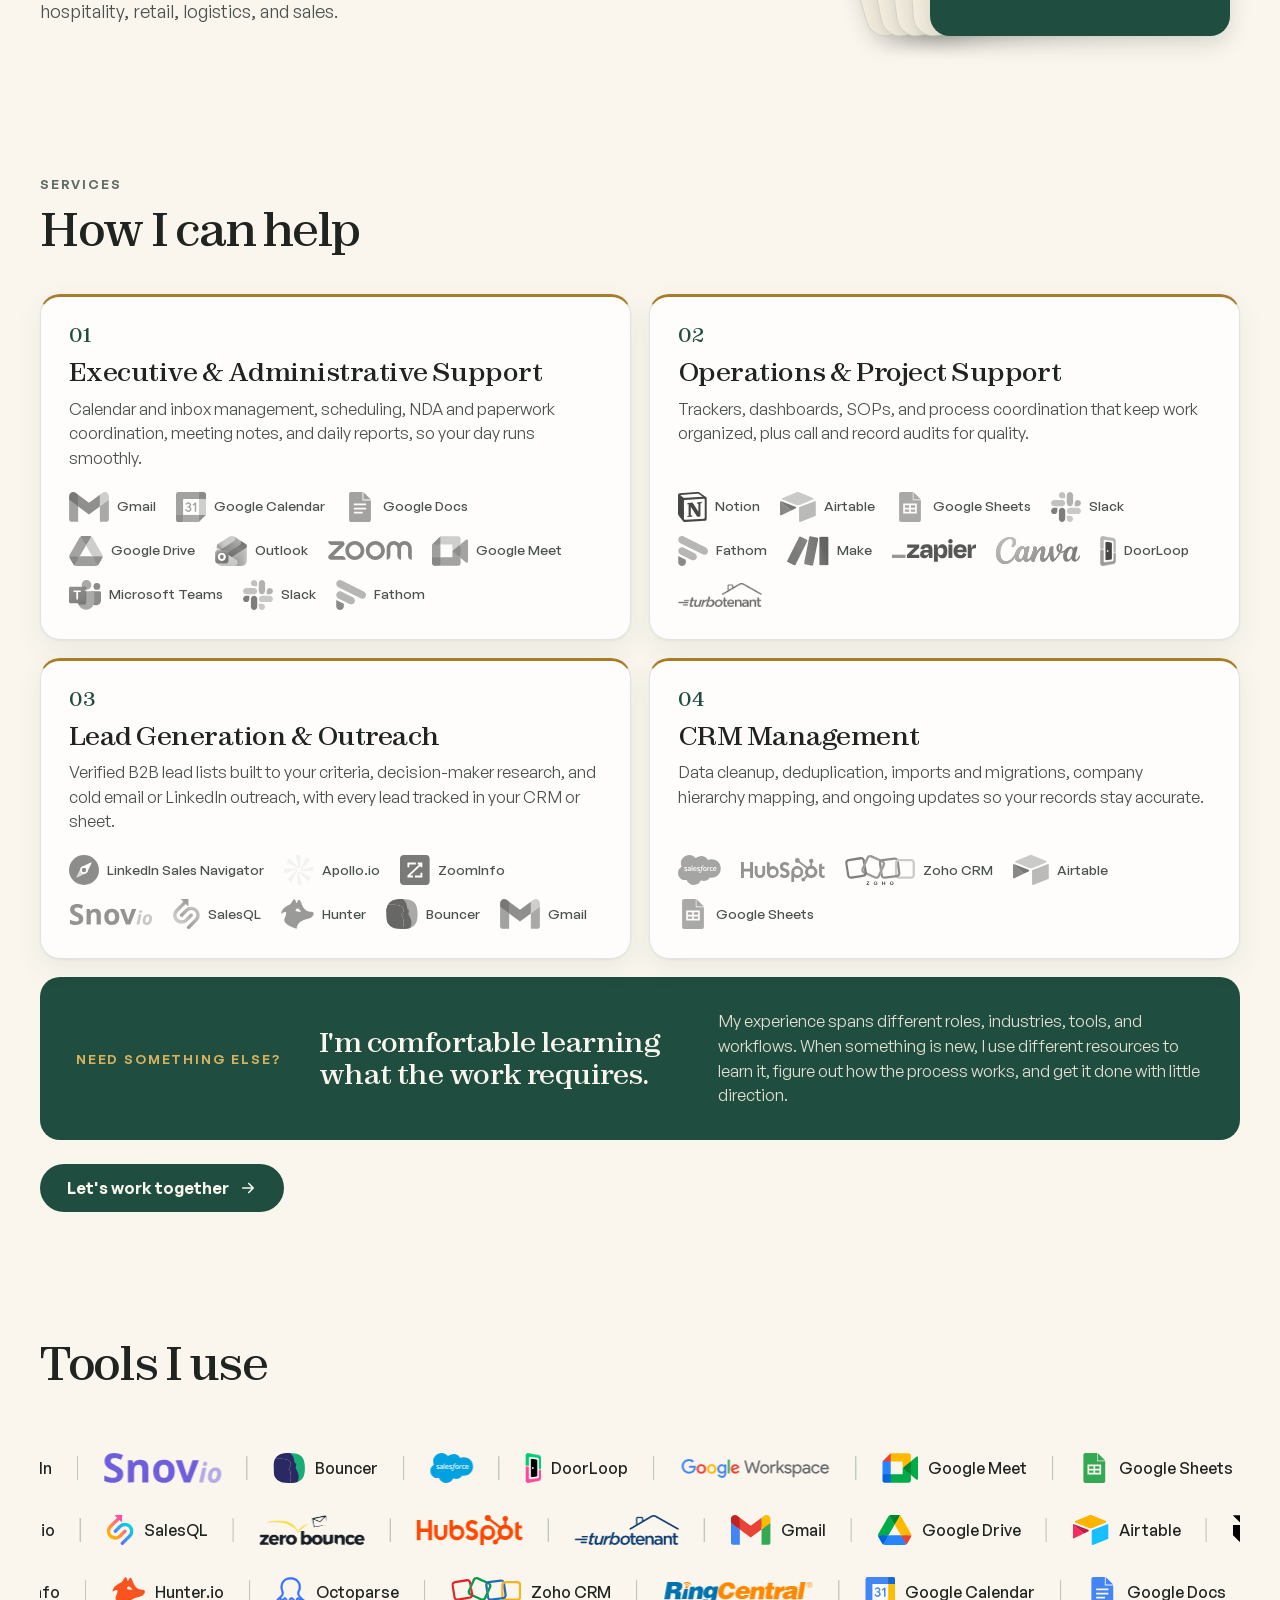
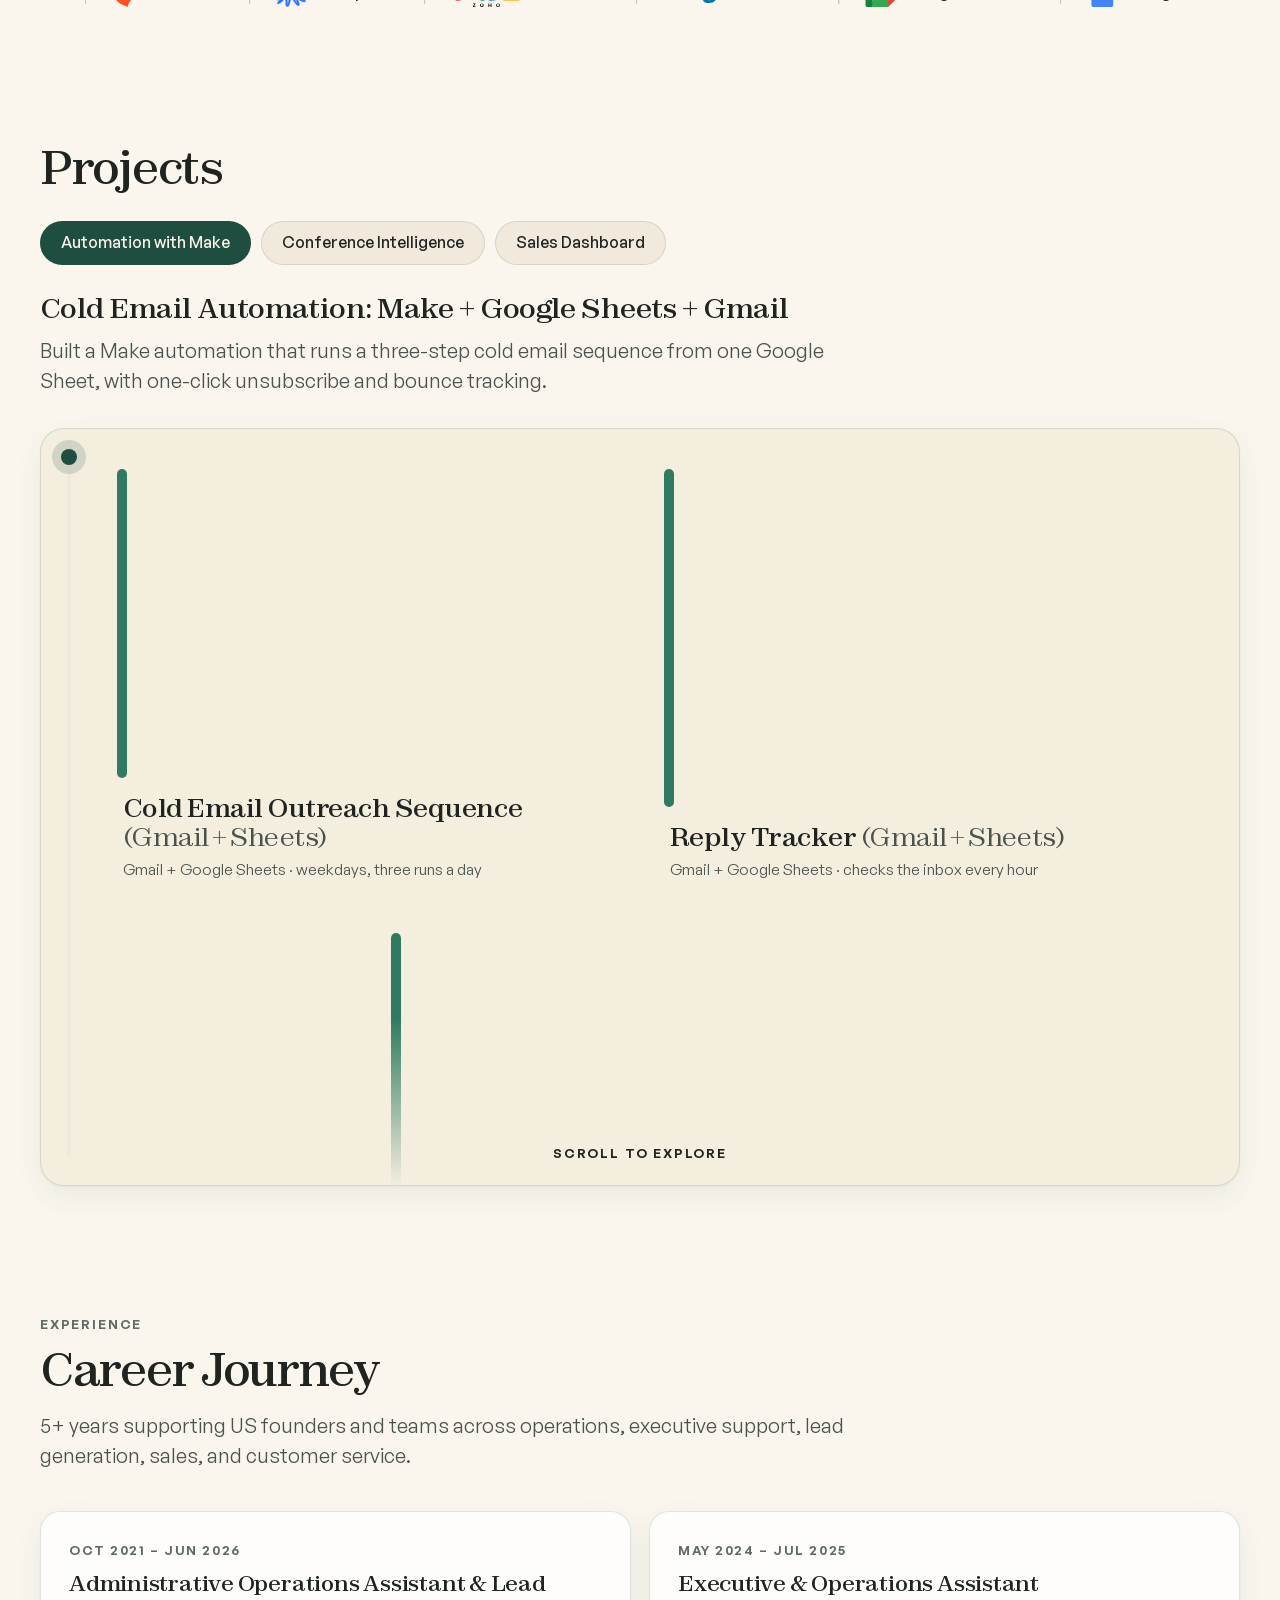
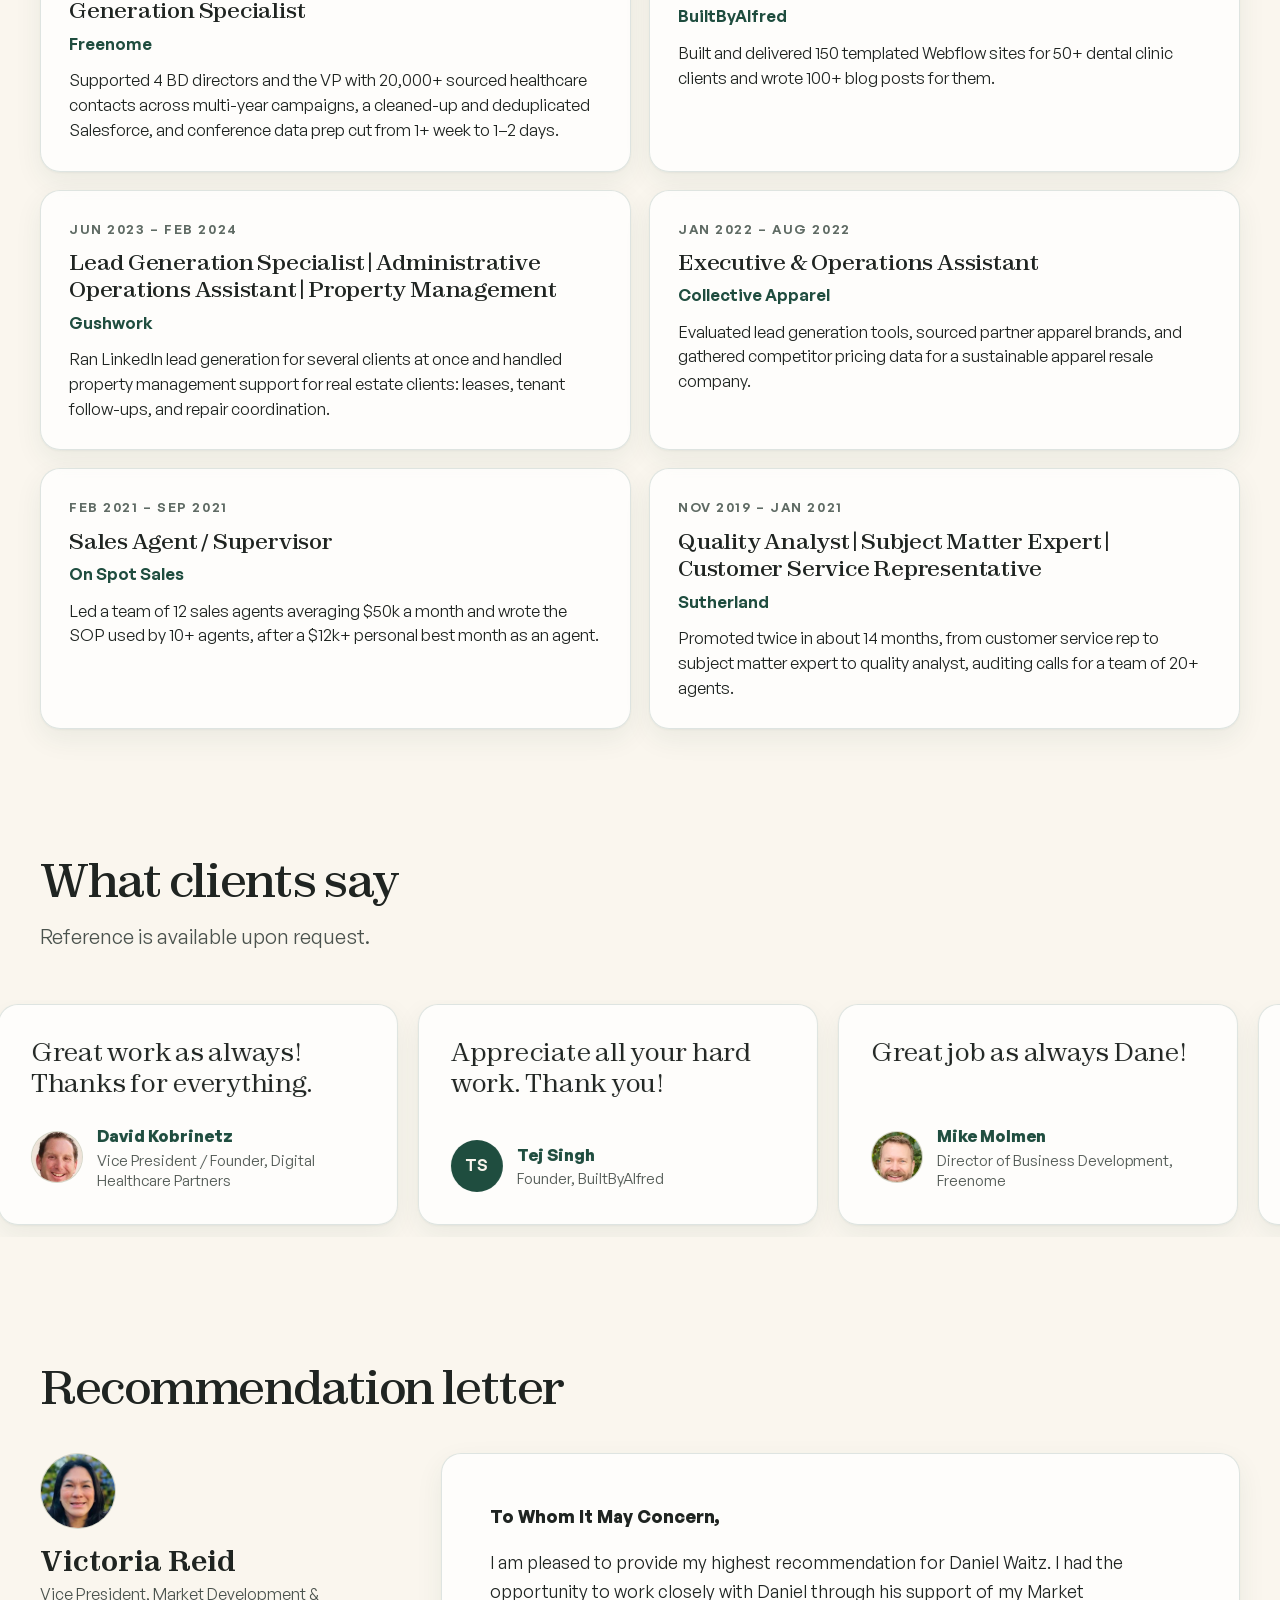
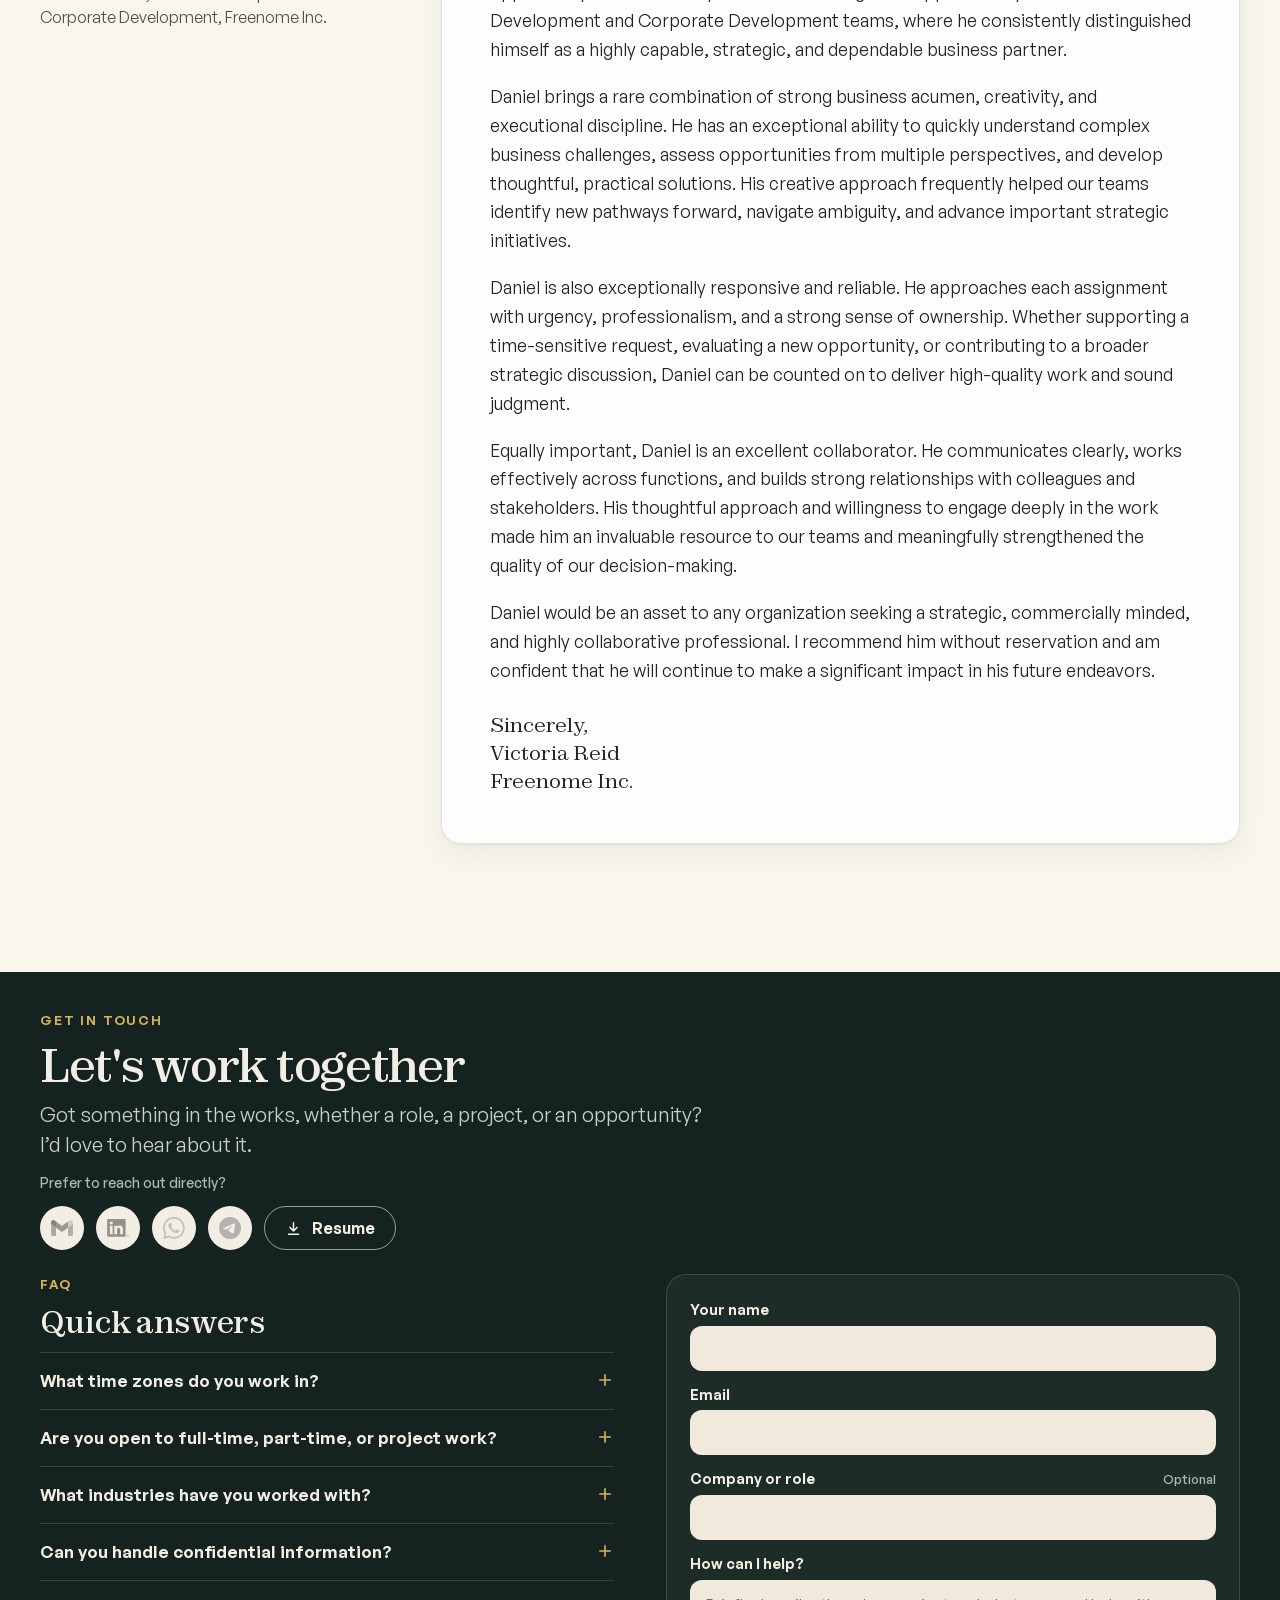
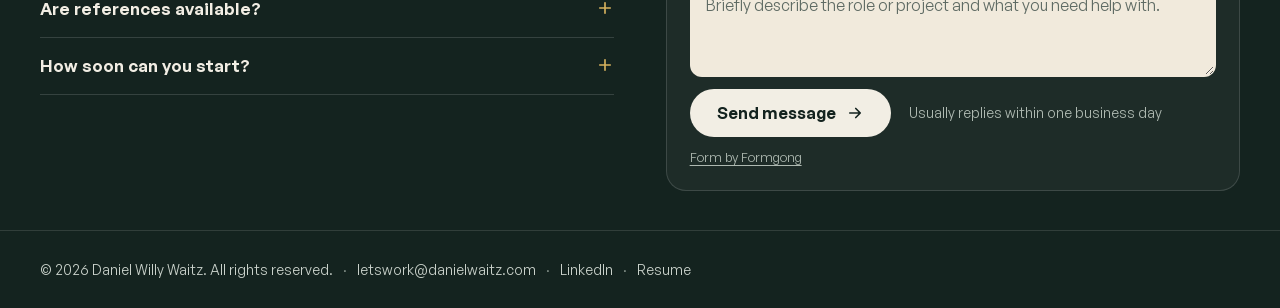
==== commit 34336d21: "update portfolio" ====
--- a/index.html
+++ b/index.html
@@ -92,7 +92,7 @@
       <div class="hero-links">
         <ul class="social" aria-label="Find me online">
           <li data-intro="up"><a href="https://www.linkedin.com/in/daniel-waitz" target="_blank" rel="noopener" aria-label="LinkedIn"><img src="assets/logos/linkedin/original.svg" alt="" width="22" height="22"></a></li>
-          <li data-intro="up"><a href="mailto:letswork@danielwaitz.com?subject=Hello%20Daniel" aria-label="Email"><img src="assets/logos/gmail/original.svg" alt="" width="22" height="22"></a></li>
+          <li class="has-pop" data-intro="up"><a href="mailto:letswork@danielwaitz.com?subject=Hello%20Daniel" aria-label="Email"><img src="assets/logos/gmail/original.svg" alt="" width="22" height="22"></a><div class="mail-pop"><span class="mail-addr">letswork@danielwaitz.com</span><button type="button" class="mail-copy" data-copy="letswork@danielwaitz.com" aria-label="Copy email address letswork@danielwaitz.com"><svg width="14" height="14" viewBox="0 0 24 24" fill="none" stroke="currentColor" stroke-width="2.2" stroke-linecap="round" stroke-linejoin="round" aria-hidden="true"><rect x="9" y="9" width="11" height="11" rx="2"/><path d="M5 15V6a2 2 0 0 1 2-2h9"/></svg><span class="mail-copy-t">Copy</span></button></div></li>
           <li data-intro="up"><a href="https://wa.me/639365730056" target="_blank" rel="noopener" aria-label="WhatsApp"><img src="assets/logos/whatsapp/original.svg" alt="" width="22" height="22"></a></li>
         </ul>
         <a class="btn btn-pulse hero-cta" data-intro="up" href="#contact"><span>Let's work together</span><svg width="18" height="18" viewBox="0 0 24 24" fill="none" stroke="currentColor" stroke-width="2.2" stroke-linecap="round" stroke-linejoin="round" aria-hidden="true"><path d="M5 12h14M13 6l6 6-6 6"/></svg></a>
@@ -566,7 +566,7 @@
       <div class="ct-direct-wrap">
         <p class="ct-direct">Prefer to reach out directly?</p>
         <ul class="ct-btns">
-          <li class="ct-ic"><a class="ct-mail" href="mailto:letswork@danielwaitz.com?subject=Hello%20Daniel" aria-label="Email me"><img src="assets/logos/gmail/original.svg" alt="" width="26" height="26"></a></li>
+          <li class="ct-ic has-pop"><a class="ct-mail" href="mailto:letswork@danielwaitz.com?subject=Hello%20Daniel" aria-label="Email me"><img src="assets/logos/gmail/original.svg" alt="" width="26" height="26"></a><div class="mail-pop"><span class="mail-addr">letswork@danielwaitz.com</span><button type="button" class="mail-copy" data-copy="letswork@danielwaitz.com" aria-label="Copy email address letswork@danielwaitz.com"><svg width="14" height="14" viewBox="0 0 24 24" fill="none" stroke="currentColor" stroke-width="2.2" stroke-linecap="round" stroke-linejoin="round" aria-hidden="true"><rect x="9" y="9" width="11" height="11" rx="2"/><path d="M5 15V6a2 2 0 0 1 2-2h9"/></svg><span class="mail-copy-t">Copy</span></button></div></li>
           <li class="ct-ic"><a href="https://www.linkedin.com/in/daniel-waitz" target="_blank" rel="noopener" aria-label="LinkedIn"><img src="assets/logos/linkedin/original.svg" alt="" width="26" height="26"></a></li>
           <li class="ct-ic"><a href="https://wa.me/639365730056" target="_blank" rel="noopener" aria-label="WhatsApp"><img src="assets/logos/whatsapp/original.svg" alt="" width="26" height="26"></a></li>
           <li class="ct-ic"><a href="https://t.me/DanielWaitz" target="_blank" rel="noopener" aria-label="Telegram"><img src="assets/logos/telegram/original.svg" alt="" width="26" height="26"></a></li>
--- a/assets/css/style.css
+++ b/assets/css/style.css
@@ -746,3 +746,23 @@
 .site-foot a:focus-visible{outline:3px solid #D6B25E;outline-offset:2px;border-radius:4px}
 .contact{padding-bottom:clamp(28px,3vw,40px)}
 @media (max-width:767px){.foot-in{flex-direction:column;align-items:flex-start}.foot-in p::after{content:none}}
+
+/* ---------- email pop-over on the Gmail buttons: shows the address with a Copy button ---------- */
+.has-pop{position:relative}
+.mail-pop{position:absolute;left:50%;bottom:calc(100% + 12px);z-index:60;display:flex;align-items:center;gap:10px;padding:6px 6px 6px 14px;border-radius:999px;background:var(--deep);color:#FAF6EE;font-size:14.5px;font-weight:500;white-space:nowrap;box-shadow:0 10px 26px rgba(15,26,23,.22);
+  opacity:0;visibility:hidden;transform:translate(-50%,6px);transition:opacity .2s var(--ease),transform .2s var(--ease),visibility 0s .2s}
+.mail-pop::before{content:"";position:absolute;left:0;right:0;top:100%;height:14px}   /* keeps the hover alive on the way up */
+.mail-pop::after{content:"";position:absolute;left:50%;top:100%;width:10px;height:10px;margin:-5px 0 0 -5px;background:inherit;transform:rotate(45deg);border-radius:2px}
+.has-pop:hover .mail-pop,.has-pop:focus-within .mail-pop,.has-pop.pop-on .mail-pop{opacity:1;visibility:visible;transform:translate(-50%,0);transition:opacity .2s var(--ease),transform .2s var(--ease),visibility 0s}
+.mail-copy{position:relative;z-index:1;display:inline-flex;align-items:center;gap:6px;min-height:32px;padding:0 12px;border:0;border-radius:999px;background:#FAF6EE;color:#1F4D3F;font-size:13.5px;font-weight:600;transition:background-color .2s var(--ease),transform .15s var(--ease)}
+.mail-copy::before{content:"";position:absolute;inset:-6px -4px}   /* 44px tap area */
+.mail-copy:hover{background:#FFFFFF}
+.mail-copy:active{transform:scale(.96)}
+.mail-copy.is-done{background:#D6B25E;color:#14231F}
+.mail-copy:focus-visible{outline:3px solid #D6B25E;outline-offset:2px}
+/* on the dark contact band the pop-over turns cream */
+.contact .mail-pop{background:#F2EEE4;color:#14231F}
+.contact .mail-copy{background:#1F4D3F;color:#FAF6EE}
+.contact .mail-copy:hover{background:#163A2F}
+.contact .mail-copy.is-done{background:#D6B25E;color:#14231F}
+@media (prefers-reduced-motion:reduce){.mail-pop{transform:translate(-50%,0)}}
